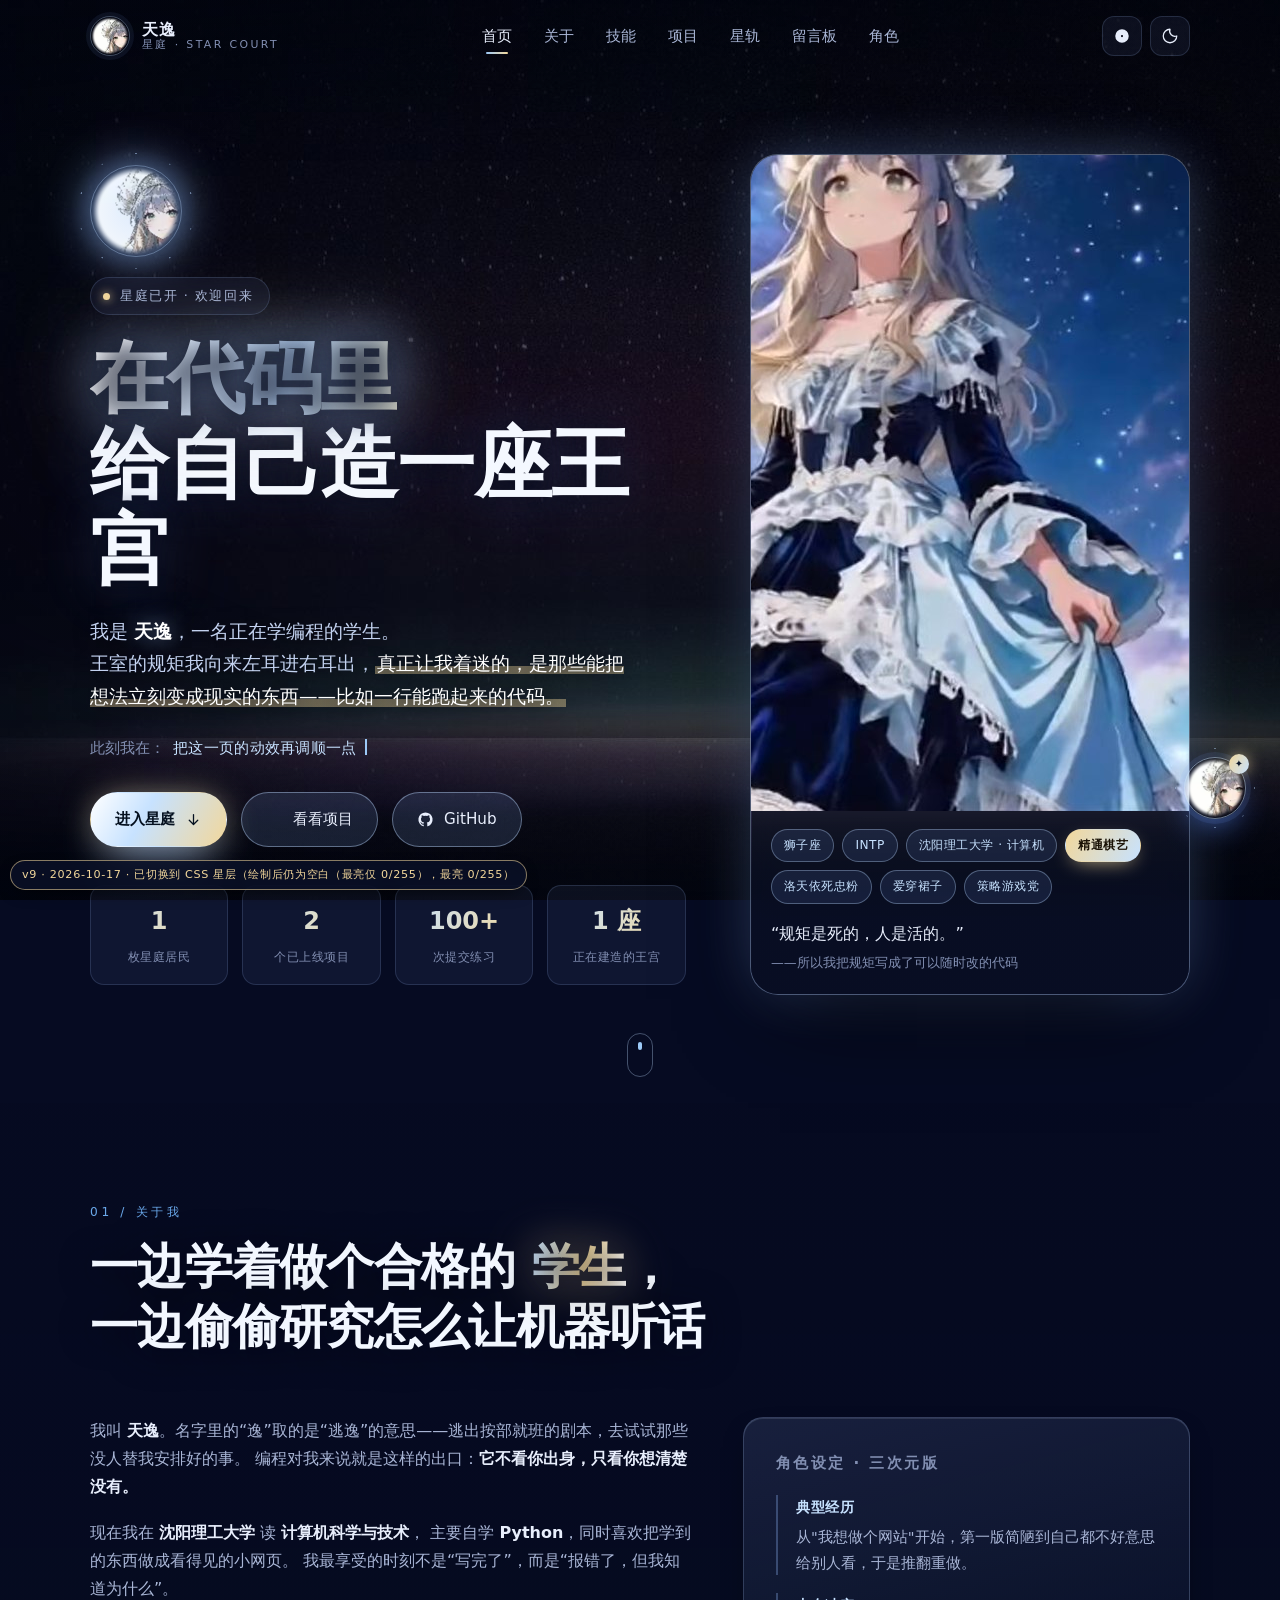
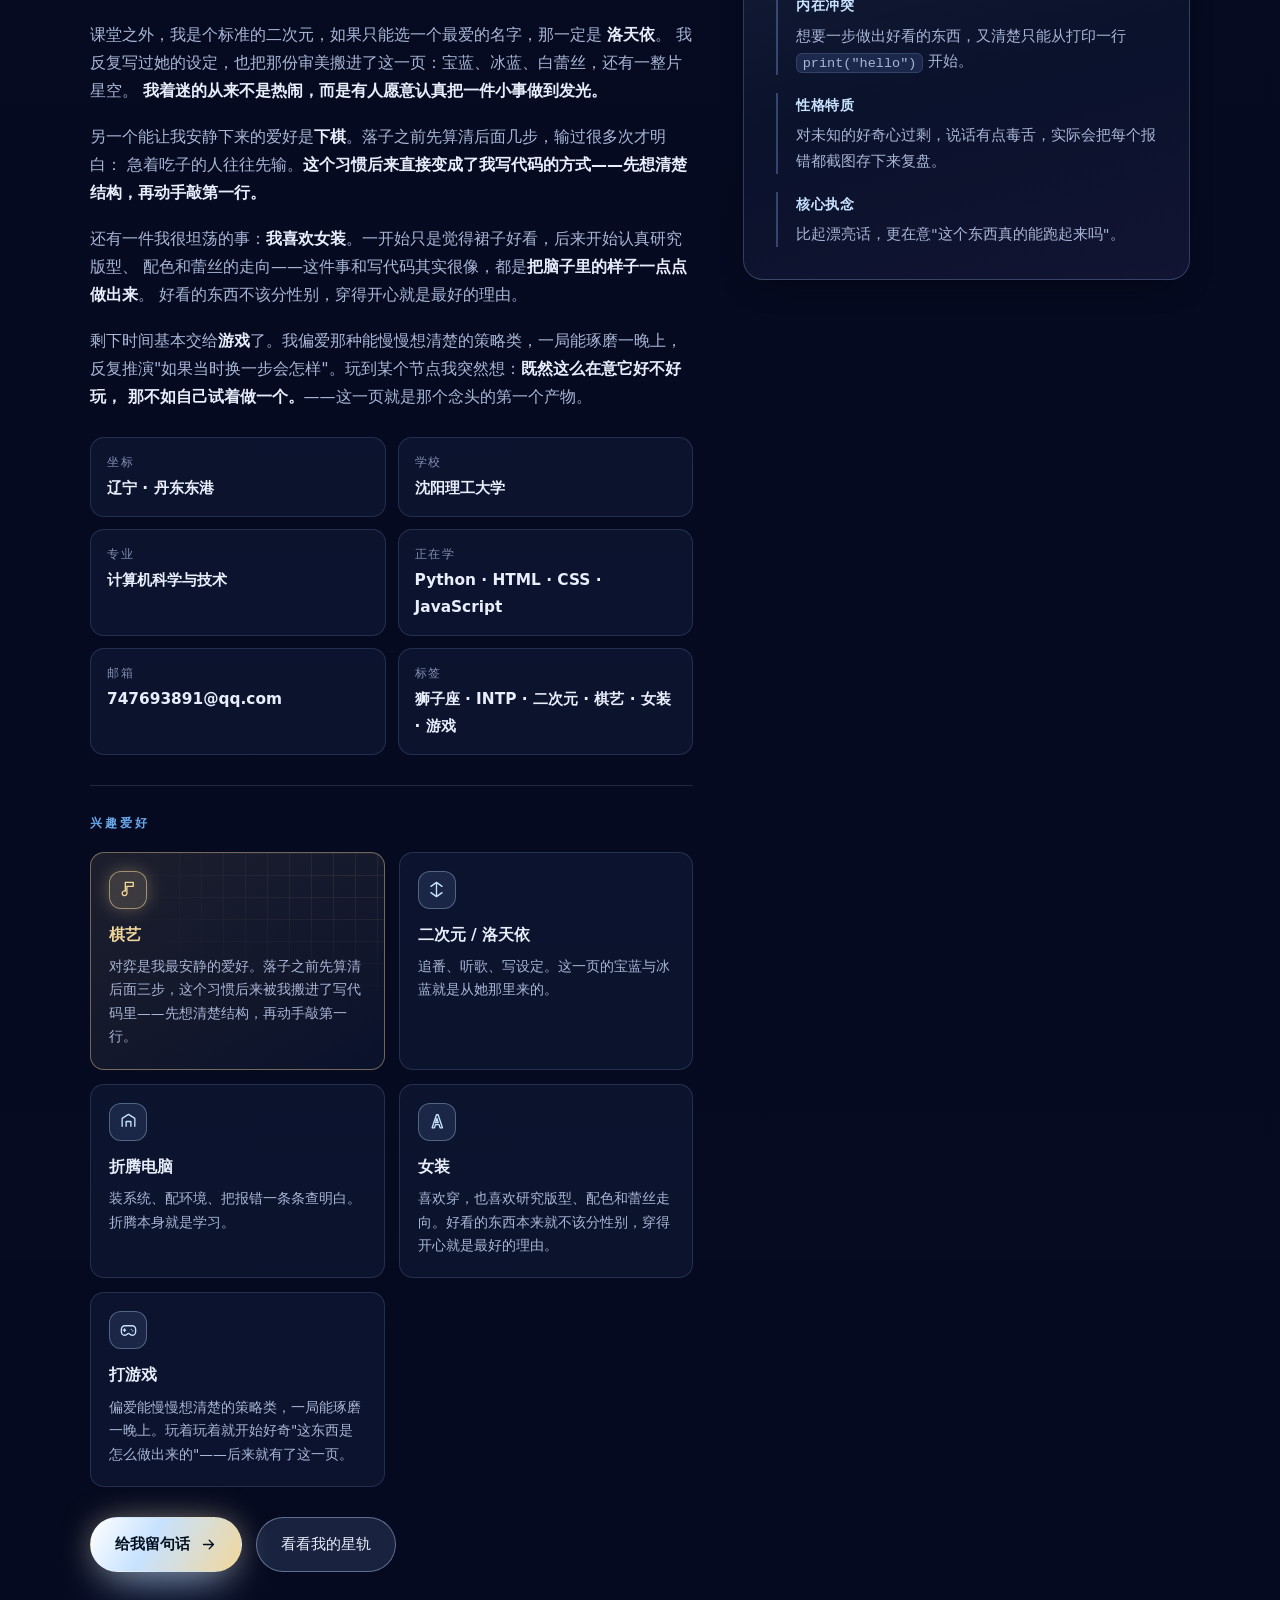
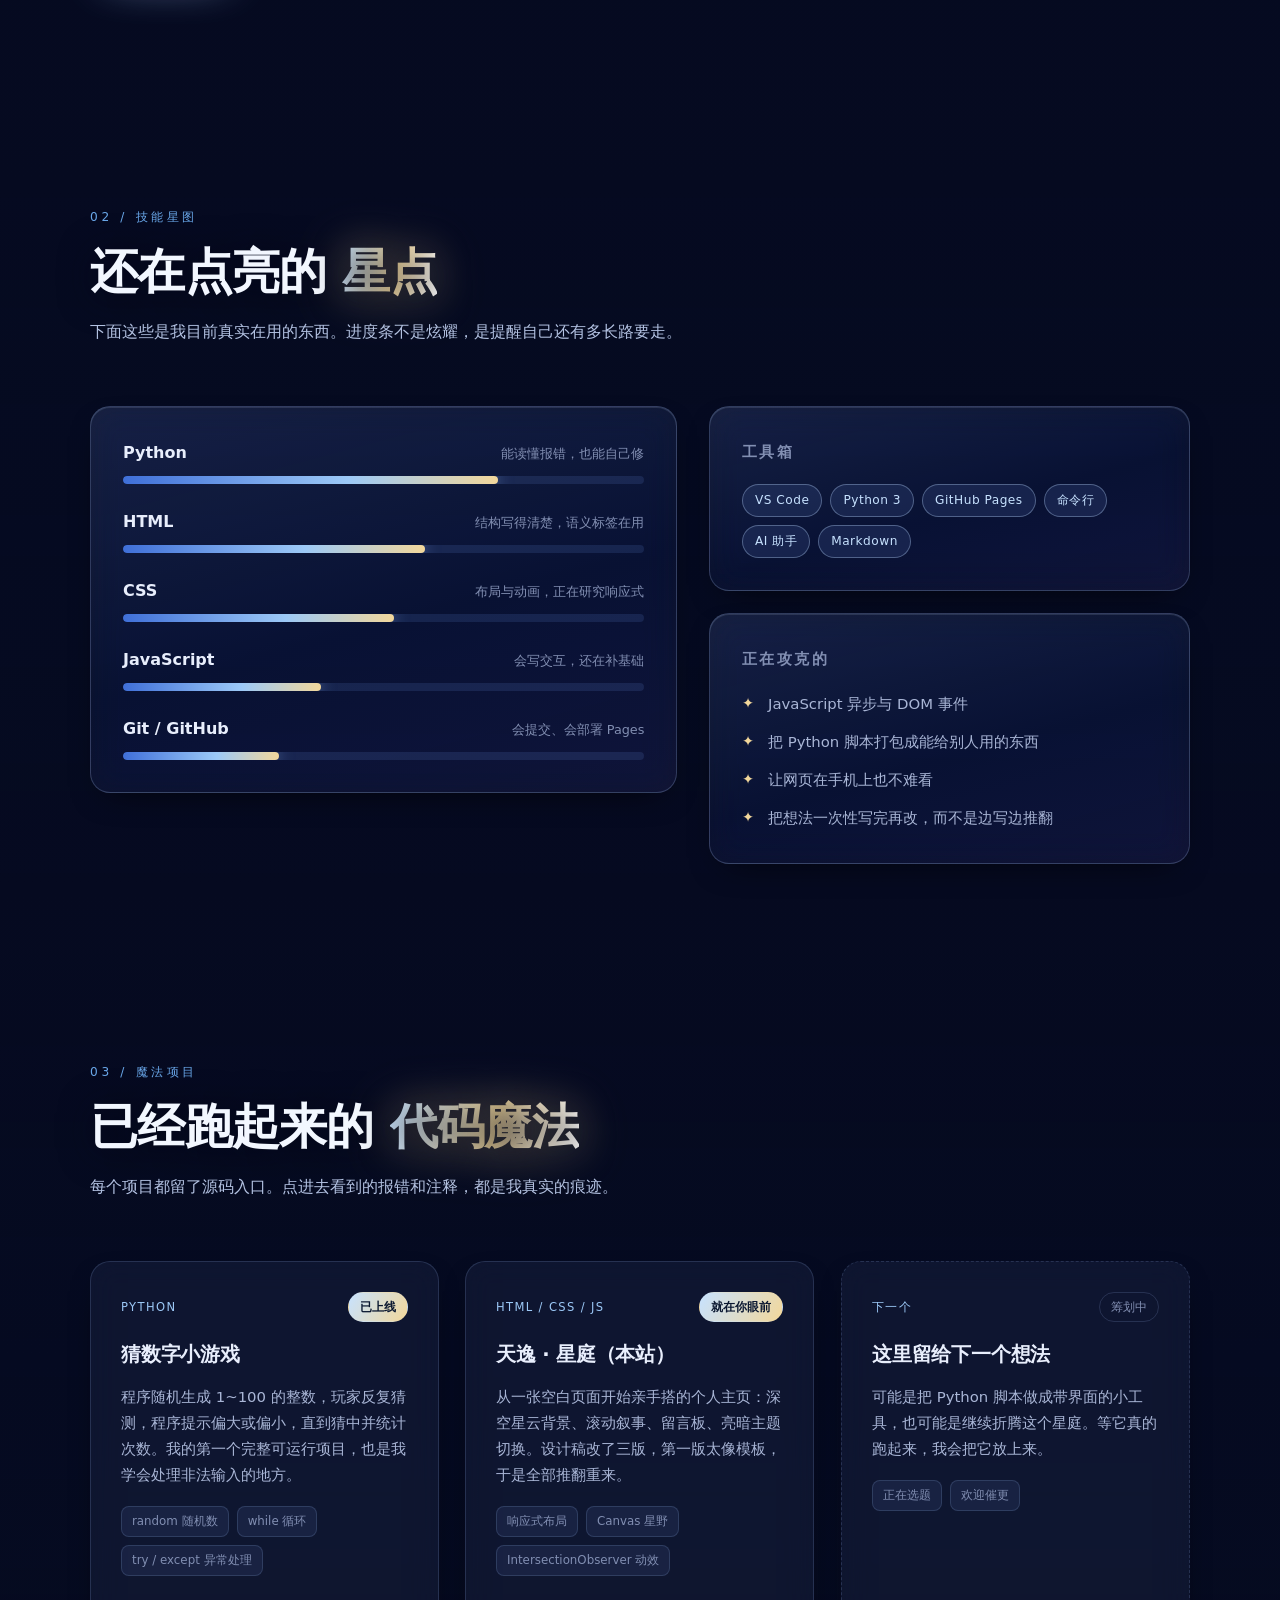
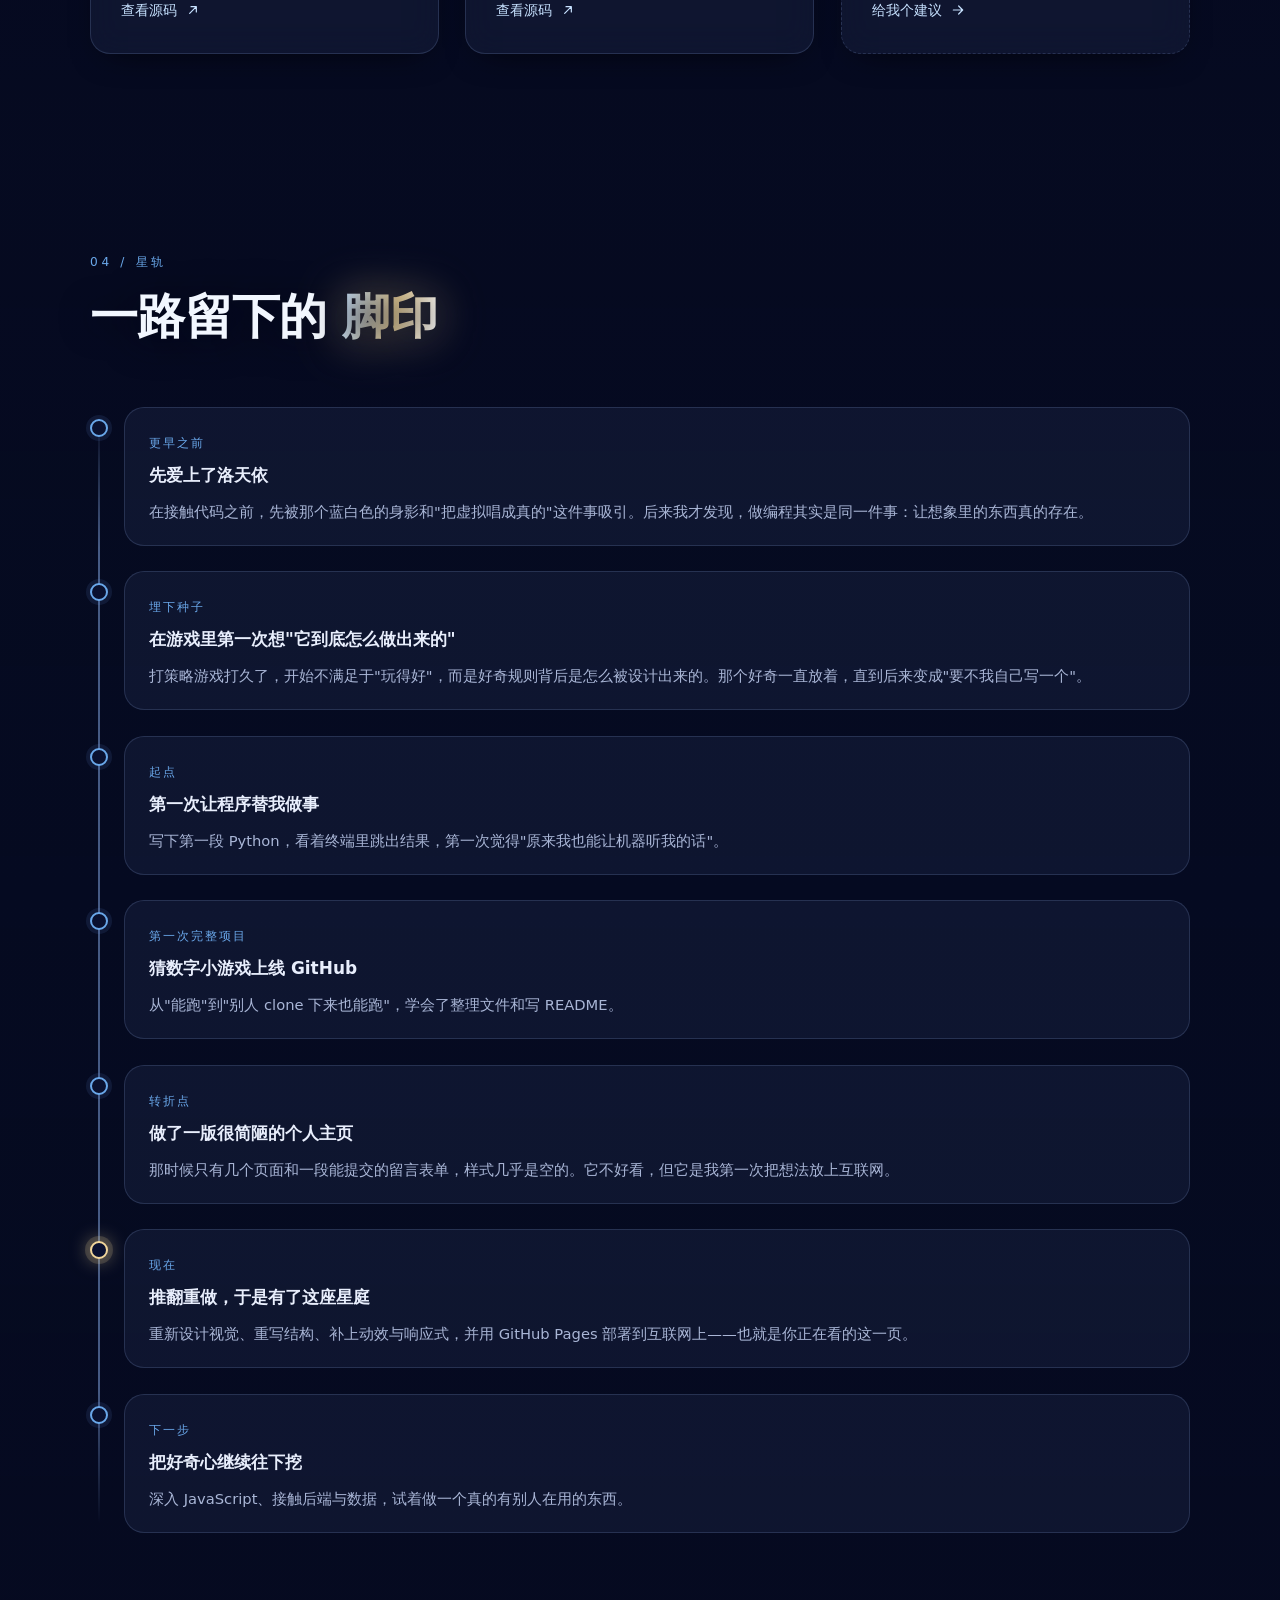
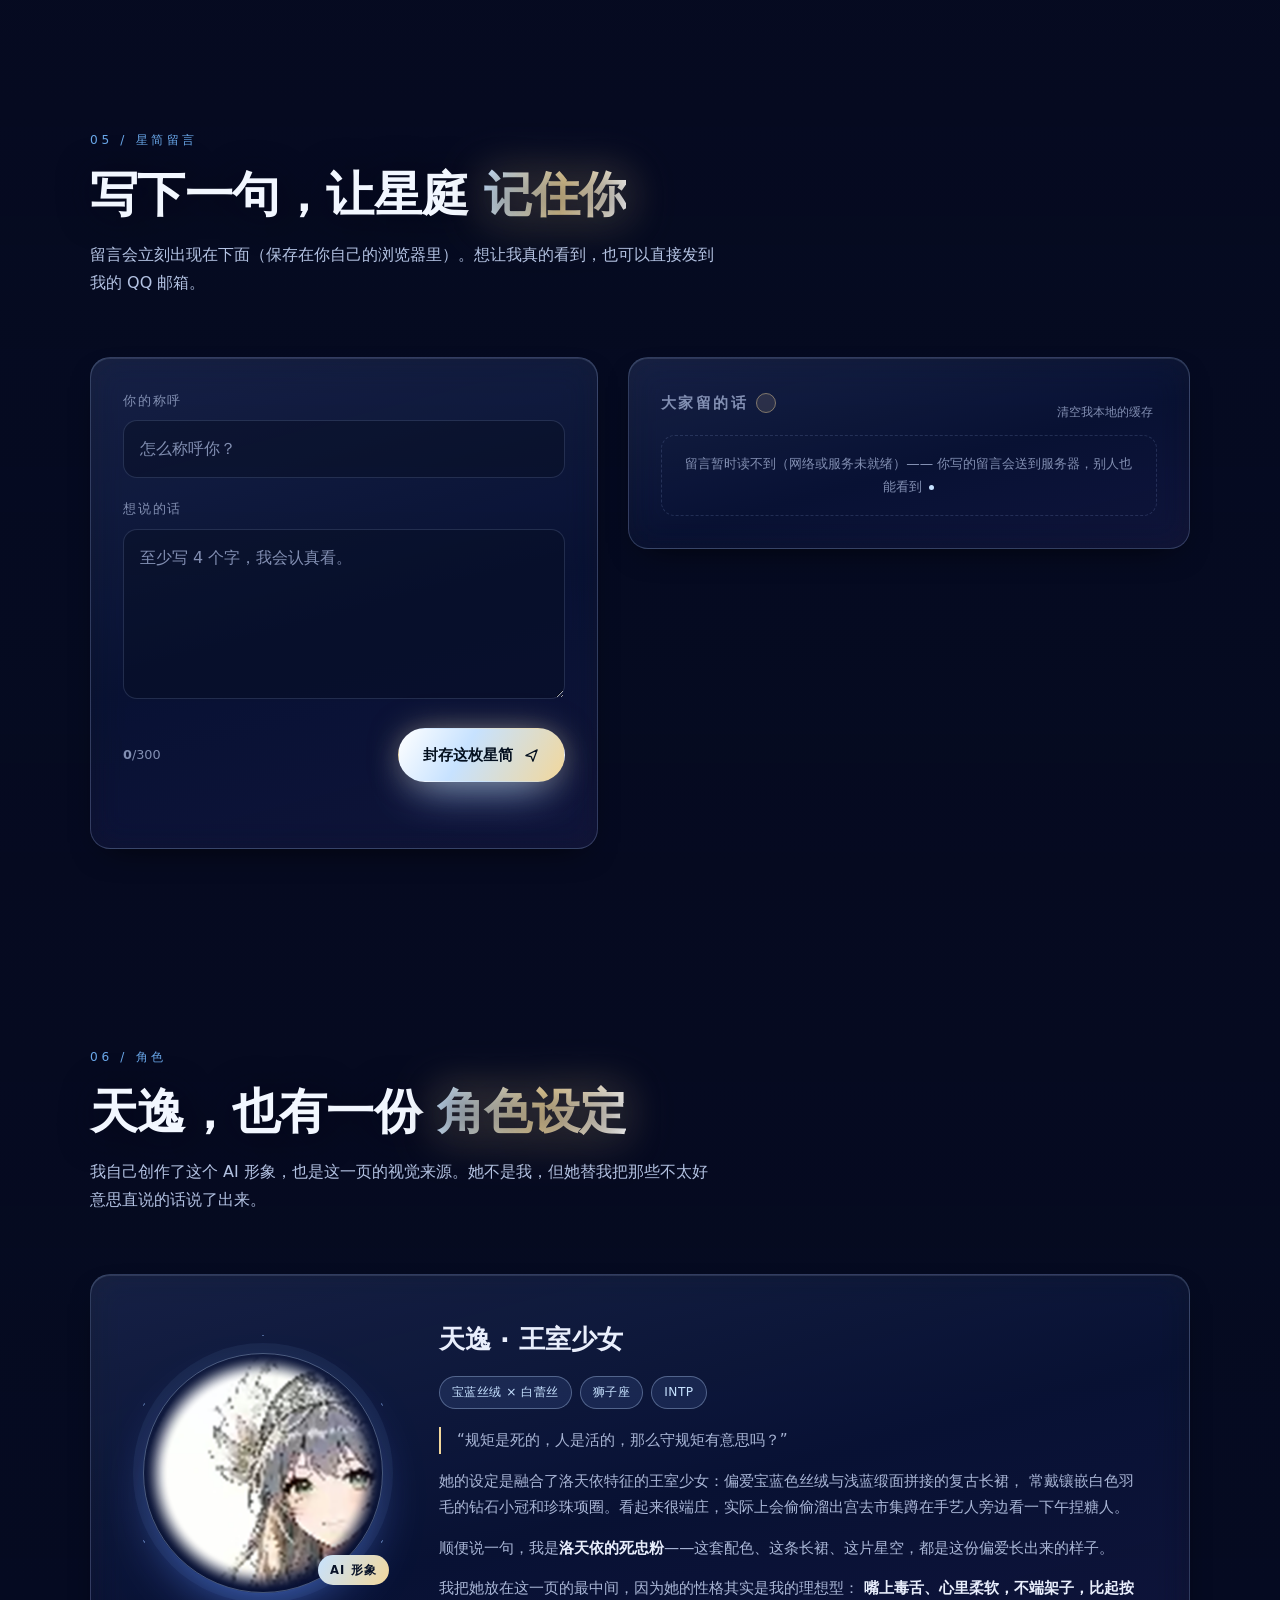
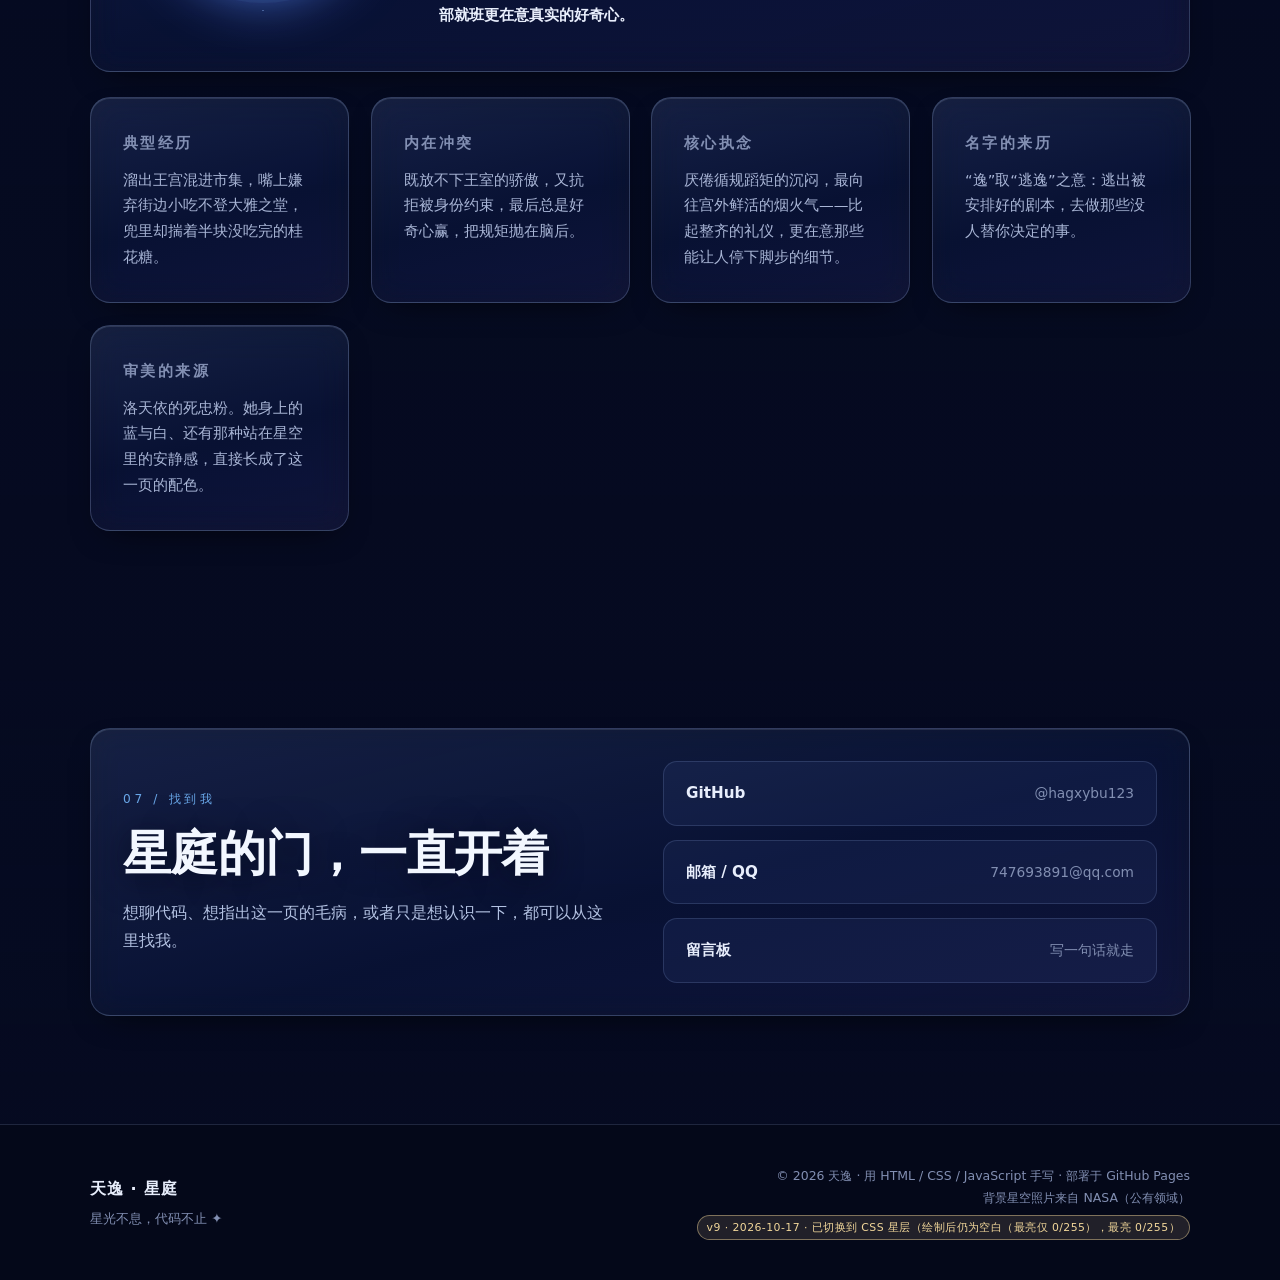
==== index.html @ 5e8200c4 "perf: 开场动画提升到合成层 + 盖屏期间隐藏底层（解决"还是有一点不流畅"） 用户反馈：星星和主页都不闪了，但开场"还是有一点不流畅"。  排查（tools/audit-entry-compos" ====
<!DOCTYPE html>
<html lang="zh-CN" data-theme="dark">
<head>
<meta charset="UTF-8">
<meta name="viewport" content="width=device-width, initial-scale=1, viewport-fit=cover">
<title>天逸 · 星庭 | 在代码里，给自己造一座王宫</title>
<meta name="description" content="天逸的个人星庭：一个把宝蓝丝绒和王室规矩都写进代码里的人。Python 学习者、网页爱好者，欢迎来到我的星庭。">
<meta name="author" content="天逸">
<meta name="theme-color" content="#070b1c">
<meta property="og:type" content="website">
<meta property="og:title" content="天逸 · 星庭">
<meta property="og:description" content="在代码里，给自己造一座王宫。">
<meta property="og:image" content="assets/img/portrait.jpg">
<meta property="og:locale" content="zh_CN">
<meta name="twitter:card" content="summary_large_image">
<meta name="twitter:title" content="天逸 · 星庭">
<meta name="twitter:description" content="在代码里，给自己造一座王宫。">
<meta name="twitter:image" content="assets/img/portrait.jpg">
<link rel="icon" href="assets/img/avatar.png" type="image/png">
<link rel="apple-touch-icon" href="assets/img/avatar.png">
<link rel="preload" as="image" href="assets/img/hero.jpg" fetchpriority="high">
<link rel="stylesheet" href="assets/css/style.css?v=20261017j">
<noscript>
  <style>
    /* 脚本被禁用时，页面依然完整可读 */
    [data-reveal] { opacity: 1 !important; transform: none !important; animation: none !important; }
    #sky, .scroll-hint { display: none !important; }
  </style>
</noscript>
<script type="application/ld+json">
{
  "@context": "https://schema.org",
  "@type": "Person",
  "name": "天逸",
  "alternateName": "Tianyi",
  "description": "正在学编程的学生，用 Python 和网页做东西。",
  "url": "https://github.com/hagxybu123",
  "sameAs": ["https://github.com/hagxybu123"],
  "knowsAbout": ["Python", "HTML", "CSS", "JavaScript"]
}
</script>
</head>
<body>
<!-- 开场页：点击「进入星庭」后星云散开 -->
<div class="entry" id="entry" role="dialog" aria-modal="true" aria-label="进入星庭">
  <div class="entry-glow" aria-hidden="true"></div>
  <canvas class="entry-canvas" id="vortex" aria-hidden="true"></canvas>
  <div class="entry-inner">
    <span class="entry-ring" aria-hidden="true"></span>
    <img class="entry-avatar" src="assets/img/avatar.png" alt="天逸" width="256" height="256">
    <h1 class="entry-title">天逸 · 星庭</h1>
    <p class="entry-sub">在代码里，给自己造一座王宫</p>
    <button class="btn btn-primary entry-btn" id="entryBtn" type="button">
      <span>进入星庭</span>
      <svg viewBox="0 0 24 24" aria-hidden="true"><path d="M9 11V5.5a1.5 1.5 0 0 1 3 0V11m0-1.5a1.5 1.5 0 0 1 3 0V11m0-.5a1.5 1.5 0 0 1 3 0V15a6 6 0 0 1-6 6h-1.2a5 5 0 0 1-3.9-1.9l-3-3.7a1.6 1.6 0 0 1 2.4-2.1L9 15.5V11Z"/></svg>
    </button>
    <p class="entry-hint">也可以直接点击页面任意位置 · 进站后可用鼠标在星空里拖动</p>
    <button class="entry-music" id="entryMusic" type="button" aria-pressed="false">
      <span class="em-icon" aria-hidden="true">♪</span>
      <span class="em-text">播放「只想守护你 ～理纱之歌～」</span>
    </button>
  </div>
</div>

<div class="grain" aria-hidden="true"></div>
<canvas id="sky" aria-hidden="true"></canvas>
<!-- CSS 星层与 DOM 星环：canvas 不可用时的保底实现（见 style.css 注释） -->
<div class="css-stars" id="cssStars" aria-hidden="true"></div>
<div class="css-rings" id="cssRings" aria-hidden="true"></div>
<div class="sparkles" aria-hidden="true">
  <span></span><span></span><span></span><span></span><span></span>
  <span></span><span></span><span></span><span></span><span></span>
  <span></span><span></span>
</div>
<div class="aurora" aria-hidden="true">
  <span class="aurora-blob b1"></span>
  <span class="aurora-blob b2"></span>
  <span class="aurora-blob b3"></span>
</div>
<div class="scroll-progress" aria-hidden="true"><span id="progressBar"></span></div>

<!-- 版本标记：固定在左下角，用来一眼确认当前打开的是哪一版。
     若看不到这个标记，说明浏览器加载的是缓存里的旧页面，而不是线上最新版。 -->
<div class="build-stamp" id="buildStamp">v9 · 2026-10-17</div>

<!-- 兜底：即使 main.js 完全没跑（被拦截/报错），也把版本写进标题，
     这样"是否加载到最新版"永远可以确认。main.js 跑起来后会覆写成更详细的状态。 -->
<script>
(function () { try { document.title = '天逸 · 星庭 [v9]'; } catch (e) {} })();
</script>

<a class="skip-link" href="#home">跳到主要内容</a>

<header class="site-header" id="siteHeader">
  <div class="wrap nav-wrap">
    <a class="brand" href="#home" aria-label="回到首页">
      <img src="assets/img/avatar.png" alt="天逸的头像" width="40" height="40">
      <span class="brand-text">
        <b>天逸</b>
        <i>星庭 · Star Court</i>
      </span>
    </a>

    <nav class="nav" id="nav" aria-label="主导航">
      <a href="#home" class="nav-link is-active">首页</a>
      <a href="#about" class="nav-link">关于</a>
      <a href="#skills" class="nav-link">技能</a>
      <a href="#works" class="nav-link">项目</a>
      <a href="#journey" class="nav-link">星轨</a>
      <a href="#guestbook" class="nav-link">留言板</a>
      <a href="#character" class="nav-link">角色</a>
    </nav>

    <div class="nav-tools">
      <button id="musicBtn" class="icon-btn music-btn" type="button" aria-label="播放背景音乐：只想守护你" aria-pressed="false" title="背景音乐：只想守护你 · 高见泽俊彦">
        <span class="disc" aria-hidden="true">
          <svg viewBox="0 0 24 24"><path d="M12 3a9 9 0 1 0 0 18 9 9 0 0 0 0-18Zm0 7.5A1.5 1.5 0 1 1 12 13.5 1.5 1.5 0 0 1 12 10.5Z"/></svg>
        </span>
        <span class="bar" aria-hidden="true"><i></i><i></i><i></i></span>
      </button>
      <button id="themeBtn" class="icon-btn" type="button" aria-label="切换亮色 / 暗色主题" title="切换主题">
        <svg viewBox="0 0 24 24" aria-hidden="true"><path d="M12 3a9 9 0 1 0 9 9 7 7 0 0 1-9-9Z"/></svg>
      </button>
      <button id="menuBtn" class="icon-btn menu-btn" type="button" aria-label="打开菜单" aria-expanded="false" aria-controls="nav">
        <svg viewBox="0 0 24 24" aria-hidden="true"><path d="M4 7h16M4 12h16M4 17h16"/></svg>
      </button>
    </div>
  </div>

  <!-- 背景音乐：音频文件位于 assets/audio/hero.mp3
       曲目：只想守护你 ～理纱之歌～（君だけを守りたい ～リーサの歌～）
       注：文件扩展名虽是 flac，实际编码为 MP3（ID3 头），已按真实格式改名。 -->
  <audio id="bgm" loop preload="none">
    <source src="assets/audio/hero.mp3" type="audio/mpeg">
  </audio>
  <p class="now-playing" id="nowPlaying" aria-live="polite" hidden>
    <span class="np-note" aria-hidden="true">♪</span>
    <b>只想守护你 ～理纱之歌～</b><span class="np-sub">日本群星</span>
  </p>
</header>

<main id="main">

  <!-- ============================== HERO ============================== -->
  <section class="hero" id="home">
    <div class="hero-media" aria-hidden="true">
      <img src="assets/img/hero.jpg" alt="" width="997" height="722" fetchpriority="high" decoding="async">
      <div class="hero-veil"></div>
    </div>

    <div class="wrap hero-inner">
      <div class="hero-copy">
        <div class="hero-badge" data-reveal>
          <span class="hero-badge-ring" aria-hidden="true"></span>
          <img src="assets/img/avatar.png" alt="天逸" width="256" height="256">
        </div>
        <p class="eyebrow" data-reveal>
          <span class="dot"></span> 星庭已开 · 欢迎回来
        </p>
        <h1 class="hero-title" data-reveal>
          <span class="grad">在代码里</span><br>
          给自己造一座王宫
        </h1>
        <p class="hero-sub" data-reveal>
          我是 <b>天逸</b>，一名正在学编程的学生。<br>
          王室的规矩我向来左耳进右耳出，<span class="mark">真正让我着迷的，是那些能把想法立刻变成现实的东西——比如一行能跑起来的代码。</span>
        </p>

        <p class="typing" data-reveal>
          <span class="typing-label">此刻我在：</span>
          <span id="typed" class="typed"></span><span class="caret" aria-hidden="true"></span>
        </p>

        <div class="hero-actions" data-reveal>
          <a class="btn btn-primary btn-enter" href="#about" id="enterBtn">
            <span>进入星庭</span>
            <svg viewBox="0 0 24 24" aria-hidden="true"><path d="M12 5v14M6 13l6 6 6-6"/></svg>
          </a>
          <a class="btn btn-ghost" href="#works">
            <svg viewBox="0 0 24 24" aria-hidden="true"><path d="M4 6h16M4 12h16M4 18h10"/></svg>
            <span>看看项目</span>
          </a>
          <a class="btn btn-ghost" href="https://github.com/hagxybu123" target="_blank" rel="noopener">
            <svg viewBox="0 0 24 24" aria-hidden="true"><path d="M12 2a10 10 0 0 0-3.16 19.49c.5.09.68-.22.68-.48v-1.7c-2.78.6-3.37-1.34-3.37-1.34-.45-1.16-1.11-1.47-1.11-1.47-.91-.62.07-.61.07-.61 1 .07 1.53 1.03 1.53 1.03.9 1.53 2.36 1.09 2.93.83.09-.65.35-1.09.63-1.34-2.22-.25-4.56-1.11-4.56-4.94 0-1.09.39-1.98 1.03-2.68-.1-.25-.45-1.27.1-2.65 0 0 .84-.27 2.75 1.02a9.5 9.5 0 0 1 5 0c1.91-1.29 2.75-1.02 2.75-1.02.55 1.38.2 2.4.1 2.65.64.7 1.03 1.59 1.03 2.68 0 3.84-2.34 4.69-4.57 4.94.36.31.68.92.68 1.85v2.74c0 .27.18.58.69.48A10 10 0 0 0 12 2Z"/></svg>
            <span>GitHub</span>
          </a>
        </div>

        <ul class="hero-stats" data-reveal>
          <li><b data-count="1">0</b><span>枚星庭居民</span></li>
          <li><b data-count="2">0</b><span>个已上线项目</span></li>
          <li><b data-count="100" data-suffix="+">0</b><span>次提交练习</span></li>
          <li><b data-count="1" data-suffix=" 座">0</b><span>正在建造的王宫</span></li>
        </ul>
      </div>

      <div class="hero-card" data-reveal data-tilt>
        <div class="card-glow" aria-hidden="true"></div>
        <img class="portrait" src="assets/img/portrait.jpg" alt="天逸的角色形象：宝蓝丝绒长裙与白色蕾丝的王室少女" width="541" height="656" loading="lazy" decoding="async">
        <div class="hero-card-body">
          <div class="chip-row">
            <span class="chip">狮子座</span>
            <span class="chip">INTP</span>
            <span class="chip">沈阳理工大学 · 计算机</span>
            <span class="chip gold-chip">精通棋艺</span>
            <span class="chip">洛天依死忠粉</span>
            <span class="chip">爱穿裙子</span>
            <span class="chip">策略游戏党</span>
          </div>
          <p class="quote">“规矩是死的，人是活的。”</p>
          <p class="quote-note">——所以我把规矩写成了可以随时改的代码</p>
        </div>
      </div>
    </div>

    <a class="scroll-hint" href="#about" aria-label="向下浏览">
      <span></span>
    </a>
  </section>

  <!-- ============================== ABOUT ============================== -->
  <section class="section" id="about">
    <div class="wrap">
      <header class="section-head" data-reveal>
        <p class="kicker">01 / 关于我</p>
        <h2 class="section-title">一边学着做个合格的 <em>学生</em>，<br>一边偷偷研究怎么让机器听话</h2>
      </header>

      <div class="about-grid">
        <div class="about-text" data-reveal>
          <p>
            我叫 <b>天逸</b>。名字里的“逸”取的是“逃逸”的意思——逃出按部就班的剧本，去试试那些没人替我安排好的事。
            编程对我来说就是这样的出口：<b>它不看你出身，只看你想清楚没有。</b>
          </p>
          <p>
            现在我在 <b>沈阳理工大学</b> 读 <b>计算机科学与技术</b>，
            主要自学 <b>Python</b>，同时喜欢把学到的东西做成看得见的小网页。
            我最享受的时刻不是“写完了”，而是“报错了，但我知道为什么”。
          </p>
          <p>
            课堂之外，我是个标准的二次元，如果只能选一个最爱的名字，那一定是 <b>洛天依</b>。
            我反复写过她的设定，也把那份审美搬进了这一页：宝蓝、冰蓝、白蕾丝，还有一整片星空。
            <b>我着迷的从来不是热闹，而是有人愿意认真把一件小事做到发光。</b>
          </p>
          <p>
            另一个能让我安静下来的爱好是<b>下棋</b>。落子之前先算清后面几步，输过很多次才明白：
            急着吃子的人往往先输。<b>这个习惯后来直接变成了我写代码的方式——先想清楚结构，再动手敲第一行。</b>
          </p>
          <p>
            还有一件我很坦荡的事：<b>我喜欢女装</b>。一开始只是觉得裙子好看，后来开始认真研究版型、
            配色和蕾丝的走向——这件事和写代码其实很像，都是<b>把脑子里的样子一点点做出来</b>。
            好看的东西不该分性别，穿得开心就是最好的理由。
          </p>
          <p>
            剩下时间基本交给<b>游戏</b>了。我偏爱那种能慢慢想清楚的策略类，一局能琢磨一晚上，
            反复推演"如果当时换一步会怎样"。玩到某个节点我突然想：<b>既然这么在意它好不好玩，
            那不如自己试着做一个。</b>——这一页就是那个念头的第一个产物。
          </p>

          <div class="info-list">
            <div class="info-item"><span>坐标</span><b>辽宁 · 丹东东港</b></div>
            <div class="info-item"><span>学校</span><b>沈阳理工大学</b></div>
            <div class="info-item"><span>专业</span><b>计算机科学与技术</b></div>
            <div class="info-item"><span>正在学</span><b>Python · HTML · CSS · JavaScript</b></div>
            <div class="info-item"><span>邮箱</span><b>747693891@qq.com</b></div>
            <div class="info-item"><span>标签</span><b>狮子座 · INTP · 二次元 · 棋艺 · 女装 · 游戏</b></div>
          </div>

          <div class="hobby-block">
            <h3 class="hobby-title">兴趣爱好</h3>
            <div class="hobby-grid">
              <div class="hobby-card is-star">
                <span class="hobby-icon" aria-hidden="true">
                  <svg viewBox="0 0 24 24"><path d="M8 3v11a3 3 0 1 0 2 2.83V8h8V3H8Z"/></svg>
                </span>
                <b>棋艺</b>
                <p>对弈是我最安静的爱好。落子之前先算清后面三步，这个习惯后来被我搬进了写代码里——先想清楚结构，再动手敲第一行。</p>
              </div>
              <div class="hobby-card">
                <span class="hobby-icon" aria-hidden="true">
                  <svg viewBox="0 0 24 24"><path d="M12 3v18M5 8l7-5 7 5M5 16l7 5 7-5"/></svg>
                </span>
                <b>二次元 / 洛天依</b>
                <p>追番、听歌、写设定。这一页的宝蓝与冰蓝就是从她那里来的。</p>
              </div>
              <div class="hobby-card">
                <span class="hobby-icon" aria-hidden="true">
                  <svg viewBox="0 0 24 24"><path d="M4 18V8l8-5 8 5v10M9 18v-6h6v6"/></svg>
                </span>
                <b>折腾电脑</b>
                <p>装系统、配环境、把报错一条条查明白。折腾本身就是学习。</p>
              </div>
              <div class="hobby-card">
                <span class="hobby-icon" aria-hidden="true">
                  <svg viewBox="0 0 24 24"><path d="M12 3.5 6.5 20h3l1.2-4h4.6l1.2 4h3L14 3.5h-2Zm.5 4.6 1.7 5.4h-3.4l1.7-5.4Z"/></svg>
                </span>
                <b>女装</b>
                <p>喜欢穿，也喜欢研究版型、配色和蕾丝走向。好看的东西本来就不该分性别，穿得开心就是最好的理由。</p>
              </div>
              <div class="hobby-card">
                <span class="hobby-icon" aria-hidden="true">
                  <svg viewBox="0 0 24 24"><path d="M7.5 6h9A4.5 4.5 0 0 1 21 10.5v3A4.5 4.5 0 0 1 16.5 18c-1.6 0-2.4-.8-3.2-1.6-.4-.4-.8-.7-1.3-.7s-.9.3-1.3.7C9.9 17.2 9.1 18 7.5 18A4.5 4.5 0 0 1 3 13.5v-3A4.5 4.5 0 0 1 7.5 6Z"/><path d="M7 10v3M5.5 11.5h3M15.5 10.5h.01M17.5 12.5h.01"/></svg>
                </span>
                <b>打游戏</b>
                <p>偏爱能慢慢想清楚的策略类，一局能琢磨一晚上。玩着玩着就开始好奇"这东西是怎么做出来的"——后来就有了这一页。</p>
              </div>
            </div>
          </div>

          <div class="hero-actions">
            <a class="btn btn-primary" href="#guestbook">
              <span>给我留句话</span>
              <svg viewBox="0 0 24 24" aria-hidden="true"><path d="M5 12h14M13 6l6 6-6 6"/></svg>
            </a>
            <a class="btn btn-ghost" href="#journey"><span>看看我的星轨</span></a>
          </div>
        </div>

        <aside class="about-aside" data-reveal>
          <div class="panel">
            <h3 class="panel-title">角色设定 · 三次元版</h3>
            <ul class="trait-list">
              <li>
                <b>典型经历</b>
                <p>从"我想做个网站"开始，第一版简陋到自己都不好意思给别人看，于是推翻重做。</p>
              </li>
              <li>
                <b>内在冲突</b>
                <p>想要一步做出好看的东西，又清楚只能从打印一行 <code>print("hello")</code> 开始。</p>
              </li>
              <li>
                <b>性格特质</b>
                <p>对未知的好奇心过剩，说话有点毒舌，实际会把每个报错都截图存下来复盘。</p>
              </li>
              <li>
                <b>核心执念</b>
                <p>比起漂亮话，更在意"这个东西真的能跑起来吗"。</p>
              </li>
            </ul>
          </div>
        </aside>
      </div>
    </div>
  </section>

  <!-- ============================== SKILLS ============================== -->
  <section class="section" id="skills">
    <div class="wrap">
      <header class="section-head" data-reveal>
        <p class="kicker">02 / 技能星图</p>
        <h2 class="section-title">还在点亮的 <em>星点</em></h2>
        <p class="section-lead">下面这些是我目前真实在用的东西。进度条不是炫耀，是提醒自己还有多长路要走。</p>
      </header>

      <div class="skill-grid">
        <div class="panel skill-panel" data-reveal>
          <div class="skill" data-level="72">
            <div class="skill-top"><b>Python</b><span>能读懂报错，也能自己修</span></div>
            <div class="bar"><i></i></div>
          </div>
          <div class="skill" data-level="58">
            <div class="skill-top"><b>HTML</b><span>结构写得清楚，语义标签在用</span></div>
            <div class="bar"><i></i></div>
          </div>
          <div class="skill" data-level="52">
            <div class="skill-top"><b>CSS</b><span>布局与动画，正在研究响应式</span></div>
            <div class="bar"><i></i></div>
          </div>
          <div class="skill" data-level="38">
            <div class="skill-top"><b>JavaScript</b><span>会写交互，还在补基础</span></div>
            <div class="bar"><i></i></div>
          </div>
          <div class="skill" data-level="30">
            <div class="skill-top"><b>Git / GitHub</b><span>会提交、会部署 Pages</span></div>
            <div class="bar"><i></i></div>
          </div>
        </div>

        <div class="tool-grid">
          <div class="panel tool-card" data-reveal>
            <h3 class="panel-title">工具箱</h3>
            <div class="chip-row">
              <span class="chip">VS Code</span>
              <span class="chip">Python 3</span>
              <span class="chip">GitHub Pages</span>
              <span class="chip">命令行</span>
              <span class="chip">AI 助手</span>
              <span class="chip">Markdown</span>
            </div>
          </div>
          <div class="panel tool-card" data-reveal>
            <h3 class="panel-title">正在攻克的</h3>
            <ul class="check-list">
              <li>JavaScript 异步与 DOM 事件</li>
              <li>把 Python 脚本打包成能给别人用的东西</li>
              <li>让网页在手机上也不难看</li>
              <li>把想法一次性写完再改，而不是边写边推翻</li>
            </ul>
          </div>
        </div>
      </div>
    </div>
  </section>

  <!-- ============================== WORKS ============================== -->
  <section class="section" id="works">
    <div class="wrap">
      <header class="section-head" data-reveal>
        <p class="kicker">03 / 魔法项目</p>
        <h2 class="section-title">已经跑起来的 <em>代码魔法</em></h2>
        <p class="section-lead">每个项目都留了源码入口。点进去看到的报错和注释，都是我真实的痕迹。</p>
      </header>

      <div class="work-grid">
        <article class="work-card" data-reveal>
          <div class="work-top">
            <span class="work-tag">Python</span>
            <span class="work-status live">已上线</span>
          </div>
          <h3>猜数字小游戏</h3>
          <p>程序随机生成 1~100 的整数，玩家反复猜测，程序提示偏大或偏小，直到猜中并统计次数。我的第一个完整可运行项目，也是我学会处理非法输入的地方。</p>
          <ul class="work-meta">
            <li>random 随机数</li>
            <li>while 循环</li>
            <li>try / except 异常处理</li>
          </ul>
          <a class="work-link" href="https://github.com/hagxybu123/guess-number-game" target="_blank" rel="noopener">
            查看源码
            <svg viewBox="0 0 24 24" aria-hidden="true"><path d="M7 17 17 7M9 7h8v8"/></svg>
          </a>
        </article>

        <article class="work-card" data-reveal>
          <div class="work-top">
            <span class="work-tag">HTML / CSS / JS</span>
            <span class="work-status live">就在你眼前</span>
          </div>
          <h3>天逸 · 星庭（本站）</h3>
          <p>从一张空白页面开始亲手搭的个人主页：深空星云背景、滚动叙事、留言板、亮暗主题切换。设计稿改了三版，第一版太像模板，于是全部推翻重来。</p>
          <ul class="work-meta">
            <li>响应式布局</li>
            <li>Canvas 星野</li>
            <li>IntersectionObserver 动效</li>
          </ul>
          <a class="work-link" href="https://github.com/hagxybu123" target="_blank" rel="noopener">
            查看源码
            <svg viewBox="0 0 24 24" aria-hidden="true"><path d="M7 17 17 7M9 7h8v8"/></svg>
          </a>
        </article>

        <article class="work-card is-ghost" data-reveal>
          <div class="work-top">
            <span class="work-tag">下一个</span>
            <span class="work-status">筹划中</span>
          </div>
          <h3>这里留给下一个想法</h3>
          <p>可能是把 Python 脚本做成带界面的小工具，也可能是继续折腾这个星庭。等它真的跑起来，我会把它放上来。</p>
          <ul class="work-meta">
            <li>正在选题</li>
            <li>欢迎催更</li>
          </ul>
          <a class="work-link" href="#guestbook">给我个建议
            <svg viewBox="0 0 24 24" aria-hidden="true"><path d="M5 12h14M13 6l6 6-6 6"/></svg>
          </a>
        </article>
      </div>
    </div>
  </section>

  <!-- ============================== JOURNEY ============================== -->
  <section class="section" id="journey">
    <div class="wrap">
      <header class="section-head" data-reveal>
        <p class="kicker">04 / 星轨</p>
        <h2 class="section-title">一路留下的 <em>脚印</em></h2>
      </header>

      <ol class="timeline">
        <li data-reveal>
          <span class="tl-dot" aria-hidden="true"></span>
          <div class="tl-card">
            <span class="tl-time">更早之前</span>
            <h3>先爱上了洛天依</h3>
            <p>在接触代码之前，先被那个蓝白色的身影和"把虚拟唱成真的"这件事吸引。后来我才发现，做编程其实是同一件事：让想象里的东西真的存在。</p>
          </div>
        </li>
        <li data-reveal>
          <span class="tl-dot" aria-hidden="true"></span>
          <div class="tl-card">
            <span class="tl-time">埋下种子</span>
            <h3>在游戏里第一次想"它到底怎么做出来的"</h3>
            <p>打策略游戏打久了，开始不满足于"玩得好"，而是好奇规则背后是怎么被设计出来的。那个好奇一直放着，直到后来变成"要不我自己写一个"。</p>
          </div>
        </li>
        <li data-reveal>
          <span class="tl-dot" aria-hidden="true"></span>
          <div class="tl-card">
            <span class="tl-time">起点</span>
            <h3>第一次让程序替我做事</h3>
            <p>写下第一段 Python，看着终端里跳出结果，第一次觉得"原来我也能让机器听我的话"。</p>
          </div>
        </li>
        <li data-reveal>
          <span class="tl-dot" aria-hidden="true"></span>
          <div class="tl-card">
            <span class="tl-time">第一次完整项目</span>
            <h3>猜数字小游戏上线 GitHub</h3>
            <p>从"能跑"到"别人 clone 下来也能跑"，学会了整理文件和写 README。</p>
          </div>
        </li>
        <li data-reveal>
          <span class="tl-dot" aria-hidden="true"></span>
          <div class="tl-card">
            <span class="tl-time">转折点</span>
            <h3>做了一版很简陋的个人主页</h3>
            <p>那时候只有几个页面和一段能提交的留言表单，样式几乎是空的。它不好看，但它是我第一次把想法放上互联网。</p>
          </div>
        </li>
        <li data-reveal class="is-now">
          <span class="tl-dot" aria-hidden="true"></span>
          <div class="tl-card">
            <span class="tl-time">现在</span>
            <h3>推翻重做，于是有了这座星庭</h3>
            <p>重新设计视觉、重写结构、补上动效与响应式，并用 GitHub Pages 部署到互联网上——也就是你正在看的这一页。</p>
          </div>
        </li>
        <li data-reveal>
          <span class="tl-dot" aria-hidden="true"></span>
          <div class="tl-card">
            <span class="tl-time">下一步</span>
            <h3>把好奇心继续往下挖</h3>
            <p>深入 JavaScript、接触后端与数据，试着做一个真的有别人在用的东西。</p>
          </div>
        </li>
      </ol>
    </div>
  </section>

  <!-- ============================== GUESTBOOK ============================== -->
  <section class="section section-guestbook" id="guestbook">
    <div class="wrap">
      <header class="section-head" data-reveal>
        <p class="kicker">05 / 星简留言</p>
        <h2 class="section-title">写下一句，让星庭 <em>记住你</em></h2>
        <p class="section-lead">留言会立刻出现在下面（保存在你自己的浏览器里）。想让我真的看到，也可以直接发到我的 QQ 邮箱。</p>
      </header>

      <div class="guest-grid">
        <form class="panel guest-form" id="msgForm" novalidate data-reveal>
          <label for="gName">你的称呼</label>
          <input id="gName" name="name" type="text" maxlength="20" placeholder="怎么称呼你？" autocomplete="name" required>

          <label for="gMsg">想说的话</label>
          <textarea id="gMsg" name="message" rows="5" maxlength="300" placeholder="至少写 4 个字，我会认真看。" required></textarea>

          <div class="form-foot">
            <span class="counter"><b id="counter">0</b>/300</span>
            <button class="btn btn-primary" type="submit">
              <span>封存这枚星简</span>
              <svg viewBox="0 0 24 24" aria-hidden="true"><path d="M4 12l16-8-6 16-2.5-6.5L4 12Z"/></svg>
            </button>
          </div>
          <p class="form-tip" id="formTip" role="status" aria-live="polite"></p>
        </form>

        <div class="panel guest-list-panel" data-reveal>
          <div class="guest-list-head">
            <h3 class="panel-title">大家留的话 <span class="guest-count" id="guestCount"></span></h3>
            <button id="clearMsgs" class="text-btn" type="button">清空我本地的缓存</button>
          </div>
          <ul class="guest-list" id="guestList"></ul>
          <p class="empty-hint" id="emptyHint">还没有留言。你可以成为第一个在星庭留下名字的人 ✦</p>
        </div>
      </div>
    </div>
  </section>

  <!-- ============================== CHARACTER ============================== -->
  <section class="section section-character" id="character">
    <div class="wrap">
      <header class="section-head" data-reveal>
        <p class="kicker">06 / 角色</p>
        <h2 class="section-title">天逸，也有一份 <em>角色设定</em></h2>
        <p class="section-lead">
          我自己创作了这个 AI 形象，也是这一页的视觉来源。她不是我，但她替我把那些不太好意思直说的话说了出来。
        </p>
      </header>

      <div class="character-card panel" data-reveal>
        <div class="character-visual">
          <img src="assets/img/avatar.png" alt="天逸 AI 形象的头部特写" loading="lazy" decoding="async" width="256" height="256">
          <span class="character-badge">AI 形象</span>
        </div>
        <div class="character-body">
          <h3>天逸 · 王室少女</h3>
          <div class="chip-row">
            <span class="chip">宝蓝丝绒 × 白蕾丝</span>
            <span class="chip">狮子座</span>
            <span class="chip">INTP</span>
          </div>
          <p class="character-quote">“规矩是死的，人是活的，那么守规矩有意思吗？”</p>
          <p>
            她的设定是融合了洛天依特征的王室少女：偏爱宝蓝色丝绒与浅蓝缎面拼接的复古长裙，
            常戴镶嵌白色羽毛的钻石小冠和珍珠项圈。看起来很端庄，实际上会偷偷溜出宫去市集蹲在手艺人旁边看一下午捏糖人。
          </p>
          <p>
            顺便说一句，我是<b>洛天依的死忠粉</b>——这套配色、这条长裙、这片星空，都是这份偏爱长出来的样子。
          </p>
          <p>
            我把她放在这一页的最中间，因为她的性格其实是我的理想型：
            <b>嘴上毒舌、心里柔软，不端架子，比起按部就班更在意真实的好奇心。</b>
          </p>
        </div>
      </div>

      <div class="character-traits">
        <div class="panel" data-reveal>
          <h3 class="panel-title">典型经历</h3>
          <p>溜出王宫混进市集，嘴上嫌弃街边小吃不登大雅之堂，兜里却揣着半块没吃完的桂花糖。</p>
        </div>
        <div class="panel" data-reveal>
          <h3 class="panel-title">内在冲突</h3>
          <p>既放不下王室的骄傲，又抗拒被身份约束，最后总是好奇心赢，把规矩抛在脑后。</p>
        </div>
        <div class="panel" data-reveal>
          <h3 class="panel-title">核心执念</h3>
          <p>厌倦循规蹈矩的沉闷，最向往宫外鲜活的烟火气——比起整齐的礼仪，更在意那些能让人停下脚步的细节。</p>
        </div>
        <div class="panel" data-reveal>
          <h3 class="panel-title">名字的来历</h3>
          <p>“逸”取“逃逸”之意：逃出被安排好的剧本，去做那些没人替你决定的事。</p>
        </div>
        <div class="panel" data-reveal>
          <h3 class="panel-title">审美的来源</h3>
          <p>洛天依的死忠粉。她身上的蓝与白、还有那种站在星空里的安静感，直接长成了这一页的配色。</p>
        </div>
      </div>
    </div>
  </section>

  <!-- ============================== CONTACT ============================== -->
  <section class="section section-contact" id="contact">
    <div class="wrap">
      <div class="contact panel" data-reveal>
        <div>
          <p class="kicker">07 / 找到我</p>
          <h2 class="section-title">星庭的门，一直开着</h2>
          <p class="section-lead">想聊代码、想指出这一页的毛病，或者只是想认识一下，都可以从这里找我。</p>
        </div>
        <div class="contact-links">
          <a class="contact-item" href="https://github.com/hagxybu123" target="_blank" rel="noopener">
            <b>GitHub</b><span>@hagxybu123</span>
          </a>
          <a class="contact-item" href="mailto:747693891@qq.com">
            <b>邮箱 / QQ</b><span>747693891@qq.com</span>
          </a>
          <a class="contact-item" href="#guestbook">
            <b>留言板</b><span>写一句话就走</span>
          </a>
        </div>
      </div>
    </div>
  </section>

  <!-- ============================== AI 形象互动 ============================== -->
  <div class="ai-dock" id="aiDock">
    <button class="ai-launcher" id="aiLauncher" type="button" aria-label="和天逸说说话" aria-expanded="false" aria-controls="aiPanel">
      <span class="ai-launcher-ring" aria-hidden="true"></span>
      <img src="assets/img/avatar.png" alt="天逸" width="256" height="256">
      <span class="ai-badge" aria-hidden="true">✦</span>
    </button>

    <section class="ai-panel" id="aiPanel" aria-label="天逸 · 对话" hidden>
      <header class="ai-head">
        <img src="assets/img/avatar.png" alt="" width="44" height="44">
        <div class="ai-head-text">
          <b>天逸</b>
          <span id="aiStatus">在线 · 想聊点什么？</span>
        </div>
        <button class="ai-close" id="aiClose" type="button" aria-label="收起对话">✕</button>
      </header>

      <div class="ai-log" id="aiLog" role="log" aria-live="polite"></div>

      <div class="ai-chips" id="aiChips"></div>

      <form class="ai-form" id="aiForm">
        <input id="aiInput" type="text" maxlength="120" placeholder="说点什么…（比如：你是谁 / 会写代码吗）" autocomplete="off" aria-label="输入消息">
        <button type="submit" aria-label="发送">
          <svg viewBox="0 0 24 24" aria-hidden="true"><path d="M4 12l16-8-6 16-2.5-6.5L4 12Z"/></svg>
        </button>
      </form>
      <p class="ai-note">
        她是个本地角色，回复由预设性格驱动，不是在线大模型。
      </p>
    </section>
  </div>
</main>

<footer class="site-footer">
  <div class="wrap footer-inner">
    <div>
      <p class="footer-logo">天逸 · 星庭</p>
      <p class="footer-note">星光不息，代码不止 ✦</p>
    </div>
    <p class="footer-meta">
      © <span id="year">2025</span> 天逸 · 用 HTML / CSS / JavaScript 手写 · 部署于 GitHub Pages<br>
      背景星空照片来自 <a href="https://images.nasa.gov/" target="_blank" rel="noopener">NASA</a>（公有领域）<br>
      <span class="build-tag">版本 v9 · 2026-10-17</span>
    </p>
  </div>
</footer>

<button id="toTop" class="to-top" type="button" aria-label="回到顶部">
  <svg viewBox="0 0 24 24" aria-hidden="true"><path d="M12 19V5M6 11l6-6 6 6"/></svg>
</button>

<script src="assets/js/main.js?v=20261017j" defer></script>
</body>
</html>
---- assets/css/style.css ----
/* ==========================================================================
   天逸 · 星庭  —  style.css
   配色取自定义形象：宝蓝丝绒、冰蓝绸面、白色蕾丝、星光金
   ========================================================================== */

/* ------------------------------ 设计变量 ------------------------------ */
:root {
  --navy-900: #060b22;
  --navy-800: #0a1130;
  --navy-700: #101a42;
  --navy-600: #182455;
  --navy-500: #223066;

  --ice-100: #eaf4ff;
  --ice-200: #c7e2ff;
  --ice-300: #9cc9f7;
  --ice-400: #6aa8ea;
  --royal: #3f6fd8;
  --royal-deep: #27408f;
  --violet: #8f7ce8;
  --rose: #d8a7d0;
  --gold: #f2d79b;

  --text: #e8eefc;
  --text-soft: #a9b6d6;
  --text-dim: #828fb2;

  --glass-bg: rgba(140, 170, 255, 0.07);
  --glass-bd: rgba(170, 200, 255, 0.16);
  --glass-bd-strong: rgba(190, 220, 255, 0.34);
  --shadow-lg: 0 30px 80px -30px rgba(0, 0, 0, 0.85);
  --shadow-sm: 0 12px 34px -18px rgba(0, 0, 0, 0.9);

  --radius-xl: 28px;
  --radius-lg: 20px;
  --radius-md: 14px;
  --wrap: 1180px;
  --ease: cubic-bezier(.22, .68, 0, 1);
}

html[data-theme="light"] {
  --navy-900: #f4f7ff;
  --navy-800: #ffffff;
  --navy-700: #eef3fe;
  --navy-600: #e2e9fb;
  --navy-500: #d3ddf6;

  --ice-100: #0b1430;
  --ice-200: #16244a;
  --ice-300: #2a3c6b;
  --ice-400: #3a55a0;

  --text: #101a36;
  --text-soft: #42527a;
  --text-dim: #6c7ba1;

  --glass-bg: rgba(255, 255, 255, 0.72);
  --glass-bd: rgba(30, 60, 130, 0.12);
  --glass-bd-strong: rgba(30, 60, 130, 0.22);
  --shadow-lg: 0 30px 70px -34px rgba(28, 48, 96, 0.42);
  --shadow-sm: 0 12px 30px -20px rgba(28, 48, 96, 0.5);
}

/* 背景音乐按钮 */
.music-btn { position: relative; overflow: hidden; }
.music-btn .disc {
  display: grid;
  place-items: center;
  width: 20px; height: 20px;
  transition: opacity .3s var(--ease), transform .3s var(--ease);
}
.music-btn .disc svg { width: 18px; height: 18px; fill: currentColor; stroke: none; }
.music-btn .bar {
  position: absolute;
  inset: 0;
  display: none;
  align-items: flex-end;
  justify-content: center;
  gap: 2.5px;
  padding-bottom: 12px;
}
.music-btn .bar i {
  width: 2.5px;
  border-radius: 2px;
  background: linear-gradient(180deg, var(--gold), var(--ice-200));
  animation: eq 900ms ease-in-out infinite;
}
.music-btn .bar i:nth-child(1) { height: 8px;  animation-delay: 0ms; }
.music-btn .bar i:nth-child(2) { height: 13px; animation-delay: 140ms; }
.music-btn .bar i:nth-child(3) { height: 6px;  animation-delay: 280ms; }
@keyframes eq {
  0%, 100% { transform: scaleY(.45); }
  50%      { transform: scaleY(1); }
}
/* 播放中：唱片图标换成跳动的音柱 */
.music-btn.is-playing .disc { opacity: 0; transform: scale(.6); }
.music-btn.is-playing .bar { display: flex; }
.music-btn.is-playing {
  border-color: rgba(242, 215, 155, .6);
  box-shadow: 0 0 22px -6px rgba(242, 215, 155, .85);
}
/* 音频缺失时的提示态 */
.music-btn.is-error { border-color: rgba(255, 150, 150, .55); }

/* 正在播放的小标签（跟随顶栏） */
.now-playing {
  position: absolute;
  top: calc(100% + 8px);
  right: clamp(18px, 4vw, 40px);
  display: flex;
  align-items: center;
  gap: 7px;
  margin: 0;
  padding: 6px 12px;
  border-radius: 999px;
  border: 1px solid var(--glass-bd);
  background: var(--glass-bg);
  backdrop-filter: blur(12px);
  font-size: .76rem;
  color: var(--text-soft);
  box-shadow: var(--shadow-sm);
  animation: np-in .45s var(--ease);
}
.now-playing .np-note { color: var(--gold); }
.now-playing b { color: var(--text); font-weight: 600; }
.now-playing .np-sub { color: var(--text-dim); }
@keyframes np-in {
  from { opacity: 0; transform: translateY(-6px); }
  to   { opacity: 1; transform: none; }
}
@media (max-width: 820px) {
  .now-playing .np-sub { display: none; }
}

/* ------------------------------ 开场页 ------------------------------ */
.entry {
  position: fixed;
  inset: 0;
  z-index: 200;
  display: grid;
  place-items: center;
  text-align: center;
  padding: 24px;
  cursor: pointer;
  background:
    /* 这里刻意不加 backdrop-filter。
       它做的是【全屏】背景模糊，而开场页底下有正在旋转的 .entry-glow ——
       等于每帧重算一次全屏模糊。X5 内核对 backdrop-filter 尤其敏感，
       实测这是开场闪屏的主因之一。
       遮罩本身已是 96% 不透明的深色，去掉模糊后几乎看不出差异，
       因此把中心那层略为提高一点不透明度作为补偿。 */
    radial-gradient(120% 90% at 50% 42%, rgba(30, 52, 120, .62) 0%, rgba(6, 11, 34, .97) 62%, #04081a 100%);
  transition: opacity .75s var(--ease), transform .75s var(--ease), visibility .75s;
  /* 这是一个铺满视口的元素，还带径向渐变背景。
     做 scale / opacity 动画时，若不提升为独立合成层，
     浏览器每帧都要重绘整屏渐变 —— 那就是"开场不够顺畅"。 */
  will-change: transform, opacity;
}
/* 开场页也要有星星 */
.entry::before {
  content: "";
  position: absolute;
  inset: 0;
  opacity: .95;
  background-image:
    radial-gradient(2.2px 2.2px at 14% 22%, rgba(255,255,255,.95), transparent 100%),
    radial-gradient(1.8px 1.8px at 78% 14%, rgba(255,232,170,.9), transparent 100%),
    radial-gradient(2.6px 2.6px at 44% 68%, rgba(255,255,255,.9), transparent 100%),
    radial-gradient(1.7px 1.7px at 88% 62%, rgba(210,232,255,.9), transparent 100%),
    radial-gradient(2.0px 2.0px at 22% 80%, rgba(255,232,170,.85), transparent 100%),
    radial-gradient(1.6px 1.6px at 62% 34%, rgba(255,255,255,.85), transparent 100%);
  background-repeat: repeat;
  background-size: 380px 380px;
  animation: entry-twinkle 5.5s ease-in-out infinite;
}
@keyframes entry-twinkle {
  0%, 100% { opacity: .55; }
  50% { opacity: 1; }
}
/* 漩涡画布：铺满开场页，位于 UI 之下 */
.entry-canvas {
  position: absolute;
  inset: 0;
  width: 100%;
  height: 100%;
  pointer-events: none;
  z-index: 0;
}
.entry-inner { z-index: 2; }
/* 进入瞬间 UI 快速淡出，把舞台交给漩涡 */
.entry.is-sucking .entry-inner,
.entry.is-sucking .entry-glow { opacity: 0; transition: opacity .35s var(--ease); }
.entry.is-sucking::before { opacity: 0; transition: opacity .4s var(--ease); }

.entry.is-gone {
  opacity: 0;
  visibility: hidden;
  transform: scale(1.06);
  pointer-events: none;
  will-change: auto;
}
/* 兜底：即使脚本完全没跑，开场页也会在 12 秒后自动消失，不会永久挡住页面 */
@keyframes entry-failsafe {
  0%, 92% { opacity: 1; visibility: visible; }
  100% { opacity: 0; visibility: hidden; pointer-events: none; }
}
.entry { animation: entry-failsafe 13s linear forwards; }
@media (prefers-reduced-motion: reduce) {
  .entry { animation: none; }
  .entry.is-gone { display: none; }
}
.entry-glow {
  position: absolute;
  inset: -20%;
  background: conic-gradient(from 0deg, transparent, rgba(140, 180, 255, .18), transparent 38%);
  animation: spin 18s linear infinite;
  pointer-events: none;
}
.entry-inner {
  position: relative;
  display: flex;
  flex-direction: column;
  align-items: center;
  gap: 14px;
  animation: entry-rise 1s var(--ease) both;
}
@keyframes entry-rise {
  from { opacity: 0; transform: translateY(26px) scale(.97); }
  to   { opacity: 1; transform: none; }
}
.entry-ring {
  position: absolute;
  top: -14px;
  width: 176px;
  height: 176px;
  border-radius: 50%;
  animation: spin 26s linear infinite;
  pointer-events: none;
  will-change: transform;
  /* 12 个 2px 小圆点均匀围成一圈，代替原来的虚线环。
     关键：不再使用 repeating-conic-gradient 与 mask ——
     那两者在旋转时每帧都要重算遮罩/角向渐变，比虚线还贵。
     现在背景是静态贴好的点，旋转只需合成层的 transform。 */
  background:
    radial-gradient(2px 2px at 50% 0%, rgba(160, 200, 255, .62) 50%, transparent 51%),
    radial-gradient(2px 2px at 75% 6.7%, rgba(160, 200, 255, .5) 50%, transparent 51%),
    radial-gradient(2px 2px at 93.3% 25%, rgba(160, 200, 255, .62) 50%, transparent 51%),
    radial-gradient(2px 2px at 100% 50%, rgba(160, 200, 255, .5) 50%, transparent 51%),
    radial-gradient(2px 2px at 93.3% 75%, rgba(160, 200, 255, .62) 50%, transparent 51%),
    radial-gradient(2px 2px at 75% 93.3%, rgba(160, 200, 255, .5) 50%, transparent 51%),
    radial-gradient(2px 2px at 50% 100%, rgba(160, 200, 255, .62) 50%, transparent 51%),
    radial-gradient(2px 2px at 25% 93.3%, rgba(160, 200, 255, .5) 50%, transparent 51%),
    radial-gradient(2px 2px at 6.7% 75%, rgba(160, 200, 255, .62) 50%, transparent 51%),
    radial-gradient(2px 2px at 0% 50%, rgba(160, 200, 255, .5) 50%, transparent 51%),
    radial-gradient(2px 2px at 6.7% 25%, rgba(160, 200, 255, .62) 50%, transparent 51%),
    radial-gradient(2px 2px at 25% 6.7%, rgba(160, 200, 255, .5) 50%, transparent 51%);
}
.entry-avatar {
  width: 132px;
  height: 132px;
  border-radius: 50%;
  object-fit: cover;
  /* drop-shadow 用在动画元素上会迫使浏览器每帧重新栅格化；
     box-shadow 便宜得多，观感几乎一致。 */
  box-shadow: 0 0 34px 6px rgba(150, 195, 255, .55);
  animation: entry-float 5s ease-in-out infinite;
  will-change: transform;
}
@keyframes entry-float {
  0%, 100% { transform: translateY(0); }
  50% { transform: translateY(-9px); }
}
.entry-title {
  margin: 14px 0 0;
  font-size: clamp(1.9rem, 5.2vw, 3.1rem);
  font-weight: 900;
  letter-spacing: .06em;
  background: linear-gradient(105deg, #ffffff 8%, var(--ice-200) 40%, var(--gold) 78%, #ffffff 100%);
  background-size: 220% 100%;
  -webkit-background-clip: text;
  background-clip: text;
  color: transparent;
  animation: shimmer 8s ease-in-out infinite;
  /* text-shadow 代替 drop-shadow：文字无需每帧重新栅格化整块区域。 */
  text-shadow: 0 0 26px rgba(160, 200, 255, .55);
}
.entry-sub {
  margin: 0 0 12px;
  font-size: clamp(.92rem, 2vw, 1.05rem);
  color: #c3d2f0;
  letter-spacing: .12em;
  text-shadow: 0 2px 18px rgba(4, 8, 24, .9);
}
.entry-btn {
  padding: 15px 40px;
  font-size: 1.02rem;
  letter-spacing: .16em;
  animation: entry-pulse 2.8s ease-in-out infinite;
}
@keyframes entry-pulse {
  /* 原来逐帧插值 box-shadow。改为透明度 + 轻微缩放的脉动，
     静态的光晕由元素自身的 box-shadow 提供（只栅格化一次）。 */
  0%, 100% { transform: scale(1); opacity: .96; }
  50%      { transform: scale(1.025); opacity: 1; }

}
.entry-hint {
  margin: 6px 0 0;
  font-size: .78rem;
  letter-spacing: .1em;
  color: var(--text-dim);
}
/* 开场页的音乐入口（首次用户交互即可合法起播） */
.entry-music {
  display: inline-flex;
  align-items: center;
  gap: 9px;
  margin-top: 18px;
  padding: 9px 18px;
  border-radius: 999px;
  border: 1px solid var(--glass-bd-strong);
  /* 去掉 backdrop-filter：它需要实时模糊底下正在旋转的漩涡 canvas，
     每帧都很贵。改用略高的不透明度获得相近观感。 */
  background: rgba(18, 28, 58, .72);
  color: var(--text-soft);
  font-size: .8rem;
  cursor: pointer;
  transition: transform .3s var(--ease), border-color .3s, background .3s, color .3s, box-shadow .3s;
}
.entry-music:hover {
  transform: translateY(-2px);
  border-color: rgba(242, 215, 155, .6);
  background: rgba(140, 180, 255, .18);
  color: var(--text);
}
.entry-music .em-icon { color: var(--gold); font-size: .95rem; }
.entry-music.is-on {
  border-color: rgba(242, 215, 155, .7);
  background: rgba(242, 215, 155, .16);
  color: var(--text);
  box-shadow: 0 0 26px -8px rgba(242, 215, 155, .9);
}
.entry-music.is-on .em-icon { animation: eq 900ms ease-in-out infinite; display: inline-block; }
.entry-music.is-error .em-text { color: #ffb4b4; }
body.is-locked { overflow: hidden; }

/* 开场页展示期间，底下这些层完全被 .entry（z-index 200）盖住，
   但它们的动画仍在每帧重新合成 —— 这是"停留久了越来越卡"的主因之一。
   直接停掉动画并降低绘制优先级，进站后再恢复。
   注意：用 visibility 而非 display，避免进站瞬间的布局跳动。 */
body.is-locked .aurora,
body.is-locked .grain,
body.is-locked .sparkles,
body.is-locked .css-stars,
body.is-locked #sky {
  animation-play-state: paused !important;
}
/* 开场页盖屏期间，把整层星空隐藏并停掉它上面所有动画。
   为什么不只是"暂停动画"：静态图层同样要参与每帧合成，
   而开场页是完全不透明的，用户根本看不到它们 —— 纯属浪费。
   用 opacity 而不是 display，进站后恢复时不会有布局跳动。 */
body.is-locked .css-stars {
  opacity: 0 !important;
}
body.is-locked .css-stars .star-twinkle,
body.is-locked .css-stars i,
body.is-locked .css-stars .star-layer {
  animation-play-state: paused !important;
}

body.is-locked .aurora-blob,
body.is-locked .sparkles span {
  animation-play-state: paused !important;
}
body.is-locked .aurora,
body.is-locked .grain {
  /* 被 .entry 完全遮住，没必要参与合成 */
  opacity: 0 !important;
}

/* 音频文件缺失时的说明（只在点击后出现） */
.audio-missing-tip {
  position: fixed;
  left: 50%;
  bottom: 26px;
  translate: -50% 0;
  z-index: 130;
  max-width: min(520px, calc(100vw - 32px));
  padding: 12px 18px;
  border-radius: var(--radius-md);
  border: 1px solid rgba(255, 180, 180, .4);
  background: rgba(30, 10, 18, .88);
  backdrop-filter: blur(12px);
  color: #ffd9d9;
  font-size: .82rem;
  line-height: 1.6;
  text-align: center;
  box-shadow: var(--shadow-lg);
  animation: np-in .4s var(--ease);
}
.audio-missing-tip code {
  background: rgba(255, 255, 255, .1);
  border-color: rgba(255, 255, 255, .2);
  color: #fff;
}

/* ------------------------------ 基础 ------------------------------ */
* { box-sizing: border-box; }

html {
  scroll-behavior: smooth;
  scroll-padding-top: 90px;
  -webkit-text-size-adjust: 100%;
}

body {
  margin: 0;
  min-height: 100%;
  color: var(--text);
  font-family: "PingFang SC", "HarmonyOS Sans SC", "Microsoft YaHei", "Noto Sans SC",
               system-ui, -apple-system, "Segoe UI", Roboto, sans-serif;
  font-size: 16px;
  line-height: 1.75;
  overflow-x: hidden;
  -webkit-font-smoothing: antialiased;
  text-rendering: optimizeLegibility;
  /* 全页背景：NASA 实拍星空（公有领域），固定不随滚动 */
  background-color: var(--navy-900);
  background-image: url("../img/sky-bg-v4.jpg");
  background-size: cover;
  background-position: center center;
  background-attachment: fixed;
  background-repeat: no-repeat;
  transition: color .5s var(--ease);
}

/* 色调兜底层：图片没加载出来时仍然是星空氛围；Canvas 接管后淡出 */
body::before {
  content: "";
  position: fixed;
  inset: 0;
  z-index: 0;
  pointer-events: none;
  opacity: 1;
  background-image:
    /* 底层：大块星云色 */
    radial-gradient(52% 42% at 16% 20%, rgba(96, 140, 255, .34), transparent 68%),
    radial-gradient(46% 38% at 84% 16%, rgba(168, 108, 245, .30), transparent 68%),
    radial-gradient(56% 46% at 56% 78%, rgba(56, 176, 235, .26), transparent 70%),
    radial-gradient(34% 26% at 40% 8%,  rgba(242, 205, 140, .22), transparent 70%),
    /* 上层：纯白高亮星点 */
    radial-gradient(2.6px 2.6px at 12% 18%, rgba(255,255,255,1), transparent 100%),
    radial-gradient(2.1px 2.1px at 74% 8%,  rgba(220,238,255,1), transparent 100%),
    radial-gradient(3.0px 3.0px at 46% 34%, rgba(255,255,255,1), transparent 100%),
    radial-gradient(2.4px 2.4px at 88% 52%, rgba(255,232,170,1), transparent 100%),
    radial-gradient(2.6px 2.6px at 26% 66%, rgba(255,255,255,1), transparent 100%),
    radial-gradient(2.0px 2.0px at 62% 78%, rgba(220,238,255,1), transparent 100%),
    radial-gradient(2.7px 2.7px at 8%  88%, rgba(255,255,255,.98), transparent 100%),
    radial-gradient(2.2px 2.2px at 94% 26%, rgba(255,255,255,1), transparent 100%),
    radial-gradient(2.1px 2.1px at 36% 50%, rgba(255,232,170,.98), transparent 100%),
    radial-gradient(2.5px 2.5px at 58% 14%, rgba(255,255,255,1), transparent 100%),
    radial-gradient(1.9px 1.9px at 18% 42%, rgba(255,255,255,.9), transparent 100%),
    radial-gradient(2.8px 2.8px at 82% 74%, rgba(255,232,170,.95), transparent 100%),
    radial-gradient(2.2px 2.2px at 68% 46%, rgba(255,255,255,.92), transparent 100%),
    radial-gradient(2.0px 2.0px at 30% 88%, rgba(220,238,255,.9), transparent 100%);
  /* 单值作用于所有图层：星云拉伸铺满，星点平铺重复 */
  background-repeat: repeat;
  background-size: 100% 100%, 100% 100%, 100% 100%, 100% 100%,
                   420px 420px, 420px 420px, 420px 420px, 420px 420px, 420px 420px, 420px 420px,
                   420px 420px, 420px 420px, 420px 420px, 420px 420px, 420px 420px, 420px 420px,
                   420px 420px, 420px 420px;
}
/* Canvas 星野接管后隐藏兜底层 */
html.sky-live body::before { opacity: 0; transition: opacity 1.2s var(--ease); }

img { max-width: 100%; display: block; }
a { color: inherit; text-decoration: none; }
button { font: inherit; color: inherit; }
code {
  font-family: ui-monospace, SFMono-Regular, "JetBrains Mono", Consolas, monospace;
  font-size: .92em;
  padding: .12em .42em;
  border-radius: 6px;
  background: rgba(120, 160, 255, .14);
  border: 1px solid var(--glass-bd);
}

::selection { background: rgba(120, 170, 255, .35); color: #fff; }

:focus-visible {
  outline: 2px solid var(--ice-300);
  outline-offset: 3px;
  border-radius: 6px;
}

.wrap {
  width: 100%;
  max-width: var(--wrap);
  margin: 0 auto;
  padding: 0 clamp(18px, 4vw, 40px);
}

.skip-link {
  position: fixed;
  top: -100px;
  left: 16px;
  z-index: 200;
  padding: 10px 18px;
  border-radius: 0 0 12px 12px;
  background: var(--royal);
  color: #fff;
  transition: top .25s var(--ease);
}
.skip-link:focus { top: 0; }

/* ------------------------------ 背景层 ------------------------------ */
#sky {
  position: fixed;
  inset: 0;
  width: 100%;
  height: 100%;
  z-index: 0;
  pointer-events: none;
}

.aurora {
  position: fixed;
  inset: 0;
  z-index: 0;
  pointer-events: none;
  overflow: hidden;
  opacity: .85;
}
.aurora-blob {
  position: absolute;
  border-radius: 50%;
  /* 这里刻意不加 filter: blur()。
     原来用 blur(90px)，而这些光斑尺寸达 46vw（全屏级）且在无限动画中 ——
     等于每帧重新计算一次超大范围的模糊，是"停留久了越来越卡"的主因之一。
     它们的背景本身就是 radial-gradient(..., transparent 68%)，
     天然就是柔边渐变，去掉模糊后观感几乎无差别。 */
  opacity: .5;
  animation: drift 26s ease-in-out infinite alternate;
  transform: translateZ(0);
  will-change: transform;
}
.b1 { width: 46vw; height: 46vw; top: -12vw; left: -8vw; background: radial-gradient(circle, #2b3d8f, transparent 68%); }
.b2 { width: 40vw; height: 40vw; top: 22vh; right: -10vw; background: radial-gradient(circle, #6b3f8f, transparent 68%); animation-delay: -8s; }
.b3 { width: 38vw; height: 38vw; bottom: -12vw; left: 24vw; background: radial-gradient(circle, #1d5b86, transparent 68%); animation-delay: -16s; }

@keyframes drift {
  from { transform: translate3d(0, 0, 0) scale(1); }
  to   { transform: translate3d(2vw, 3vh, 0) scale(1.14); }
}

html[data-theme="light"] .aurora { opacity: .5; }

.grain {
  position: fixed;
  inset: 0;
  z-index: 1;
  pointer-events: none;
  opacity: .035;
  background-image: url("data:image/svg+xml,%3Csvg xmlns='http://www.w3.org/2000/svg' width='140' height='140'%3E%3Cfilter id='n'%3E%3CfeTurbulence type='fractalNoise' baseFrequency='.85' numOctaves='3'/%3E%3C/filter%3E%3Crect width='140' height='140' filter='url(%23n)'/%3E%3C/svg%3E");
}

/* 漂浮光点层：纯 CSS，性能友好，营造"星光流动"的氛围 */
.sparkles {
  position: fixed;
  inset: 0;
  z-index: 1;
  pointer-events: none;
  overflow: hidden;
}
.sparkles span {
  position: absolute;
  bottom: -6vh;
  width: 4px;
  height: 4px;
  border-radius: 50%;
  background: radial-gradient(circle, #fff 0%, rgba(190, 220, 255, .8) 40%, rgba(190, 220, 255, 0) 70%);
  opacity: 0;
  animation: floatUp linear infinite;
  will-change: transform, opacity;
}
.sparkles span:nth-child(1)  { left: 6%;  animation-duration: 19s; animation-delay: 0s;   transform: scale(.8); }
.sparkles span:nth-child(2)  { left: 15%; animation-duration: 26s; animation-delay: -6s;  transform: scale(1.3); }
.sparkles span:nth-child(3)  { left: 24%; animation-duration: 22s; animation-delay: -13s; transform: scale(.7); }
.sparkles span:nth-child(4)  { left: 33%; animation-duration: 31s; animation-delay: -3s;  transform: scale(1.1); }
.sparkles span:nth-child(5)  { left: 42%; animation-duration: 24s; animation-delay: -18s; transform: scale(.9); }
.sparkles span:nth-child(6)  { left: 52%; animation-duration: 28s; animation-delay: -9s;  transform: scale(1.4); }
.sparkles span:nth-child(7)  { left: 61%; animation-duration: 21s; animation-delay: -15s; transform: scale(.75); }
.sparkles span:nth-child(8)  { left: 69%; animation-duration: 33s; animation-delay: -2s;  transform: scale(1.2); }
.sparkles span:nth-child(9)  { left: 78%; animation-duration: 25s; animation-delay: -21s; transform: scale(.85); }
.sparkles span:nth-child(10) { left: 86%; animation-duration: 29s; animation-delay: -11s; transform: scale(1.5); }
.sparkles span:nth-child(11) { left: 93%; animation-duration: 23s; animation-delay: -5s;  transform: scale(.95); }
.sparkles span:nth-child(12) { left: 47%; animation-duration: 35s; animation-delay: -25s; transform: scale(1.05); }

/* 金色光点用暖色，呼应星光金 */
.sparkles span:nth-child(3n) {
  background: radial-gradient(circle, #fff8e6 0%, rgba(242, 215, 155, .85) 40%, rgba(242, 215, 155, 0) 70%);
}

@keyframes floatUp {
  0%   { opacity: 0; transform: translate3d(0, 0, 0) scale(.7); }
  8%   { opacity: .85; }
  50%  { opacity: .55; transform: translate3d(14px, -48vh, 0) scale(1); }
  90%  { opacity: .18; }
  100% { opacity: 0; transform: translate3d(-10px, -108vh, 0) scale(.8); }
}

.scroll-progress {
  position: fixed;
  top: 0; left: 0; right: 0;
  height: 2px;
  z-index: 120;
  background: transparent;
}
.scroll-progress span {
  display: block;
  height: 100%;
  width: 0;
  background: linear-gradient(90deg, var(--ice-300), var(--violet), var(--gold));
  box-shadow: 0 0 14px rgba(150, 190, 255, .8);
}

/* ------------------------------ 顶栏 ------------------------------ */
.site-header {
  position: sticky;
  top: 0;
  z-index: 100;
  transition: background .35s var(--ease), border-color .35s var(--ease), backdrop-filter .35s;
  border-bottom: 1px solid transparent;
}
.site-header.is-stuck {
  background: color-mix(in srgb, var(--navy-900) 82%, transparent);
  backdrop-filter: blur(16px) saturate(150%);
  border-bottom-color: var(--glass-bd);
}
@supports not (background: color-mix(in srgb, red, blue)) {
  .site-header.is-stuck { background: rgba(6, 10, 26, .82); }
}

.nav-wrap {
  display: flex;
  align-items: center;
  justify-content: space-between;
  gap: 18px;
  min-height: 72px;
}

.brand { display: flex; align-items: center; gap: 12px; }
.brand img {
  width: 40px; height: 40px;
  border-radius: 50%;
  object-fit: cover;
  border: 1px solid var(--glass-bd-strong);
  box-shadow: 0 0 0 4px rgba(140, 180, 255, .08);
}
.brand-text { display: flex; flex-direction: column; line-height: 1.15; }
.brand-text b { font-size: 1rem; letter-spacing: .08em; }
.brand-text i {
  font-style: normal;
  font-size: .68rem;
  letter-spacing: .22em;
  color: var(--text-dim);
  text-transform: uppercase;
}

.nav { display: flex; align-items: center; gap: 4px; }
.nav-link {
  position: relative;
  padding: 8px 14px;
  font-size: .92rem;
  color: var(--text-soft);
  border-radius: 999px;
  transition: color .3s var(--ease), background .3s var(--ease);
}
.nav-link::after {
  content: "";
  position: absolute;
  left: 50%; bottom: 3px;
  width: 0; height: 2px;
  border-radius: 2px;
  background: linear-gradient(90deg, var(--ice-300), var(--gold));
  transform: translateX(-50%);
  transition: width .35s var(--ease);
}
.nav-link:hover { color: var(--text); background: var(--glass-bg); }
.nav-link.is-active { color: var(--text); }
.nav-link.is-active::after { width: 22px; }

.nav-tools { display: flex; align-items: center; gap: 8px; }
.icon-btn {
  display: grid;
  place-items: center;
  width: 40px; height: 40px;
  border-radius: 12px;
  border: 1px solid var(--glass-bd);
  background: var(--glass-bg);
  cursor: pointer;
  transition: transform .25s var(--ease), border-color .25s, background .25s;
}
.icon-btn:hover { transform: translateY(-2px); border-color: var(--glass-bd-strong); background: rgba(140, 180, 255, .14); }
.icon-btn svg { width: 18px; height: 18px; fill: none; stroke: currentColor; stroke-width: 1.7; stroke-linecap: round; stroke-linejoin: round; }
.menu-btn { display: none; }

/* ------------------------------ 按钮 ------------------------------ */
.btn {
  position: relative;
  display: inline-flex;
  align-items: center;
  gap: 10px;
  padding: 13px 24px;
  border-radius: 999px;
  font-size: .95rem;
  font-weight: 500;
  border: 1px solid transparent;
  cursor: pointer;
  transition: transform .3s var(--ease), box-shadow .3s var(--ease), background .3s, color .3s, border-color .3s;
  white-space: nowrap;
}
.btn svg { width: 17px; height: 17px; fill: none; stroke: currentColor; stroke-width: 1.8; stroke-linecap: round; stroke-linejoin: round; transition: transform .3s var(--ease); }
.btn-primary {
  color: #04101f;
  font-weight: 700;
  background: linear-gradient(120deg, #ffffff, var(--ice-200) 40%, var(--gold));
  box-shadow:
    0 18px 46px -16px rgba(160, 200, 255, 1),
    0 0 34px -6px rgba(242, 215, 155, .55);
}
.btn-primary:hover { transform: translateY(-3px); box-shadow: 0 24px 58px -16px rgba(180, 215, 255, 1), 0 0 46px -4px rgba(242, 215, 155, .8); }
.btn-primary:hover svg { transform: translateX(4px); }
.btn-ghost {
  color: var(--text);
  border-color: rgba(190, 220, 255, .42);
  background: rgba(140, 180, 255, .14);
  backdrop-filter: blur(10px);
}
.btn-ghost:hover { transform: translateY(-3px); background: rgba(140, 180, 255, .26); border-color: rgba(220, 240, 255, .7); }
.btn-ghost svg { fill: currentColor; stroke: none; }

/* ------------------------------ HERO ------------------------------ */
.hero {
  position: relative;
  z-index: 2;
  min-height: min(100svh, 940px);
  display: flex;
  align-items: center;
  padding: clamp(60px, 9vh, 110px) 0 clamp(90px, 12vh, 140px);
  isolation: isolate;
}
.hero-media {
  position: absolute;
  inset: 0;
  z-index: -1;
  overflow: hidden;
}
/* 已声明 width/height 防止布局抖动，这里必须让高度跟随宽度，
   否则会按声明高度 722px 渲染而被压扁。 */
.hero-media img {
  width: 100%;
  height: auto;
  display: block;
}
.hero-media img {
  width: 100%; height: 100%;
  object-fit: cover;
  object-position: 60% 22%;
  transform: scale(1.06);
  filter: saturate(1.08) contrast(1.04);
}
/* 首屏不再铺自己的图片：全页 NASA 实拍星空就是背景，
   这里只叠一层很轻的渐晕（梦幻方向：尽量让照片透出来），
   左侧略压暗以保证标题可读，下方与页面自然衔接。 */
.hero-media { display: none; }
.hero-veil {
  position: absolute;
  inset: 0;
  background:
    linear-gradient(180deg, rgba(4, 8, 26, .34) 0%, rgba(4, 8, 26, .10) 32%, rgba(4, 8, 26, .46) 78%, var(--navy-900) 100%),
    radial-gradient(120% 88% at 20% 46%, rgba(4, 8, 26, .58) 0%, rgba(4, 8, 26, .20) 48%, transparent 74%);
}
html[data-theme="light"] .hero-veil {
  background:
    linear-gradient(180deg, rgba(244, 247, 255, .58) 0%, rgba(244, 247, 255, .34) 32%, rgba(244, 247, 255, .72) 78%, var(--navy-900) 100%),
    radial-gradient(120% 88% at 20% 46%, rgba(244, 247, 255, .66) 0%, rgba(244, 247, 255, .26) 48%, transparent 74%);
}

.hero-inner {
  display: grid;
  grid-template-columns: minmax(0, 1.15fr) minmax(0, .85fr);
  gap: clamp(28px, 5vw, 70px);
  align-items: center;
}

/* 首屏头像徽章：延续开场页的浮动 + 旋转光环 */
.hero-badge {
  position: relative;
  width: 92px;
  height: 92px;
  margin-bottom: 20px;
}
.hero-badge img {
  width: 100%;
  height: 100%;
  border-radius: 50%;
  object-fit: cover;
  border: 1px solid var(--glass-bd-strong);
  filter: drop-shadow(0 0 26px rgba(150, 195, 255, .85));
  animation: entry-float 5s ease-in-out infinite;
}
.hero-badge-ring {
  position: absolute;
  inset: -12px;
  border-radius: 50%;
  animation: spin 26s linear infinite;
  pointer-events: none;
  background:
    radial-gradient(2.4px 2.4px at 50.00% 0.00%, rgba(190, 220, 255, .5) 50%, transparent 51%),
    radial-gradient(2.4px 2.4px at 79.39% 9.55%, rgba(190, 220, 255, .32) 50%, transparent 51%),
    radial-gradient(2.4px 2.4px at 97.55% 34.55%, rgba(190, 220, 255, .5) 50%, transparent 51%),
    radial-gradient(2.4px 2.4px at 97.55% 65.45%, rgba(190, 220, 255, .32) 50%, transparent 51%),
    radial-gradient(2.4px 2.4px at 79.39% 90.45%, rgba(190, 220, 255, .5) 50%, transparent 51%),
    radial-gradient(2.4px 2.4px at 50.00% 100.00%, rgba(190, 220, 255, .32) 50%, transparent 51%),
    radial-gradient(2.4px 2.4px at 20.61% 90.45%, rgba(190, 220, 255, .5) 50%, transparent 51%),
    radial-gradient(2.4px 2.4px at 2.45% 65.45%, rgba(190, 220, 255, .32) 50%, transparent 51%),
    radial-gradient(2.4px 2.4px at 2.45% 34.55%, rgba(190, 220, 255, .5) 50%, transparent 51%),
    radial-gradient(2.4px 2.4px at 20.61% 9.55%, rgba(190, 220, 255, .32) 50%, transparent 51%);
  will-change: transform;
}
.hero-badge::after {
  content: "";
  position: absolute;
  inset: -22px;
  border-radius: 50%;
  background: radial-gradient(circle, rgba(140, 185, 255, .28), transparent 68%);
  pointer-events: none;
}

/* 首屏主按钮沿用开场页的呼吸脉冲 */
.btn-enter { animation: entry-pulse 3.2s ease-in-out infinite; }

.eyebrow {
  display: inline-flex;
  align-items: center;
  gap: 10px;
  margin: 0 0 20px;
  padding: 7px 16px 7px 12px;
  border-radius: 999px;
  border: 1px solid var(--glass-bd);
  background: var(--glass-bg);
  backdrop-filter: blur(8px);
  font-size: .8rem;
  letter-spacing: .12em;
  color: var(--text-soft);
}
.eyebrow .dot {
  width: 7px; height: 7px;
  border-radius: 50%;
  background: var(--gold);
  box-shadow: 0 0 10px var(--gold);
  animation: pulse 2.4s ease-in-out infinite;
}
@keyframes pulse { 0%, 100% { opacity: 1; transform: scale(1); } 50% { opacity: .45; transform: scale(.75); } }

.hero-title {
  margin: 0 0 22px;
  font-size: clamp(2.5rem, 7vw, 4.9rem);
  line-height: 1.1;
  font-weight: 900;
  letter-spacing: -.015em;
  color: #f4f8ff;
  text-shadow:
    0 2px 24px rgba(4, 8, 24, .95),
    0 0 60px rgba(120, 170, 255, .30);
}
.grad {
  background: linear-gradient(105deg, #ffffff 4%, var(--ice-200) 30%, var(--gold) 62%, #ffffff 96%);
  -webkit-background-clip: text;
  background-clip: text;
  color: transparent;
  background-size: 220% 100%;
  animation: shimmer 8s ease-in-out infinite;
  filter: drop-shadow(0 0 26px rgba(160, 200, 255, .45)) drop-shadow(0 0 46px rgba(242, 215, 155, .22));
}

/* 暗角：把视线压向中央，整页更有"海报感" */
body::after {
  content: "";
  position: fixed;
  inset: 0;
  z-index: 1;
  pointer-events: none;
  background:
    radial-gradient(115% 78% at 50% 42%, transparent 42%, rgba(2, 4, 14, .58) 100%),
    linear-gradient(180deg, rgba(2, 4, 14, .45) 0%, transparent 18%, transparent 82%, rgba(2, 4, 14, .55) 100%);
}
/* 原实现动 background-position，会重绘整块渐变纹理。
   现在改为"静态渐变 + 一条用 transform 位移的高光带"（见 .shimmer-band），
   关键帧本身只负责位移，属于合成属性。 */
@keyframes shimmer {
  0%   { transform: translateX(-60%); }
  100% { transform: translateX(160%); }
}

.hero-sub {
  margin: 0 0 22px;
  max-width: 46ch;
  font-size: clamp(1.02rem, 1.7vw, 1.16rem);
  color: #c3d2f0;
  text-shadow: 0 2px 18px rgba(4, 8, 24, .9);
}
.hero-sub b { color: #ffffff; font-weight: 700; text-shadow: 0 0 22px rgba(160, 200, 255, .55); }
.mark {
  color: #ffffff;
  background: linear-gradient(180deg, transparent 60%, rgba(242, 215, 155, .42) 60%);
  padding: 0 .1em;
}

.typing {
  display: flex;
  align-items: baseline;
  gap: 8px;
  flex-wrap: wrap;
  margin: 0 0 30px;
  font-size: .95rem;
  color: var(--text-dim);
}
.typing-label { color: var(--text-dim); }
.typed {
  color: var(--ice-200);
  font-weight: 500;
  letter-spacing: .02em;
}
.caret {
  display: inline-block;
  width: 2px; height: 1.05em;
  translate: 0 2px;
  background: var(--ice-300);
  animation: blink 1.05s step-end infinite;
}
@keyframes blink { 0%, 100% { opacity: 1; } 50% { opacity: 0; } }

.hero-actions { display: flex; flex-wrap: wrap; gap: 14px; margin-bottom: 38px; }

.hero-stats {
  display: grid;
  grid-template-columns: repeat(4, minmax(0, 1fr));
  gap: 14px;
  margin: 0;
  padding: 0;
  list-style: none;
  max-width: 620px;
}
.hero-stats li {
  padding: 14px 12px;
  border-radius: var(--radius-md);
  border: 1px solid var(--glass-bd);
  background: var(--glass-bg);
  backdrop-filter: blur(10px);
  text-align: center;
  transition: transform .35s var(--ease), border-color .35s;
}
.hero-stats li:hover { transform: translateY(-4px); border-color: var(--glass-bd-strong); }
.hero-stats b {
  display: block;
  font-size: clamp(1.15rem, 2.2vw, 1.5rem);
  font-variant-numeric: tabular-nums;
  background: linear-gradient(120deg, var(--ice-200), var(--gold));
  -webkit-background-clip: text;
  background-clip: text;
  color: transparent;
}
.hero-stats span { font-size: .74rem; color: var(--text-dim); letter-spacing: .04em; }

/* 右侧立绘卡 */
.hero-card {
  position: relative;
  border-radius: var(--radius-xl);
  border: 1px solid rgba(190, 220, 255, .34);
  background: var(--glass-bg);
  backdrop-filter: blur(18px);
  box-shadow:
    0 34px 90px -30px rgba(0, 0, 0, .9),
    0 0 60px -14px rgba(130, 175, 255, .55);
  overflow: hidden;
  transform-style: preserve-3d;
  transition: transform .5s var(--ease), box-shadow .5s var(--ease);
}
/* 旋转光晕：与开场页的旋转光环同一套语言 */
.hero-card::after {
  content: "";
  position: absolute;
  inset: -60%;
  background: conic-gradient(from 0deg, transparent, rgba(150, 195, 255, .28), transparent 34%);
  animation: spin 12s linear infinite;
  pointer-events: none;
  z-index: 0;
}
.hero-card > * { position: relative; z-index: 1; }
.hero-card::before {
  content: "";
  position: absolute;
  inset: 0;
  border-radius: inherit;
  padding: 1px;
  background: linear-gradient(140deg, rgba(200, 225, 255, .55), rgba(150, 130, 230, .3) 40%, transparent 70%);
  -webkit-mask: linear-gradient(#000 0 0) content-box, linear-gradient(#000 0 0);
  -webkit-mask-composite: xor;
  mask-composite: exclude;
  pointer-events: none;
}
.card-glow {
  position: absolute;
  inset: -40%;
  background: conic-gradient(from 0deg, transparent, rgba(150, 190, 255, .22), transparent 40%);
  animation: spin 14s linear infinite;
  pointer-events: none;
}
@keyframes spin { to { transform: rotate(360deg); } }

.hero-card .portrait {
  position: relative;
  width: 100%;
  aspect-ratio: 5 / 5.6;
  object-fit: cover;
  object-position: 50% 12%;
  filter: saturate(1.06);
}
.hero-card-body {
  position: relative;
  padding: 18px 20px 20px;
  background: linear-gradient(180deg, transparent, rgba(6, 11, 30, .72) 42%);
}
html[data-theme="light"] .hero-card-body { background: linear-gradient(180deg, transparent, rgba(255, 255, 255, .82) 42%); }

.chip-row { display: flex; flex-wrap: wrap; gap: 8px; }
.chip {
  padding: 5px 12px;
  border-radius: 999px;
  font-size: .76rem;
  letter-spacing: .04em;
  color: var(--ice-200);
  border: 1px solid var(--glass-bd-strong);
  background: rgba(120, 160, 255, .12);
}
/* 金色强调标签 */
.chip.gold-chip {
  color: #1a1206;
  font-weight: 600;
  border-color: transparent;
  background: linear-gradient(120deg, var(--gold), var(--ice-200));
  box-shadow: 0 6px 20px -8px rgba(242, 215, 155, .9);
}
.quote {
  margin: 16px 0 4px;
  font-size: 1.02rem;
  color: var(--text);
  font-weight: 500;
}
.quote-note { margin: 0; font-size: .8rem; color: var(--text-dim); }

.scroll-hint {
  position: absolute;
  left: 50%;
  bottom: 26px;
  translate: -50% 0;
  width: 26px; height: 44px;
  border-radius: 999px;
  border: 1px solid var(--glass-bd-strong);
  display: grid;
  place-items: start center;
  padding-top: 8px;
}
.scroll-hint span {
  width: 4px; height: 8px;
  border-radius: 999px;
  background: var(--ice-300);
  animation: wheel 1.9s ease-in-out infinite;
}
@keyframes wheel {
  0% { transform: translateY(0); opacity: 0; }
  30% { opacity: 1; }
  100% { transform: translateY(16px); opacity: 0; }
}

/* ------------------------------ 通用区块 ------------------------------ */
.section {
  position: relative;
  z-index: 2;
  padding: clamp(70px, 11vh, 130px) 0;
}
/* 内容区极淡背板：背景变亮后保证长文可读，同时不破坏梦幻通透感 */
.section::before {
  content: "";
  position: absolute;
  inset: 0;
  z-index: -1;
  pointer-events: none;
  background: linear-gradient(180deg,
    rgba(5, 10, 30, .32) 0%,
    rgba(5, 10, 30, .20) 50%,
    rgba(5, 10, 30, .32) 100%);
}
html[data-theme="light"] .section::before {
  background: linear-gradient(180deg,
    rgba(255, 255, 255, .56) 0%,
    rgba(255, 255, 255, .44) 50%,
    rgba(255, 255, 255, .56) 100%);
}
.section-head { max-width: 760px; margin-bottom: clamp(34px, 5vw, 60px); }
.kicker {
  margin: 0 0 14px;
  font-size: .76rem;
  letter-spacing: .3em;
  text-transform: uppercase;
  color: var(--ice-400);
}
.section-title {
  margin: 0 0 16px;
  font-size: clamp(1.8rem, 4.2vw, 3rem);
  line-height: 1.24;
  font-weight: 850;
  letter-spacing: -.015em;
  color: #f2f7ff;
  text-shadow: 0 4px 34px rgba(4, 8, 24, .8);
}
.section-title em {
  font-style: normal;
  background: linear-gradient(100deg, var(--ice-200), var(--gold) 55%, #ffffff);
  -webkit-background-clip: text;
  background-clip: text;
  color: transparent;
  filter: drop-shadow(0 0 20px rgba(242, 215, 155, .4));
}
.section-lead { margin: 0; color: #b3c2e2; max-width: 62ch; }

.panel {
  position: relative;
  padding: clamp(22px, 3vw, 32px);
  border-radius: var(--radius-lg);
  border: 1px solid rgba(180, 210, 255, .22);
  background: linear-gradient(165deg, rgba(150, 185, 255, .13), rgba(120, 160, 255, .05) 55%, rgba(140, 120, 230, .09));
  backdrop-filter: blur(16px) saturate(140%);
  box-shadow: var(--shadow-sm), inset 0 1px 0 rgba(220, 235, 255, .12);
  transition: transform .4s var(--ease), border-color .4s, box-shadow .4s;
}
.panel:hover {
  border-color: rgba(200, 225, 255, .44);
  box-shadow: var(--shadow-lg), 0 0 40px -12px rgba(140, 180, 255, .5), inset 0 1px 0 rgba(230, 242, 255, .2);
}
.panel-title {
  margin: 0 0 18px;
  font-size: .95rem;
  letter-spacing: .16em;
  text-transform: uppercase;
  color: var(--text-dim);
}

/* ------------------------------ 关于 ------------------------------ */
.about-grid {
  display: grid;
  grid-template-columns: minmax(0, 1.35fr) minmax(0, 1fr);
  gap: clamp(24px, 4vw, 50px);
  align-items: start;
}
.about-text p { color: var(--text-soft); margin: 0 0 18px; }
.about-text b { color: var(--text); }
.ph {
  border-bottom: 1px dashed rgba(150, 190, 255, .55);
  cursor: help;
}

.info-list {
  display: grid;
  grid-template-columns: repeat(auto-fit, minmax(210px, 1fr));
  gap: 12px;
  margin: 26px 0 30px;
}
.info-item {
  display: flex;
  flex-direction: column;
  gap: 3px;
  padding: 14px 16px;
  border-radius: var(--radius-md);
  border: 1px solid var(--glass-bd);
  background: rgba(120, 160, 255, .06);
}
.info-item span { font-size: .72rem; letter-spacing: .16em; color: var(--text-dim); text-transform: uppercase; }
.info-item b { font-size: .96rem; font-weight: 600; }

.trait-list { list-style: none; margin: 0; padding: 0; display: grid; gap: 18px; }
.trait-list li { padding-left: 18px; border-left: 2px solid rgba(150, 190, 255, .3); }
.trait-list li b { display: block; margin-bottom: 4px; font-size: .9rem; color: var(--ice-200); letter-spacing: .04em; }
.trait-list li p { margin: 0; font-size: .92rem; color: var(--text-soft); }

/* ------------------------------ 兴趣爱好 ------------------------------ */
.hobby-block {
  margin: 0 0 30px;
  padding-top: 26px;
  border-top: 1px solid var(--glass-bd);
}
.hobby-title {
  margin: 0 0 18px;
  font-size: .78rem;
  letter-spacing: .24em;
  text-transform: uppercase;
  color: var(--ice-400);
}
.hobby-grid {
  display: grid;
  grid-template-columns: repeat(auto-fit, minmax(200px, 1fr));
  gap: 14px;
}
.hobby-card {
  position: relative;
  padding: 18px 18px 20px;
  border-radius: var(--radius-md);
  border: 1px solid var(--glass-bd);
  background: rgba(120, 160, 255, .06);
  overflow: hidden;
  transition: transform .4s var(--ease), border-color .4s, background .4s;
}
.hobby-card:hover {
  transform: translateY(-5px);
  border-color: var(--glass-bd-strong);
  background: rgba(120, 160, 255, .12);
}
.hobby-icon {
  display: grid;
  place-items: center;
  width: 38px;
  height: 38px;
  margin-bottom: 12px;
  border-radius: 12px;
  border: 1px solid var(--glass-bd-strong);
  background: rgba(140, 180, 255, .12);
  color: var(--ice-200);
}
.hobby-icon svg {
  width: 19px; height: 19px;
  fill: none; stroke: currentColor;
  stroke-width: 1.7; stroke-linecap: round; stroke-linejoin: round;
}
.hobby-card b { display: block; margin-bottom: 7px; font-size: .98rem; }
.hobby-card p { margin: 0; font-size: .86rem; line-height: 1.7; color: var(--text-soft); }

/* 棋艺：主推爱好，用星光金强调，并铺一层淡棋盘格 */
.hobby-card.is-star {
  border-color: rgba(242, 215, 155, .42);
  background: linear-gradient(150deg, rgba(242, 215, 155, .10), rgba(120, 160, 255, .05));
}
.hobby-card.is-star::before {
  content: "";
  position: absolute;
  inset: 0;
  opacity: .16;
  pointer-events: none;
  background-image:
    linear-gradient(rgba(242, 215, 155, .55) 1px, transparent 1px),
    linear-gradient(90deg, rgba(242, 215, 155, .55) 1px, transparent 1px);
  background-size: 22px 22px;
  mask-image: radial-gradient(120% 90% at 88% 12%, #000 0%, transparent 72%);
  -webkit-mask-image: radial-gradient(120% 90% at 88% 12%, #000 0%, transparent 72%);
}
.hobby-card.is-star .hobby-icon {
  border-color: rgba(242, 215, 155, .55);
  background: rgba(242, 215, 155, .16);
  color: var(--gold);
  box-shadow: 0 0 22px -6px rgba(242, 215, 155, .7);
}
.hobby-card.is-star b { color: var(--gold); }

/* ------------------------------ 技能 ------------------------------ */
.skill-grid {
  display: grid;
  grid-template-columns: minmax(0, 1.1fr) minmax(0, .9fr);
  gap: clamp(20px, 3vw, 32px);
  align-items: start;
}
.skill { margin-bottom: 24px; }
.skill:last-child { margin-bottom: 0; }
.skill-top {
  display: flex;
  align-items: baseline;
  justify-content: space-between;
  gap: 14px;
  margin-bottom: 9px;
}
.skill-top b { font-size: 1rem; }
.skill-top span { font-size: .8rem; color: var(--text-dim); text-align: right; }
.bar {
  position: relative;
  height: 8px;
  border-radius: 999px;
  background: rgba(120, 160, 255, .13);
  overflow: hidden;
}
.bar i {
  position: absolute;
  inset: 0 auto 0 0;
  width: 0;
  border-radius: 999px;
  background: linear-gradient(90deg, var(--royal), var(--ice-300) 60%, var(--gold));
  box-shadow: 0 0 16px rgba(140, 190, 255, .6);
  transition: width 1.35s var(--ease);
}

.tool-grid { display: grid; gap: clamp(16px, 2.5vw, 22px); }
.check-list { list-style: none; margin: 0; padding: 0; display: grid; gap: 12px; }
.check-list li {
  position: relative;
  padding-left: 26px;
  font-size: .93rem;
  color: var(--text-soft);
}
.check-list li::before {
  content: "✦";
  position: absolute;
  left: 0; top: 0;
  color: var(--gold);
  font-size: .9rem;
}

/* ------------------------------ 项目 ------------------------------ */
.work-grid {
  display: grid;
  grid-template-columns: repeat(auto-fit, minmax(300px, 1fr));
  gap: clamp(18px, 2.6vw, 26px);
}
.work-card {
  position: relative;
  display: flex;
  flex-direction: column;
  padding: clamp(22px, 2.6vw, 30px);
  border-radius: var(--radius-lg);
  border: 1px solid var(--glass-bd);
  background: var(--glass-bg);
  backdrop-filter: blur(14px);
  box-shadow: var(--shadow-sm);
  overflow: hidden;
  transition: transform .45s var(--ease), border-color .45s, box-shadow .45s;
}
.work-card::after {
  content: "";
  position: absolute;
  inset: auto -30% -60% auto;
  width: 220px; height: 220px;
  border-radius: 50%;
  background: radial-gradient(circle, rgba(140, 180, 255, .26), transparent 70%);
  opacity: 0;
  transition: opacity .5s var(--ease);
  pointer-events: none;
}
.work-card:hover { transform: translateY(-8px); border-color: var(--glass-bd-strong); box-shadow: var(--shadow-lg); }
.work-card:hover::after { opacity: 1; }
.work-card.is-ghost { border-style: dashed; }

.work-top { display: flex; align-items: center; justify-content: space-between; gap: 12px; margin-bottom: 16px; }
.work-tag {
  font-size: .72rem;
  letter-spacing: .12em;
  text-transform: uppercase;
  color: var(--ice-300);
}
.work-status {
  font-size: .72rem;
  padding: 4px 11px;
  border-radius: 999px;
  border: 1px solid var(--glass-bd);
  color: var(--text-dim);
}
.work-status.live {
  color: #0a1730;
  background: linear-gradient(120deg, var(--ice-200), var(--gold));
  border-color: transparent;
  font-weight: 600;
}
.work-card h3 { margin: 0 0 12px; font-size: 1.22rem; letter-spacing: -.01em; }
.work-card p { margin: 0 0 18px; font-size: .93rem; color: var(--text-soft); }
.work-meta {
  display: flex;
  flex-wrap: wrap;
  gap: 8px;
  list-style: none;
  margin: 0 0 22px;
  padding: 0;
}
.work-meta li {
  font-size: .74rem;
  padding: 4px 10px;
  border-radius: 8px;
  color: var(--text-dim);
  background: rgba(120, 160, 255, .09);
  border: 1px solid var(--glass-bd);
}
.work-link {
  margin-top: auto;
  display: inline-flex;
  align-items: center;
  gap: 8px;
  font-size: .9rem;
  color: var(--ice-200);
  transition: gap .3s var(--ease), color .3s;
}
.work-link svg { width: 16px; height: 16px; fill: none; stroke: currentColor; stroke-width: 1.8; stroke-linecap: round; stroke-linejoin: round; }
.work-link:hover { gap: 13px; color: var(--gold); }

/* ------------------------------ 时间线 ------------------------------ */
.timeline {
  position: relative;
  list-style: none;
  margin: 0;
  padding: 0 0 0 34px;
}
.timeline::before {
  content: "";
  position: absolute;
  left: 8px; top: 8px; bottom: 8px;
  width: 2px;
  border-radius: 2px;
  background: linear-gradient(180deg, transparent, rgba(150, 190, 255, .45) 12%, rgba(150, 190, 255, .45) 88%, transparent);
}
.timeline li { position: relative; padding: 0 0 26px; }
.timeline li:last-child { padding-bottom: 0; }
.tl-dot {
  position: absolute;
  left: -34px; top: 12px;
  width: 18px; height: 18px;
  border-radius: 50%;
  border: 2px solid var(--ice-400);
  background: var(--navy-800);
  box-shadow: 0 0 0 4px rgba(120, 170, 255, .1);
}
.timeline li.is-now .tl-dot {
  border-color: var(--gold);
  box-shadow: 0 0 0 5px rgba(242, 215, 155, .16), 0 0 20px rgba(242, 215, 155, .7);
}
.tl-card {
  padding: 20px 24px;
  border-radius: var(--radius-lg);
  border: 1px solid var(--glass-bd);
  background: var(--glass-bg);
  backdrop-filter: blur(12px);
  transition: transform .4s var(--ease), border-color .4s;
}
.tl-card:hover { transform: translateX(6px); border-color: var(--glass-bd-strong); }
.tl-time {
  display: inline-block;
  margin-bottom: 8px;
  font-size: .72rem;
  letter-spacing: .18em;
  text-transform: uppercase;
  color: var(--ice-400);
}
.tl-card h3 { margin: 0 0 8px; font-size: 1.06rem; }
.tl-card p { margin: 0; font-size: .92rem; color: var(--text-soft); }

/* ------------------------------ 留言板 ------------------------------ */
.guest-grid {
  display: grid;
  grid-template-columns: minmax(0, .95fr) minmax(0, 1.05fr);
  gap: clamp(20px, 3vw, 30px);
  align-items: start;
}
.guest-form label {
  display: block;
  margin-bottom: 8px;
  font-size: .8rem;
  letter-spacing: .14em;
  text-transform: uppercase;
  color: var(--text-dim);
}
.guest-form input,
.guest-form textarea {
  width: 100%;
  margin-bottom: 20px;
  padding: 14px 16px;
  border-radius: var(--radius-md);
  border: 1px solid var(--glass-bd);
  background: rgba(8, 14, 34, .45);
  color: var(--text);
  font: inherit;
  resize: vertical;
  transition: border-color .3s, background .3s, box-shadow .3s;
}
html[data-theme="light"] .guest-form input,
html[data-theme="light"] .guest-form textarea { background: rgba(255, 255, 255, .85); }
.guest-form input::placeholder,
.guest-form textarea::placeholder { color: var(--text-dim); }
.guest-form input:focus,
.guest-form textarea:focus {
  outline: none;
  border-color: var(--ice-300);
  box-shadow: 0 0 0 4px rgba(120, 170, 255, .16);
}
.form-foot { display: flex; align-items: center; justify-content: space-between; gap: 14px; flex-wrap: wrap; }
.counter { font-size: .8rem; color: var(--text-dim); font-variant-numeric: tabular-nums; }
.form-tip { min-height: 1.4em; margin: 14px 0 0; font-size: .86rem; color: var(--ice-200); }
.form-tip.is-error { color: #ffa8a8; }

.guest-list-head { display: flex; align-items: center; justify-content: space-between; gap: 14px; }
.text-btn {
  border: 0;
  background: none;
  padding: 4px;
  font-size: .78rem;
  color: var(--text-dim);
  cursor: pointer;
  border-bottom: 1px dashed transparent;
  transition: color .3s, border-color .3s;
}
.text-btn:hover { color: var(--ice-200); border-color: var(--ice-400); }

.guest-list { list-style: none; margin: 0; padding: 0; display: grid; gap: 12px; max-height: 420px; overflow-y: auto; }
.guest-list li {
  padding: 14px 16px;
  border-radius: var(--radius-md);
  border: 1px solid var(--glass-bd);
  background: rgba(120, 160, 255, .07);
  animation: pop .5s var(--ease);
}
@keyframes pop { from { opacity: 0; transform: translateY(10px) scale(.98); } }
.guest-list .g-head { display: flex; align-items: baseline; justify-content: space-between; gap: 12px; margin-bottom: 6px; }
.guest-list .g-name { font-weight: 600; color: var(--ice-200); font-size: .92rem; }
.guest-list .g-time { font-size: .72rem; color: var(--text-dim); }
.guest-list .g-body { margin: 0; font-size: .9rem; color: var(--text-soft); white-space: pre-wrap; word-break: break-word; }

/* 加载中 / 读取失败的占位行：给个动静，别让人以为"没有留言" */
.guest-list .g-placeholder {
  padding: 16px 18px;
  border-style: dashed;
  color: var(--text-dim);
  font-size: .84rem;
  text-align: center;
  background: none;
  animation: none;
}
.guest-list .g-placeholder::after {
  content: "";
  display: inline-block;
  width: 5px;
  height: 5px;
  margin-left: 7px;
  border-radius: 50%;
  background: var(--ice-200);
  animation: ai-dot 1s ease-in-out infinite;
  vertical-align: middle;
}

/* 提交中：按钮转起来，防止重复点击 */
.guest-form.is-sending button[type="submit"] { opacity: .55; cursor: progress; }
.guest-form.is-sending button[type="submit"] svg { animation: spin 1s linear infinite; }

/* 留言条数提示：让访客一眼看出"这里有人来过" */
.guest-count {
  margin-left: 8px;
  padding: 2px 9px;
  border-radius: 999px;
  border: 1px solid rgba(242, 215, 155, .42);
  background: rgba(242, 215, 155, .12);
  color: var(--gold);
  font-size: .72rem;
  font-weight: 500;
  vertical-align: middle;
}

.empty-hint { margin: 16px 0 0; font-size: .86rem; color: var(--text-dim); }

/* ------------------------------ 角色专区 ------------------------------ */
.character-card {
  display: grid;
  grid-template-columns: minmax(0, 260px) minmax(0, 1fr);
  gap: clamp(24px, 4vw, 46px);
  align-items: center;
  padding: clamp(24px, 3.4vw, 42px);
}
.character-visual {
  position: relative;
  justify-self: center;
  width: min(100%, 240px);
}
.character-visual img {
  width: 100%;
  height: auto;
  border-radius: 50%;
  border: 1px solid var(--glass-bd-strong);
  box-shadow: 0 24px 60px -26px rgba(90, 140, 255, .95), 0 0 0 10px rgba(140, 180, 255, .07);
  animation: avatar-breathe 6.5s ease-in-out infinite;
  will-change: transform;
  transform: translateZ(0);
}
@keyframes avatar-breathe {
  /* 原来逐帧插值 box-shadow 的模糊半径 —— 每帧都要重算阴影，代价极高。
     改为只做极轻微的缩放：呼吸感依然在，但完全走合成线程。 */
  0%, 100% { transform: scale(1); }
  50%      { transform: scale(1.015); }

}
/* 原来用 border: 1px dashed + 旋转 —— 虚线边框旋转时浏览器要重新生成
   虚线花纹并重绘整圈，这正是"头像在移动时有点卡"的原因。
   改为静态圆点环（与开场页外环同一手法），旋转只走合成层。 */
.character-visual::after {
  content: "";
  position: absolute;
  inset: -18px;
  border-radius: 50%;
  pointer-events: none;
  animation: spin 34s linear infinite;
  will-change: transform;
  background:
    radial-gradient(3px 3px at 50% 0%, rgba(150, 190, 255, .45) 50%, transparent 51%),
    radial-gradient(3px 3px at 93.3% 25%, rgba(150, 190, 255, .38) 50%, transparent 51%),
    radial-gradient(3px 3px at 93.3% 75%, rgba(150, 190, 255, .45) 50%, transparent 51%),
    radial-gradient(3px 3px at 50% 100%, rgba(150, 190, 255, .38) 50%, transparent 51%),
    radial-gradient(3px 3px at 6.7% 75%, rgba(150, 190, 255, .45) 50%, transparent 51%),
    radial-gradient(3px 3px at 6.7% 25%, rgba(150, 190, 255, .38) 50%, transparent 51%);
}
.character-badge {
  position: absolute;
  right: -6px;
  bottom: 8px;
  padding: 5px 12px;
  border-radius: 999px;
  font-size: .72rem;
  letter-spacing: .1em;
  color: #071127;
  background: linear-gradient(120deg, var(--ice-200), var(--gold));
  font-weight: 600;
  box-shadow: var(--shadow-sm);
}
.character-body h3 { margin: 0 0 14px; font-size: clamp(1.2rem, 2.4vw, 1.6rem); }
.character-body .chip-row { margin-bottom: 18px; }
.character-quote {
  margin: 0 0 16px;
  padding-left: 16px;
  border-left: 2px solid var(--gold);
  font-size: 1.02rem;
  color: var(--text);
}
.character-body p { margin: 0 0 14px; font-size: .95rem; color: var(--text-soft); }
.character-body p:last-child { margin-bottom: 0; }
.character-body b { color: var(--text); }

.character-traits {
  display: grid;
  grid-template-columns: repeat(auto-fit, minmax(240px, 1fr));
  gap: clamp(16px, 2.4vw, 22px);
  margin-top: clamp(18px, 2.6vw, 26px);
}
.character-traits .panel-title { margin-bottom: 10px; }
.character-traits p { margin: 0; font-size: .92rem; color: var(--text-soft); }

/* ------------------------------ 联系 ------------------------------ */
.section-contact { padding-bottom: clamp(80px, 12vh, 140px); }
.contact {
  display: grid;
  grid-template-columns: minmax(0, 1fr) minmax(0, 1fr);
  gap: clamp(24px, 4vw, 46px);
  align-items: center;
}
.contact-links { display: grid; gap: 14px; }
.contact-item {
  display: flex;
  align-items: center;
  justify-content: space-between;
  gap: 16px;
  padding: 18px 22px;
  border-radius: var(--radius-md);
  border: 1px solid var(--glass-bd);
  background: rgba(120, 160, 255, .07);
  transition: transform .35s var(--ease), border-color .35s, background .35s;
}
.contact-item b { font-size: .95rem; }
.contact-item span { font-size: .86rem; color: var(--text-dim); }
.contact-item:hover { transform: translateX(5px); border-color: var(--glass-bd-strong); background: rgba(120, 160, 255, .14); }

/* ------------------------------------------------------------------
   全局保护：hidden 属性必须真的隐藏元素。
   浏览器默认样式里 [hidden]{display:none} 的优先级低于任何类选择器，
   因此只要元素自身设了 display（如 .ai-panel{display:flex}），
   hidden 就会失效 —— 表现为"面板一直显示、关闭按钮点了没反应"。
   这是本站真实踩过的 bug（AI 面板 + 正在播放标签同时中招）。
   ------------------------------------------------------------------ */
[hidden] { display: none !important; }

/* ------------------------------ AI 形象互动 ------------------------------ */
.ai-dock {
  position: fixed;
  right: clamp(16px, 3vw, 34px);
  /* 让开右下角的回到顶部按钮 */
  bottom: clamp(74px, 9vh, 96px);
  z-index: 95;
}

/* 悬浮头像入口 */
.ai-launcher {
  position: relative;
  display: block;
  width: 62px;
  height: 62px;
  padding: 0;
  border: 0;
  border-radius: 50%;
  background: none;
  cursor: pointer;
  transition: transform .35s var(--ease), opacity .35s var(--ease);
}
.ai-launcher:hover { transform: translateY(-4px) scale(1.04); }
.ai-launcher img {
  width: 100%;
  height: 100%;
  border-radius: 50%;
  object-fit: cover;
  border: 1px solid rgba(200, 225, 255, .5);
  box-shadow: 0 14px 34px -12px rgba(90, 140, 255, .95), 0 0 0 5px rgba(140, 180, 255, .1);
  animation: entry-float 5s ease-in-out infinite;
}
.ai-launcher-ring {
  position: absolute;
  inset: -9px;
  border-radius: 50%;
  animation: spin 22s linear infinite;
  pointer-events: none;
  background:
    radial-gradient(2.2px 2.2px at 50.00% 0.00%, rgba(190, 220, 255, .45) 50%, transparent 51%),
    radial-gradient(2.2px 2.2px at 85.36% 14.64%, rgba(190, 220, 255, .28) 50%, transparent 51%),
    radial-gradient(2.2px 2.2px at 100.00% 50.00%, rgba(190, 220, 255, .45) 50%, transparent 51%),
    radial-gradient(2.2px 2.2px at 85.36% 85.36%, rgba(190, 220, 255, .28) 50%, transparent 51%),
    radial-gradient(2.2px 2.2px at 50.00% 100.00%, rgba(190, 220, 255, .45) 50%, transparent 51%),
    radial-gradient(2.2px 2.2px at 14.64% 85.36%, rgba(190, 220, 255, .28) 50%, transparent 51%),
    radial-gradient(2.2px 2.2px at 0.00% 50.00%, rgba(190, 220, 255, .45) 50%, transparent 51%),
    radial-gradient(2.2px 2.2px at 14.64% 14.64%, rgba(190, 220, 255, .28) 50%, transparent 51%);
  will-change: transform;
}
.ai-badge {
  position: absolute;
  top: -3px;
  right: -3px;
  width: 20px;
  height: 20px;
  display: grid;
  place-items: center;
  border-radius: 50%;
  font-size: .62rem;
  color: #0a1428;
  background: linear-gradient(120deg, var(--gold), var(--ice-200));
  box-shadow: 0 0 16px -2px rgba(242, 215, 155, .95);
  animation: entry-pulse 2.6s ease-in-out infinite;
}
.ai-dock.is-open .ai-launcher { transform: scale(.86); opacity: .75; }

/* 对话面板 */
.ai-panel {
  position: absolute;
  right: 0;
  bottom: 76px;
  width: min(360px, calc(100vw - 32px));
  max-height: min(560px, 74vh);
  display: flex;
  flex-direction: column;
  border-radius: var(--radius-lg);
  border: 1px solid rgba(190, 220, 255, .32);
  background: linear-gradient(168deg, rgba(22, 32, 70, .96), rgba(10, 16, 40, .97));
  backdrop-filter: blur(18px) saturate(140%);
  box-shadow: var(--shadow-lg), 0 0 60px -18px rgba(120, 170, 255, .8);
  overflow: hidden;
  animation: ai-in .38s var(--ease);
}
@keyframes ai-in {
  from { opacity: 0; transform: translateY(14px) scale(.97); }
  to   { opacity: 1; transform: none; }
}

.ai-head {
  display: flex;
  align-items: center;
  gap: 10px;
  padding: 12px 14px;
  border-bottom: 1px solid var(--glass-bd);
  background: rgba(140, 180, 255, .06);
}
.ai-head img {
  width: 44px; height: 44px;
  border-radius: 50%;
  object-fit: cover;
  border: 1px solid var(--glass-bd-strong);
}
.ai-head-text { flex: 1; min-width: 0; display: flex; flex-direction: column; line-height: 1.3; }
.ai-head-text b { font-size: .95rem; }
.ai-head-text span { font-size: .74rem; color: var(--text-dim); }
.ai-head-text span.is-typing { color: var(--gold); }
.ai-close {
  width: 28px; height: 28px;
  border-radius: 8px;
  border: 1px solid var(--glass-bd);
  background: var(--glass-bg);
  color: var(--text-soft);
  font-size: .8rem;
  cursor: pointer;
  transition: color .25s, border-color .25s, background .25s;
}
.ai-close:hover { color: var(--text); border-color: var(--glass-bd-strong); background: rgba(140, 180, 255, .16); }

/* 消息区 */
.ai-log {
  flex: 1;
  min-height: 180px;
  overflow-y: auto;
  padding: 14px;
  display: flex;
  flex-direction: column;
  gap: 10px;
  scrollbar-width: thin;
}
.ai-log::-webkit-scrollbar { width: 6px; }
.ai-log::-webkit-scrollbar-thumb { background: rgba(150, 190, 255, .3); border-radius: 3px; }

.ai-msg {
  max-width: 86%;
  padding: 9px 13px;
  border-radius: 14px;
  font-size: .87rem;
  line-height: 1.62;
  word-break: break-word;
  animation: ai-pop .3s var(--ease);
}
@keyframes ai-pop {
  from { opacity: 0; transform: translateY(8px); }
  to   { opacity: 1; transform: none; }
}
.ai-msg.is-her {
  align-self: flex-start;
  border: 1px solid var(--glass-bd);
  background: rgba(140, 180, 255, .12);
  color: var(--text);
  border-bottom-left-radius: 4px;
}
.ai-msg.is-me {
  align-self: flex-end;
  background: linear-gradient(120deg, rgba(190, 218, 255, .95), rgba(242, 215, 155, .9));
  color: #0b1428;
  font-weight: 500;
  border-bottom-right-radius: 4px;
}
.ai-typing { display: inline-flex; gap: 4px; align-items: center; height: 1em; }
.ai-typing i {
  width: 5px; height: 5px;
  border-radius: 50%;
  background: var(--ice-200);
  animation: ai-dot 1s ease-in-out infinite;
}
.ai-typing i:nth-child(2) { animation-delay: .16s; }
.ai-typing i:nth-child(3) { animation-delay: .32s; }
@keyframes ai-dot {
  0%, 100% { opacity: .3; transform: translateY(0); }
  50%      { opacity: 1;  transform: translateY(-3px); }
}

/* 快捷问题 */
.ai-chips {
  display: flex;
  flex-wrap: wrap;
  gap: 6px;
  padding: 0 14px 10px;
}
.ai-chips button {
  padding: 5px 11px;
  border-radius: 999px;
  border: 1px solid var(--glass-bd);
  background: rgba(140, 180, 255, .08);
  color: var(--text-soft);
  font-size: .74rem;
  cursor: pointer;
  transition: color .25s, border-color .25s, background .25s, transform .25s;
}
.ai-chips button:hover {
  color: var(--text);
  border-color: rgba(242, 215, 155, .55);
  background: rgba(242, 215, 155, .12);
  transform: translateY(-1px);
}

/* 输入区 */
.ai-form {
  display: flex;
  gap: 8px;
  padding: 10px 14px 6px;
  border-top: 1px solid var(--glass-bd);
}
.ai-form input {
  flex: 1;
  min-width: 0;
  padding: 10px 13px;
  border-radius: 999px;
  border: 1px solid var(--glass-bd);
  background: rgba(8, 14, 34, .7);
  color: var(--text);
  font: inherit;
  font-size: .86rem;
}
.ai-form input::placeholder { color: var(--text-dim); }
.ai-form input:focus {
  outline: none;
  border-color: var(--ice-300);
  box-shadow: 0 0 0 3px rgba(120, 170, 255, .16);
}
.ai-form button {
  width: 40px;
  flex: 0 0 40px;
  display: grid;
  place-items: center;
  border-radius: 50%;
  border: 0;
  cursor: pointer;
  color: #0b1428;
  background: linear-gradient(120deg, var(--ice-200), var(--gold));
  transition: transform .25s var(--ease), box-shadow .25s;
}
.ai-form button:hover { transform: scale(1.06); box-shadow: 0 0 22px -6px rgba(242, 215, 155, .95); }
.ai-form button svg { width: 17px; height: 17px; fill: currentColor; }
.ai-note {
  margin: 0 0 10px;
  padding: 0 14px;
  font-size: .68rem;
  color: var(--text-dim);
  text-align: center;
}

@media (max-width: 520px) {
  .ai-dock { bottom: 70px; right: 14px; }
  .ai-launcher { width: 54px; height: 54px; }
  .ai-panel { width: calc(100vw - 28px); max-height: 68vh; }
}
@media (prefers-reduced-motion: reduce) {
  .ai-launcher img, .ai-badge, .ai-launcher-ring { animation: none; }
}

/* ------------------------------ 页脚 / 回顶 ------------------------------ */
.site-footer {
  position: relative;
  z-index: 2;
  border-top: 1px solid var(--glass-bd);
  padding: 40px 0;
  background: rgba(4, 7, 20, .6);
}
html[data-theme="light"] .site-footer { background: rgba(255, 255, 255, .7); }
.footer-inner {
  display: flex;
  align-items: center;
  justify-content: space-between;
  gap: 20px;
  flex-wrap: wrap;
}
.footer-logo { margin: 0 0 4px; font-weight: 600; letter-spacing: .06em; }
.footer-note { margin: 0; font-size: .84rem; color: var(--text-dim); }
.footer-meta { margin: 0; font-size: .78rem; color: var(--text-dim); text-align: right; }

.to-top {
  position: fixed;
  right: clamp(16px, 3vw, 34px);
  bottom: clamp(16px, 3vw, 34px);
  z-index: 90;
  width: 46px; height: 46px;
  display: grid;
  place-items: center;
  border-radius: 14px;
  border: 1px solid var(--glass-bd-strong);
  background: rgba(10, 16, 38, .7);
  backdrop-filter: blur(10px);
  cursor: pointer;
  opacity: 0;
  visibility: hidden;
  transform: translateY(12px);
  transition: opacity .35s var(--ease), transform .35s var(--ease), visibility .35s;
}
html[data-theme="light"] .to-top { background: rgba(255, 255, 255, .8); }
.to-top.is-on { opacity: 1; visibility: visible; transform: none; }
.to-top:hover { border-color: var(--ice-300); }
.to-top svg { width: 19px; height: 19px; fill: none; stroke: currentColor; stroke-width: 1.8; stroke-linecap: round; stroke-linejoin: round; }

/* ------------------------------ 入场动效 ------------------------------ */
/* 三级兜底，确保内容在任何情况下都不会永久消失：
   1) 默认可见；
   2) 只有 JS 确认存活（html.js-ready）才隐藏，交给 IntersectionObserver 渐显；
   3) 万一 JS 没跑（被拦截/报错），纯 CSS 动画在 1.6 秒后自动把全部内容显示出来。 */
[data-reveal] {
  opacity: 1;
  transform: none;
}
html.js-ready [data-reveal] {
  opacity: 0;
  transform: translateY(26px);
  transition: opacity .85s var(--ease), transform .85s var(--ease);
  will-change: opacity, transform;
  animation: reveal-failsafe 0s linear 1.6s forwards;
}
html.js-ready [data-reveal].is-in { opacity: 1; transform: none; animation: none; }

/* 不依赖任何脚本的最终保障 */
@keyframes reveal-failsafe {
  to { opacity: 1; transform: none; }
}
@media (prefers-reduced-motion: reduce) {
  html.js-ready [data-reveal],
  html.js-ready [data-reveal].is-in { opacity: 1; transform: none; animation: none; }
}

/* ------------------------------ 响应式 ------------------------------ */
@media (max-width: 1024px) {
  .hero-inner { grid-template-columns: 1fr; gap: 40px; }
  .hero-card { max-width: 420px; margin-inline: auto; }
  .hero { min-height: auto; }
  .about-grid, .skill-grid, .guest-grid, .contact { grid-template-columns: 1fr; }
  .character-card { grid-template-columns: 1fr; text-align: center; }
  .character-body .chip-row { justify-content: center; }
  .character-quote { border-left: 0; border-top: 2px solid var(--gold); padding: 16px 0 0; }
}

@media (max-width: 820px) {
  .menu-btn { display: grid; }
  .nav {
    position: fixed;
    inset: 72px 16px auto 16px;
    flex-direction: column;
    align-items: stretch;
    gap: 4px;
    padding: 14px;
    border-radius: var(--radius-lg);
    border: 1px solid var(--glass-bd);
    background: color-mix(in srgb, var(--navy-800) 94%, transparent);
    backdrop-filter: blur(18px);
    box-shadow: var(--shadow-lg);
    opacity: 0;
    visibility: hidden;
    transform: translateY(-10px);
    transition: opacity .3s var(--ease), transform .3s var(--ease), visibility .3s;
  }
  @supports not (background: color-mix(in srgb, red, blue)) {
    .nav { background: rgba(8, 13, 36, .96); }
  }
  .nav.is-open { opacity: 1; visibility: visible; transform: none; }
  .nav-link { padding: 12px 16px; }
  .nav-link.is-active { background: var(--glass-bg); }
  .nav-link::after { display: none; }

  .hero-stats { grid-template-columns: repeat(2, minmax(0, 1fr)); }
  .footer-inner { flex-direction: column; align-items: flex-start; }
  .footer-meta { text-align: left; }
}

@media (max-width: 520px) {
  .brand-text i { display: none; }
  .hero-actions .btn { flex: 1 1 100%; justify-content: center; }
  .timeline { padding-left: 26px; }
  .tl-dot { left: -26px; width: 14px; height: 14px; }
}

/* ------------------------------ 偏好设置 ------------------------------ */
@media (prefers-reduced-motion: reduce) {
  html { scroll-behavior: auto; }
  *, *::before, *::after {
    animation-duration: .001ms !important;
    animation-iteration-count: 1 !important;
    transition-duration: .001ms !important;
  }
  [data-reveal] { opacity: 1; transform: none; }
  .sparkles { display: none; }
  .hero-card .card-glow { display: none; }
}

@media print {
  #sky, .aurora, .grain, .to-top, .scroll-progress, .site-header { display: none !important; }
  body { background: #fff; color: #000; }
}

/* 版本标记：便于确认线上是否为最新版 */
.build-tag {
  display: inline-block;
  margin-top: 6px;
  padding: 2px 9px;
  border-radius: 999px;
  border: 1px solid rgba(242, 215, 155, .45);
  background: rgba(242, 215, 155, .12);
  color: #f2d79b;
  font-size: .68rem;
  letter-spacing: .04em;
}

/* 左下角固定版本标记：一眼确认当前打开的是哪一版。
   看不到它就说明浏览器用的是缓存里的旧页面。 */
.build-stamp {
  position: fixed;
  left: 10px;
  bottom: 10px;
  z-index: 150;
  padding: 4px 11px;
  border-radius: 999px;
  border: 1px solid rgba(242, 215, 155, .55);
  background: rgba(10, 16, 40, .82);
  backdrop-filter: blur(8px);
  color: #f2d79b;
  font-size: .7rem;
  letter-spacing: .06em;
  pointer-events: none;
  box-shadow: 0 6px 18px -8px rgba(0, 0, 0, .9);
}
@media (max-width: 520px) {
  .build-stamp { left: 8px; bottom: 6px; font-size: .64rem; padding: 3px 9px; }
}

/* ==================================================================
   CSS 星层：完全不依赖 canvas 的星星与星环实现。
   背景：用户设备上 canvas 读出来是纯黑（最亮 0/255），排查未能确定原因
   （版本正确、动画已启动、CSS 未隐藏画布）。因此做一套 CSS + DOM 的保底实现：
   只要浏览器能渲染 CSS，星星与星环就一定可见。
   闪烁由 CSS keyframes 驱动，不需要 JS 每帧参与。
   ================================================================== */
.css-stars {
  position: fixed;
  inset: 0;
  z-index: 0;
  pointer-events: none;
  overflow: hidden;
  opacity: 0;
  transition: opacity 1.2s ease;
}
/* 只有 canvas 不可用时才显示（由 JS 给 html 加 .use-css-stars） */
html.use-css-stars .css-stars { opacity: 1; }

/* 未启用时【真正停掉】动画，而不只是透明。
   opacity: 0 只省下绘制，浏览器仍要为每个元素推进动画、维护合成层 ——
   在 canvas 正常的设备上这是纯浪费（实测隐藏状态下仍有 65 条动画在跑）。 */
html:not(.use-css-stars) .css-stars,
html:not(.use-css-stars) .css-stars * {
  animation-play-state: paused !important;
}

/* 注意：这里刻意不写 will-change —— 几百个元素各自 will-change
   会让浏览器为每个元素创建独立合成层，层数爆炸反而更卡。
   同理不给每颗星加 box-shadow（数百个大范围阴影是重绘灾难）；
   只有少量"亮星"通过 .big 类获得光晕。 */
.css-stars i {
  position: absolute;
  display: block;
  border-radius: 50%;
  background: #fff;
  /* 每颗星各有一条 opacity 动画。
     曾尝试改成"父层单条动画 + CSS 变量给相位"，但 CSS 自定义属性是继承的，
     在元素上改变量会让浏览器重算整棵子树样式 —— 对几十个元素反而更慢，已回退。
     而 opacity 动画本身运行在合成线程，并不是主页卡顿的原因。 */
  animation: css-twinkle linear infinite;
}
/* 只用 opacity：transform 虽然也是合成属性，
   但几百个元素同时缩放仍会增加合成开销，而闪烁效果靠透明度已足够。 */
@keyframes css-twinkle {
  0%, 100% { opacity: .26; }
  50%      { opacity: 1; }
}
/* 亮星带十字星芒 */
.css-stars i.big {
  box-shadow: 0 0 6px 1px currentColor;
}
.css-stars i.flare::before,
.css-stars i.flare::after {
  content: "";
  position: absolute;
  left: 50%;
  top: 50%;
  transform: translate(-50%, -50%);
}
.css-stars i.flare::before {
  width: 1100%;
  height: 1px;
  background: linear-gradient(90deg, transparent, currentColor, transparent);
}
.css-stars i.flare::after {
  width: 1px;
  height: 1100%;
  background: linear-gradient(180deg, transparent, currentColor, transparent);
}

/* 点击星环（DOM 版）：三道扩散圆环 */
.css-rings {
  position: fixed;
  inset: 0;
  z-index: 3;
  pointer-events: none;
  overflow: hidden;
}
/* 固定 520px 尺寸，只用 transform 缩放 —— 不触发布局与重绘，
   这是 CSS 动画里最便宜的一类。 */
.css-ring {
  position: absolute;
  width: 520px;
  height: 520px;
  margin: 0;
  border-radius: 50%;
  transform: translate(-50%, -50%) scale(.06);
  animation: css-ring-out 1.15s cubic-bezier(.16, .72, .28, 1) forwards;
  will-change: transform, opacity;
  /* 用 layout paint 而不是 strict：
     strict 含 size containment，会让浏览器无视元素内容的尺寸 ——
     而这里恰恰是"固定 520px 却用 transform 缩放"，
     size containment 与 transform 缩放叠加会引入多余的尺寸重算。
     layout paint 保留隔离收益，去掉这个副作用。 */
  contain: layout paint;
}
@keyframes css-ring-out {
  0%   { transform: translate(-50%, -50%) scale(.06); opacity: .95; }
  62%  { opacity: .70; }
  100% { transform: translate(-50%, -50%) scale(1);   opacity: 0; }
}

@media (prefers-reduced-motion: reduce) {
  .css-stars i { animation: none; opacity: .78; }
  .css-ring { animation-duration: .01s; }
}

/* ==================================================================
   开场动画 · 纯 CSS 版本（QQ / X5 内核专用）
   为什么需要它：真机实测发现 X5 内核对"动画 canvas"的合成不稳定，
   即使做了双缓冲、精灵化、帧率上限、resize 防重分配，开场页的
   canvas 漩涡依然会闪。既然优化解决不了，就在该内核下完全不使用
   canvas —— 改为纯 CSS 关键帧，只要浏览器能渲染 CSS 就一定能稳定显示。
   进入时只加一个 is-css-tear 类，之后 JS 不再参与任何绘制。
   ================================================================== */

/* 汇聚时整体轻微收缩 + 淡出，替代 canvas 的"吸入" */
.entry.is-css-tear { animation: css-tear-out 1.5s cubic-bezier(.4, 0, .2, 1) forwards; }

/* 收尾动画期间，把内部这些"独立小动画"停掉：
   它们此刻都被外层的收缩淡出盖住，继续跑只是白白消耗帧时间。
   注意：虚线环（.entry-ring）旋转时会重绘虚线花纹，是这几项里最贵的。 */
.entry.is-css-tear .entry-ring,
.entry.is-css-tear .entry-glow,
.entry.is-css-tear .entry-avatar,
.entry.is-css-tear .entry-title,
.entry.is-css-tear::before {
  /* 收尾 1.5 秒里，这些独立动画都被外层统一动画盖住了，
     继续推进只是白耗帧时间。一并暂停能让开场明显更顺。 */
  animation-play-state: paused !important;
  will-change: transform, opacity;
}

@keyframes css-tear-out {
  0%   { opacity: 1; transform: scale(1); }
  55%  { opacity: 1; transform: scale(1.02); }
  100% { opacity: 0; transform: scale(1.12); }
}

/* 中心光核：亮起 -> 炸开 */
.entry.is-css-tear::before {
  content: "";
  position: absolute;
  left: 50%;
  top: 50%;
  width: 24px;
  height: 24px;
  margin: -12px 0 0 -12px;
  border-radius: 50%;
  pointer-events: none;
  z-index: 2;
  background: radial-gradient(circle,
    rgba(255, 255, 255, .95) 0%,
    rgba(200, 225, 255, .55) 38%,
    rgba(150, 190, 255, 0) 72%);
  animation: css-core-flash 1.5s ease-out forwards;
}

@keyframes css-core-flash {
  0%   { transform: scale(.4); opacity: 0; }
  40%  { transform: scale(1.1); opacity: 1; }
  62%  { transform: scale(2.4); opacity: .9; }
  100% { transform: scale(7); opacity: 0; }
}

/* 三道扩散光环（金色 / 冰蓝 / 白），对应 canvas 版的冲击波 */
.entry.is-css-tear::after {
  content: "";
  position: absolute;
  left: 50%;
  top: 50%;
  width: 260px;
  height: 260px;
  margin: -130px 0 0 -130px;
  border-radius: 50%;
  border: 2px solid rgba(255, 226, 150, .9);
  pointer-events: none;
  z-index: 2;
  animation: css-wave-out 1.5s cubic-bezier(.16, .72, .28, 1) forwards;
  will-change: transform, opacity;
}

@keyframes css-wave-out {
  0%   { transform: scale(.08); opacity: 0; }
  45%  { opacity: .95; }
  100% { transform: scale(2.6); opacity: 0; }
}

/* 标题与头像在汇聚时向内收，强化"被吸进去"的感觉 */
.entry.is-css-tear .entry-inner {
  animation: css-tear-inner 1.5s cubic-bezier(.4, 0, .2, 1) forwards;
  will-change: transform, opacity;
}

@keyframes css-tear-inner {
  0%   { transform: scale(1); opacity: 1; }
  55%  { transform: scale(.94); opacity: .85; }
  100% { transform: scale(.72); opacity: 0; }
}

/* 尊重"减少动态效果"：只做淡出，不做缩放与扩散 */
@media (prefers-reduced-motion: reduce) {
  .entry.is-css-tear { animation: none; opacity: 0; }
  .entry.is-css-tear::before,
  .entry.is-css-tear::after { animation: none; opacity: 0; }
  .entry.is-css-tear .entry-inner { animation: none; opacity: 0; }
}

/* ==================================================================
   静态星空层（3 层平铺贴图）
   为什么换成这个：原来是 65 个 <i> 元素各自一条闪烁动画，
   在 QQ 的 X5 内核上会持续闪烁（用户实测"主页一直闪"），
   即使已经把 will-change、box-shadow、元素数量都削减过仍然闪。
   现在改为 3 层 background-image 平铺贴图，每层一条 opacity 动画 ——
   动画数从 65 降到 3，且每层贴图里有几十颗星，观感密度不减反增。
   贴图由 JS 一次性生成（starTile），这里只负责播放。
   ================================================================== */
.star-layer {
  position: absolute;
  inset: -40px;                 /* 外扩，避免平铺边缘出现接缝 */
  background-repeat: repeat;
  /* 这一层【完全静态】，不做任何动画。
     原因：用户设备的画布探针四项全 0（fillRect / arc / 渐变 / drawImage 全部无效），
     说明该内核连最基础的 canvas 绘制都不可用。此前用 canvas 生成星空贴图，
     生成失败后退回 55 个逐元素动画，反而让主页闪得更厉害。
     静态背景永远不会闪 —— 闪烁交给下面数量极少的 .tw 元素。 */
}

/* 只有极少数几颗"亮星"参与闪烁。
   数量控制在个位数，且只动 opacity（合成线程即可完成）。 */
.star-twinkle {
  position: absolute;
  width: 3px;
  height: 3px;
  border-radius: 50%;
  background: #fff;
  animation: star-twinkle 3.4s ease-in-out infinite;
}

@keyframes star-twinkle {
  0%, 100% { opacity: .25; }
  50%      { opacity: 1; }
}

@media (prefers-reduced-motion: reduce) {
  .star-twinkle { animation: none; opacity: .85; }
}


/* ==================================================================
   纯 CSS 星点：用 radial-gradient 画一颗星，再靠 background-repeat 平铺。
   完全不用 canvas —— 这是为了适配"canvas 完全不可用"的内核。
   一颗星点 = 一个 radial-gradient：
     中心 0~45% 是实心色，到 100% 渐隐为透明，形成柔和的星点。
   ================================================================== */
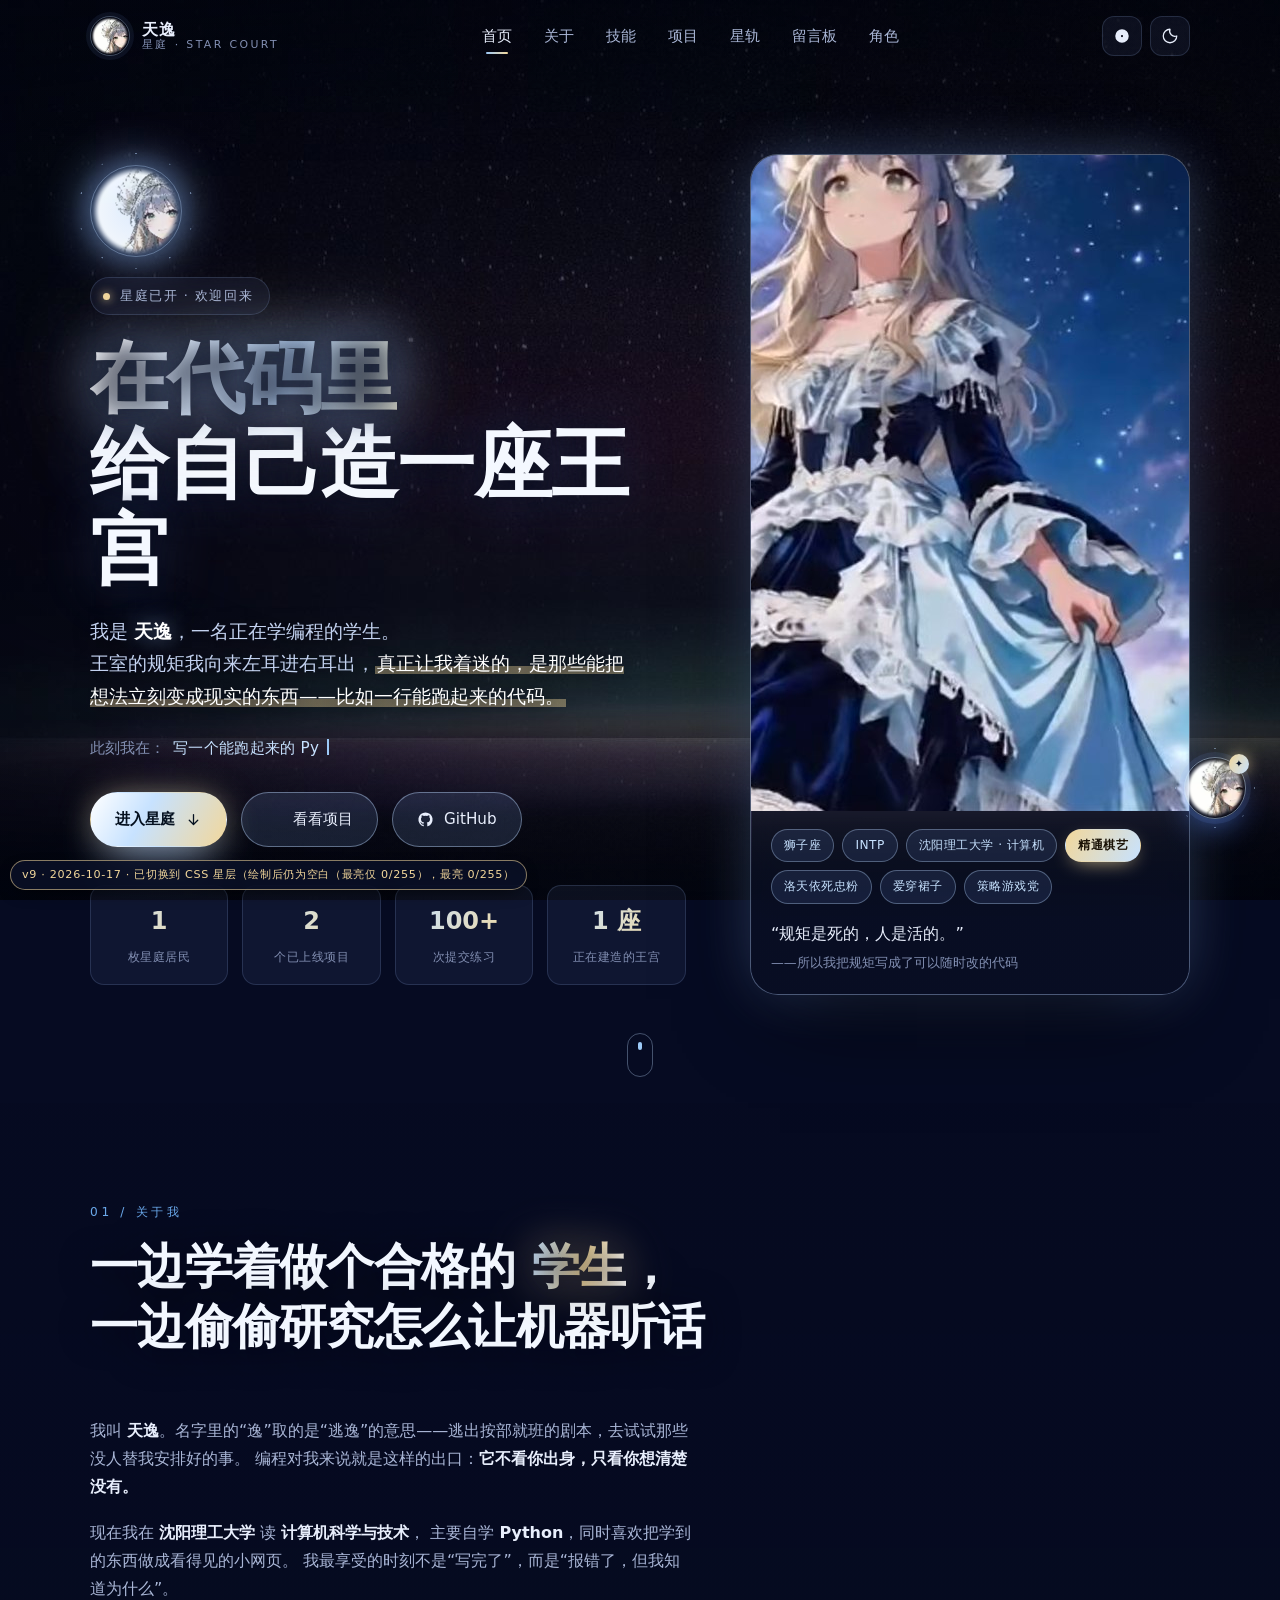
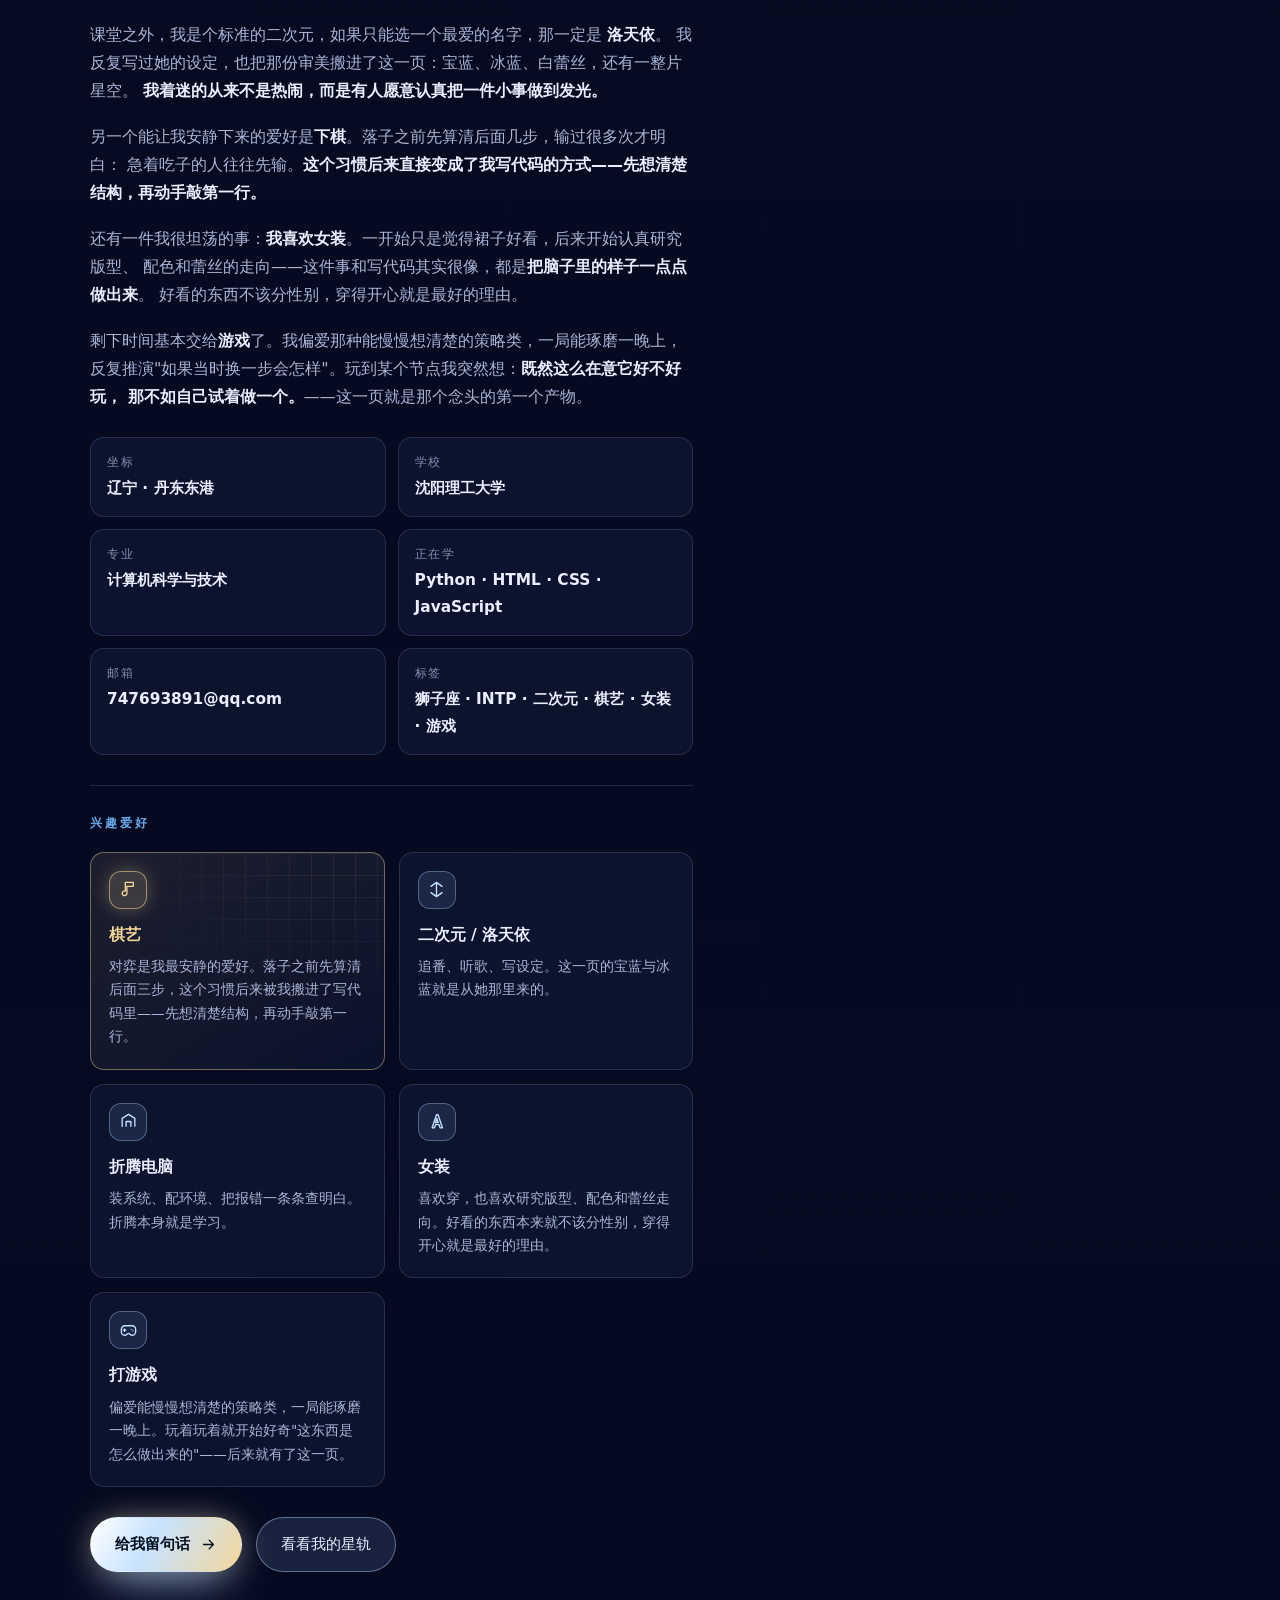
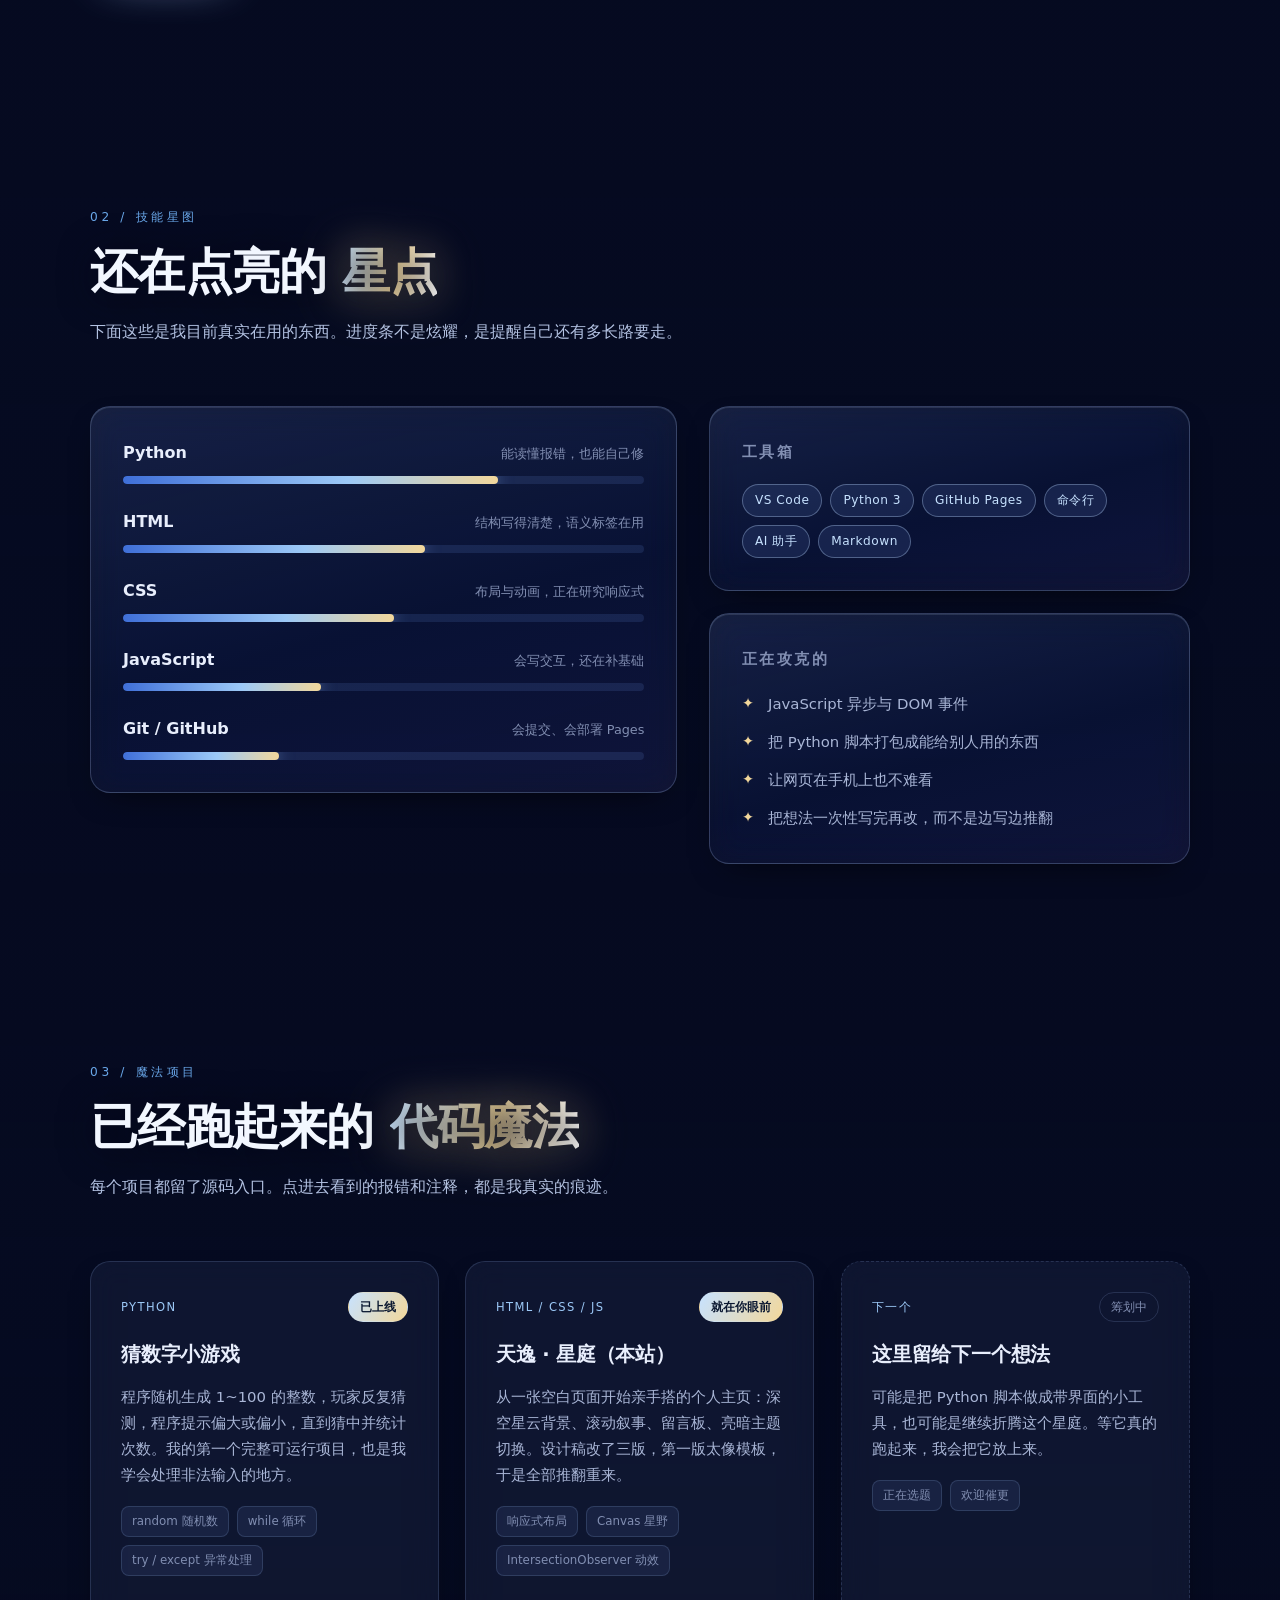
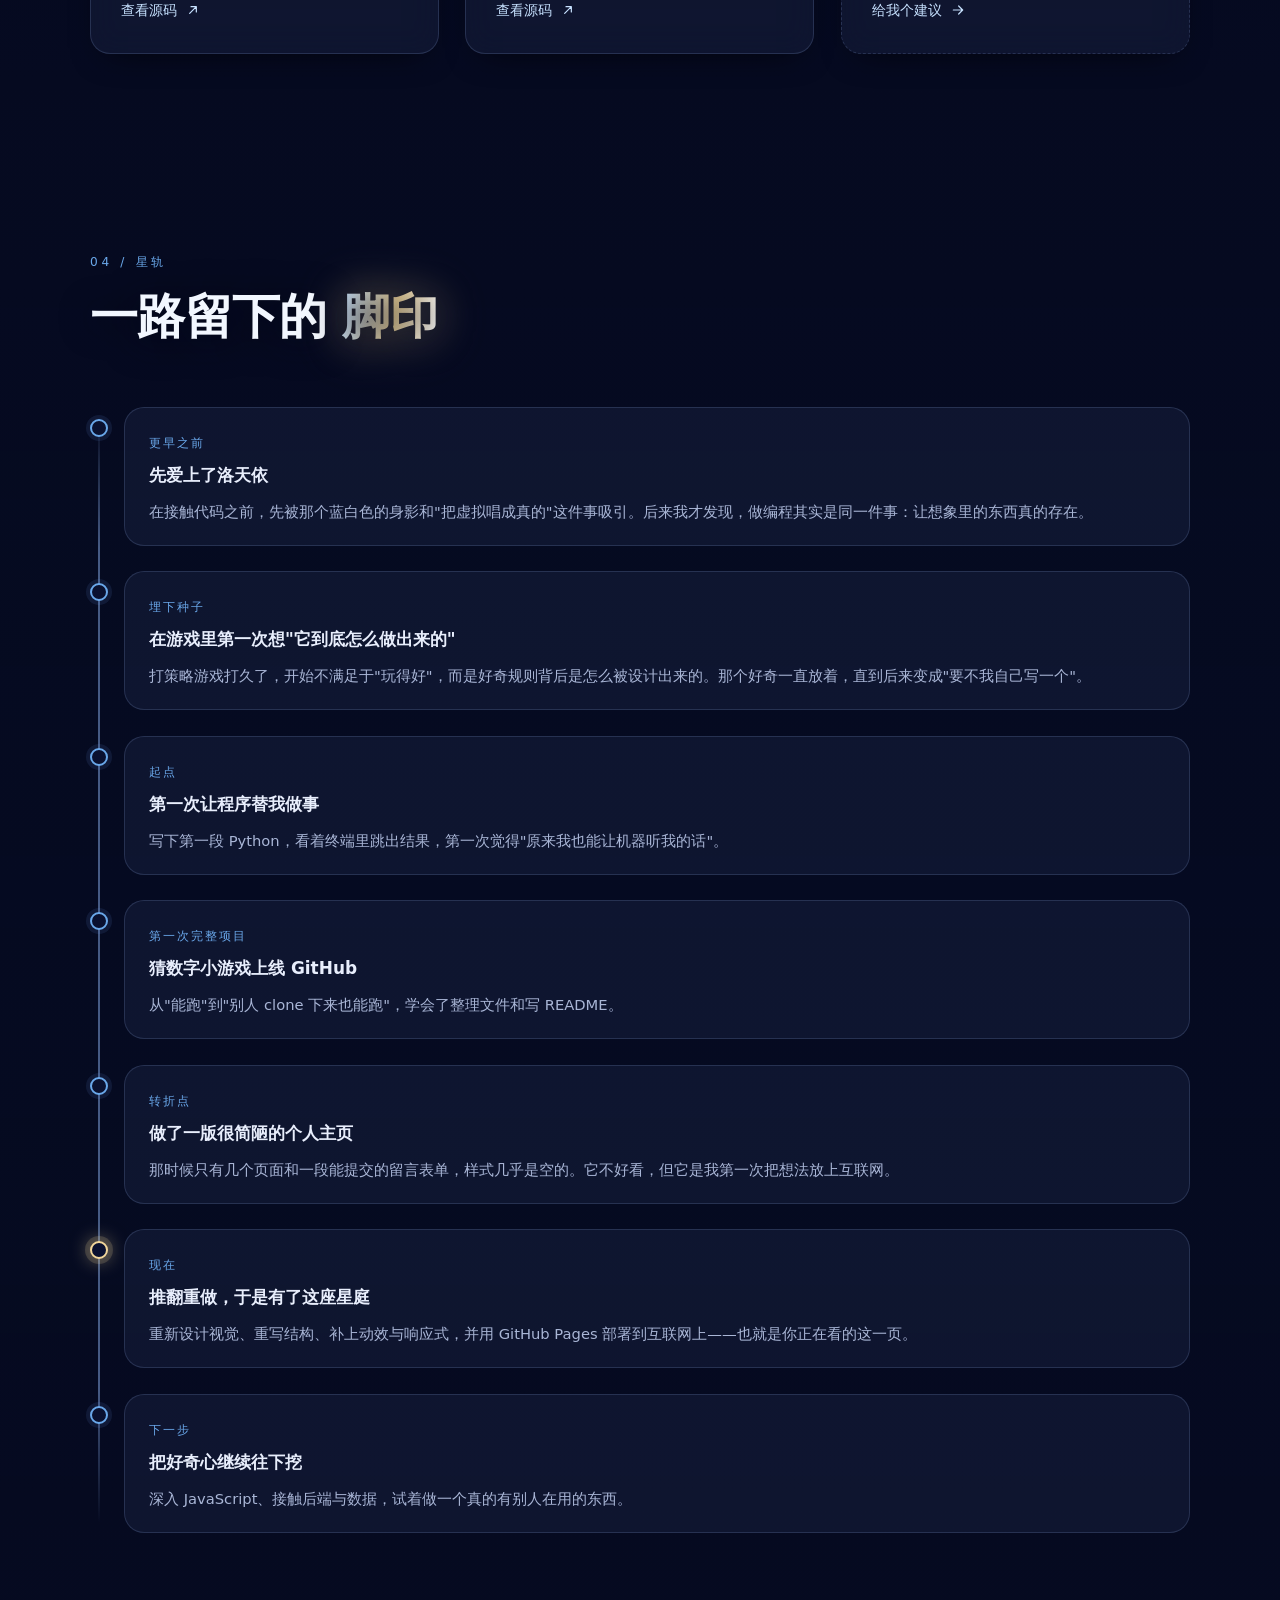
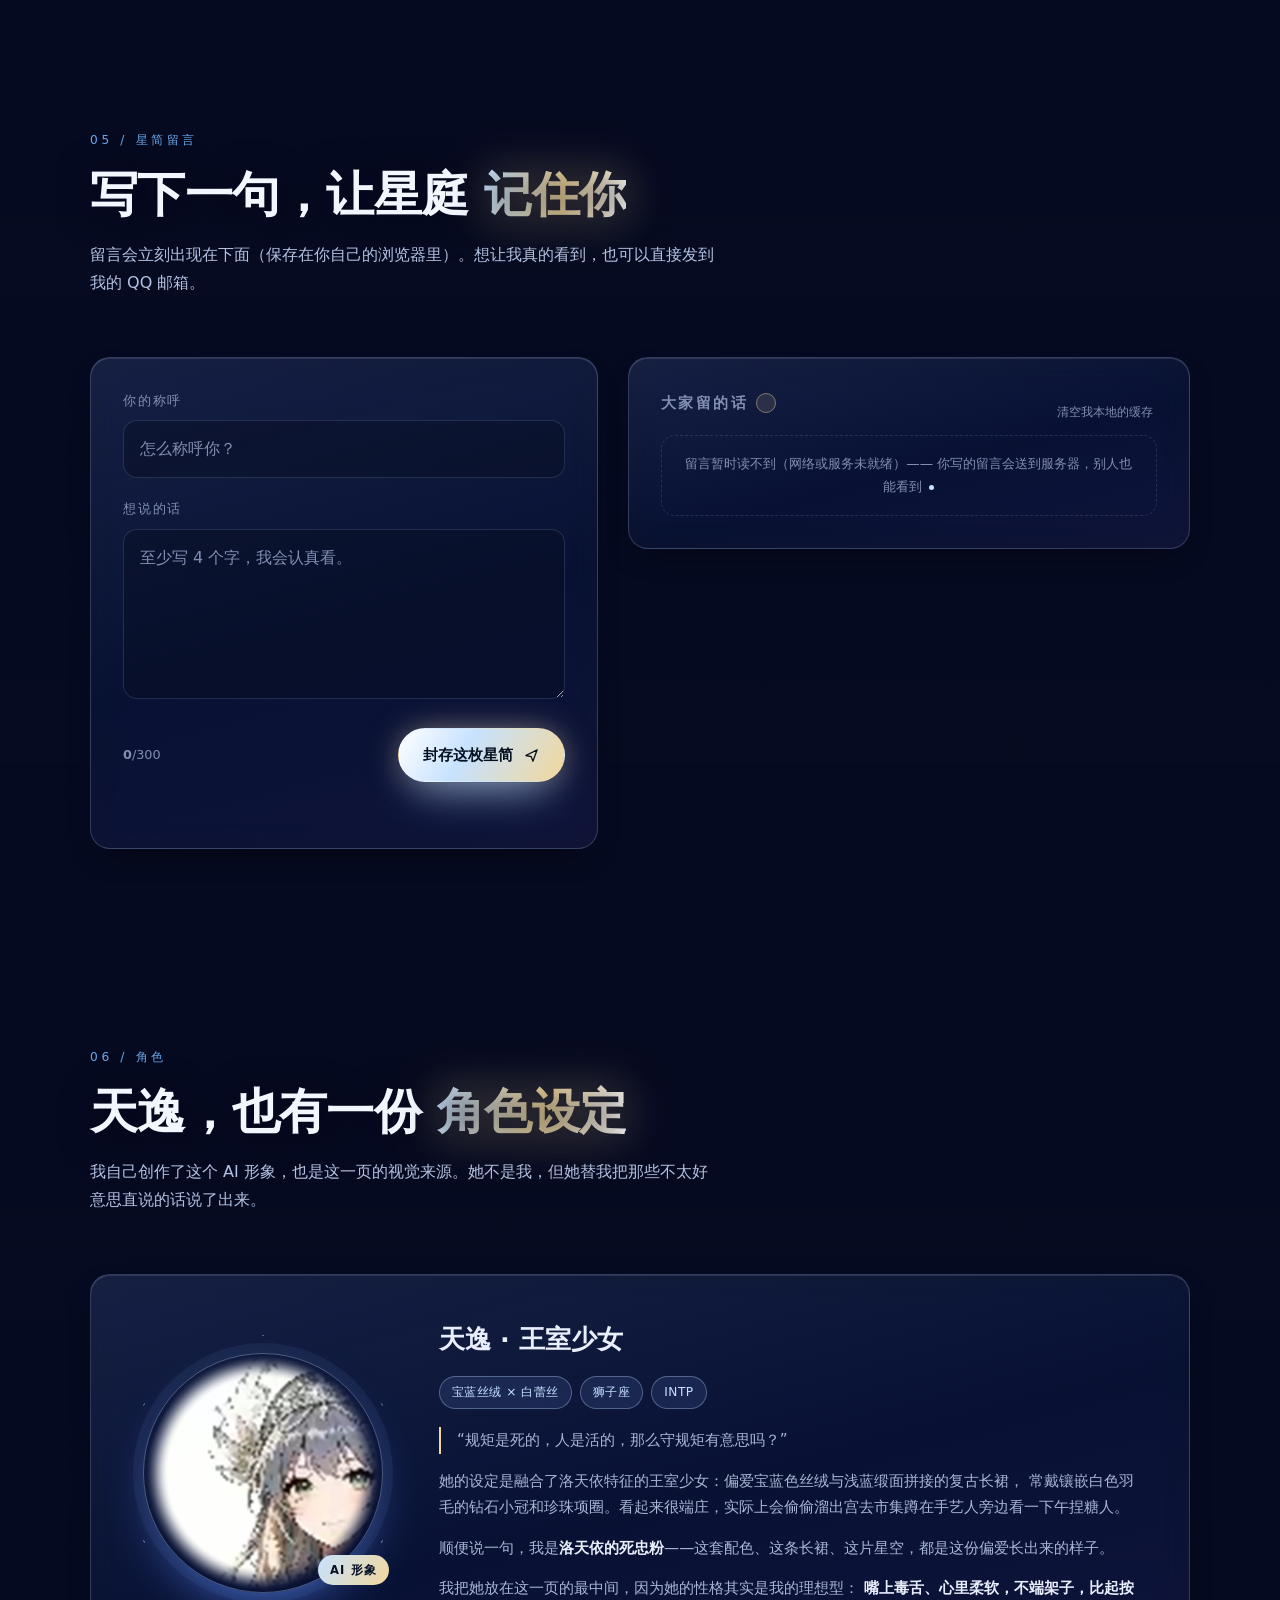
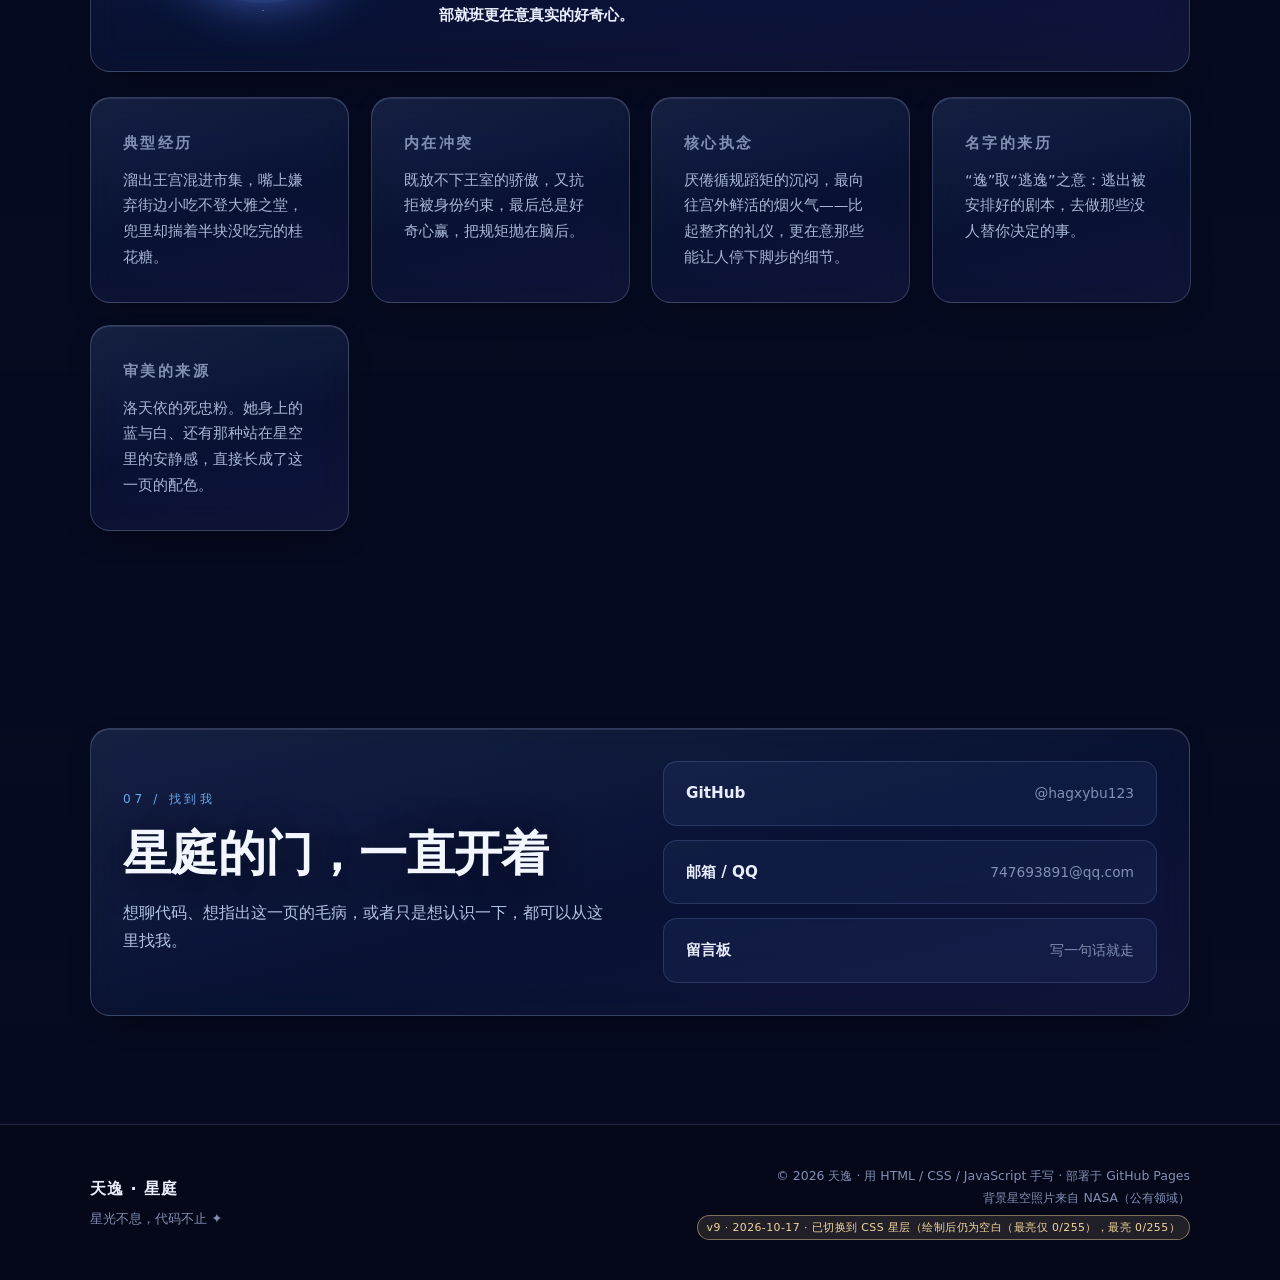
==== commit f33062d9: "fix: QQ(X5) 开场恢复"星环汇聚炸裂"动画（此前被我自己的暂停规则关掉了） 用户反馈：QQ 里开场的"星环汇聚炸裂"动画没有了。  排查发现是两层原因，都是我的问题：  ① 直接原因：我之前" ====
--- a/index.html
+++ b/index.html
@@ -19,7 +19,7 @@
 <link rel="icon" href="assets/img/avatar.png" type="image/png">
 <link rel="apple-touch-icon" href="assets/img/avatar.png">
 <link rel="preload" as="image" href="assets/img/hero.jpg" fetchpriority="high">
-<link rel="stylesheet" href="assets/css/style.css?v=20261017j">
+<link rel="stylesheet" href="assets/css/style.css?v=20261017k">
 <noscript>
   <style>
     /* 脚本被禁用时，页面依然完整可读 */
@@ -715,6 +715,6 @@
   <svg viewBox="0 0 24 24" aria-hidden="true"><path d="M12 19V5M6 11l6-6 6 6"/></svg>
 </button>
 
-<script src="assets/js/main.js?v=20261017j" defer></script>
+<script src="assets/js/main.js?v=20261017k" defer></script>
 </body>
 </html>
--- a/assets/css/style.css
+++ b/assets/css/style.css
@@ -2228,16 +2228,16 @@
    ================================================================== */
 
 /* 汇聚时整体轻微收缩 + 淡出，替代 canvas 的"吸入" */
-.entry.is-css-tear { animation: css-tear-out 1.5s cubic-bezier(.4, 0, .2, 1) forwards; }
-
-/* 收尾动画期间，把内部这些"独立小动画"停掉：
+.entry.is-css-tear { animation: css-tear-out 1.5s cubic-bezier(.4, 0, .2, 1) forwards; }/* 收尾动画期间，把内部这些"独立小动画"停掉：
    它们此刻都被外层的收缩淡出盖住，继续跑只是白白消耗帧时间。
    注意：虚线环（.entry-ring）旋转时会重绘虚线花纹，是这几项里最贵的。 */
 .entry.is-css-tear .entry-ring,
 .entry.is-css-tear .entry-glow,
 .entry.is-css-tear .entry-avatar,
-.entry.is-css-tear .entry-title,
-.entry.is-css-tear::before {
+.entry.is-css-tear .entry-title {
+  /* 注意：绝不能把 ::before / ::after 放进这里 —— */
+  /* 它们承载的正是"光核闪起"与"冲击波扩散"，是开场要保留的效果。 */
+
   /* 收尾 1.5 秒里，这些独立动画都被外层统一动画盖住了，
      继续推进只是白耗帧时间。一并暂停能让开场明显更顺。 */
   animation-play-state: paused !important;
@@ -2366,3 +2366,104 @@
    一颗星点 = 一个 radial-gradient：
      中心 0~45% 是实心色，到 100% 渐隐为透明，形成柔和的星点。
    ================================================================== */
+
+/* ==================================================================
+   QQ / X5 内核的开场动画：用纯 CSS 复现 canvas 版的
+   「粒子汇聚 -> 中心亮爆 -> 双重冲击波」过程。
+
+   为什么不用伪元素：::before / ::after 只有两个，
+   而这个过程需要三组独立的运动，所以由 JS 注入真实元素。
+   所有动画只动 transform / opacity —— 只走合成，绝不重绘。
+   ================================================================== */
+
+.cte-stage {
+  position: absolute;
+  inset: 0;
+  pointer-events: none;
+  z-index: 3;
+  overflow: hidden;
+}
+
+/* ---- 汇聚层：12 个粒子从外圈向中心收缩 ---- */
+.cte-dots {
+  position: absolute;
+  left: 50%;
+  top: 50%;
+  width: 0;
+  height: 0;
+  animation: cte-converge 1.05s cubic-bezier(.55, 0, .85, .4) forwards;
+  will-change: transform, opacity;
+}
+
+.cte-dots i {
+  position: absolute;
+  display: block;
+  border-radius: 50%;
+  background: #fff;
+}
+
+@keyframes cte-converge {
+  0%   { transform: scale(2.9); opacity: 0; }
+  18%  { opacity: 1; }
+  70%  { transform: scale(1.05); opacity: 1; }
+  100% { transform: scale(.06); opacity: 0; }
+}
+
+/* ---- 光核：汇聚结束时亮起 ---- */
+.cte-core {
+  position: absolute;
+  left: 50%;
+  top: 50%;
+  width: 26px;
+  height: 26px;
+  margin: -13px 0 0 -13px;
+  border-radius: 50%;
+  background: radial-gradient(circle,
+    rgba(255, 255, 255, .98) 0%,
+    rgba(205, 228, 255, .6) 40%,
+    rgba(150, 190, 255, 0) 72%);
+  opacity: 0;
+  animation: cte-core-flash 1.5s ease-out .92s forwards;
+  will-change: transform, opacity;
+}
+
+@keyframes cte-core-flash {
+  0%   { transform: scale(.3); opacity: 0; }
+  22%  { transform: scale(1.15); opacity: 1; }
+  46%  { transform: scale(2.6); opacity: .92; }
+  100% { transform: scale(8); opacity: 0; }
+}
+
+/* ---- 冲击波：两道错开的扩散环 ---- */
+.cte-wave {
+  position: absolute;
+  left: 50%;
+  top: 50%;
+  width: 300px;
+  height: 300px;
+  margin: -150px 0 0 -150px;
+  border-radius: 50%;
+  opacity: 0;
+  will-change: transform, opacity;
+}
+
+.cte-wave.w1 {
+  border: 2px solid rgba(255, 226, 150, .95);
+  animation: cte-wave-out 1.05s cubic-bezier(.16, .72, .28, 1) .98s forwards;
+}
+
+.cte-wave.w2 {
+  border: 1.6px solid rgba(190, 224, 255, .85);
+  animation: cte-wave-out 1.15s cubic-bezier(.16, .72, .28, 1) 1.1s forwards;
+}
+
+@keyframes cte-wave-out {
+  0%   { transform: scale(.05); opacity: 0; }
+  12%  { opacity: .95; }
+  100% { transform: scale(2.8); opacity: 0; }
+}
+
+/* ---- 尊重"减少动态效果" ---- */
+@media (prefers-reduced-motion: reduce) {
+  .cte-dots, .cte-core, .cte-wave { animation: none; opacity: 0; }
+}
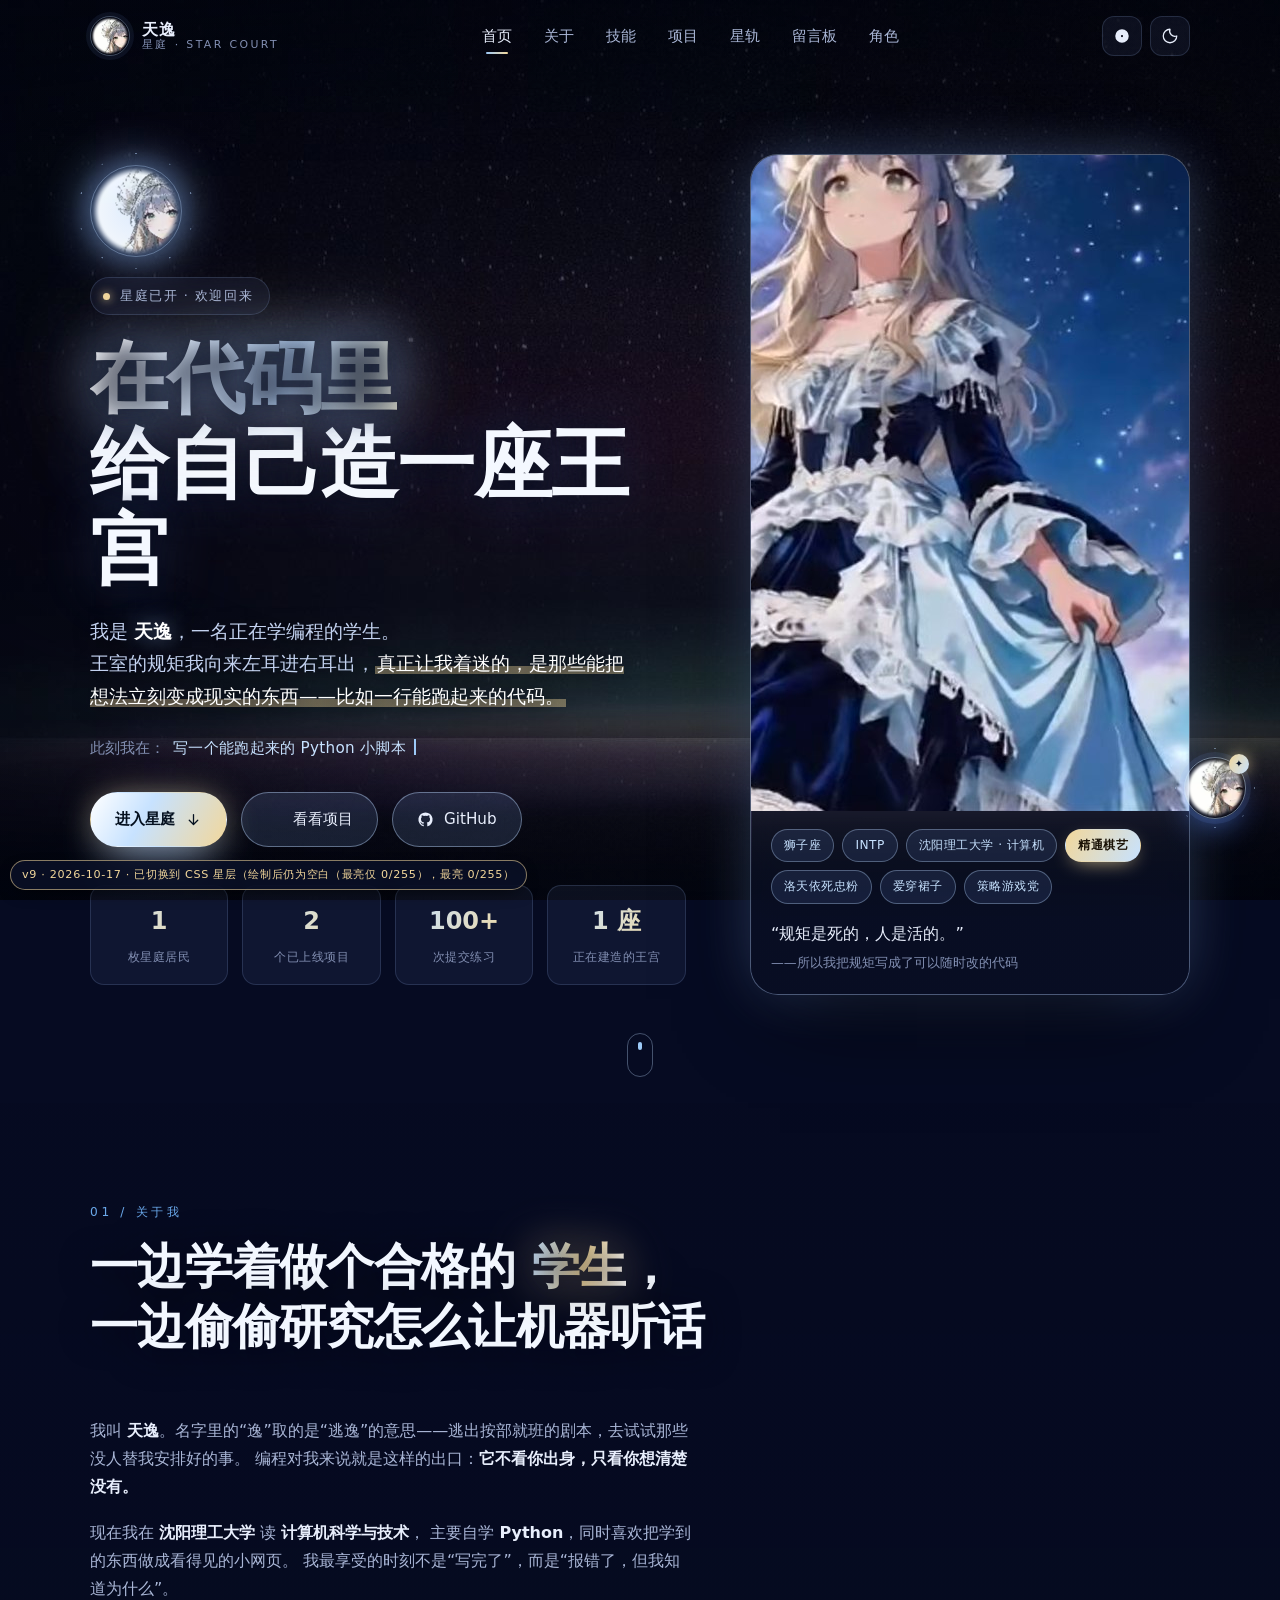
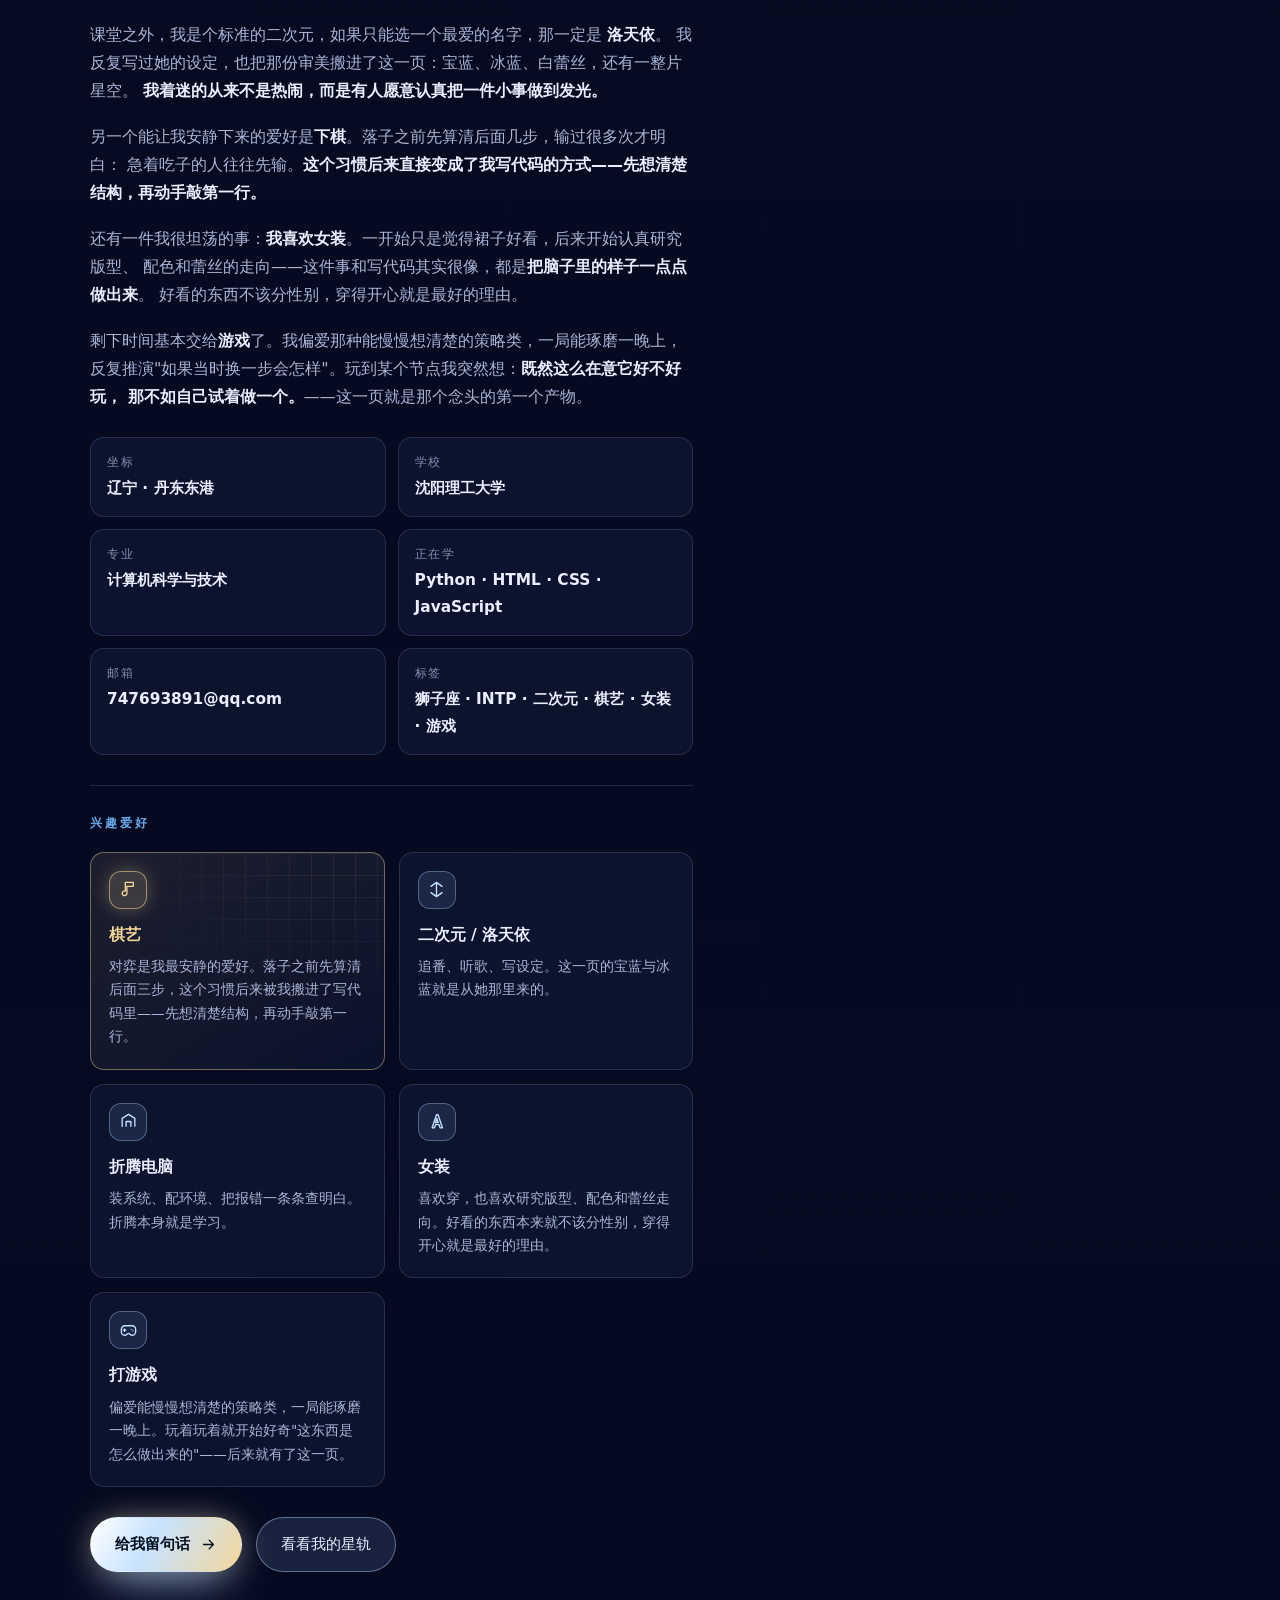
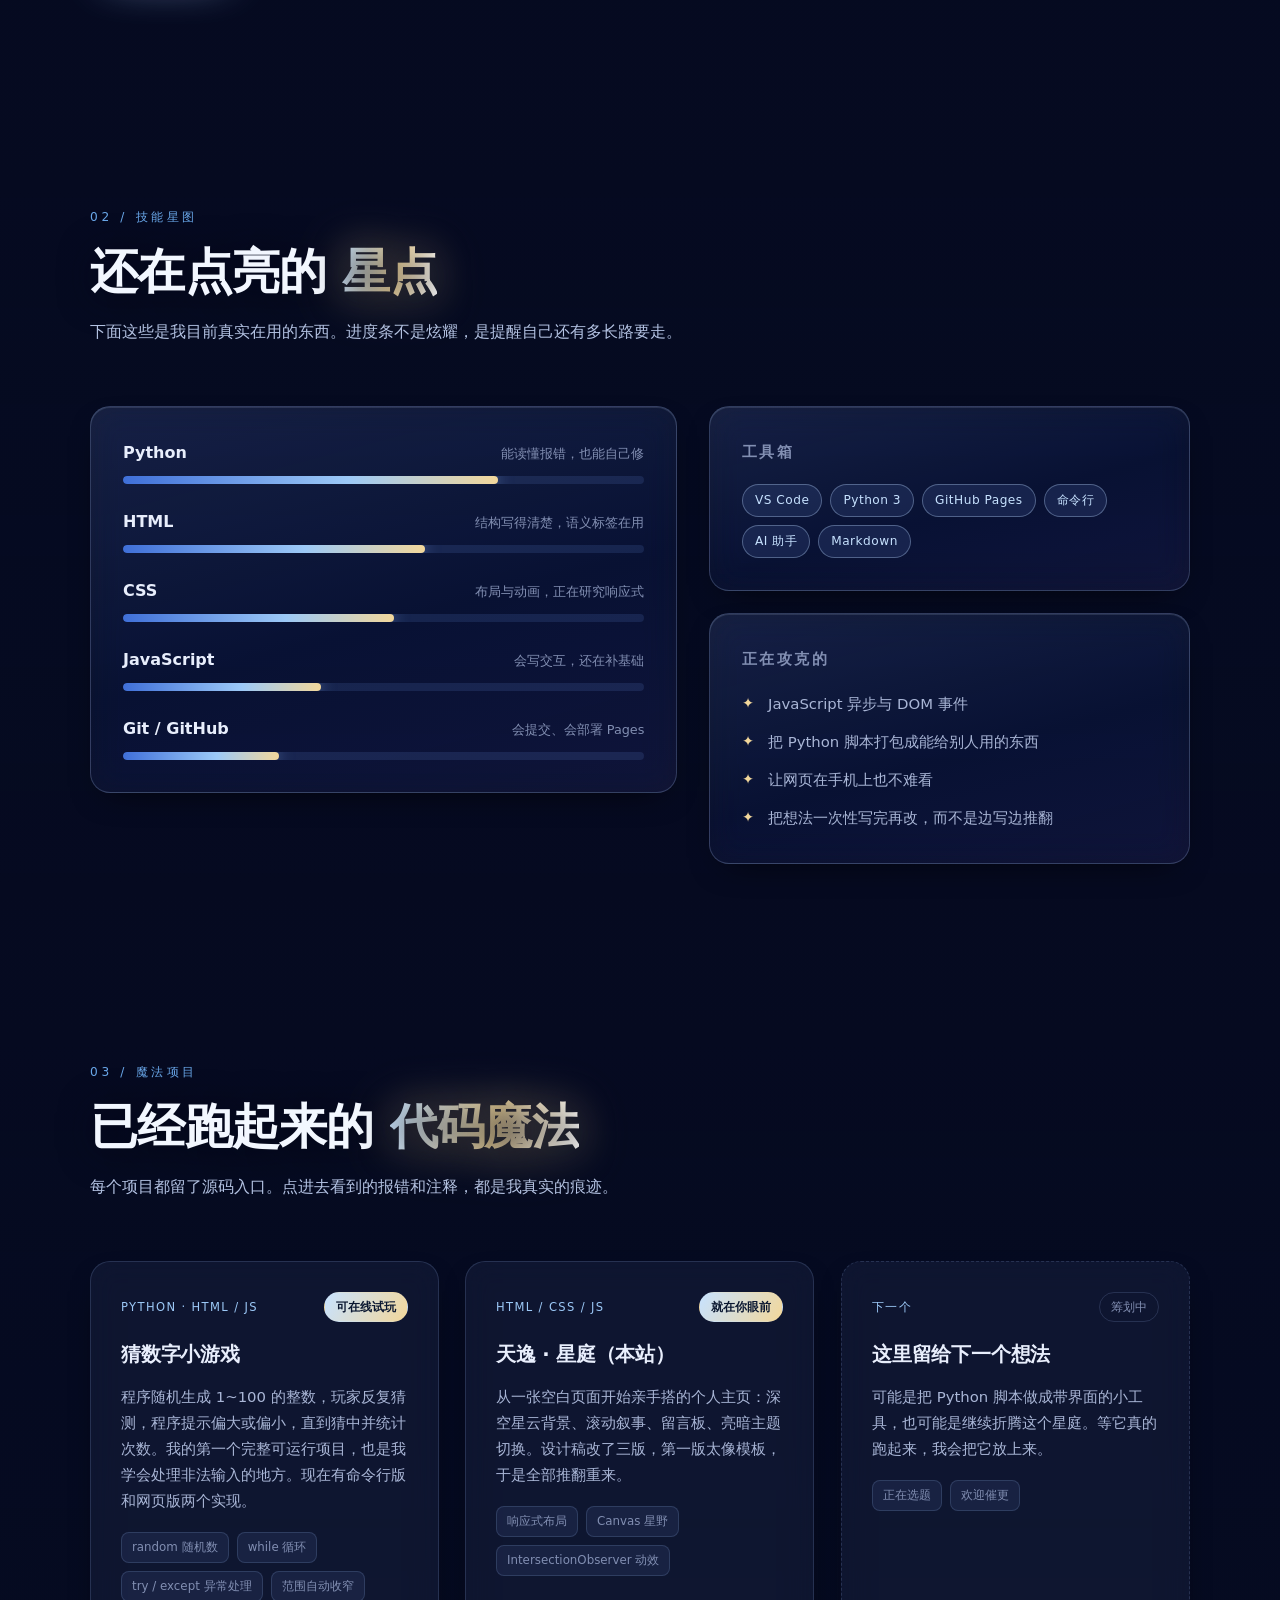
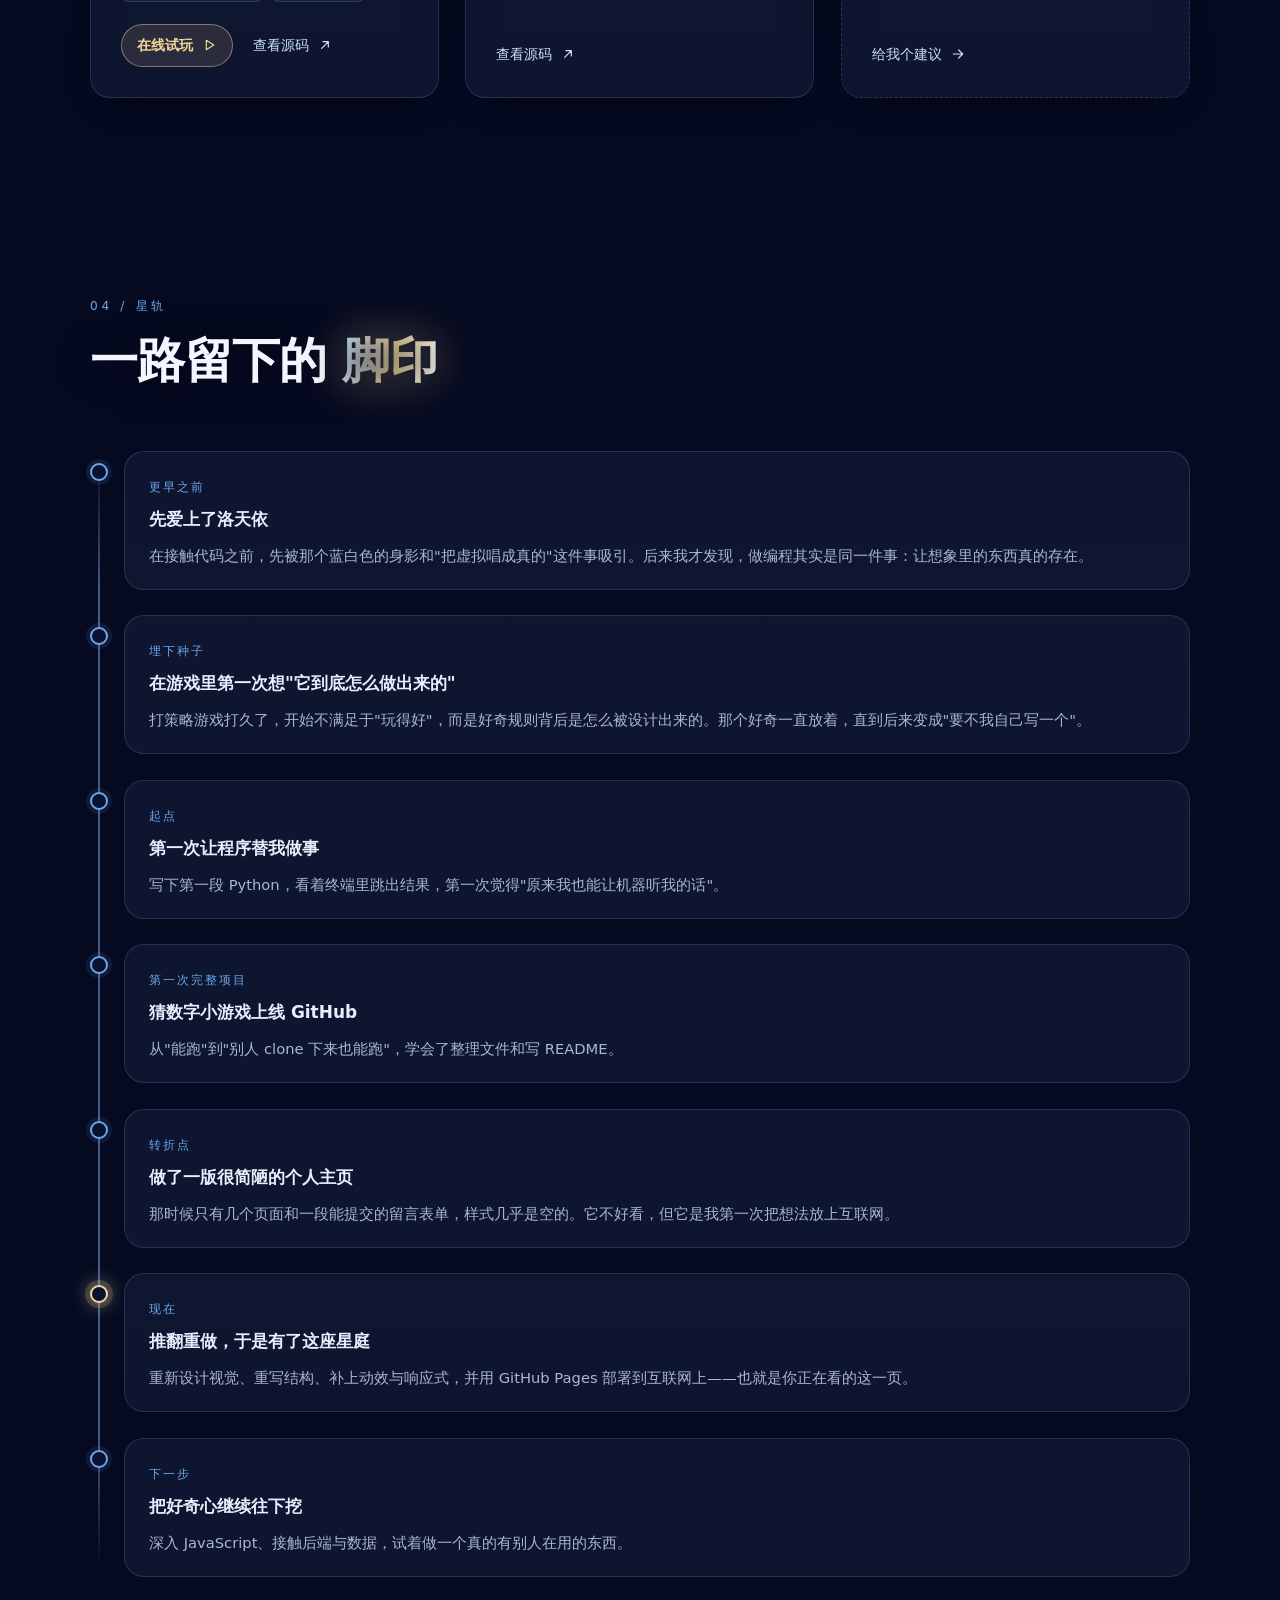
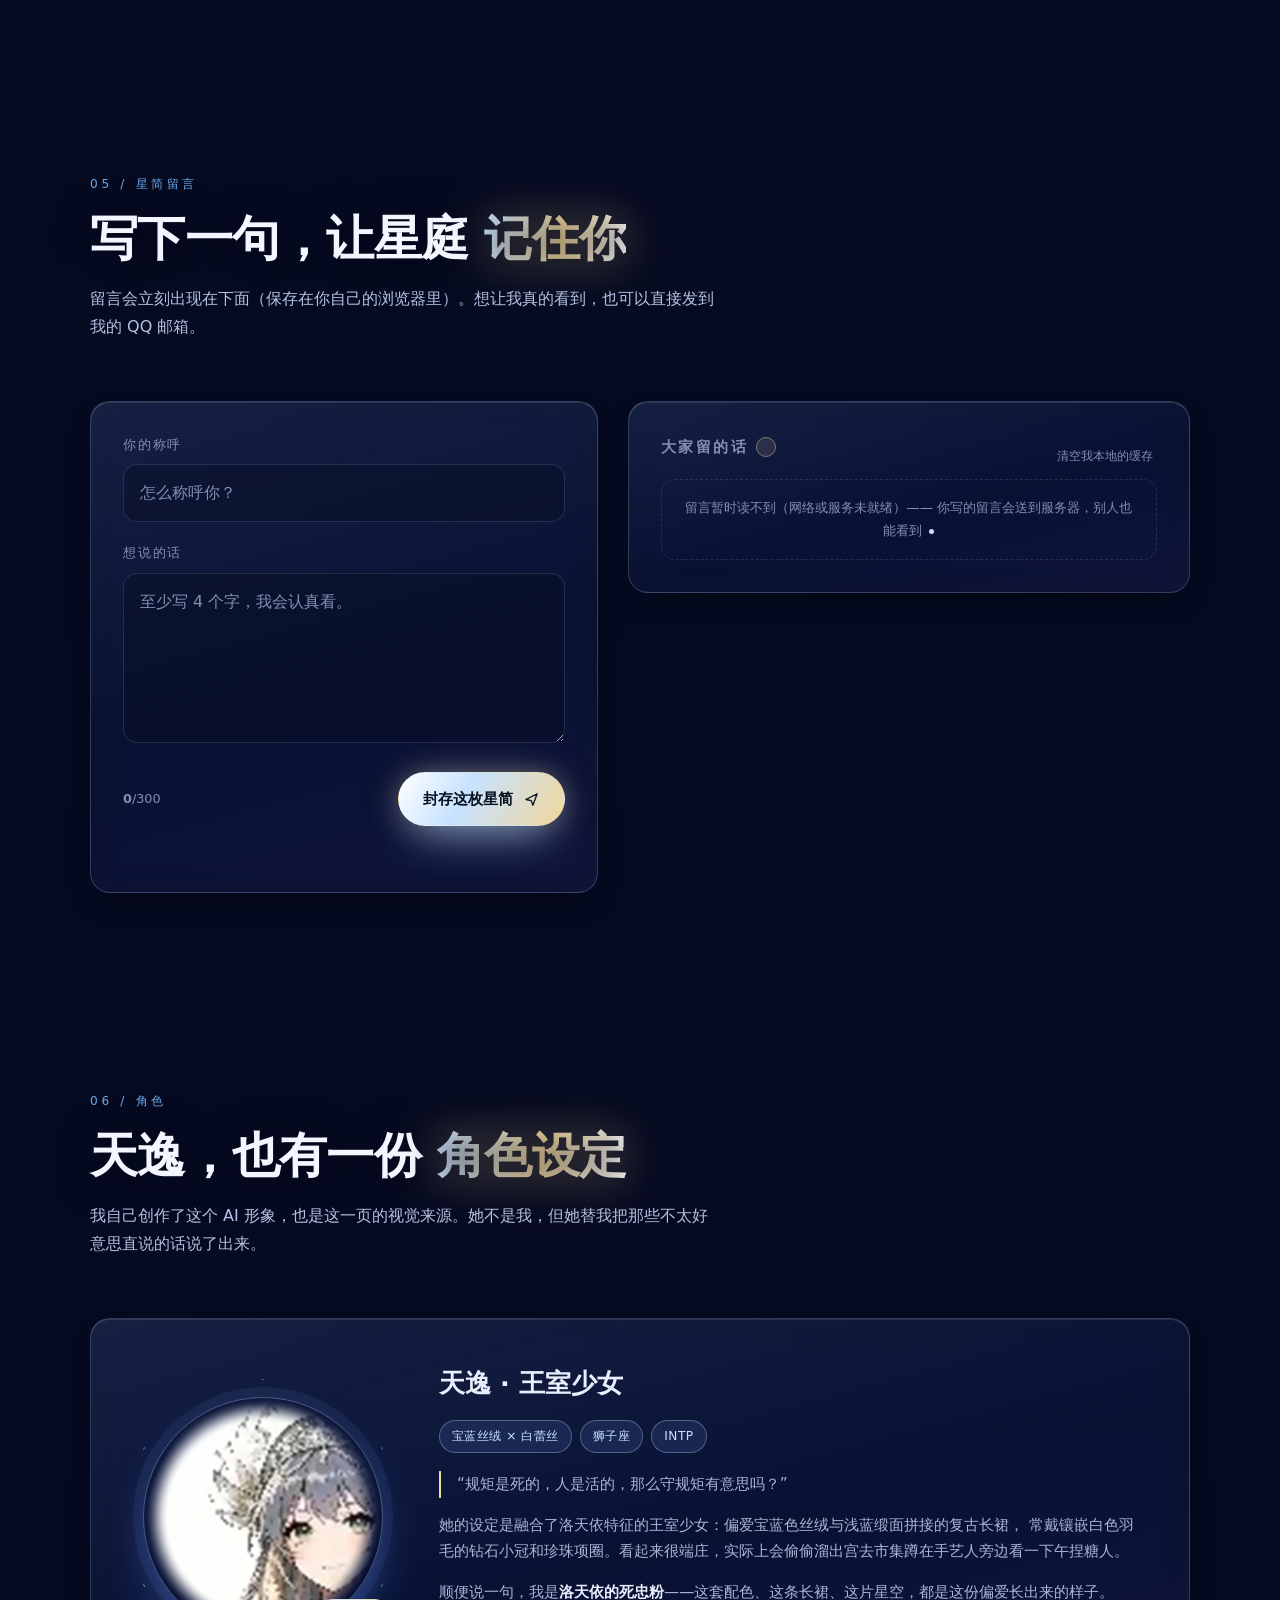
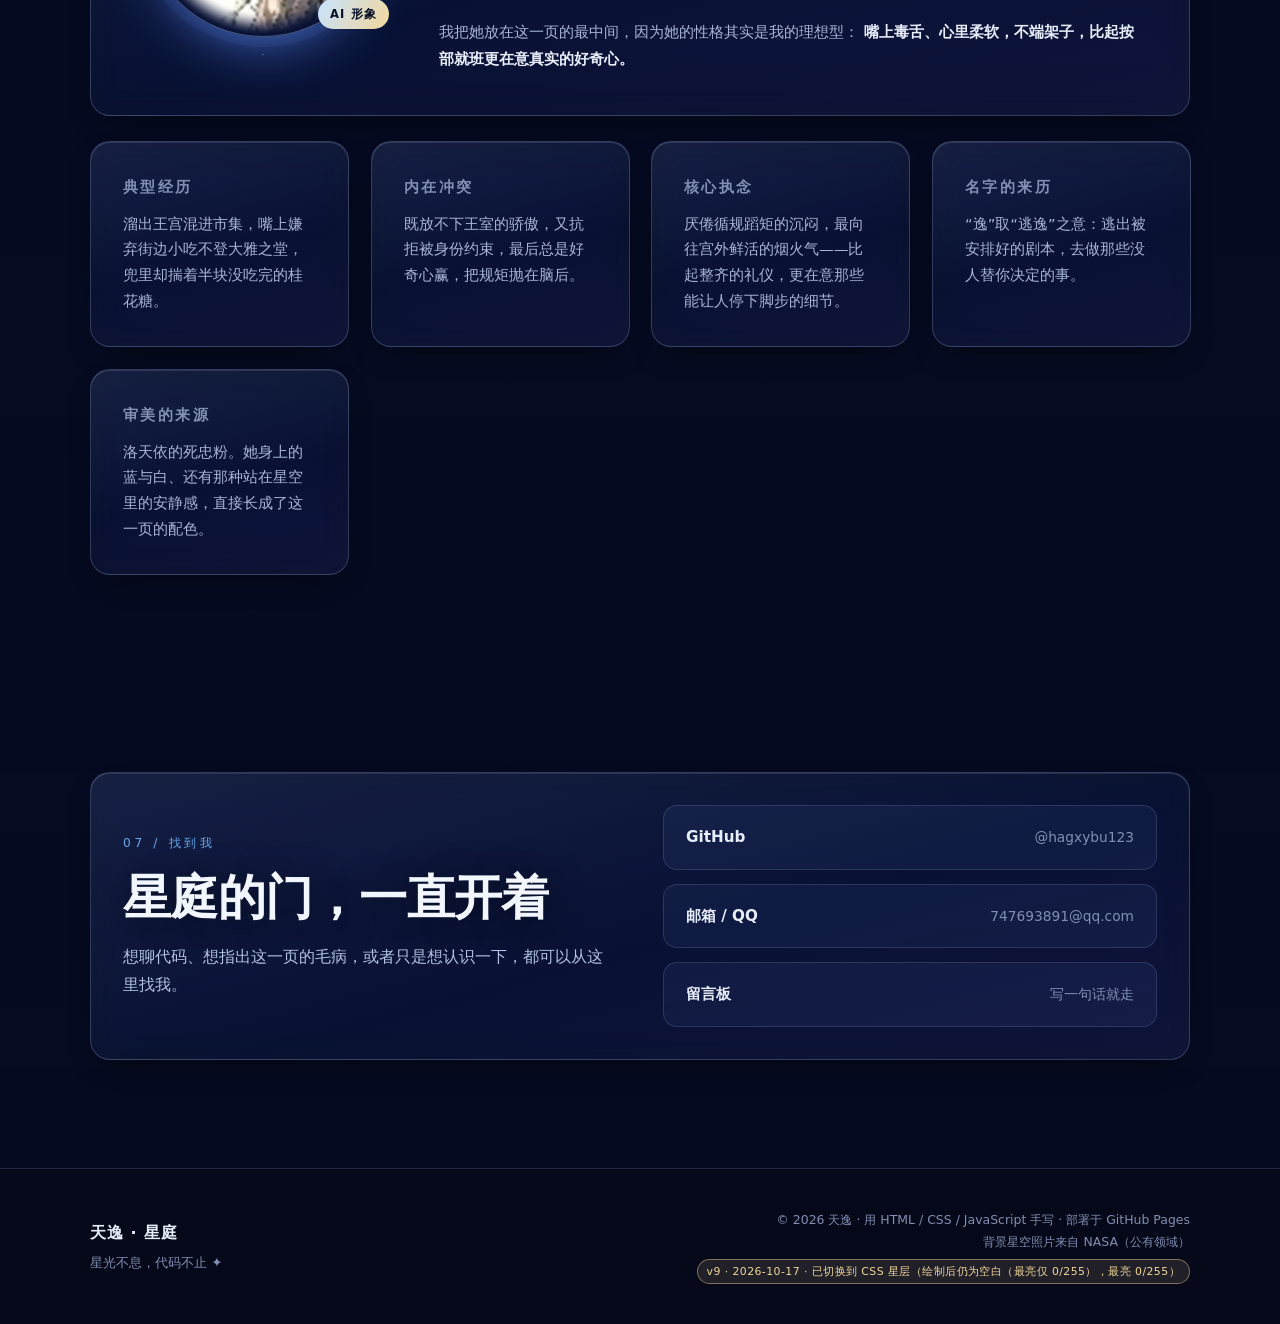
==== commit 3fc8f8d4: "feat: 作品区「猜数字小游戏」升级为在线试玩入口 猜数字小游戏补齐了网页版并启用了 GitHub Pages， 所以作品卡从"只有源码链接"升级为"在线试玩 + 查看源码"双入口：  - 标签 P" ====
--- a/index.html
+++ b/index.html
@@ -19,7 +19,7 @@
 <link rel="icon" href="assets/img/avatar.png" type="image/png">
 <link rel="apple-touch-icon" href="assets/img/avatar.png">
 <link rel="preload" as="image" href="assets/img/hero.jpg" fetchpriority="high">
-<link rel="stylesheet" href="assets/css/style.css?v=20261017k">
+<link rel="stylesheet" href="assets/css/style.css?v=20261017l">
 <noscript>
   <style>
     /* 脚本被禁用时，页面依然完整可读 */
@@ -414,20 +414,27 @@
       <div class="work-grid">
         <article class="work-card" data-reveal>
           <div class="work-top">
-            <span class="work-tag">Python</span>
-            <span class="work-status live">已上线</span>
+            <span class="work-tag">Python · HTML / JS</span>
+            <span class="work-status live">可在线试玩</span>
           </div>
           <h3>猜数字小游戏</h3>
-          <p>程序随机生成 1~100 的整数，玩家反复猜测，程序提示偏大或偏小，直到猜中并统计次数。我的第一个完整可运行项目，也是我学会处理非法输入的地方。</p>
+          <p>程序随机生成 1~100 的整数，玩家反复猜测，程序提示偏大或偏小，直到猜中并统计次数。我的第一个完整可运行项目，也是我学会处理非法输入的地方。现在有命令行版和网页版两个实现。</p>
           <ul class="work-meta">
             <li>random 随机数</li>
             <li>while 循环</li>
             <li>try / except 异常处理</li>
+            <li>范围自动收窄</li>
           </ul>
-          <a class="work-link" href="https://github.com/hagxybu123/guess-number-game" target="_blank" rel="noopener">
-            查看源码
-            <svg viewBox="0 0 24 24" aria-hidden="true"><path d="M7 17 17 7M9 7h8v8"/></svg>
-          </a>
+          <div class="work-links">
+            <a class="work-link is-primary" href="https://hagxybu123.github.io/guess-number-game/" target="_blank" rel="noopener">
+              在线试玩
+              <svg viewBox="0 0 24 24" aria-hidden="true"><path d="M8 5v14l11-7L8 5Z"/></svg>
+            </a>
+            <a class="work-link" href="https://github.com/hagxybu123/guess-number-game" target="_blank" rel="noopener">
+              查看源码
+              <svg viewBox="0 0 24 24" aria-hidden="true"><path d="M7 17 17 7M9 7h8v8"/></svg>
+            </a>
+          </div>
         </article>
 
         <article class="work-card" data-reveal>
@@ -715,6 +722,6 @@
   <svg viewBox="0 0 24 24" aria-hidden="true"><path d="M12 19V5M6 11l6-6 6 6"/></svg>
 </button>
 
-<script src="assets/js/main.js?v=20261017k" defer></script>
+<script src="assets/js/main.js?v=20261017l" defer></script>
 </body>
 </html>
--- a/assets/css/style.css
+++ b/assets/css/style.css
@@ -2467,3 +2467,30 @@
 @media (prefers-reduced-motion: reduce) {
   .cte-dots, .cte-core, .cte-wave { animation: none; opacity: 0; }
 }
+
+/* 作品卡底部的多个链接（如「在线试玩」+「查看源码」）
+   用 flex 横排，窄屏自动换行；主链接用金色区分。
+   过渡属性只包含 gap / color，不涉及布局属性动画，不会引发闪烁。 */
+.work-links {
+  margin-top: auto;
+  display: flex;
+  flex-wrap: wrap;
+  align-items: center;
+  gap: 10px 20px;
+}
+
+.work-links .work-link { margin-top: 0; }
+
+.work-link.is-primary {
+  padding: 8px 15px;
+  border-radius: 999px;
+  border: 1px solid rgba(242, 215, 155, .45);
+  background: rgba(242, 215, 155, .12);
+  color: var(--gold);
+  font-weight: 600;
+}
+
+.work-link.is-primary:hover {
+  background: rgba(242, 215, 155, .2);
+  border-color: rgba(242, 215, 155, .7);
+}
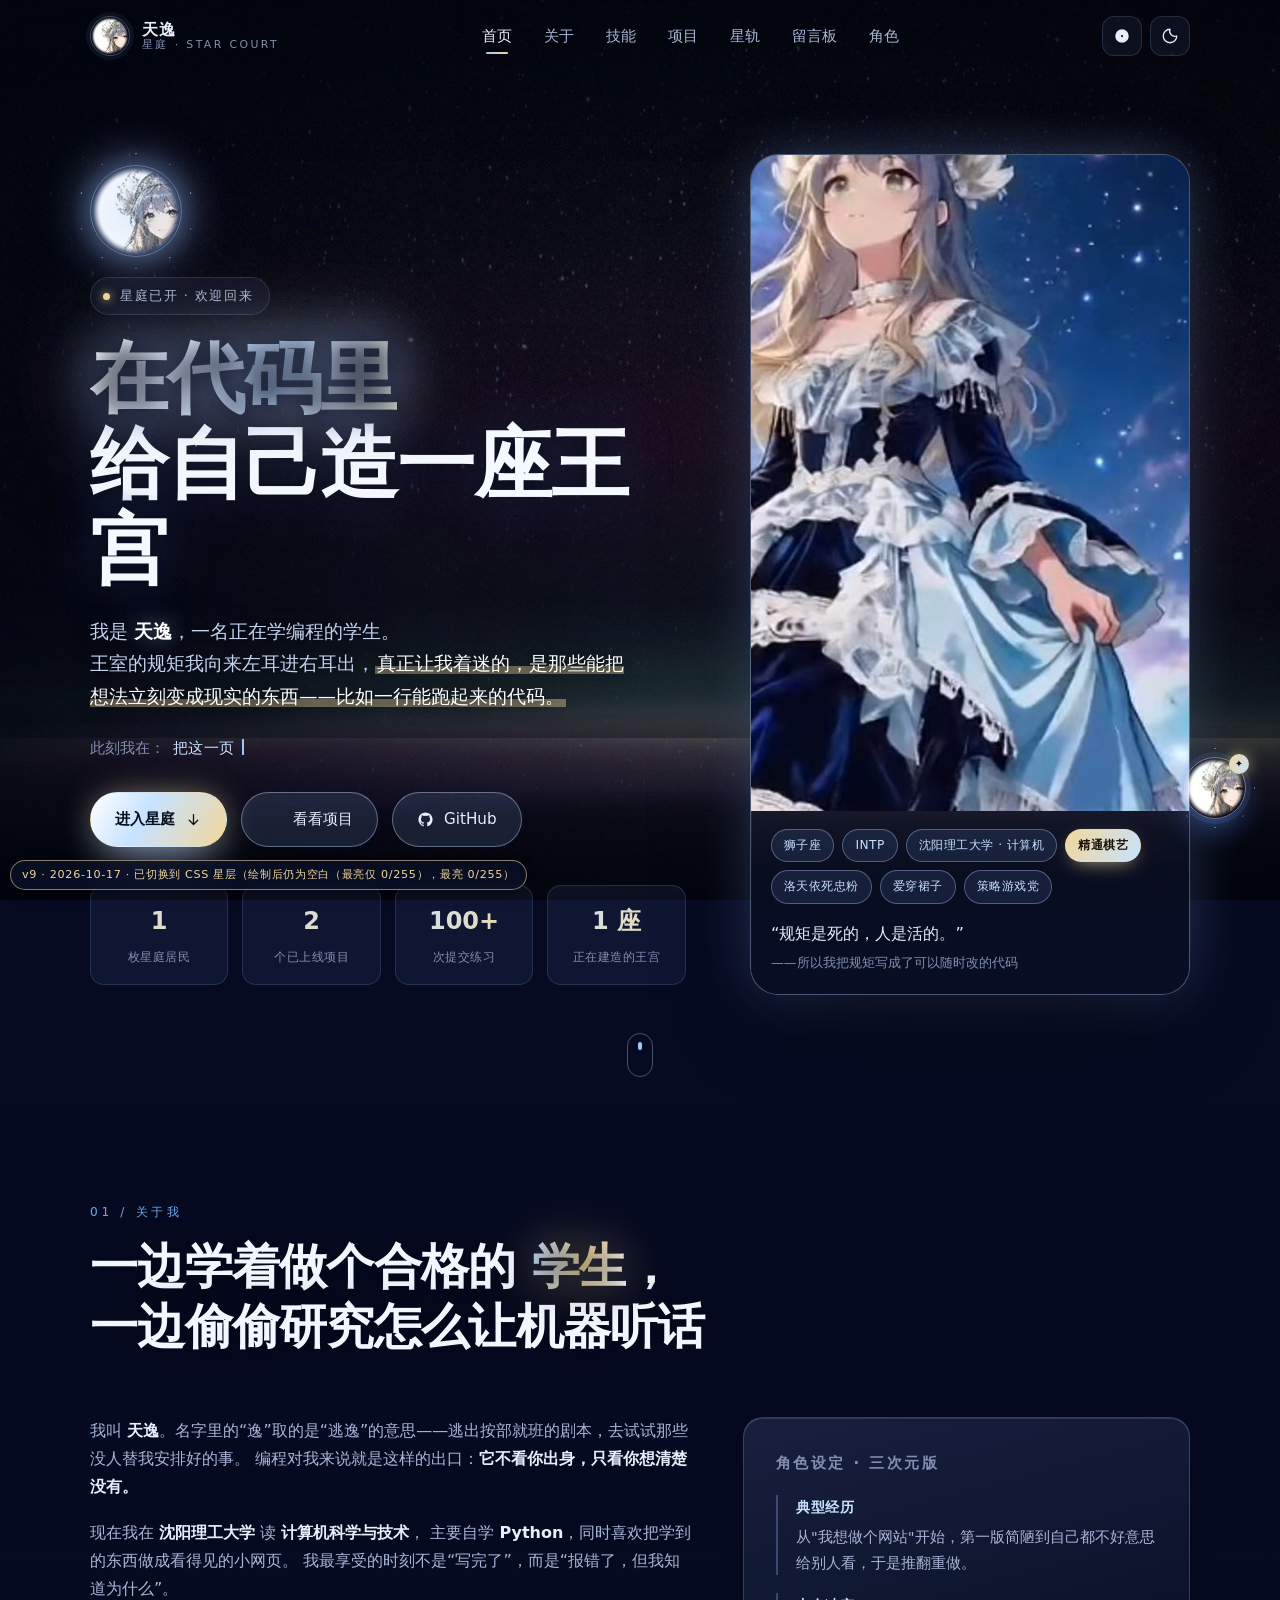
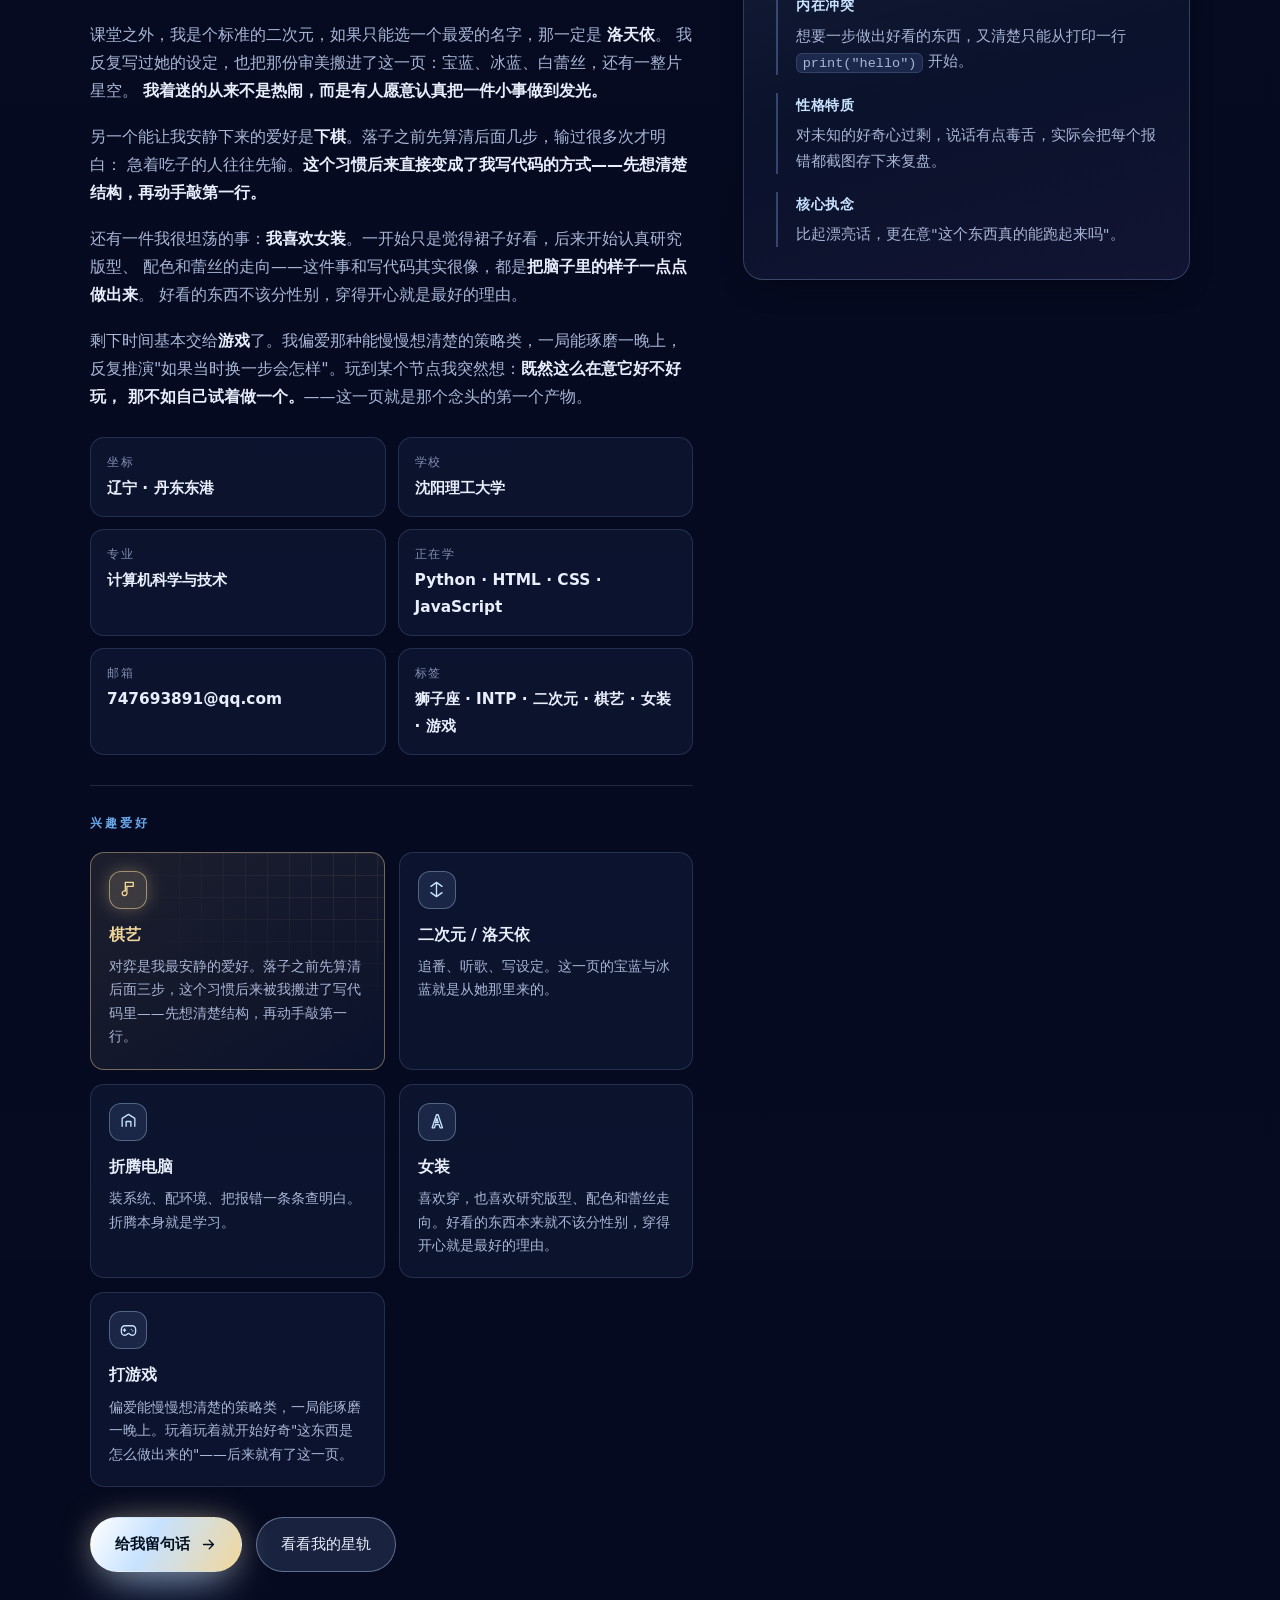
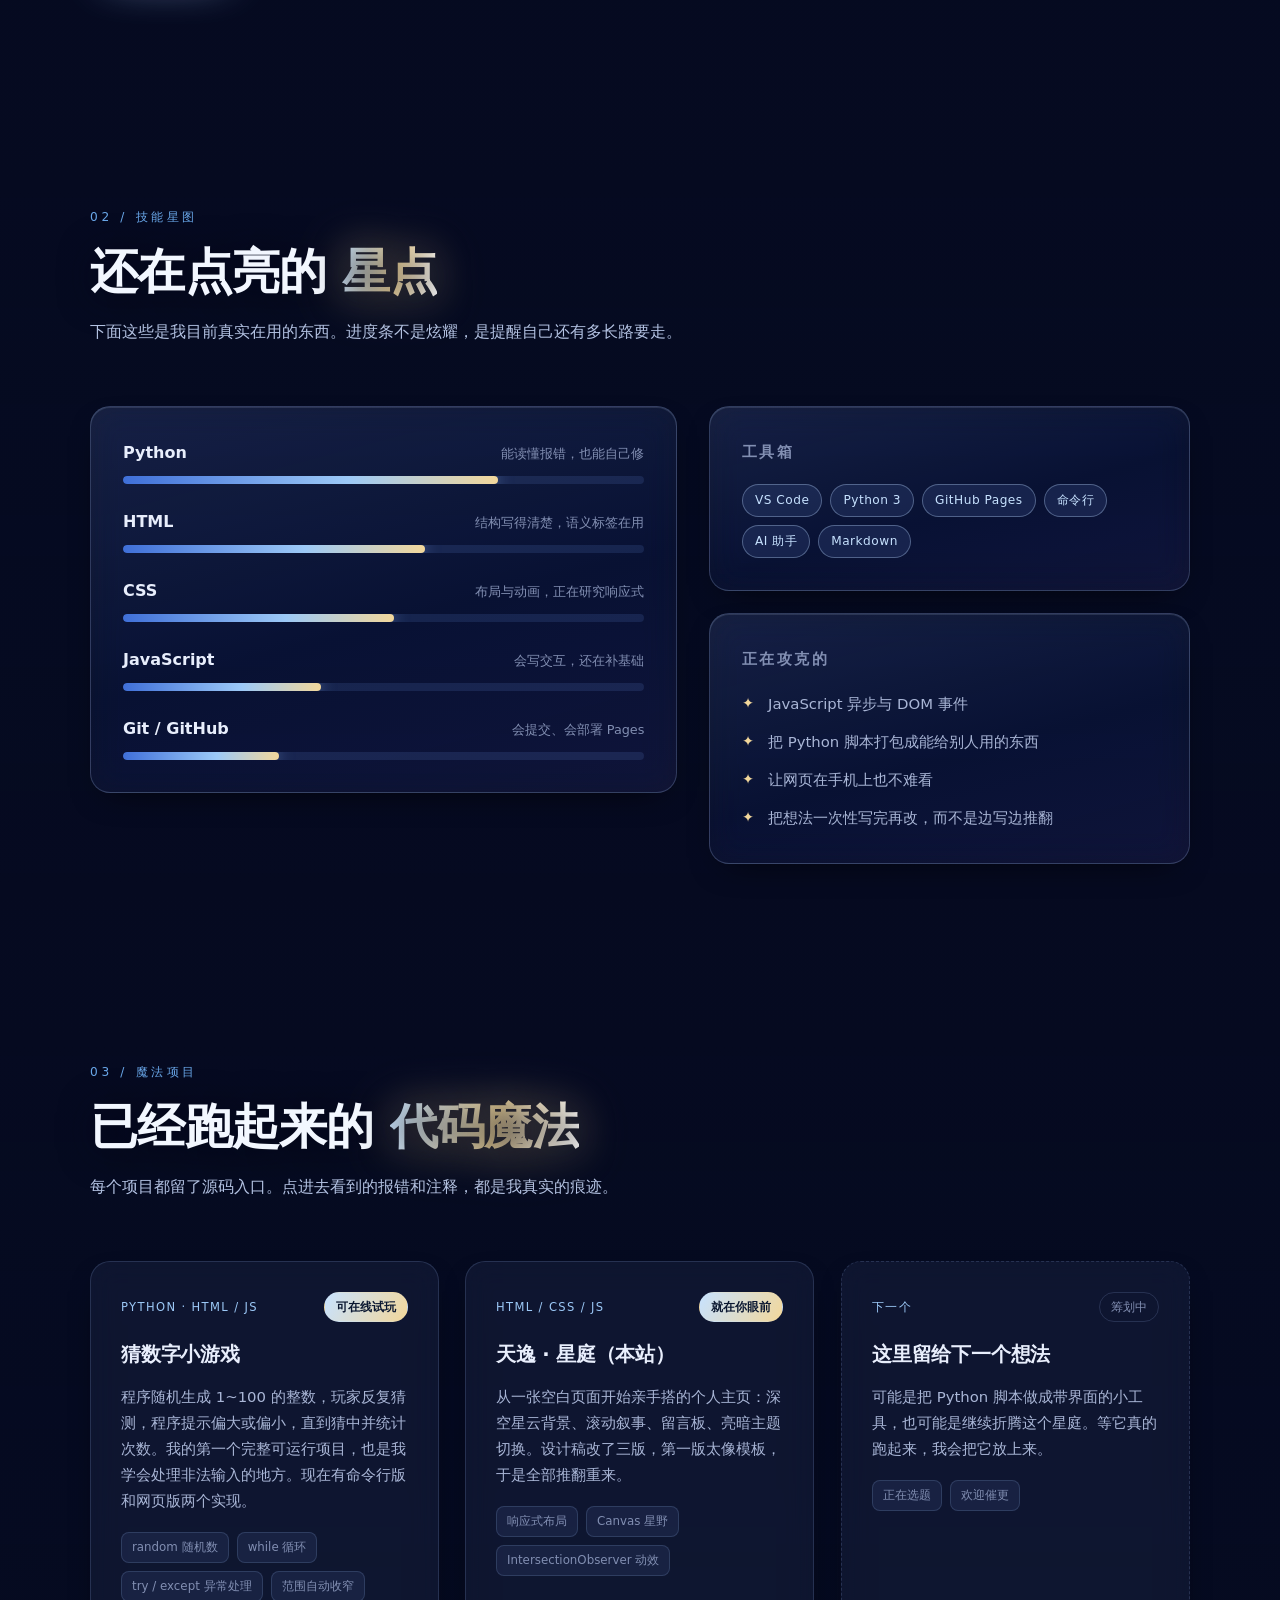
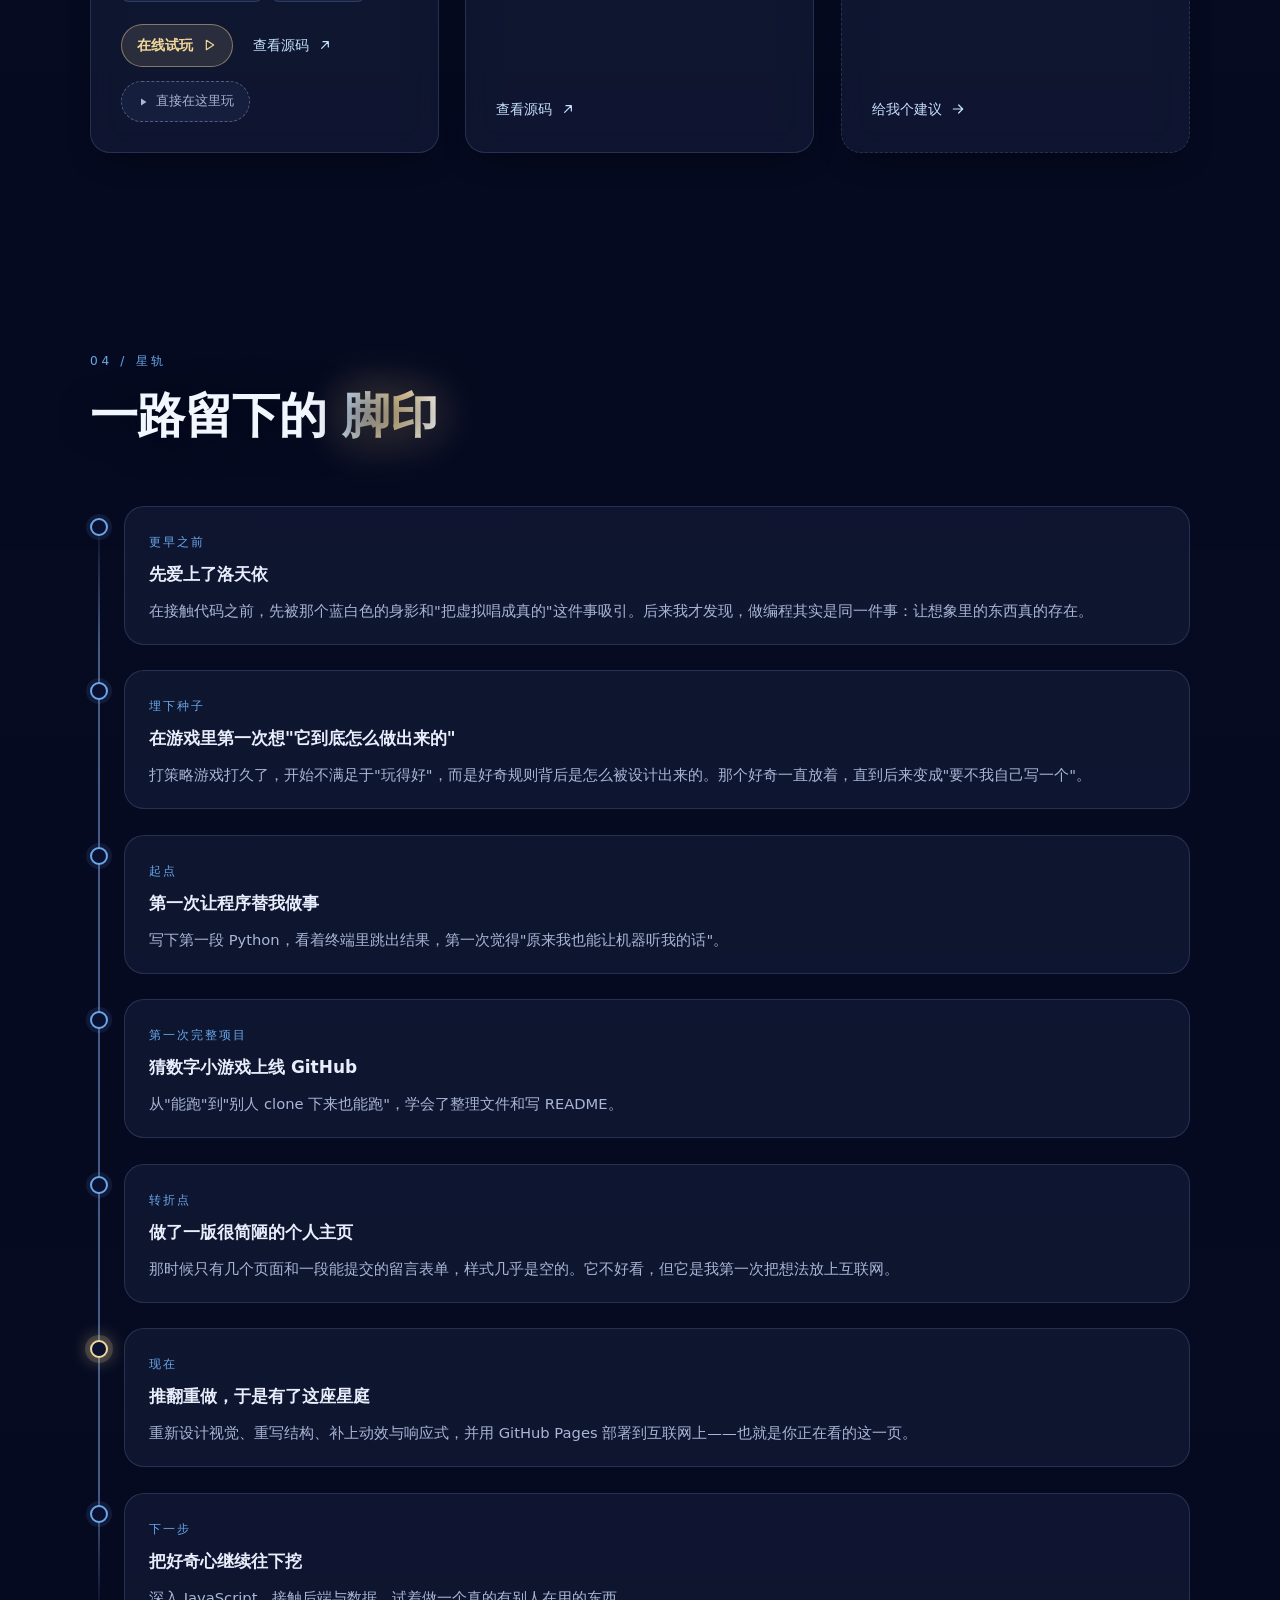
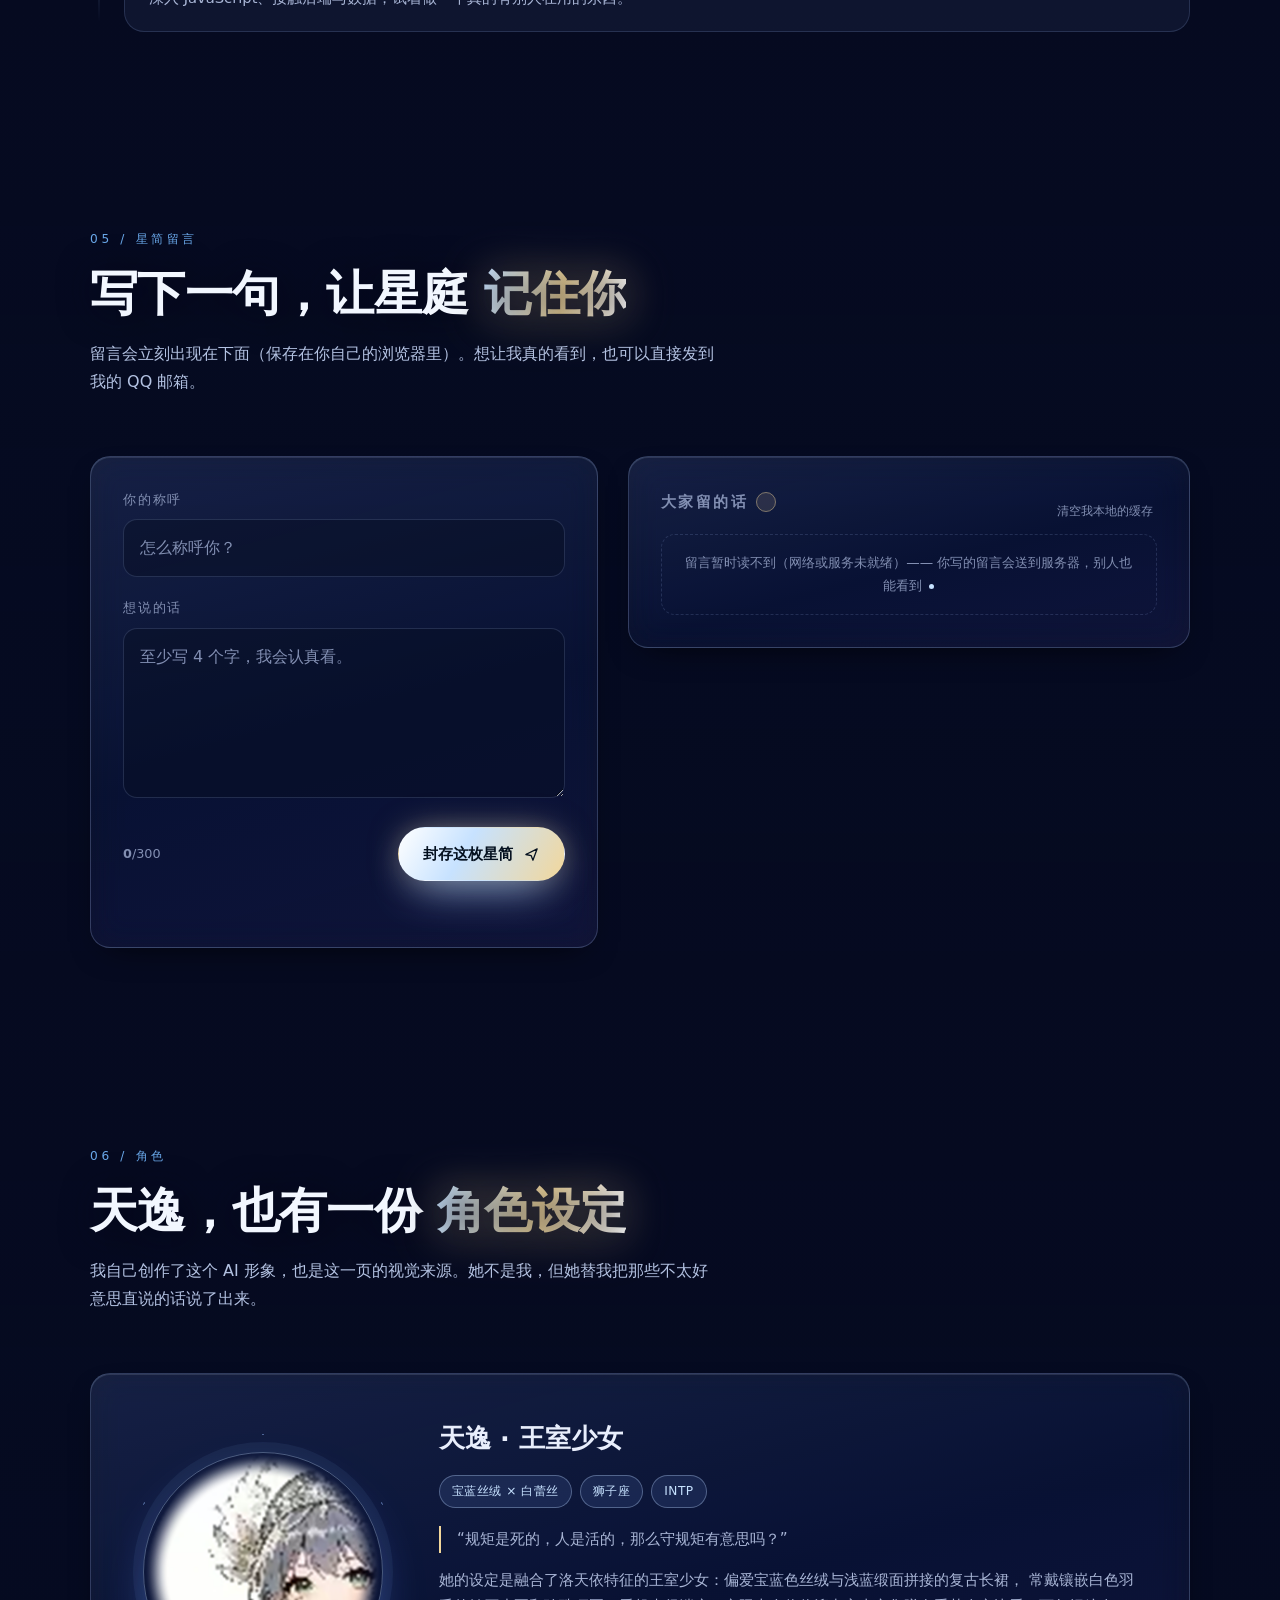
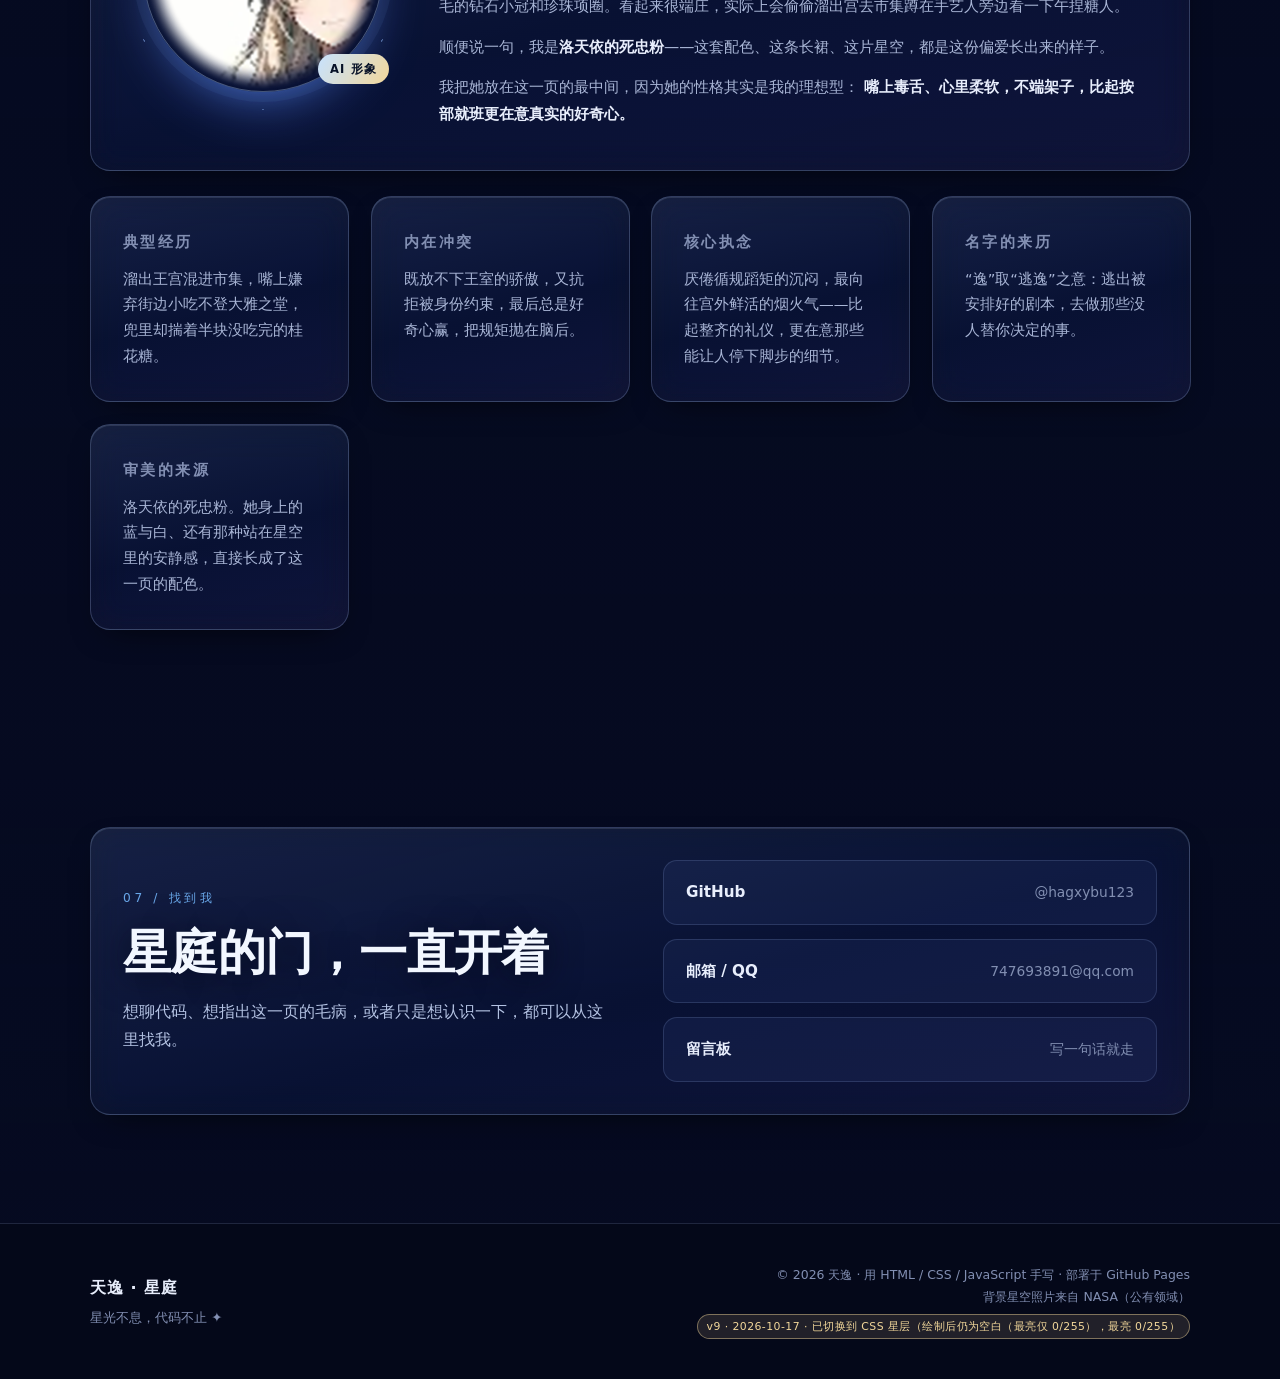
==== commit 348df751: "chore: 资源版本号 -> 20261017m 配合内联试玩与游戏卡片更新，避免样式与脚本被缓存。" ====
--- a/index.html
+++ b/index.html
@@ -19,7 +19,7 @@
 <link rel="icon" href="assets/img/avatar.png" type="image/png">
 <link rel="apple-touch-icon" href="assets/img/avatar.png">
 <link rel="preload" as="image" href="assets/img/hero.jpg" fetchpriority="high">
-<link rel="stylesheet" href="assets/css/style.css?v=20261017l">
+<link rel="stylesheet" href="assets/css/style.css?v=20261017m">
 <noscript>
   <style>
     /* 脚本被禁用时，页面依然完整可读 */
@@ -435,6 +435,18 @@
               <svg viewBox="0 0 24 24" aria-hidden="true"><path d="M7 17 17 7M9 7h8v8"/></svg>
             </a>
           </div>
+        
+          <!-- 内联试玩：点击后才加载 iframe，完全隔离，不影响主页性能与样式 -->
+          <div class="inline-play">
+            <button class="inline-play-toggle" type="button" aria-expanded="false" aria-controls="gameFrameWrap">
+              <svg viewBox="0 0 24 24" aria-hidden="true"><path d="M8 5v14l11-7L8 5Z"/></svg>
+              直接在这里玩
+            </button>
+            <div class="inline-play-frame" id="gameFrameWrap" hidden>
+              <iframe id="gameFrame" title="猜数字小游戏" loading="lazy"
+                      referrerpolicy="no-referrer" data-src="https://hagxybu123.github.io/guess-number-game/"></iframe>
+            </div>
+          </div>
         </article>
 
         <article class="work-card" data-reveal>
@@ -722,6 +734,6 @@
   <svg viewBox="0 0 24 24" aria-hidden="true"><path d="M12 19V5M6 11l6-6 6 6"/></svg>
 </button>
 
-<script src="assets/js/main.js?v=20261017l" defer></script>
+<script src="assets/js/main.js?v=20261017m" defer></script>
 </body>
 </html>
--- a/assets/css/style.css
+++ b/assets/css/style.css
@@ -2494,3 +2494,64 @@
   background: rgba(242, 215, 155, .2);
   border-color: rgba(242, 215, 155, .7);
 }
+
+/* ---------------------------------------------------------------- 内联试玩
+   作品卡里"直接在这里玩"的面板。
+   设计取舍：用 iframe 而不是把游戏代码内联进主页 ——
+   主页的星空/AI/留言板共用全局作用域，游戏又有自己的全屏背景与样式，
+   直接内联会互相污染；iframe 完全隔离，且游戏页出错也不会影响主页。
+   iframe 只在用户点击后才真正加载（data-src -> src），首屏不多下载一个字节。 */
+.inline-play { margin-top: 14px; }
+
+.inline-play-toggle {
+  display: inline-flex;
+  align-items: center;
+  gap: 7px;
+  padding: 8px 15px;
+  border-radius: 999px;
+  border: 1px dashed var(--glass-bd-strong);
+  background: rgba(120, 160, 255, .07);
+  color: var(--text-soft);
+  font: inherit;
+  font-size: .82rem;
+  cursor: pointer;
+  transition: color .25s, border-color .25s, background .25s;
+}
+
+.inline-play-toggle:hover {
+  color: var(--ice-200);
+  border-color: rgba(150, 185, 255, .55);
+  background: rgba(120, 160, 255, .13);
+}
+
+.inline-play-toggle svg {
+  width: 12px;
+  height: 12px;
+  fill: currentColor;
+  flex: none;
+}
+
+.inline-play-toggle[aria-expanded="true"] svg { transform: scaleX(-1); }
+
+/* 展开后的容器：给一个固定的宽高比，避免加载瞬间的尺寸跳动 */
+.inline-play-frame {
+  margin-top: 12px;
+  border-radius: 12px;
+  overflow: hidden;
+  border: 1px solid var(--glass-bd);
+  background: #070b1c;
+  /* 用 aspect-ratio 预留高度，iframe 加载时不会把下面的内容顶来顶去 */
+  aspect-ratio: 4 / 5;
+  max-height: 620px;
+}
+
+.inline-play-frame iframe {
+  display: block;
+  width: 100%;
+  height: 100%;
+  border: 0;
+}
+
+@media (max-width: 560px) {
+  .inline-play-frame { aspect-ratio: 3 / 4; }
+}
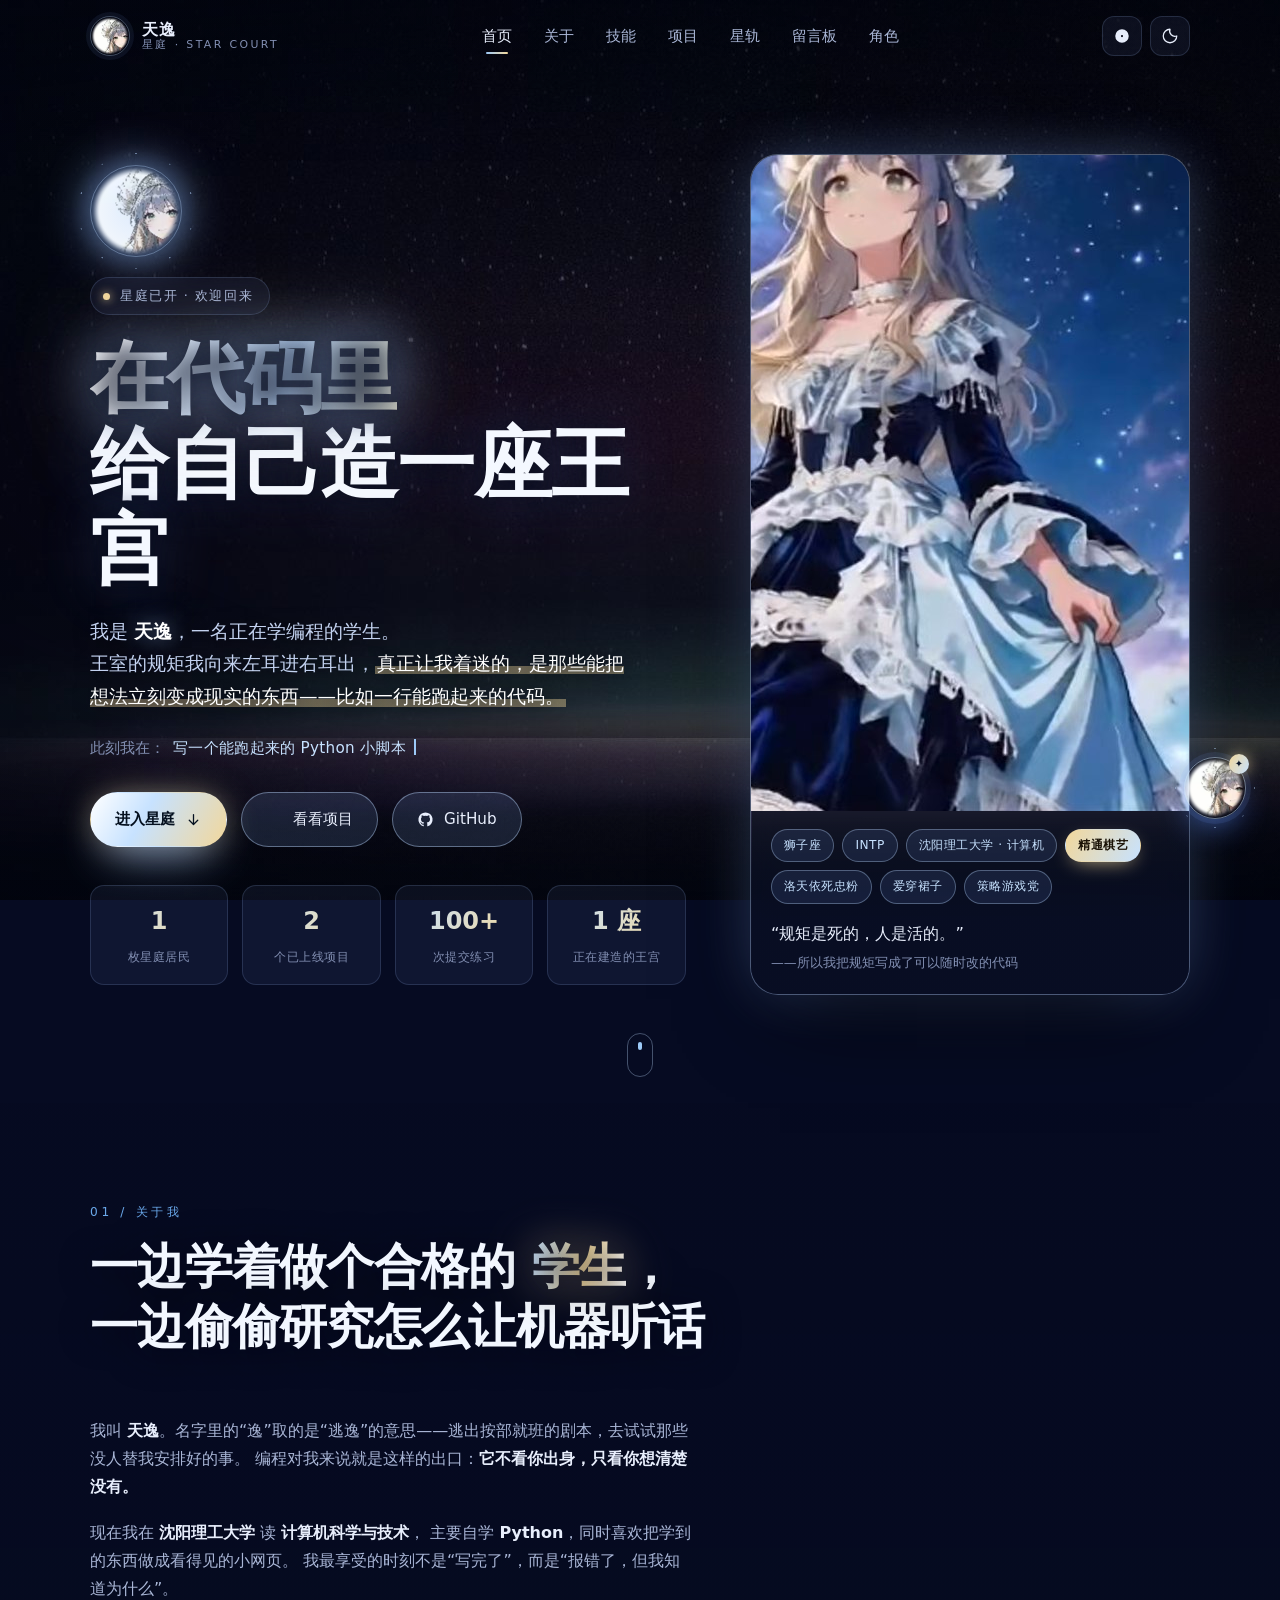
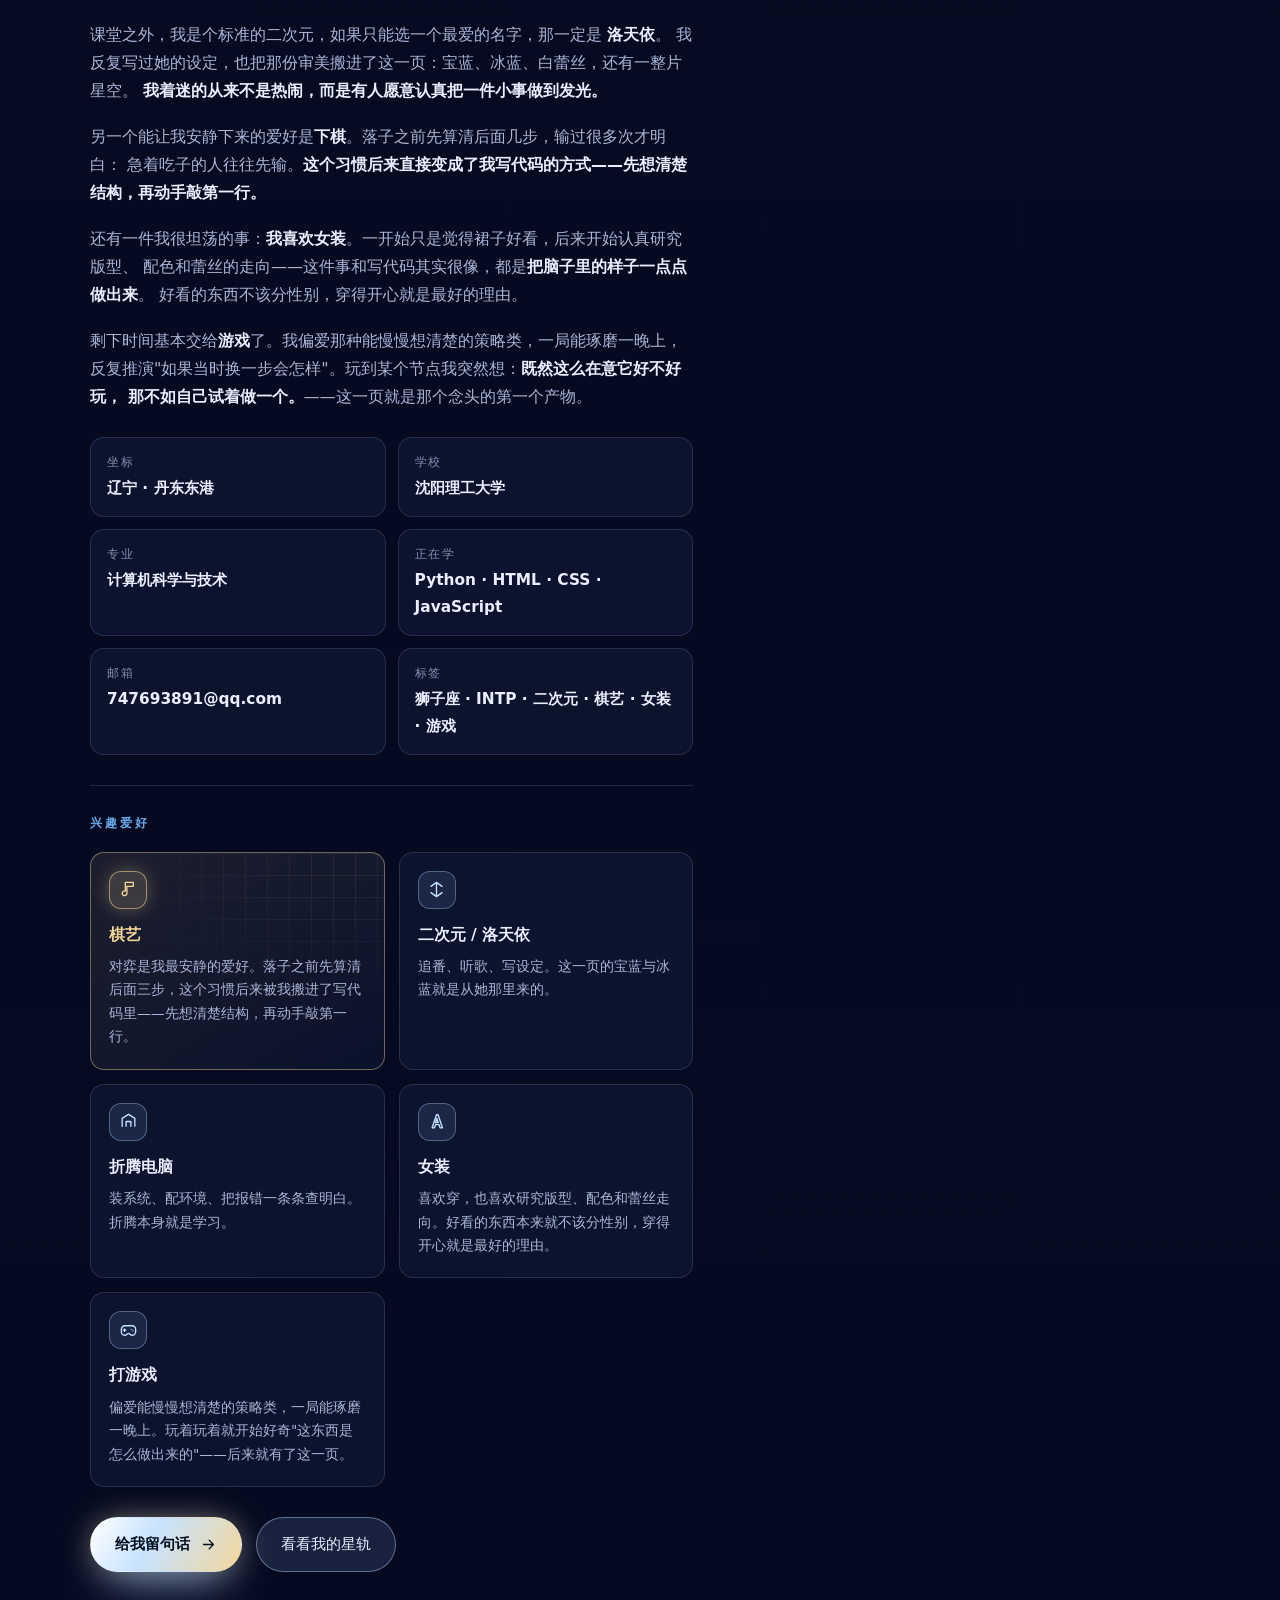
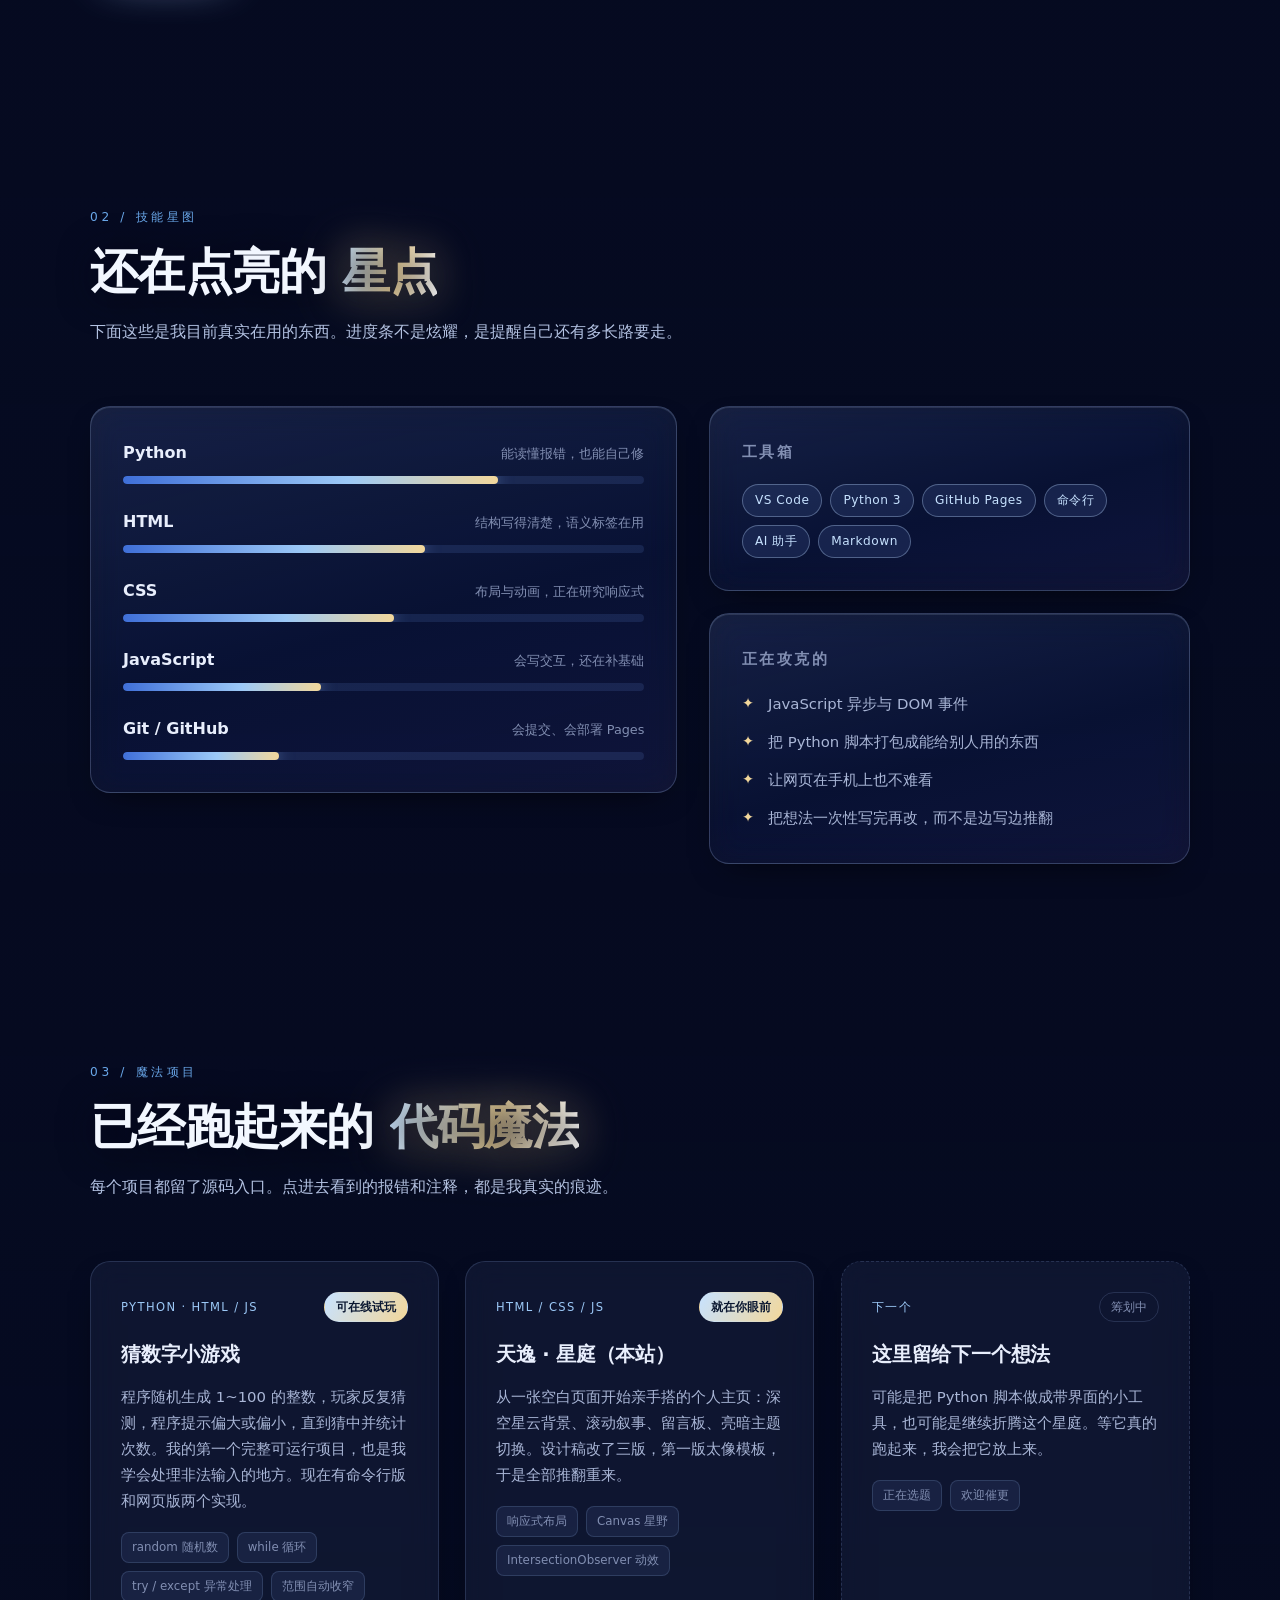
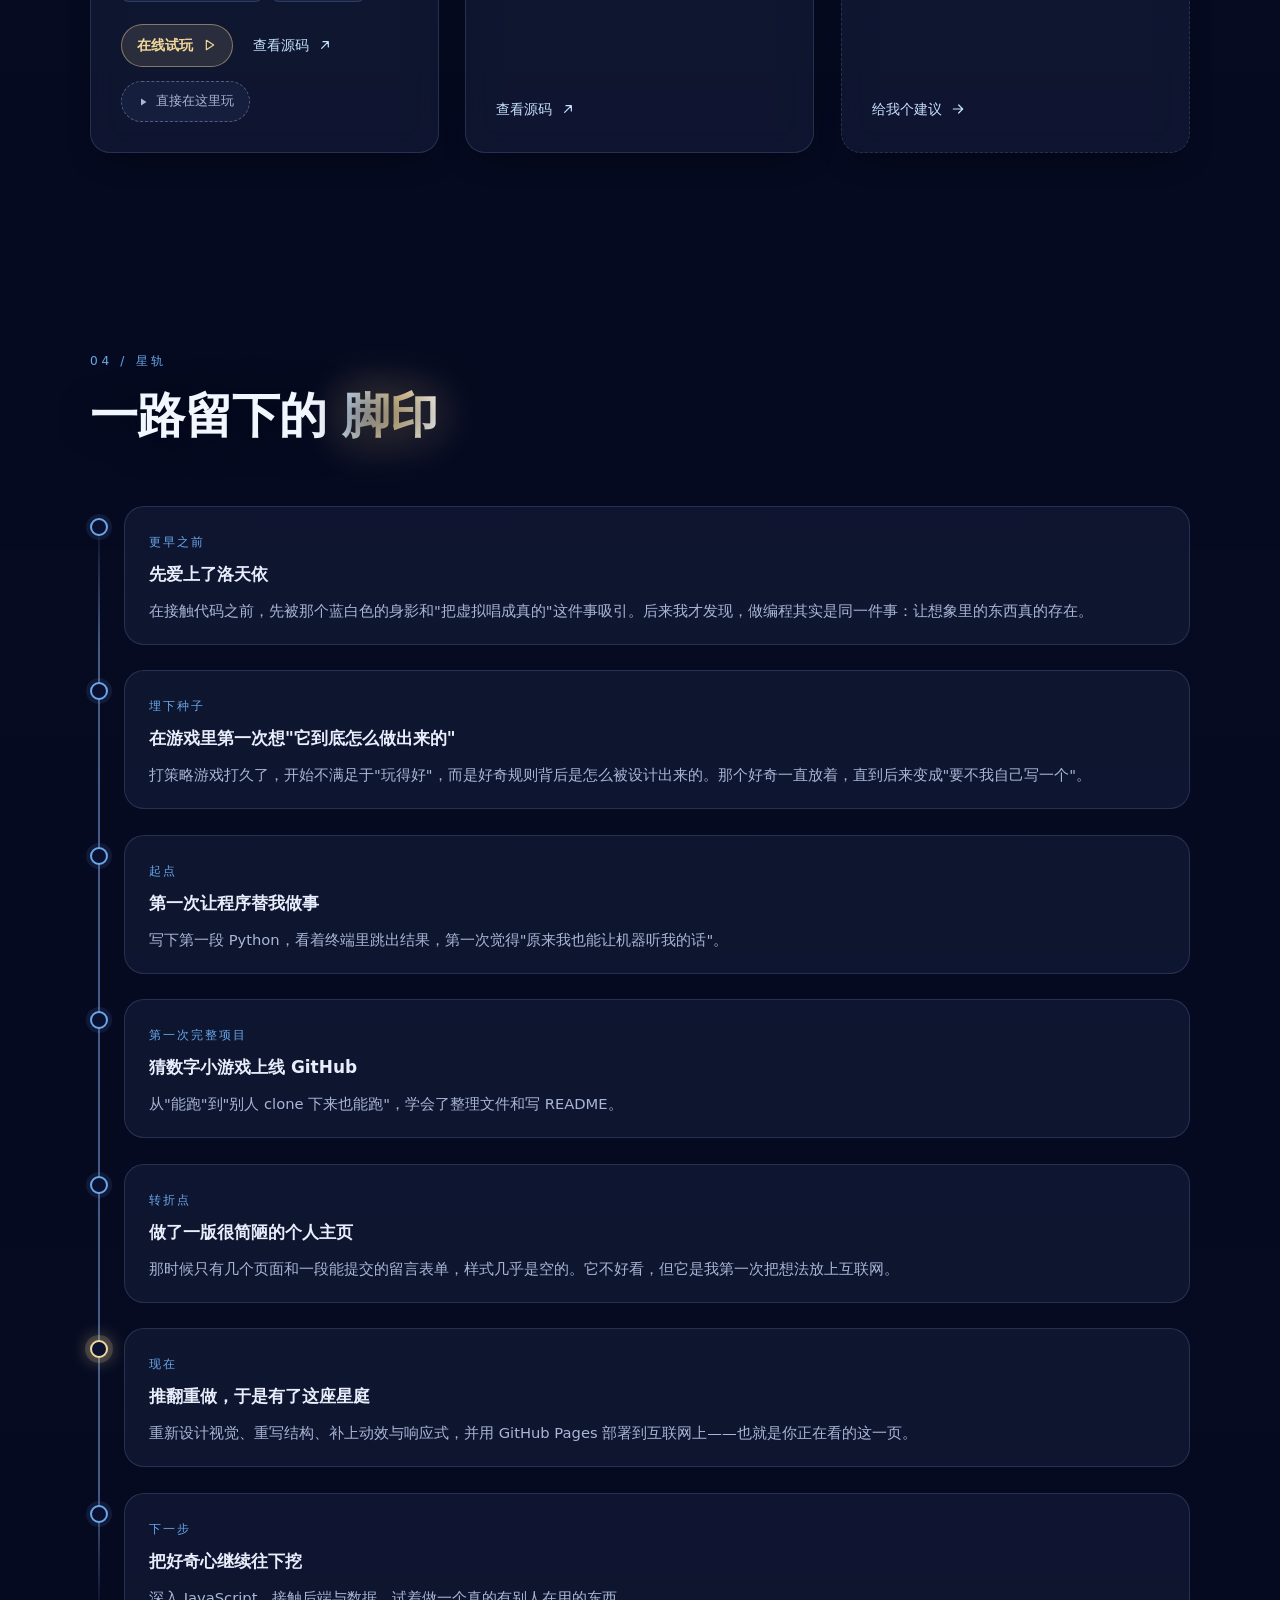
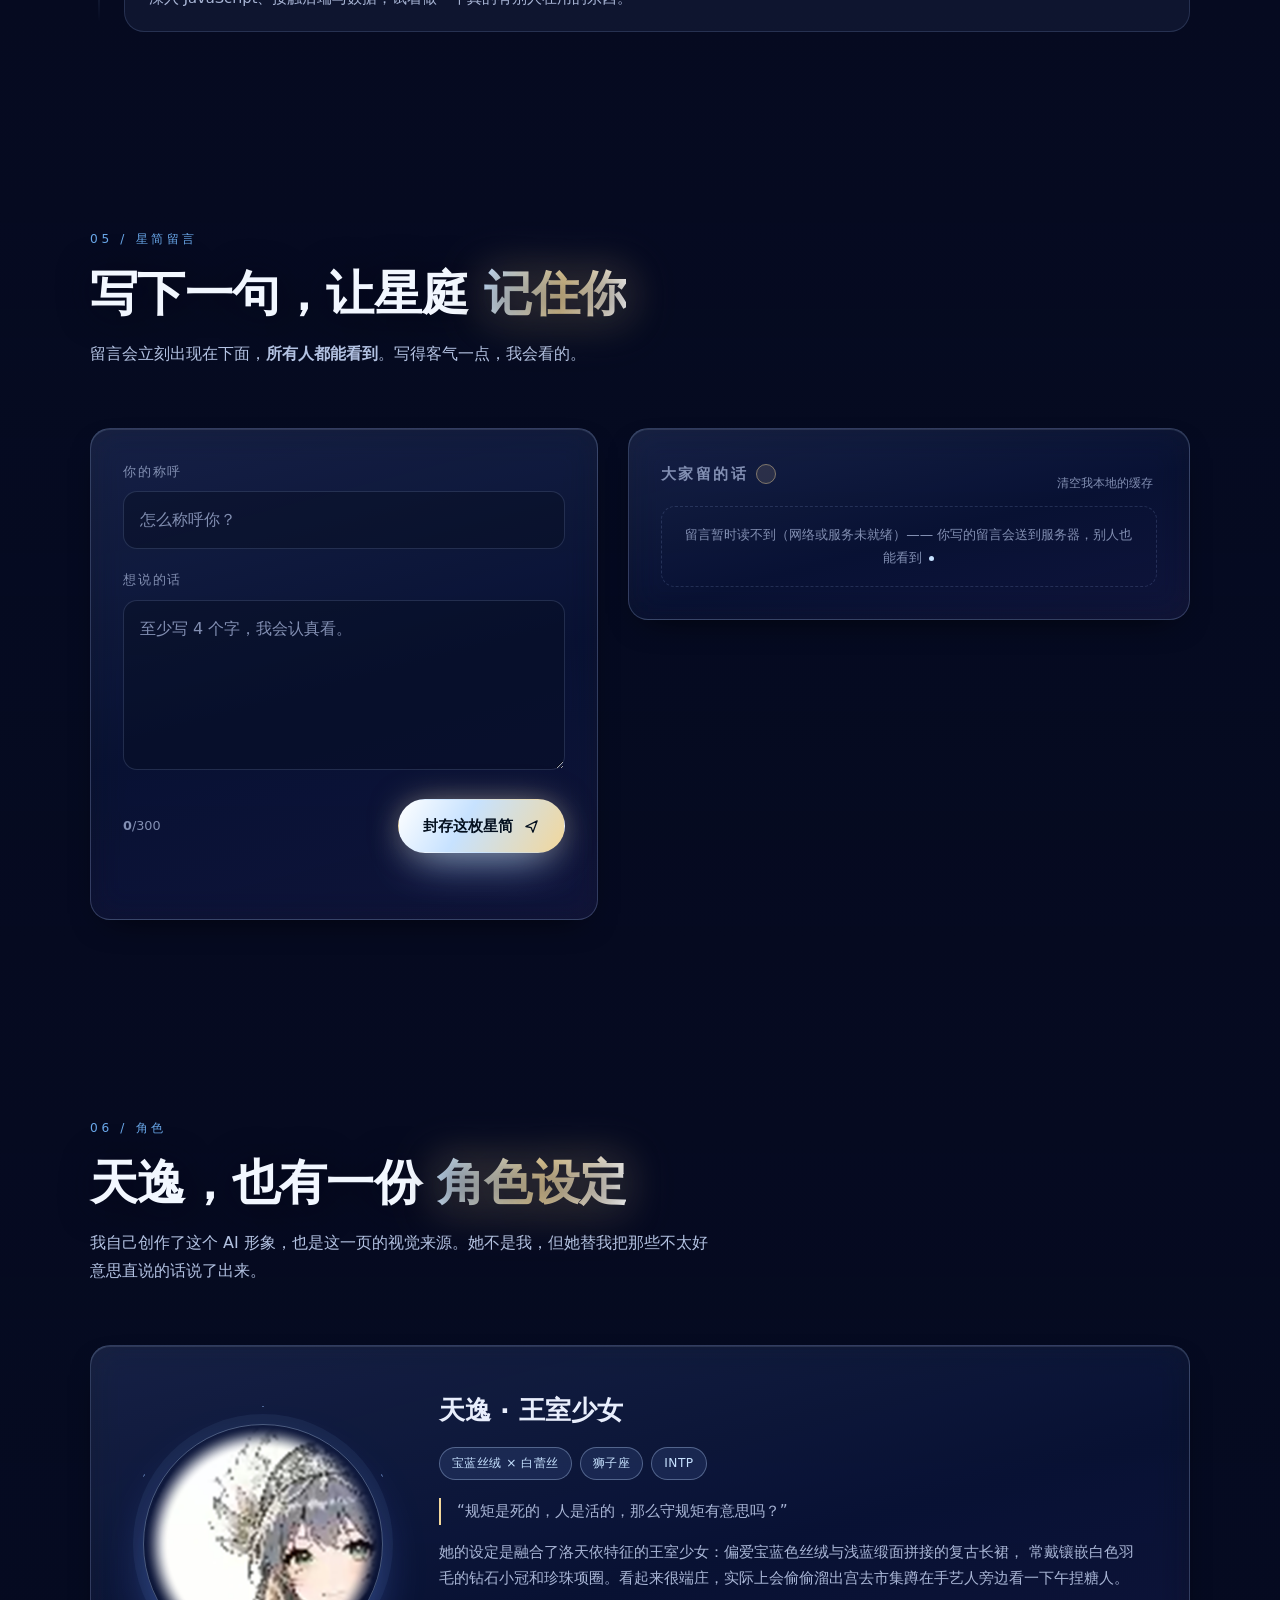
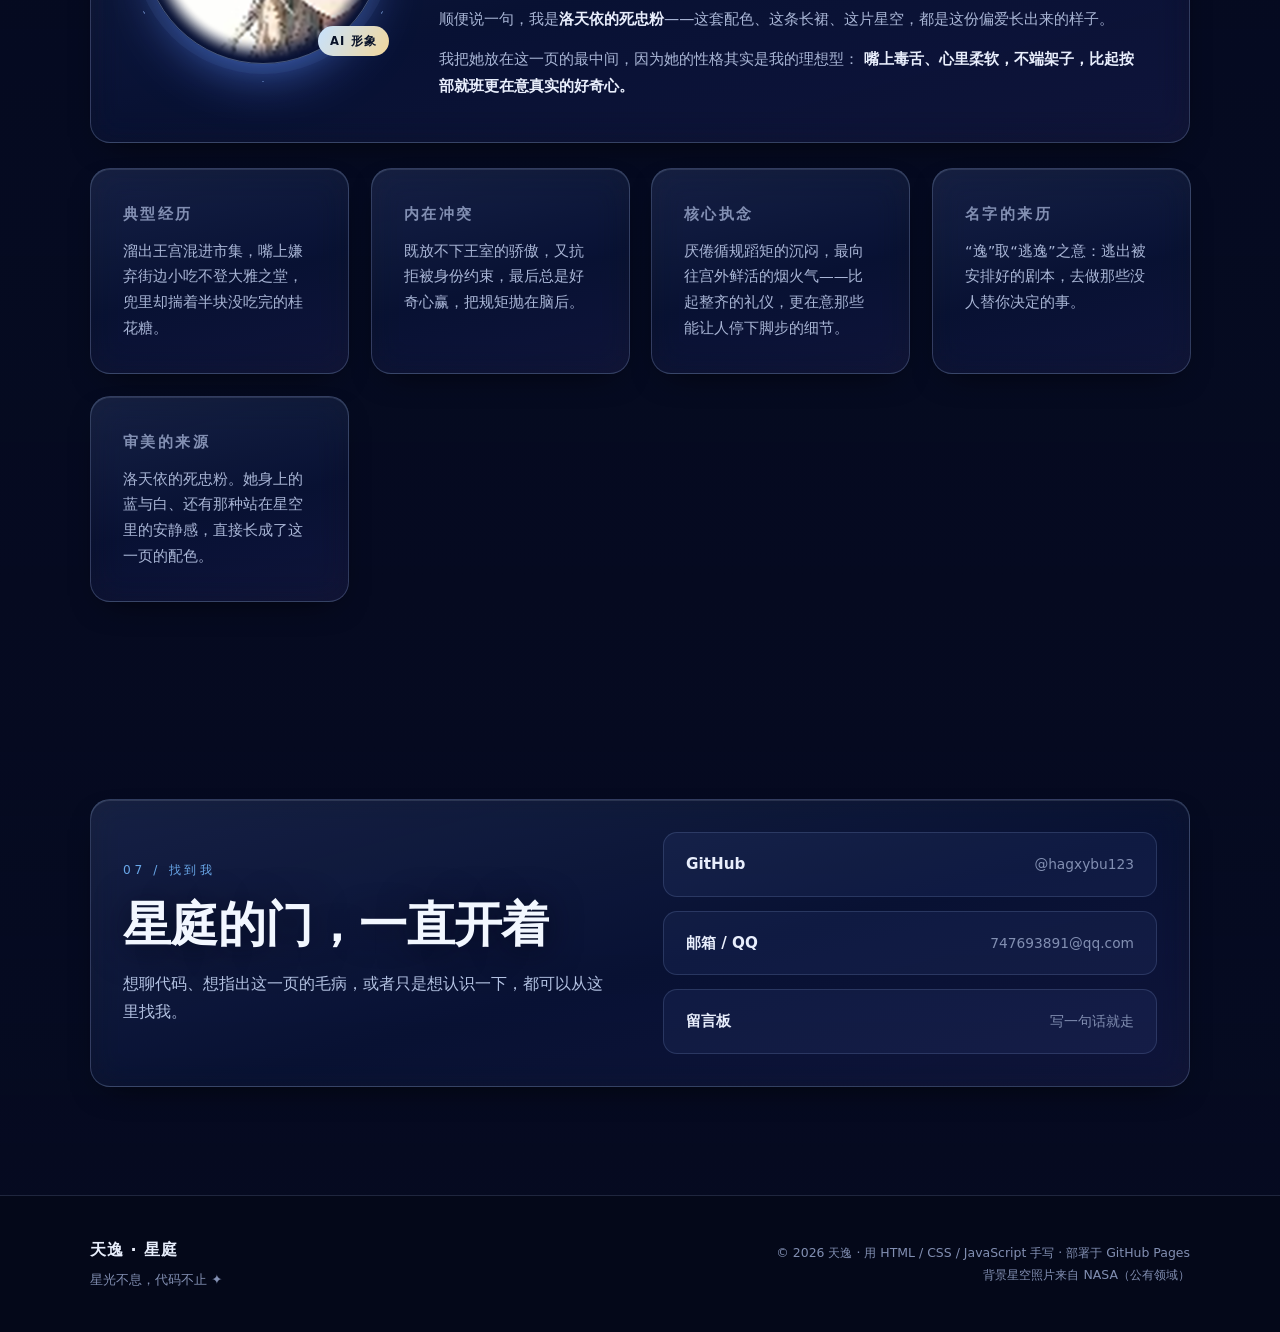
==== commit 04ca2d14: "fix: 修掉评审指出的调试残留、SEO 缺失与留言板旧文案 针对评审意见逐条实测核对后，确认 3 项是真问题，2 项是误判。  【真问题 1】调试文案暴露给普通访客（最严重） 运行时会把探针读数写进" ====
--- a/index.html
+++ b/index.html
@@ -10,16 +10,18 @@
 <meta property="og:type" content="website">
 <meta property="og:title" content="天逸 · 星庭">
 <meta property="og:description" content="在代码里，给自己造一座王宫。">
-<meta property="og:image" content="assets/img/portrait.jpg">
+<meta property="og:image" content="https://hagxybu123.github.io/assets/img/portrait.jpg">
+  <meta property="og:image:width" content="541">
+  <meta property="og:image:height" content="656">
 <meta property="og:locale" content="zh_CN">
 <meta name="twitter:card" content="summary_large_image">
 <meta name="twitter:title" content="天逸 · 星庭">
 <meta name="twitter:description" content="在代码里，给自己造一座王宫。">
-<meta name="twitter:image" content="assets/img/portrait.jpg">
+<meta name="twitter:image" content="https://hagxybu123.github.io/assets/img/portrait.jpg">
 <link rel="icon" href="assets/img/avatar.png" type="image/png">
 <link rel="apple-touch-icon" href="assets/img/avatar.png">
 <link rel="preload" as="image" href="assets/img/hero.jpg" fetchpriority="high">
-<link rel="stylesheet" href="assets/css/style.css?v=20261017m">
+<link rel="stylesheet" href="assets/css/style.css?v=20261018a">
 <noscript>
   <style>
     /* 脚本被禁用时，页面依然完整可读 */
@@ -39,6 +41,13 @@
   "knowsAbout": ["Python", "HTML", "CSS", "JavaScript"]
 }
 </script>
+
+  <!-- 首选 URL：告诉搜索引擎与聚合器"同一个页面只有一个正式地址" -->
+  <link rel="canonical" href="https://hagxybu123.github.io/">
+  <!-- og:url 与 og:site_name：社交平台生成预览卡时用它们判断归属 -->
+  <meta property="og:url" content="https://hagxybu123.github.io/">
+  <meta property="og:site_name" content="天逸 · 星庭">
+
 </head>
 <body>
 <!-- 开场页：点击「进入星庭」后星云散开 -->
@@ -561,7 +570,7 @@
       <header class="section-head" data-reveal>
         <p class="kicker">05 / 星简留言</p>
         <h2 class="section-title">写下一句，让星庭 <em>记住你</em></h2>
-        <p class="section-lead">留言会立刻出现在下面（保存在你自己的浏览器里）。想让我真的看到，也可以直接发到我的 QQ 邮箱。</p>
+        <p class="section-lead">留言会立刻出现在下面，<strong>所有人都能看到</strong>。写得客气一点，我会看的。</p>
       </header>
 
       <div class="guest-grid">
@@ -734,6 +743,6 @@
   <svg viewBox="0 0 24 24" aria-hidden="true"><path d="M12 19V5M6 11l6-6 6 6"/></svg>
 </button>
 
-<script src="assets/js/main.js?v=20261017m" defer></script>
+<script src="assets/js/main.js?v=20261018a" defer></script>
 </body>
 </html>
--- a/assets/css/style.css
+++ b/assets/css/style.css
@@ -2555,3 +2555,34 @@
 @media (max-width: 560px) {
   .inline-play-frame { aspect-ratio: 3 / 4; }
 }
+
+/* ---------------------------------------------------------------- 调试标记
+   左下角的版本/探针标记只在 URL 带 ?debug 时显示（例如
+   https://hagxybu123.github.io/?debug）。
+   为什么：这些是开发期排障用的信息，普通访客看到
+   "已切换到 CSS 星层（最亮仅 0/255）" 这类文案会以为网站坏了。
+   需要排障时加 ?debug 即可，功能完全不变。 */
+.build-stamp,
+.build-tag { display: none !important; }
+
+html.is-debug .build-stamp {
+  display: inline-block !important;
+  position: fixed;
+  left: 10px;
+  bottom: 10px;
+  z-index: 150;
+  padding: 4px 11px;
+  border-radius: 999px;
+  border: 1px solid rgba(242, 215, 155, .55);
+  background: rgba(10, 16, 40, .9);
+  color: #f2d79b;
+  font-size: .7rem;
+  letter-spacing: .06em;
+  pointer-events: none;
+  max-width: 92vw;
+  overflow: hidden;
+  text-overflow: ellipsis;
+  white-space: nowrap;
+}
+
+html.is-debug .build-tag { display: inline-block !important; }
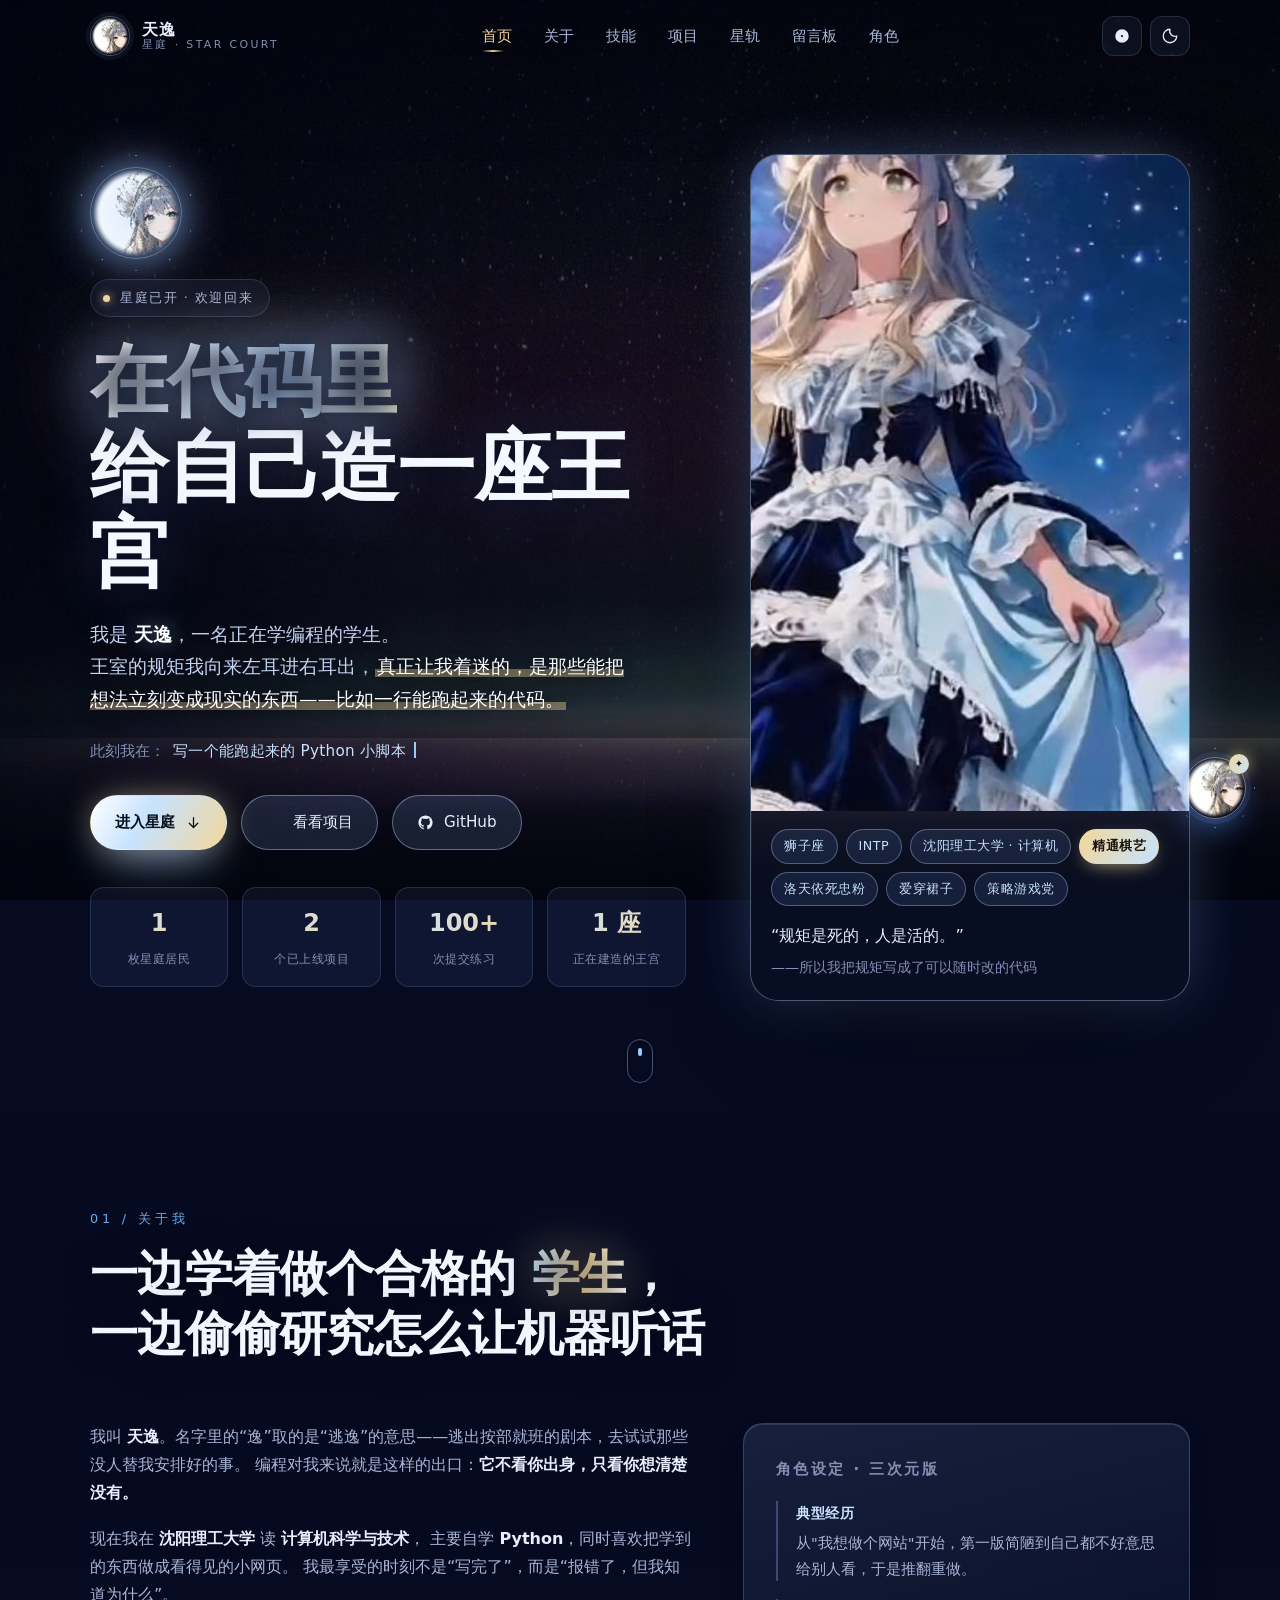
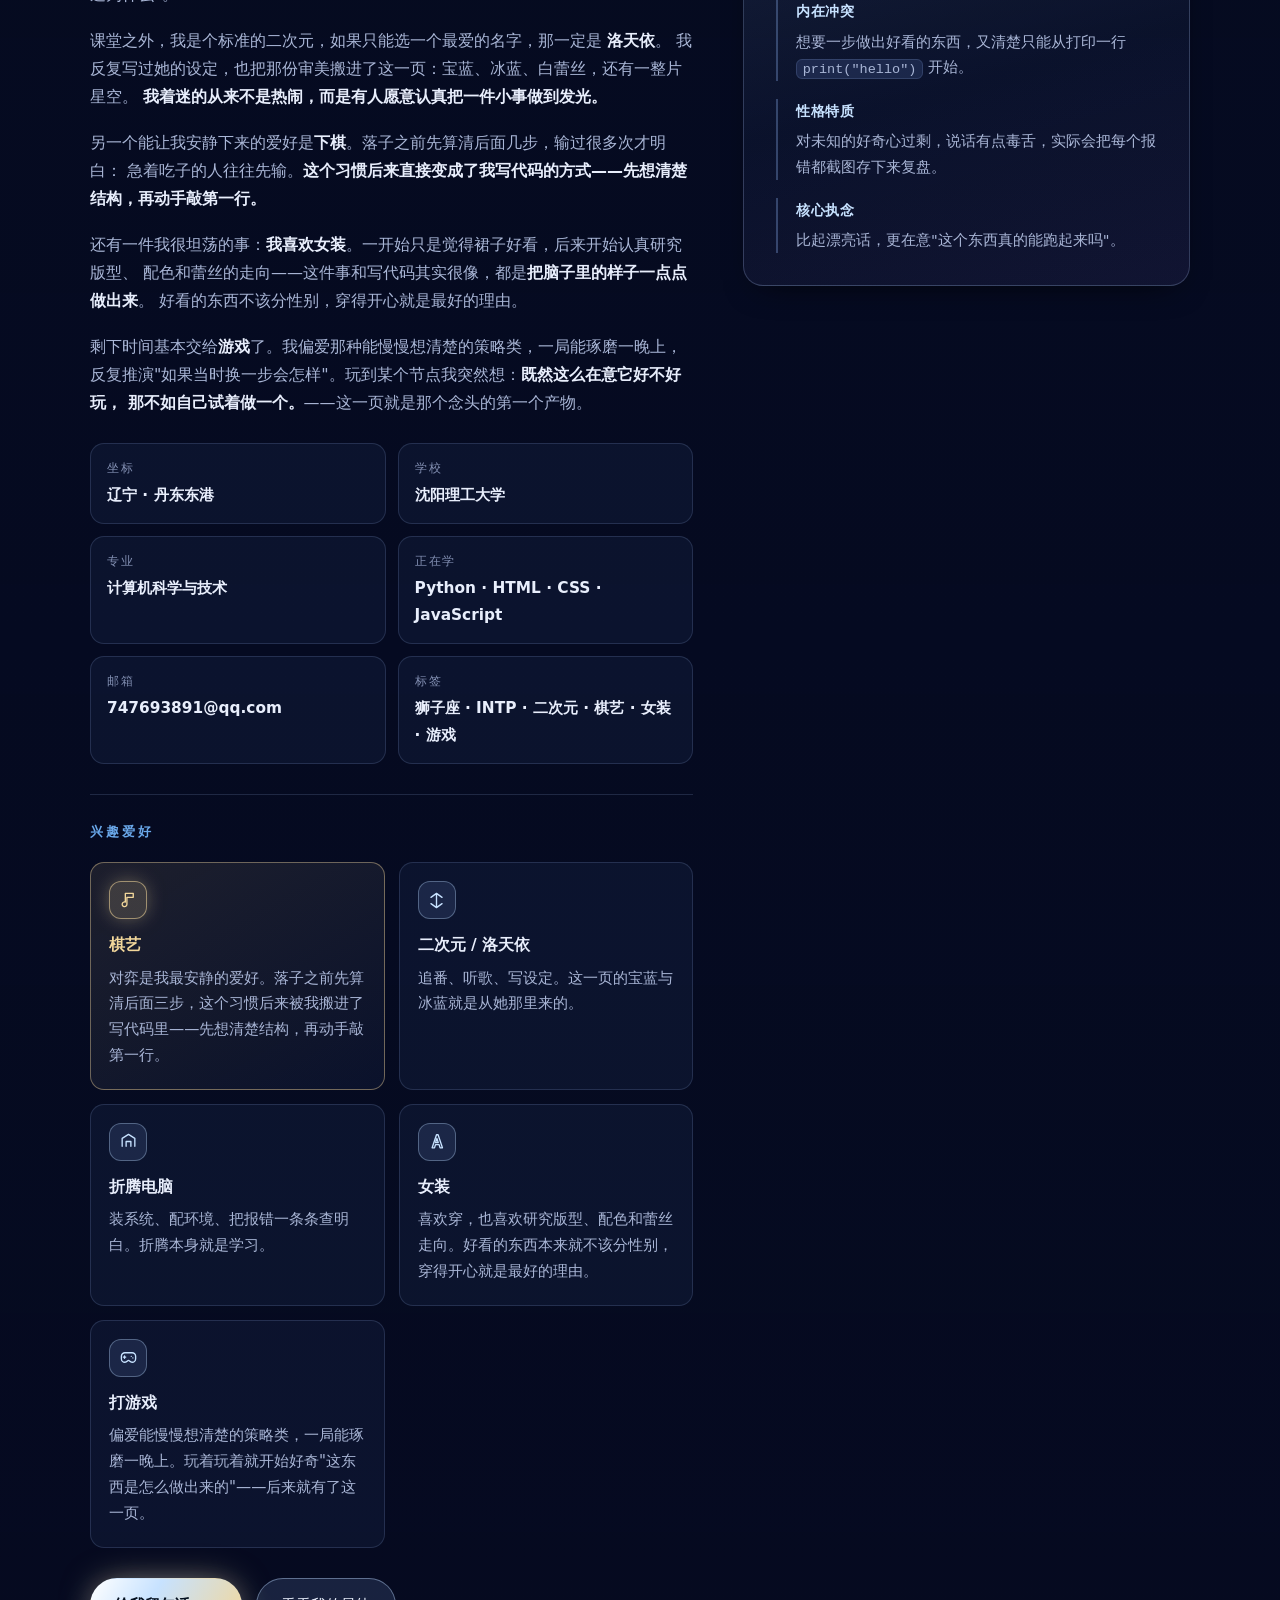
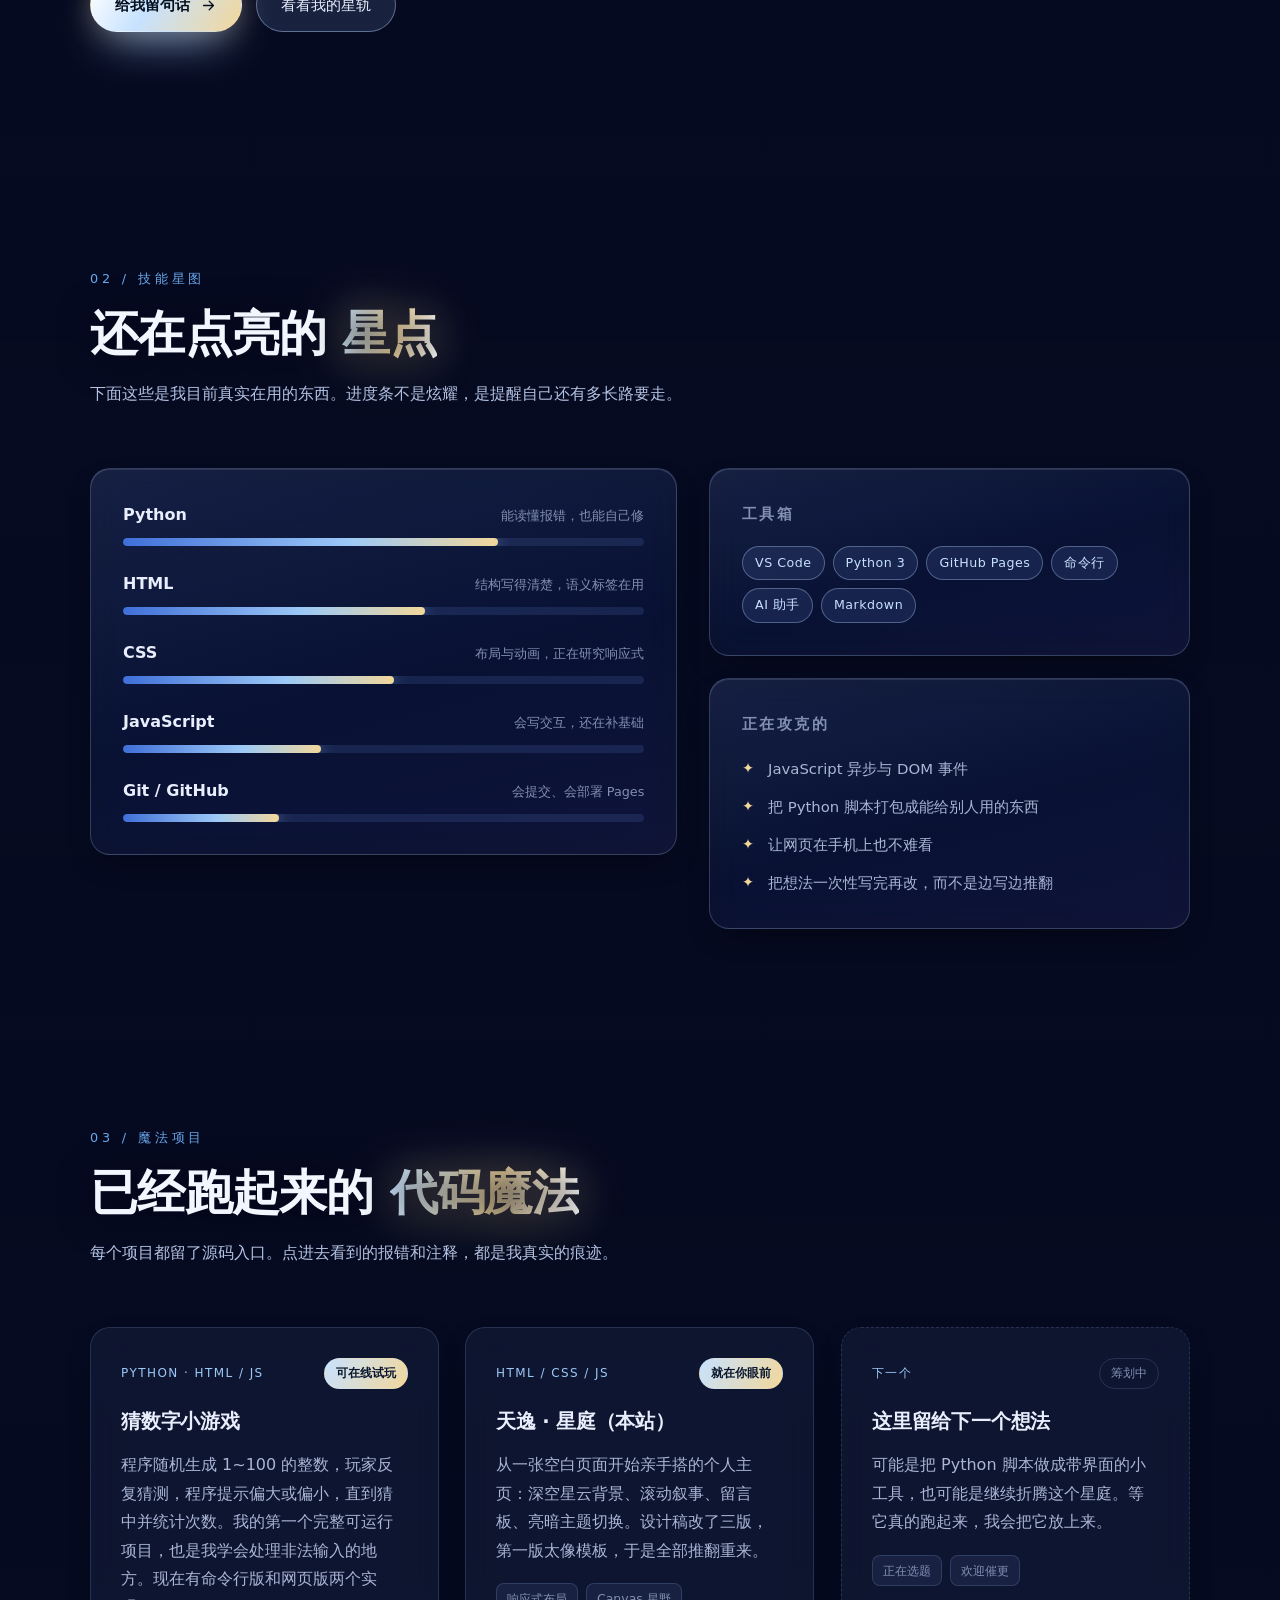
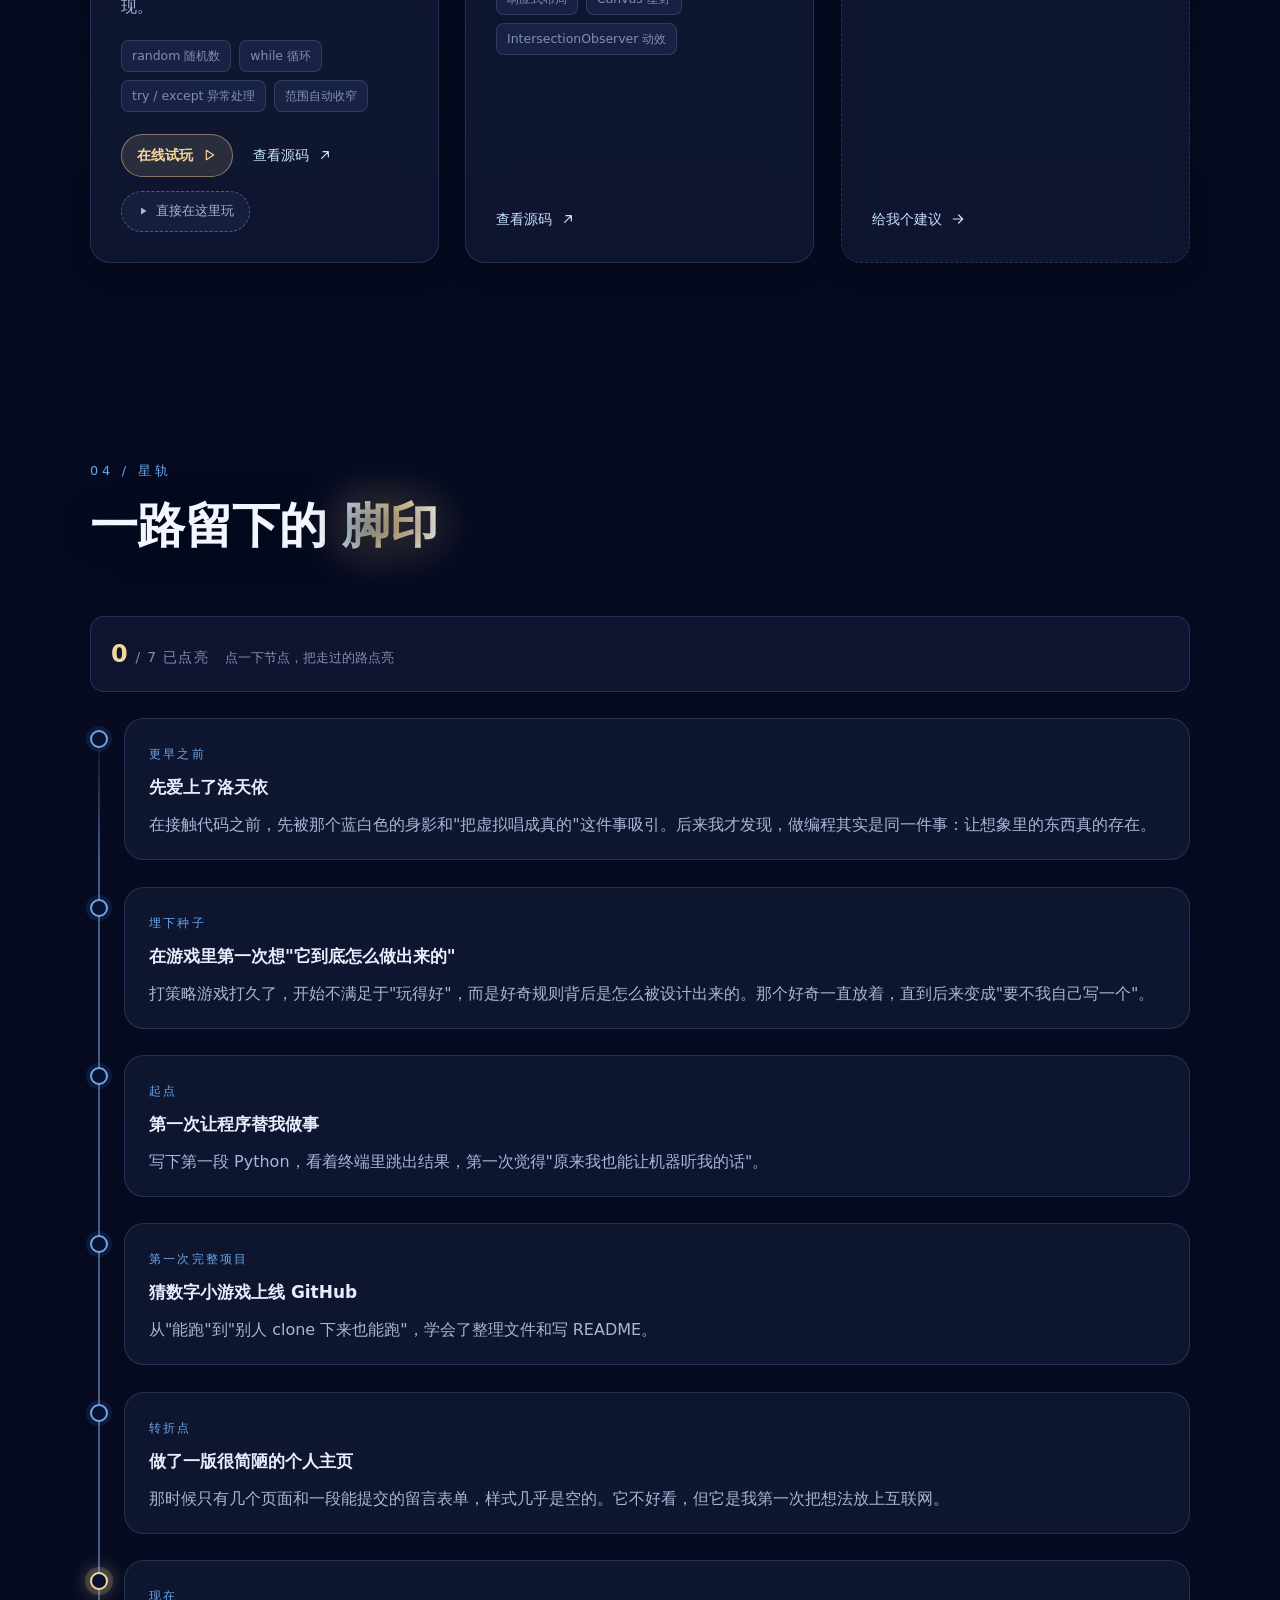
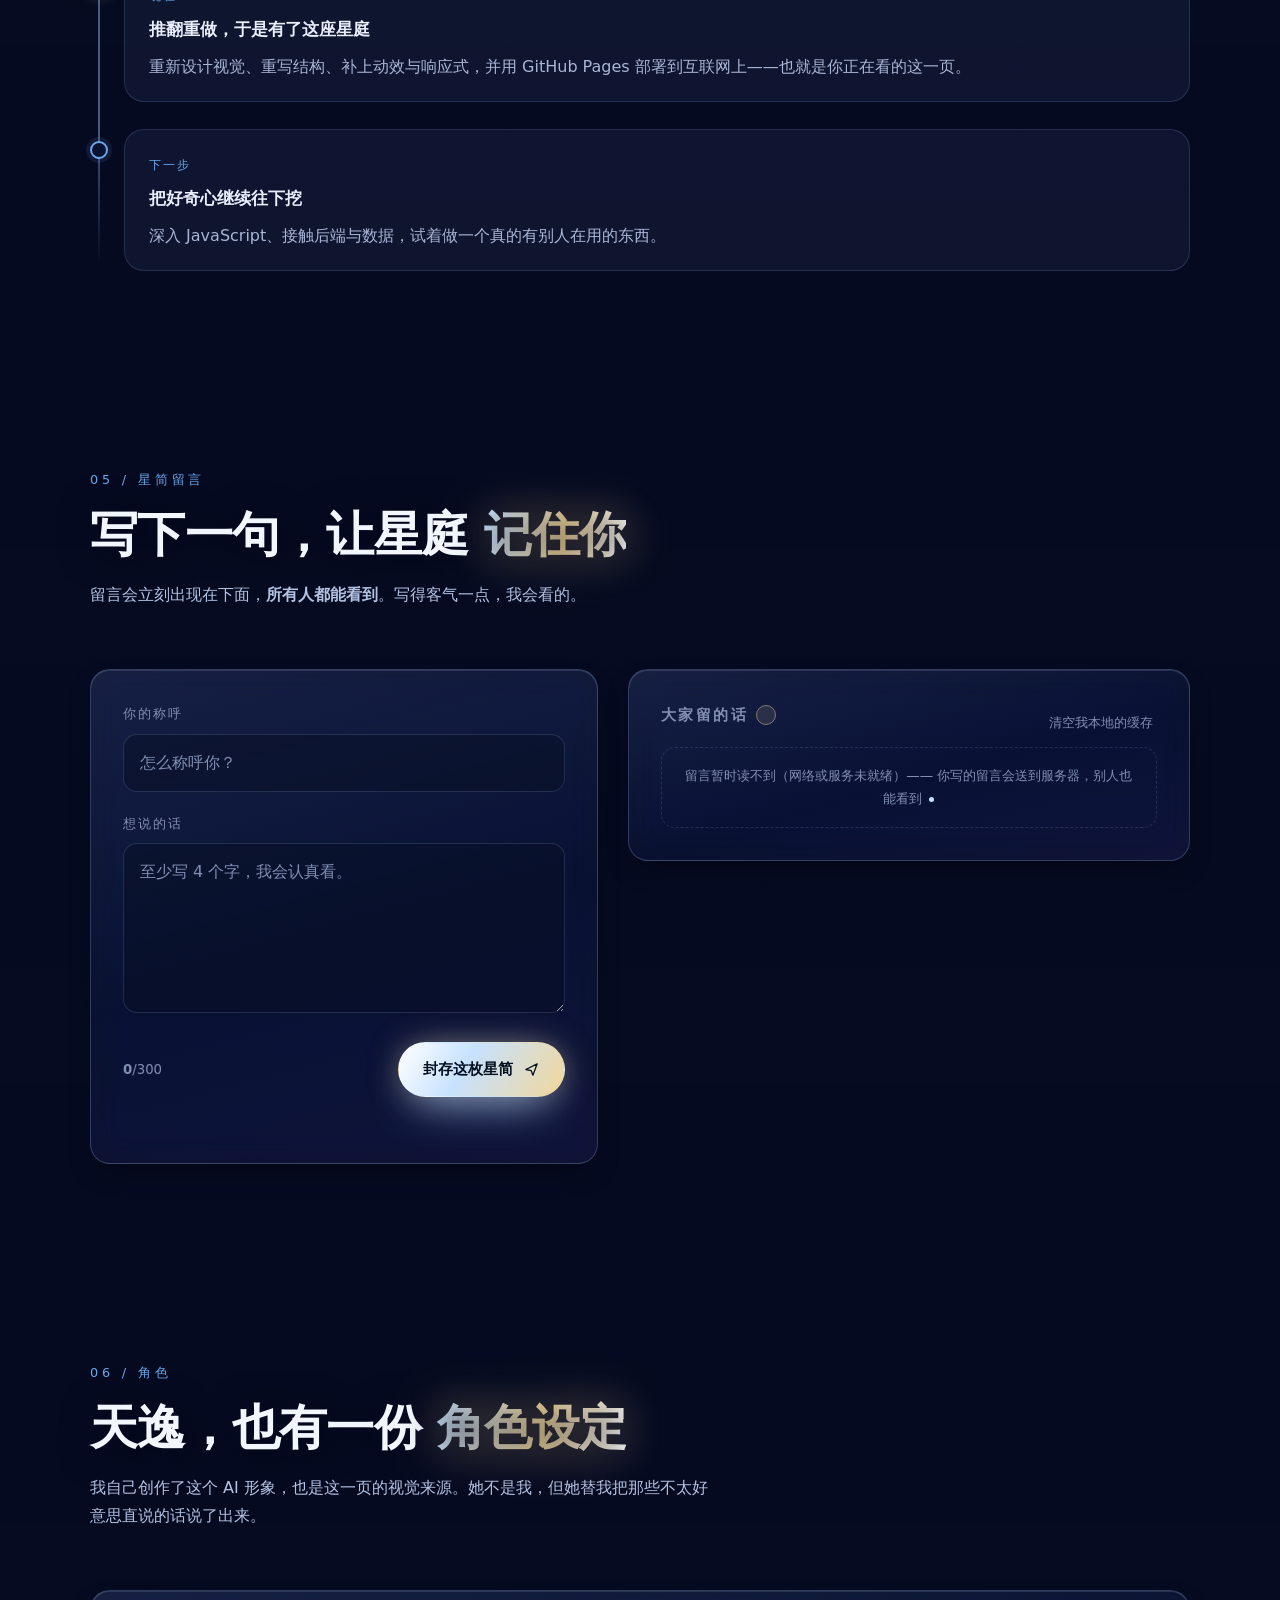
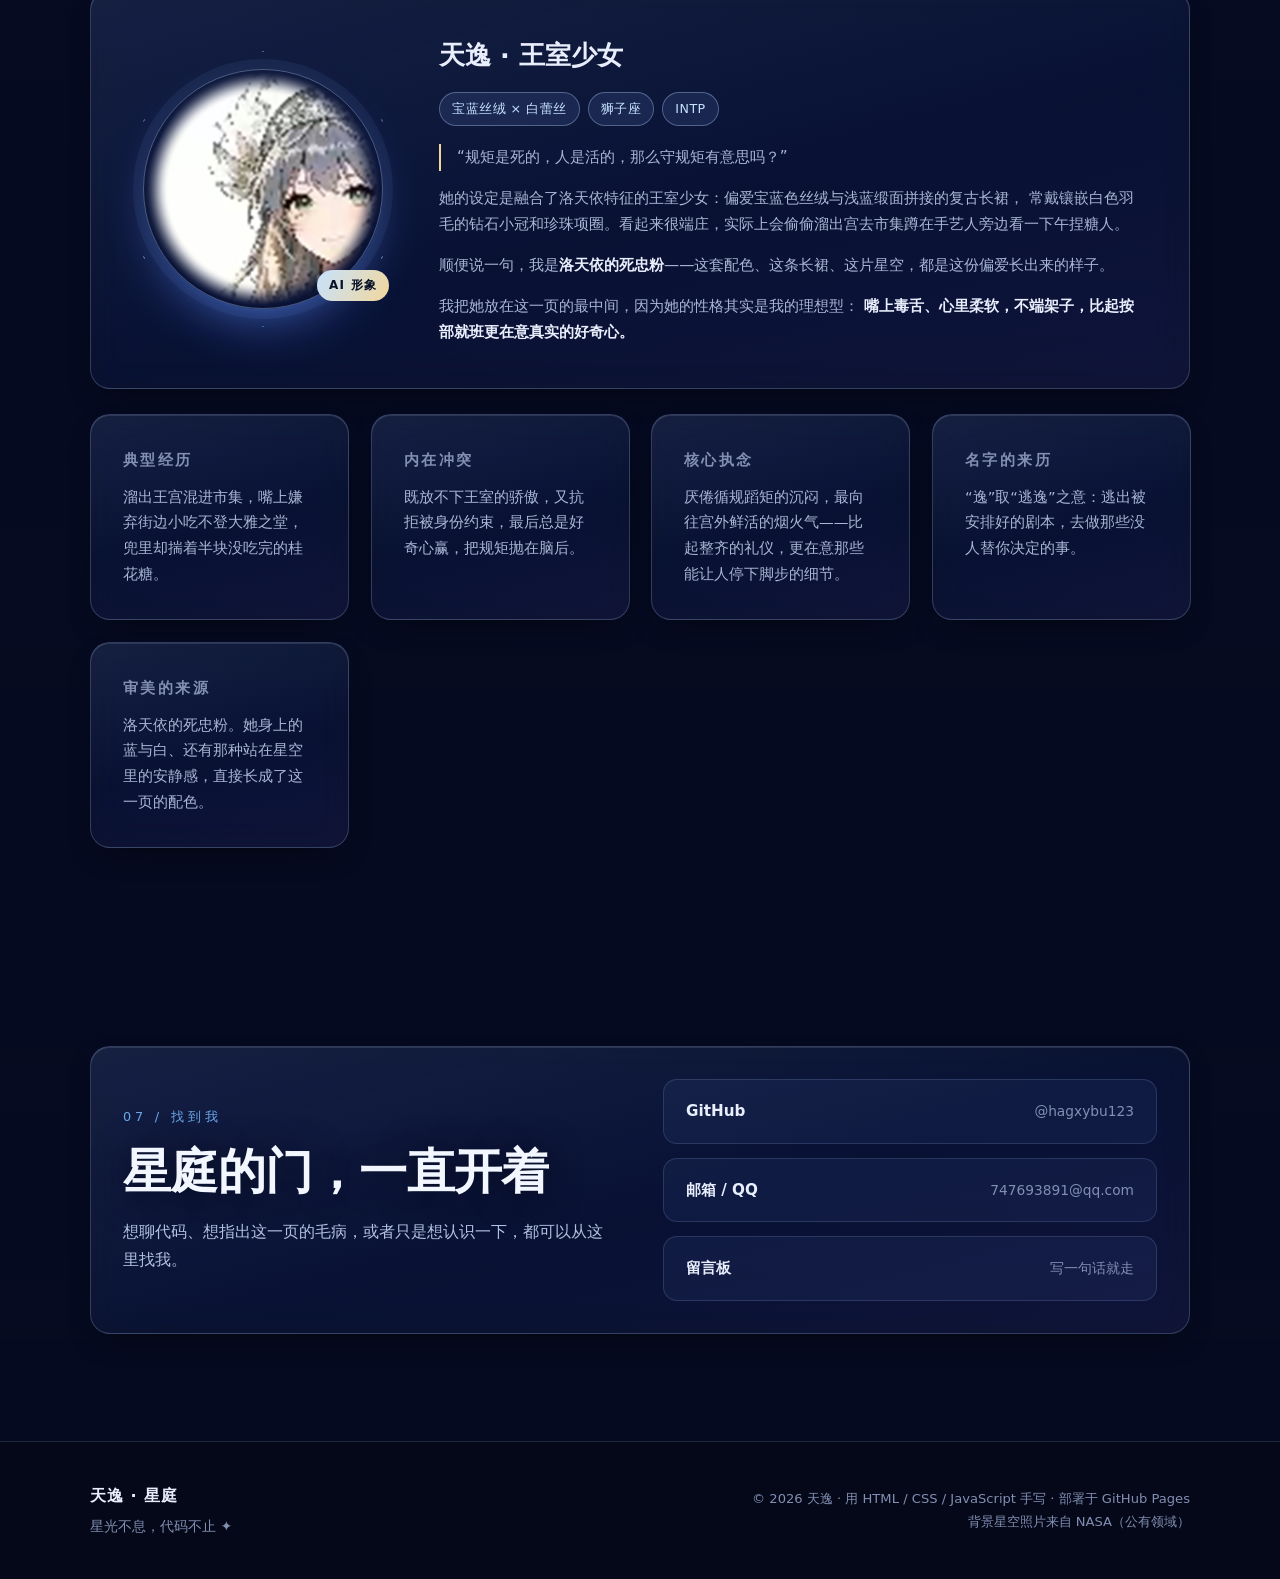
==== commit 9ceedbbe: "feat: 按评分报告逐项改进（84 -> 预期 90+） 拿到评审报告 F=84（A 32/45 + B 27/30 + C 20/20 + D 5/5）， 并按 44 项逐条给分记录，针对失分点逐" ====
--- a/index.html
+++ b/index.html
@@ -10,18 +10,20 @@
 <meta property="og:type" content="website">
 <meta property="og:title" content="天逸 · 星庭">
 <meta property="og:description" content="在代码里，给自己造一座王宫。">
-<meta property="og:image" content="https://hagxybu123.github.io/assets/img/portrait.jpg">
-  <meta property="og:image:width" content="541">
-  <meta property="og:image:height" content="656">
+<meta property="og:image" content="https://hagxybu123.github.io/assets/img/og-cover.jpg">
+  <meta property="og:image:width" content="1200">
+  <meta property="og:image:height" content="630">
+  <meta property="og:image:type" content="image/jpeg">
+  <meta property="og:image:alt" content="天逸 · 星庭 —— 在代码里，给自己造一座王宫">
 <meta property="og:locale" content="zh_CN">
 <meta name="twitter:card" content="summary_large_image">
 <meta name="twitter:title" content="天逸 · 星庭">
 <meta name="twitter:description" content="在代码里，给自己造一座王宫。">
-<meta name="twitter:image" content="https://hagxybu123.github.io/assets/img/portrait.jpg">
+<meta name="twitter:image" content="https://hagxybu123.github.io/assets/img/og-cover.jpg">
 <link rel="icon" href="assets/img/avatar.png" type="image/png">
 <link rel="apple-touch-icon" href="assets/img/avatar.png">
 <link rel="preload" as="image" href="assets/img/hero.jpg" fetchpriority="high">
-<link rel="stylesheet" href="assets/css/style.css?v=20261018a">
+<link rel="stylesheet" href="assets/css/style.css?v=20261018c">
 <noscript>
   <style>
     /* 脚本被禁用时，页面依然完整可读 */
@@ -57,7 +59,7 @@
   <div class="entry-inner">
     <span class="entry-ring" aria-hidden="true"></span>
     <img class="entry-avatar" src="assets/img/avatar.png" alt="天逸" width="256" height="256">
-    <h1 class="entry-title">天逸 · 星庭</h1>
+    <div class="entry-title" role="heading" aria-level="1">天逸 · 星庭</div>
     <p class="entry-sub">在代码里，给自己造一座王宫</p>
     <button class="btn btn-primary entry-btn" id="entryBtn" type="button">
       <span>进入星庭</span>
@@ -153,7 +155,7 @@
   <!-- ============================== HERO ============================== -->
   <section class="hero" id="home">
     <div class="hero-media" aria-hidden="true">
-      <img src="assets/img/hero.jpg" alt="" width="997" height="722" fetchpriority="high" decoding="async">
+      <img src="assets/img/hero.jpg" alt="" width="997" height="722" fetchpriority="high" decoding="async" aria-hidden="true">
       <div class="hero-veil"></div>
     </div>
 
@@ -503,8 +505,14 @@
         <h2 class="section-title">一路留下的 <em>脚印</em></h2>
       </header>
 
-      <ol class="timeline">
-        <li data-reveal>
+      <div class="tl-meter" data-reveal>
+          <p class="tl-meter-num"><b id="tlCount">0</b><span> / <span id="tlTotal">7</span> 已点亮</span></p>
+          <p class="tl-meter-hint" id="tlHint">点一下节点，把走过的路点亮</p>
+          <button class="text-btn tl-meter-reset" id="tlReset" type="button">全部熄灭</button>
+        </div>
+
+        <ol class="timeline" id="timeline">
+        <li class="tl-item" data-reveal tabindex="0" role="button" aria-pressed="false">
           <span class="tl-dot" aria-hidden="true"></span>
           <div class="tl-card">
             <span class="tl-time">更早之前</span>
@@ -512,7 +520,7 @@
             <p>在接触代码之前，先被那个蓝白色的身影和"把虚拟唱成真的"这件事吸引。后来我才发现，做编程其实是同一件事：让想象里的东西真的存在。</p>
           </div>
         </li>
-        <li data-reveal>
+        <li class="tl-item" data-reveal tabindex="0" role="button" aria-pressed="false">
           <span class="tl-dot" aria-hidden="true"></span>
           <div class="tl-card">
             <span class="tl-time">埋下种子</span>
@@ -520,7 +528,7 @@
             <p>打策略游戏打久了，开始不满足于"玩得好"，而是好奇规则背后是怎么被设计出来的。那个好奇一直放着，直到后来变成"要不我自己写一个"。</p>
           </div>
         </li>
-        <li data-reveal>
+        <li class="tl-item" data-reveal tabindex="0" role="button" aria-pressed="false">
           <span class="tl-dot" aria-hidden="true"></span>
           <div class="tl-card">
             <span class="tl-time">起点</span>
@@ -528,7 +536,7 @@
             <p>写下第一段 Python，看着终端里跳出结果，第一次觉得"原来我也能让机器听我的话"。</p>
           </div>
         </li>
-        <li data-reveal>
+        <li class="tl-item" data-reveal tabindex="0" role="button" aria-pressed="false">
           <span class="tl-dot" aria-hidden="true"></span>
           <div class="tl-card">
             <span class="tl-time">第一次完整项目</span>
@@ -536,7 +544,7 @@
             <p>从"能跑"到"别人 clone 下来也能跑"，学会了整理文件和写 README。</p>
           </div>
         </li>
-        <li data-reveal>
+        <li class="tl-item" data-reveal tabindex="0" role="button" aria-pressed="false">
           <span class="tl-dot" aria-hidden="true"></span>
           <div class="tl-card">
             <span class="tl-time">转折点</span>
@@ -544,7 +552,7 @@
             <p>那时候只有几个页面和一段能提交的留言表单，样式几乎是空的。它不好看，但它是我第一次把想法放上互联网。</p>
           </div>
         </li>
-        <li data-reveal class="is-now">
+        <li class="tl-item is-now" data-reveal tabindex="0" role="button" aria-pressed="false">
           <span class="tl-dot" aria-hidden="true"></span>
           <div class="tl-card">
             <span class="tl-time">现在</span>
@@ -552,7 +560,7 @@
             <p>重新设计视觉、重写结构、补上动效与响应式，并用 GitHub Pages 部署到互联网上——也就是你正在看的这一页。</p>
           </div>
         </li>
-        <li data-reveal>
+        <li class="tl-item" data-reveal tabindex="0" role="button" aria-pressed="false">
           <span class="tl-dot" aria-hidden="true"></span>
           <div class="tl-card">
             <span class="tl-time">下一步</span>
@@ -700,7 +708,7 @@
 
     <section class="ai-panel" id="aiPanel" aria-label="天逸 · 对话" hidden>
       <header class="ai-head">
-        <img src="assets/img/avatar.png" alt="" width="44" height="44">
+        <img src="assets/img/avatar.png" alt="" width="44" height="44" aria-hidden="true">
         <div class="ai-head-text">
           <b>天逸</b>
           <span id="aiStatus">在线 · 想聊点什么？</span>
@@ -743,6 +751,6 @@
   <svg viewBox="0 0 24 24" aria-hidden="true"><path d="M12 19V5M6 11l6-6 6 6"/></svg>
 </button>
 
-<script src="assets/js/main.js?v=20261018a" defer></script>
+<script src="assets/js/main.js?v=20261018c" defer></script>
 </body>
 </html>
--- a/assets/css/style.css
+++ b/assets/css/style.css
@@ -36,7 +36,9 @@
   --radius-md: 14px;
   --wrap: 1180px;
   --ease: cubic-bezier(.22, .68, 0, 1);
-}
+
+  /* 星轨轨道已点亮比例（0~1），由 JS 在点亮时写入 .timeline 元素 */
+  --tl-p: 0;}
 
 html[data-theme="light"] {
   --navy-900: #f4f7ff;
@@ -1039,12 +1041,11 @@
 .chip {
   padding: 5px 12px;
   border-radius: 999px;
-  font-size: .76rem;
+  font-size: .79rem;
   letter-spacing: .04em;
   color: var(--ice-200);
   border: 1px solid var(--glass-bd-strong);
-  background: rgba(120, 160, 255, .12);
-}
+  background: rgba(120, 160, 255, .12); line-height: 1.78;}
 /* 金色强调标签 */
 .chip.gold-chip {
   color: #1a1206;
@@ -1059,7 +1060,7 @@
   color: var(--text);
   font-weight: 500;
 }
-.quote-note { margin: 0; font-size: .8rem; color: var(--text-dim); }
+.quote-note { margin: 0; font-size: .88rem; color: var(--text-dim); line-height: 1.78;}
 
 .scroll-hint {
   position: absolute;
@@ -1112,7 +1113,7 @@
 .section-head { max-width: 760px; margin-bottom: clamp(34px, 5vw, 60px); }
 .kicker {
   margin: 0 0 14px;
-  font-size: .76rem;
+  font-size: .8rem;
   letter-spacing: .3em;
   text-transform: uppercase;
   color: var(--ice-400);
@@ -1187,7 +1188,7 @@
   border: 1px solid var(--glass-bd);
   background: rgba(120, 160, 255, .06);
 }
-.info-item span { font-size: .72rem; letter-spacing: .16em; color: var(--text-dim); text-transform: uppercase; }
+.info-item span { font-size: .76rem; letter-spacing: .16em; color: var(--text-dim); text-transform: uppercase; }
 .info-item b { font-size: .96rem; font-weight: 600; }
 
 .trait-list { list-style: none; margin: 0; padding: 0; display: grid; gap: 18px; }
@@ -1203,7 +1204,7 @@
 }
 .hobby-title {
   margin: 0 0 18px;
-  font-size: .78rem;
+  font-size: .82rem;
   letter-spacing: .24em;
   text-transform: uppercase;
   color: var(--ice-400);
@@ -1244,7 +1245,7 @@
   stroke-width: 1.7; stroke-linecap: round; stroke-linejoin: round;
 }
 .hobby-card b { display: block; margin-bottom: 7px; font-size: .98rem; }
-.hobby-card p { margin: 0; font-size: .86rem; line-height: 1.7; color: var(--text-soft); }
+.hobby-card p { margin: 0; font-size: .95rem; line-height: 1.7; color: var(--text-soft); }
 
 /* 棋艺：主推爱好，用星光金强调，并铺一层淡棋盘格 */
 .hobby-card.is-star {
@@ -1359,13 +1360,13 @@
 
 .work-top { display: flex; align-items: center; justify-content: space-between; gap: 12px; margin-bottom: 16px; }
 .work-tag {
-  font-size: .72rem;
+  font-size: .75rem;
   letter-spacing: .12em;
   text-transform: uppercase;
   color: var(--ice-300);
 }
 .work-status {
-  font-size: .72rem;
+  font-size: .75rem;
   padding: 4px 11px;
   border-radius: 999px;
   border: 1px solid var(--glass-bd);
@@ -1378,7 +1379,7 @@
   font-weight: 600;
 }
 .work-card h3 { margin: 0 0 12px; font-size: 1.22rem; letter-spacing: -.01em; }
-.work-card p { margin: 0 0 18px; font-size: .93rem; color: var(--text-soft); }
+.work-card p { margin: 0 0 18px; font-size: 1rem; color: var(--text-soft); line-height: 1.78;}
 .work-meta {
   display: flex;
   flex-wrap: wrap;
@@ -1388,7 +1389,7 @@
   padding: 0;
 }
 .work-meta li {
-  font-size: .74rem;
+  font-size: .78rem;
   padding: 4px 10px;
   border-radius: 8px;
   color: var(--text-dim);
@@ -1449,13 +1450,13 @@
 .tl-time {
   display: inline-block;
   margin-bottom: 8px;
-  font-size: .72rem;
+  font-size: .76rem;
   letter-spacing: .18em;
   text-transform: uppercase;
   color: var(--ice-400);
 }
 .tl-card h3 { margin: 0 0 8px; font-size: 1.06rem; }
-.tl-card p { margin: 0; font-size: .92rem; color: var(--text-soft); }
+.tl-card p { margin: 0; font-size: 1rem; color: var(--text-soft); line-height: 1.78;}
 
 /* ------------------------------ 留言板 ------------------------------ */
 .guest-grid {
@@ -1467,7 +1468,7 @@
 .guest-form label {
   display: block;
   margin-bottom: 8px;
-  font-size: .8rem;
+  font-size: .84rem;
   letter-spacing: .14em;
   text-transform: uppercase;
   color: var(--text-dim);
@@ -1496,8 +1497,8 @@
   box-shadow: 0 0 0 4px rgba(120, 170, 255, .16);
 }
 .form-foot { display: flex; align-items: center; justify-content: space-between; gap: 14px; flex-wrap: wrap; }
-.counter { font-size: .8rem; color: var(--text-dim); font-variant-numeric: tabular-nums; }
-.form-tip { min-height: 1.4em; margin: 14px 0 0; font-size: .86rem; color: var(--ice-200); }
+.counter { font-size: .83rem; color: var(--text-dim); font-variant-numeric: tabular-nums; }
+.form-tip { min-height: 1.4em; margin: 14px 0 0; font-size: .9rem; color: var(--ice-200); line-height: 1.78;}
 .form-tip.is-error { color: #ffa8a8; }
 
 .guest-list-head { display: flex; align-items: center; justify-content: space-between; gap: 14px; }
@@ -1505,7 +1506,7 @@
   border: 0;
   background: none;
   padding: 4px;
-  font-size: .78rem;
+  font-size: .82rem;
   color: var(--text-dim);
   cursor: pointer;
   border-bottom: 1px dashed transparent;
@@ -1623,7 +1624,7 @@
   bottom: 8px;
   padding: 5px 12px;
   border-radius: 999px;
-  font-size: .72rem;
+  font-size: .75rem;
   letter-spacing: .1em;
   color: #071127;
   background: linear-gradient(120deg, var(--ice-200), var(--gold));
@@ -1821,7 +1822,7 @@
   max-width: 86%;
   padding: 9px 13px;
   border-radius: 14px;
-  font-size: .87rem;
+  font-size: .94rem;
   line-height: 1.62;
   word-break: break-word;
   animation: ai-pop .3s var(--ease);
@@ -1954,8 +1955,8 @@
   flex-wrap: wrap;
 }
 .footer-logo { margin: 0 0 4px; font-weight: 600; letter-spacing: .06em; }
-.footer-note { margin: 0; font-size: .84rem; color: var(--text-dim); }
-.footer-meta { margin: 0; font-size: .78rem; color: var(--text-dim); text-align: right; }
+.footer-note { margin: 0; font-size: .88rem; color: var(--text-dim); line-height: 1.78;}
+.footer-meta { margin: 0; font-size: .82rem; color: var(--text-dim); text-align: right; }
 
 .to-top {
   position: fixed;
@@ -2586,3 +2587,378 @@
 }
 
 html.is-debug .build-tag { display: inline-block !important; }
+
+/* ==================================================================
+   星轨 · 可点亮的成长路径
+   评审建议（A3.2）：「缺少独到交互，可把星轨做成可点亮的成长路径」
+
+   交互：点击 / 键盘回车点亮一个节点 -> 节点中心亮起金光、卡片转金色描边、
+   左侧轨道线从顶部向下填充，顶部计数与提示同步变化，全亮时给出收尾文案。
+   状态存 localStorage，刷新保留。
+
+   性能：所有动画只用 transform（scaleY / scale）与 opacity，
+   不碰 width/height/box-shadow 的关键帧插值 —— 这是之前排查过的闪烁根因。
+   ================================================================== */
+
+/* ---- 顶部进度指示 ---- */
+.tl-meter {
+  display: flex;
+  flex-wrap: wrap;
+  align-items: baseline;
+  gap: 6px 16px;
+  margin: 0 0 26px;
+  padding: 16px 20px;
+  border-radius: 14px;
+  border: 1px solid var(--glass-bd);
+  background: var(--glass-bg);
+}
+
+.tl-meter-num {
+  margin: 0;
+  font-size: .86rem;
+  letter-spacing: .1em;
+  color: var(--text-dim);
+  font-variant-numeric: tabular-nums;
+}
+
+.tl-meter-num b {
+  font-size: 1.5rem;
+  font-weight: 800;
+  color: var(--gold);
+  letter-spacing: 0;
+  margin-right: 2px;
+}
+
+.tl-meter-hint {
+  margin: 0;
+  flex: 1 1 auto;
+  min-width: 12em;
+  font-size: .8rem;
+  color: var(--text-dim);
+}
+
+.tl-meter-reset {
+  margin-left: auto;
+  font-size: .76rem;
+  opacity: .75;
+  transition: opacity .25s;
+}
+
+.tl-meter-reset:hover { opacity: 1; }
+
+/* ---- 轨道金色填充：用 scaleY，origin 在顶部 ---- */
+.timeline::after {
+  content: "";
+  position: absolute;
+  left: 8px;
+  top: 8px;
+  width: 2px;
+  height: calc(100% - 16px);
+  border-radius: 2px;
+  background: linear-gradient(180deg,
+    rgba(242, 215, 155, .95) 0%,
+    rgba(242, 215, 155, .75) 60%,
+    rgba(255, 232, 168, .35) 100%);
+  transform: scaleY(var(--tl-p, 0));
+  transform-origin: top center;
+  transition: transform .55s cubic-bezier(.2, .8, .3, 1);
+  pointer-events: none;
+  will-change: transform;
+}
+
+/* ---- 节点可交互 ---- */
+.tl-item {
+  cursor: pointer;
+  border-radius: var(--radius-lg);
+  transition: transform .3s var(--ease);
+  -webkit-tap-highlight-color: transparent;
+}
+
+.tl-item:hover { transform: translateX(3px); }
+.tl-item:focus { outline: none; }
+
+.tl-item:focus-visible {
+  outline: 2px solid var(--gold);
+  outline-offset: 4px;
+}
+
+/* ---- 点亮状态：光点 ---- */
+/* 用伪元素做金色内芯，scale 从 0 到 1 —— 纯合成，无重绘 */
+.tl-item .tl-dot::after {
+  content: "";
+  position: absolute;
+  inset: 3px;
+  border-radius: 50%;
+  background: radial-gradient(circle,
+    rgba(255, 255, 255, .98) 0%,
+    rgba(255, 236, 180, .95) 45%,
+    rgba(242, 215, 155, .6) 100%);
+  transform: scale(0);
+  opacity: 0;
+  transition: transform .35s cubic-bezier(.2, .9, .3, 1.2), opacity .3s;
+  will-change: transform, opacity;
+}
+
+.tl-item.is-lit .tl-dot {
+  border-color: var(--gold);
+}
+
+.tl-item.is-lit .tl-dot::after {
+  transform: scale(1);
+  opacity: 1;
+}
+
+/* 光点外扩的柔光：同样用 transform 做，不逐帧改阴影 */
+.tl-item .tl-dot::before {
+  content: "";
+  position: absolute;
+  inset: -6px;
+  border-radius: 50%;
+  background: radial-gradient(circle, rgba(242, 215, 155, .55) 0%, rgba(242, 215, 155, 0) 70%);
+  transform: scale(.4);
+  opacity: 0;
+  transition: transform .5s cubic-bezier(.2, .8, .3, 1), opacity .4s;
+  will-change: transform, opacity;
+}
+
+.tl-item.is-lit .tl-dot::before {
+  transform: scale(1.6);
+  opacity: 1;
+}
+
+/* ---- 点亮状态：卡片 ---- */
+.tl-item.is-lit .tl-card {
+  border-color: rgba(242, 215, 155, .42);
+  background: linear-gradient(140deg,
+    rgba(242, 215, 155, .1) 0%,
+    rgba(22, 33, 70, .92) 55%,
+    rgba(12, 19, 44, .92) 100%);
+}
+
+.tl-item.is-lit .tl-time {
+  color: var(--gold);
+}
+
+.tl-item.is-lit .tl-card h3 {
+  color: #fff8e6;
+}
+
+/* ---- 节点序号（点亮后出现的高光边）---- */
+.tl-item .tl-card {
+  position: relative;
+}
+
+.tl-item .tl-card::after {
+  content: "✦ 已点亮";
+  position: absolute;
+  top: 14px;
+  right: 18px;
+  font-size: .68rem;
+  letter-spacing: .12em;
+  color: var(--gold);
+  opacity: 0;
+  transform: translateX(6px);
+  transition: opacity .35s, transform .35s;
+  pointer-events: none;
+}
+
+.tl-item.is-lit .tl-card::after {
+  opacity: .9;
+  transform: translateX(0);
+}
+
+/* ---- 全亮时的收尾态 ---- */
+.timeline.is-complete .tl-dot {
+  border-color: rgba(242, 215, 155, .9);
+}
+
+.tl-meter.is-complete .tl-meter-num b {
+  color: #ffe9b8;
+}
+
+.tl-meter.is-complete .tl-meter-hint {
+  color: var(--gold);
+}
+
+/* ---- 小屏适配 ---- */
+@media (max-width: 560px) {
+  .tl-meter { padding: 13px 15px; gap: 4px 12px; }
+  .tl-meter-num b { font-size: 1.25rem; }
+  .tl-meter-reset { margin-left: 0; }
+  .tl-item .tl-card::after { display: none; }   /* 窄屏隐藏角标，避免挤压标题 */
+}
+
+/* ---- 减少动效 ---- */
+@media (prefers-reduced-motion: reduce) {
+  .timeline::after,
+  .tl-item,
+  .tl-item .tl-dot::after,
+  .tl-item .tl-dot::before,
+  .tl-item .tl-card::after {
+    transition: none !important;
+  }
+  .tl-item:hover { transform: none; }
+}
+
+/* ==================================================================
+   状态细节 · 交互反馈的统一语言
+   评审 A4.2 指出反馈偏"常规"，这里补一套与星庭主题一致的状态语言：
+   金色作为"已被选中/正在操作"的统一信号。
+
+   性能约束：所有过渡只涉及 transform 与 opacity，
+   不对 box-shadow / width 做关键帧插值（那是之前排查过的闪烁根因）。
+   ================================================================== */
+
+/* ---- ① 导航：金色下划线滑入 ---- */
+.nav-link {
+  position: relative;
+}
+
+.nav-link::after {
+  content: "";
+  position: absolute;
+  left: 14px;
+  right: 14px;
+  bottom: 5px;
+  height: 1.5px;
+  border-radius: 2px;
+  background: linear-gradient(90deg,
+    rgba(242, 215, 155, 0) 0%,
+    rgba(242, 215, 155, .95) 50%,
+    rgba(242, 215, 155, 0) 100%);
+  transform: scaleX(0);
+  transform-origin: center;
+  transition: transform .34s cubic-bezier(.2, .8, .3, 1);
+  pointer-events: none;
+}
+
+.nav-link:hover::after { transform: scaleX(.55); }
+.nav-link.is-active::after { transform: scaleX(1); }
+.nav-link.is-active { color: var(--gold); }
+
+/* ---- ② 作品卡：左侧金色竖线展开 ---- */
+.work-card::before {
+  content: "";
+  position: absolute;
+  left: 0;
+  top: 12%;
+  bottom: 12%;
+  width: 2px;
+  border-radius: 2px;
+  background: linear-gradient(180deg,
+    rgba(242, 215, 155, 0) 0%,
+    rgba(242, 215, 155, .95) 50%,
+    rgba(242, 215, 155, 0) 100%);
+  transform: scaleY(0);
+  transform-origin: center;
+  transition: transform .42s cubic-bezier(.2, .8, .3, 1);
+  pointer-events: none;
+}
+
+.work-card:hover::before,
+.work-card:focus-within::before {
+  transform: scaleY(1);
+}
+
+.work-card:hover h3,
+.work-card:focus-within h3 {
+  color: #fff8e6;
+}
+
+/* 作品链接的箭头在 hover 时右移（gap 已有过渡，这里加强箭头本身） */
+.work-link svg {
+  transition: transform .3s var(--ease);
+}
+
+.work-link:hover svg {
+  transform: translate(2px, -2px);
+}
+
+.work-link.is-primary:hover svg {
+  transform: translateX(3px);
+}
+
+/* ---- ③ 兴趣卡：顶部金线展开 ---- */
+.hobby-card {
+  position: relative;
+}
+
+.hobby-card::before {
+  content: "";
+  position: absolute;
+  left: 14px;
+  right: 14px;
+  top: 0;
+  height: 1.5px;
+  background: linear-gradient(90deg,
+    rgba(242, 215, 155, 0) 0%,
+    rgba(242, 215, 155, .9) 50%,
+    rgba(242, 215, 155, 0) 100%);
+  transform: scaleX(0);
+  transition: transform .44s cubic-bezier(.2, .8, .3, 1);
+  pointer-events: none;
+}
+
+.hobby-card:hover::before { transform: scaleX(1); }
+
+/* ---- ④ 统一金色焦点环 ---- */
+/* 原来所有元素用冰蓝色 outline，与站点的金色主强调不统一。
+   键盘用户看到的焦点环现在与"选中/点亮"是同一套语言。 */
+:focus-visible {
+  outline: 2px solid rgba(242, 215, 155, .85);
+  outline-offset: 3px;
+  border-radius: 6px;
+}
+
+/* 深色背景上再加一层柔和外扩，保证在任意底色上都看得清 */
+a:focus-visible,
+button:focus-visible,
+input:focus-visible,
+textarea:focus-visible,
+.tl-item:focus-visible {
+  outline: 2px solid rgba(242, 215, 155, .9);
+  outline-offset: 3px;
+  box-shadow: 0 0 0 4px rgba(242, 215, 155, .14);
+}
+
+/* ---- ⑤ 按下反馈：轻微内收 ---- */
+.btn-primary:active,
+.btn-enter:active,
+button:active:not(:disabled) {
+  transform: scale(.975);
+}
+
+/* 链接类按钮按下时下移 1px，模拟"按进去" */
+.text-btn:active,
+.work-link:active {
+  transform: translateY(1px);
+}
+
+/* ---- ⑥ 可点击卡片：清楚表明它可点 ---- */
+.hobby-card,
+.work-card,
+.guest-list li {
+  cursor: default;
+}
+
+.work-card a,
+.hobby-card a {
+  cursor: pointer;
+}
+
+/* ---- ⑦ 减少动效：去掉所有过渡 ---- */
+@media (prefers-reduced-motion: reduce) {
+  .nav-link::after,
+  .work-card::before,
+  .hobby-card::before,
+  .work-link svg {
+    transition: none !important;
+  }
+  .nav-link:hover::after,
+  .nav-link.is-active::after,
+  .work-card:hover::before,
+  .work-card:focus-within::before,
+  .hobby-card:hover::before {
+    transform: none;
+  }
+}
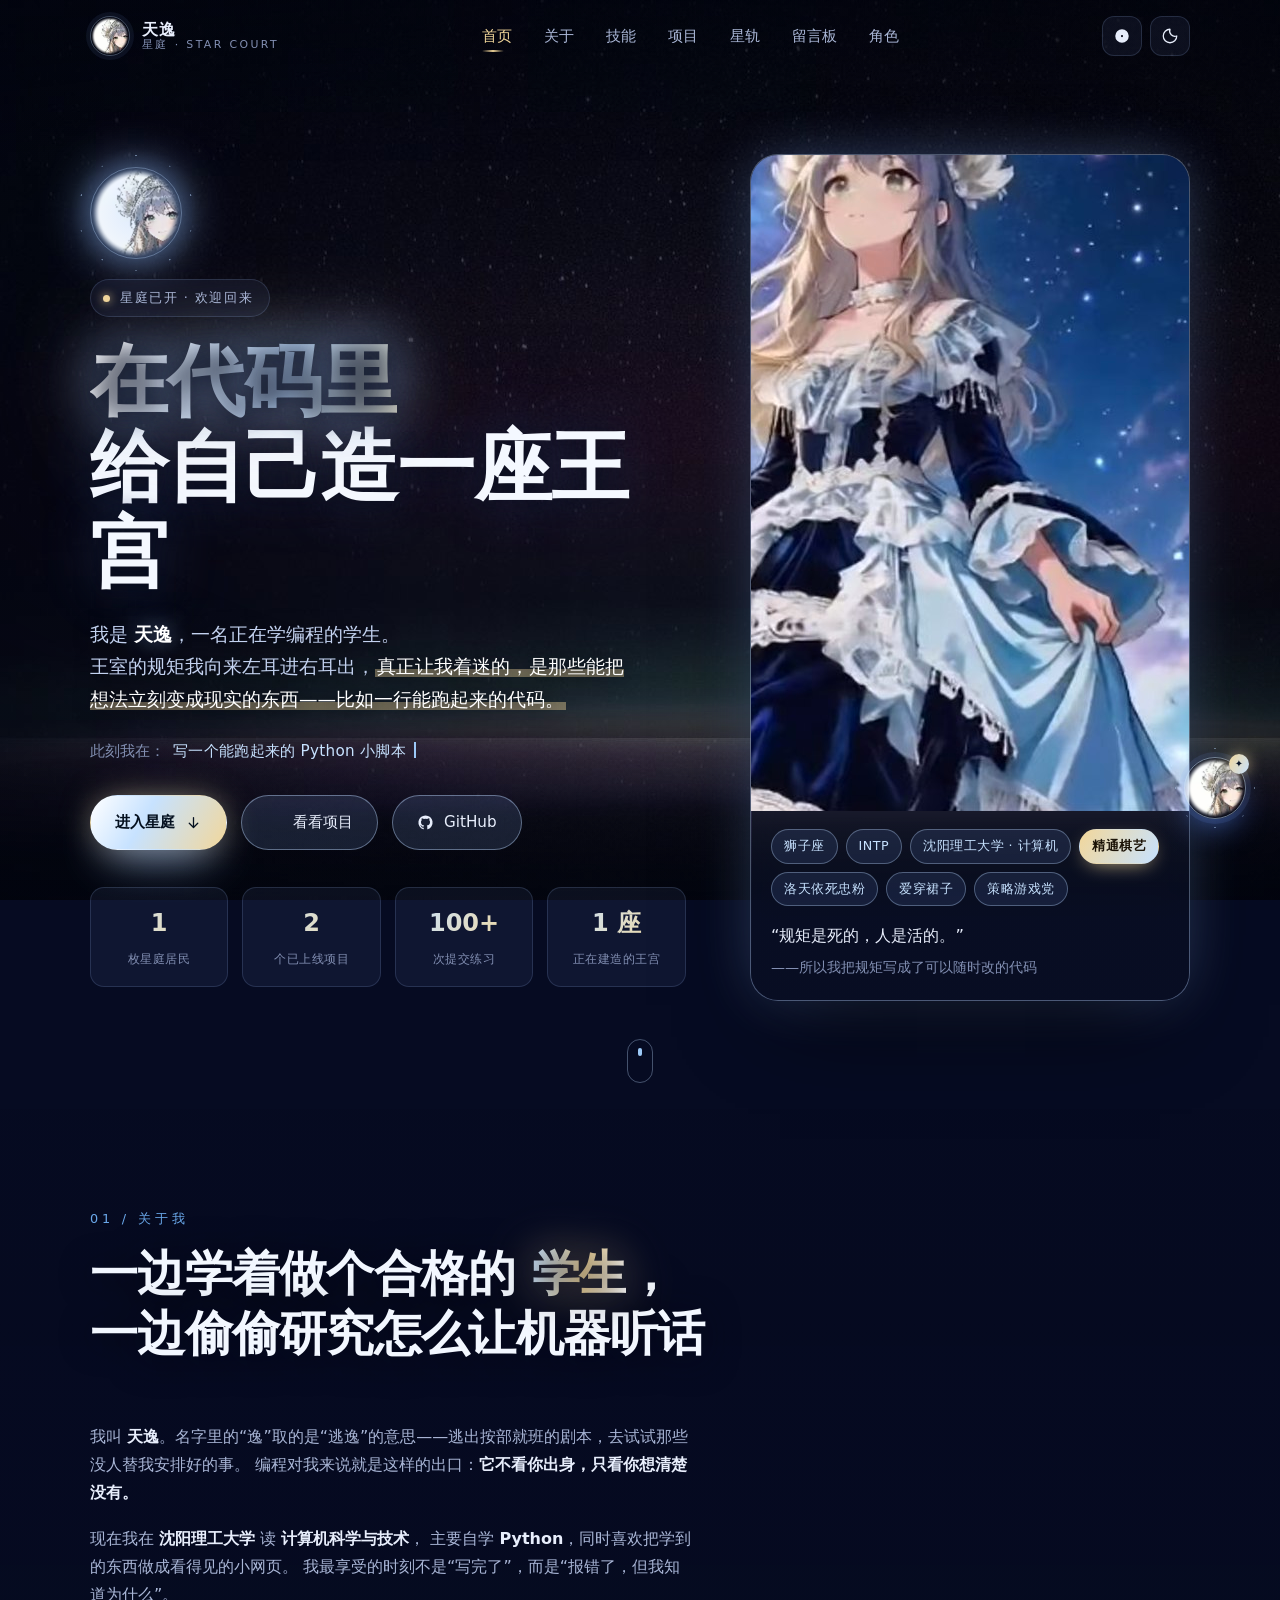
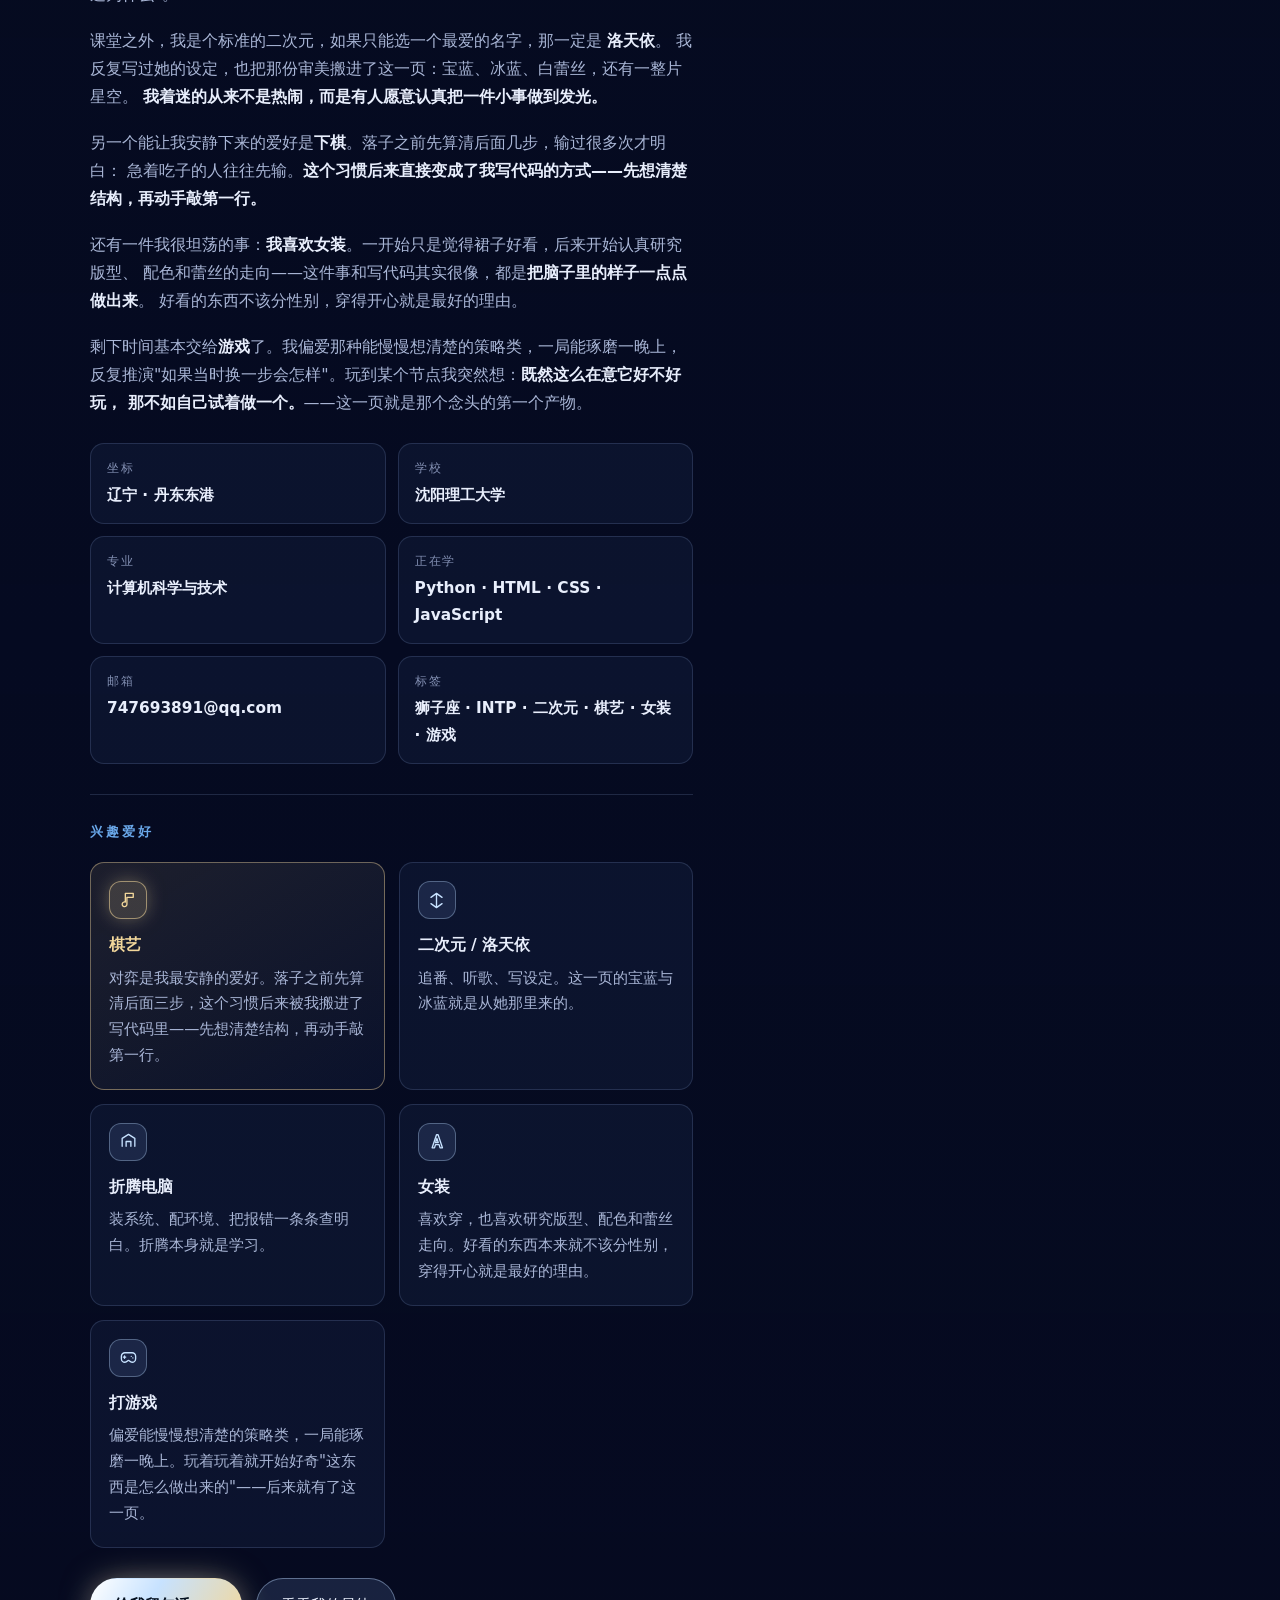
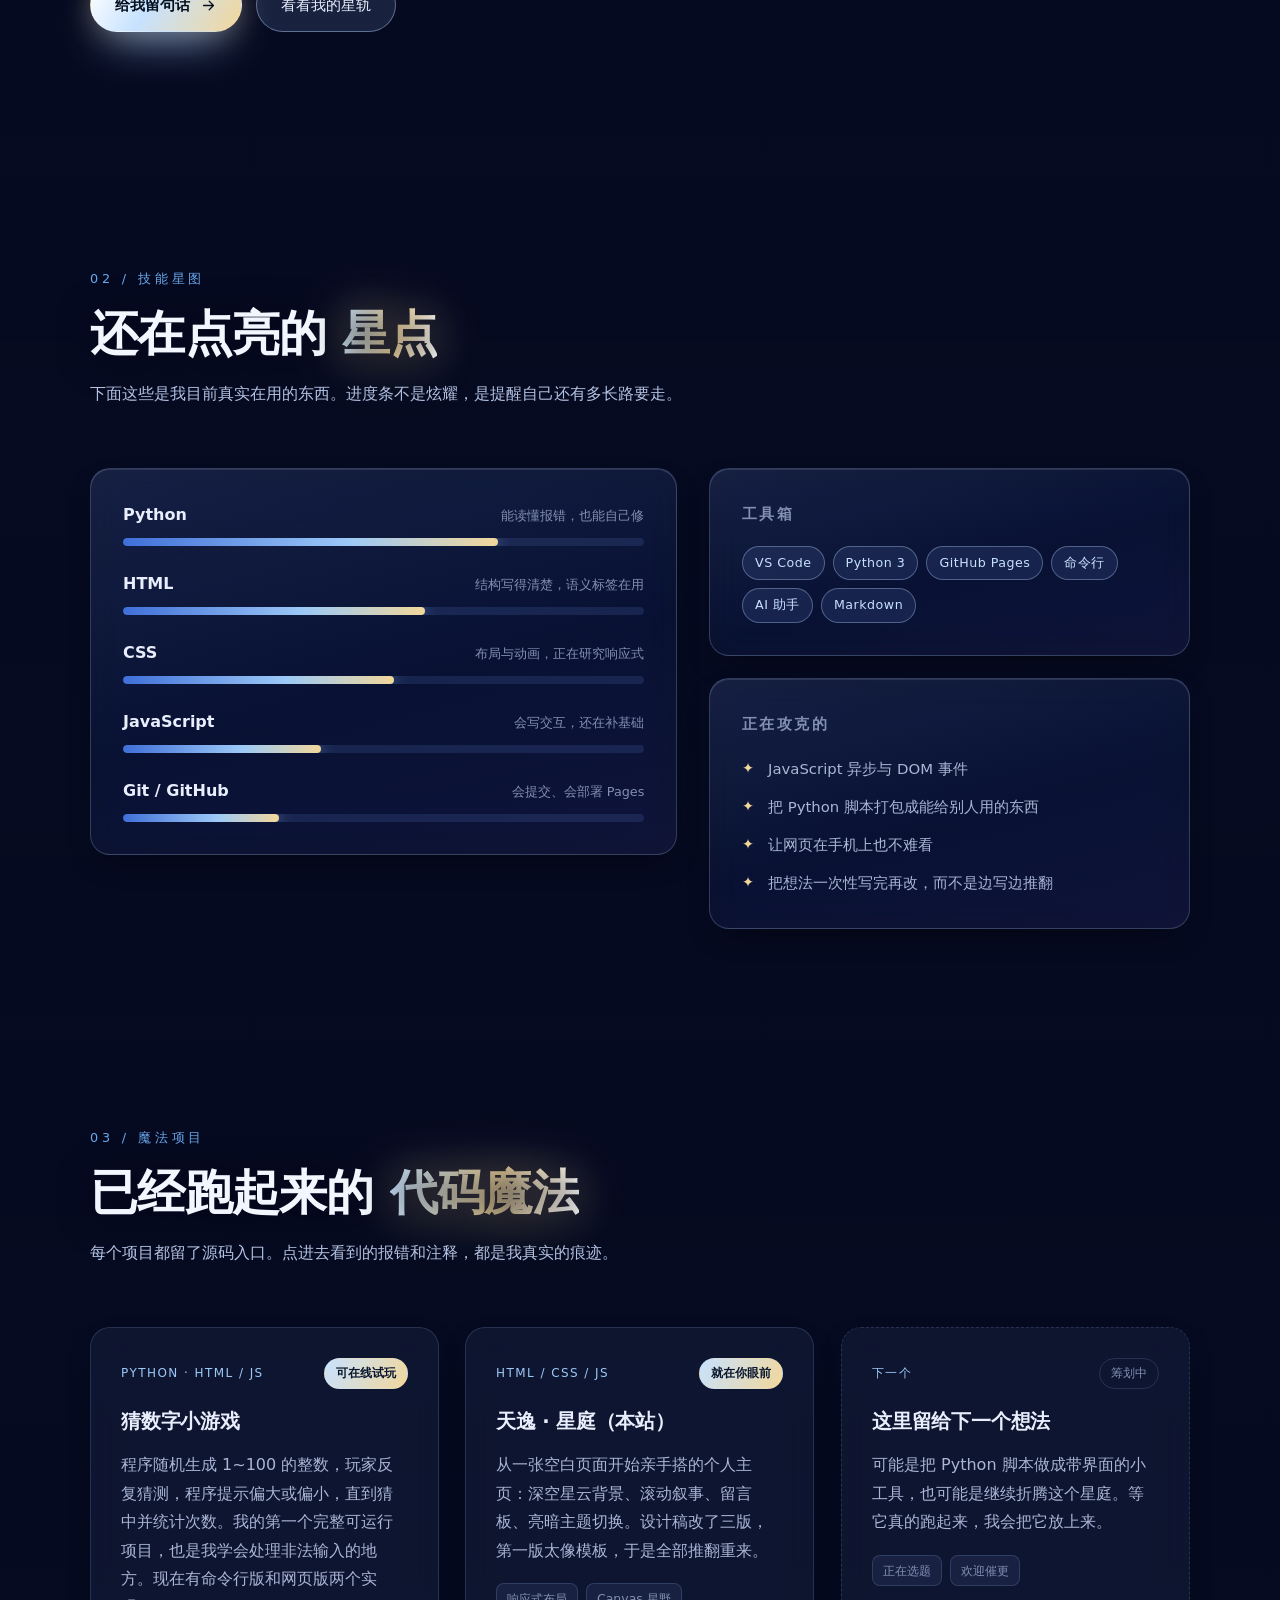
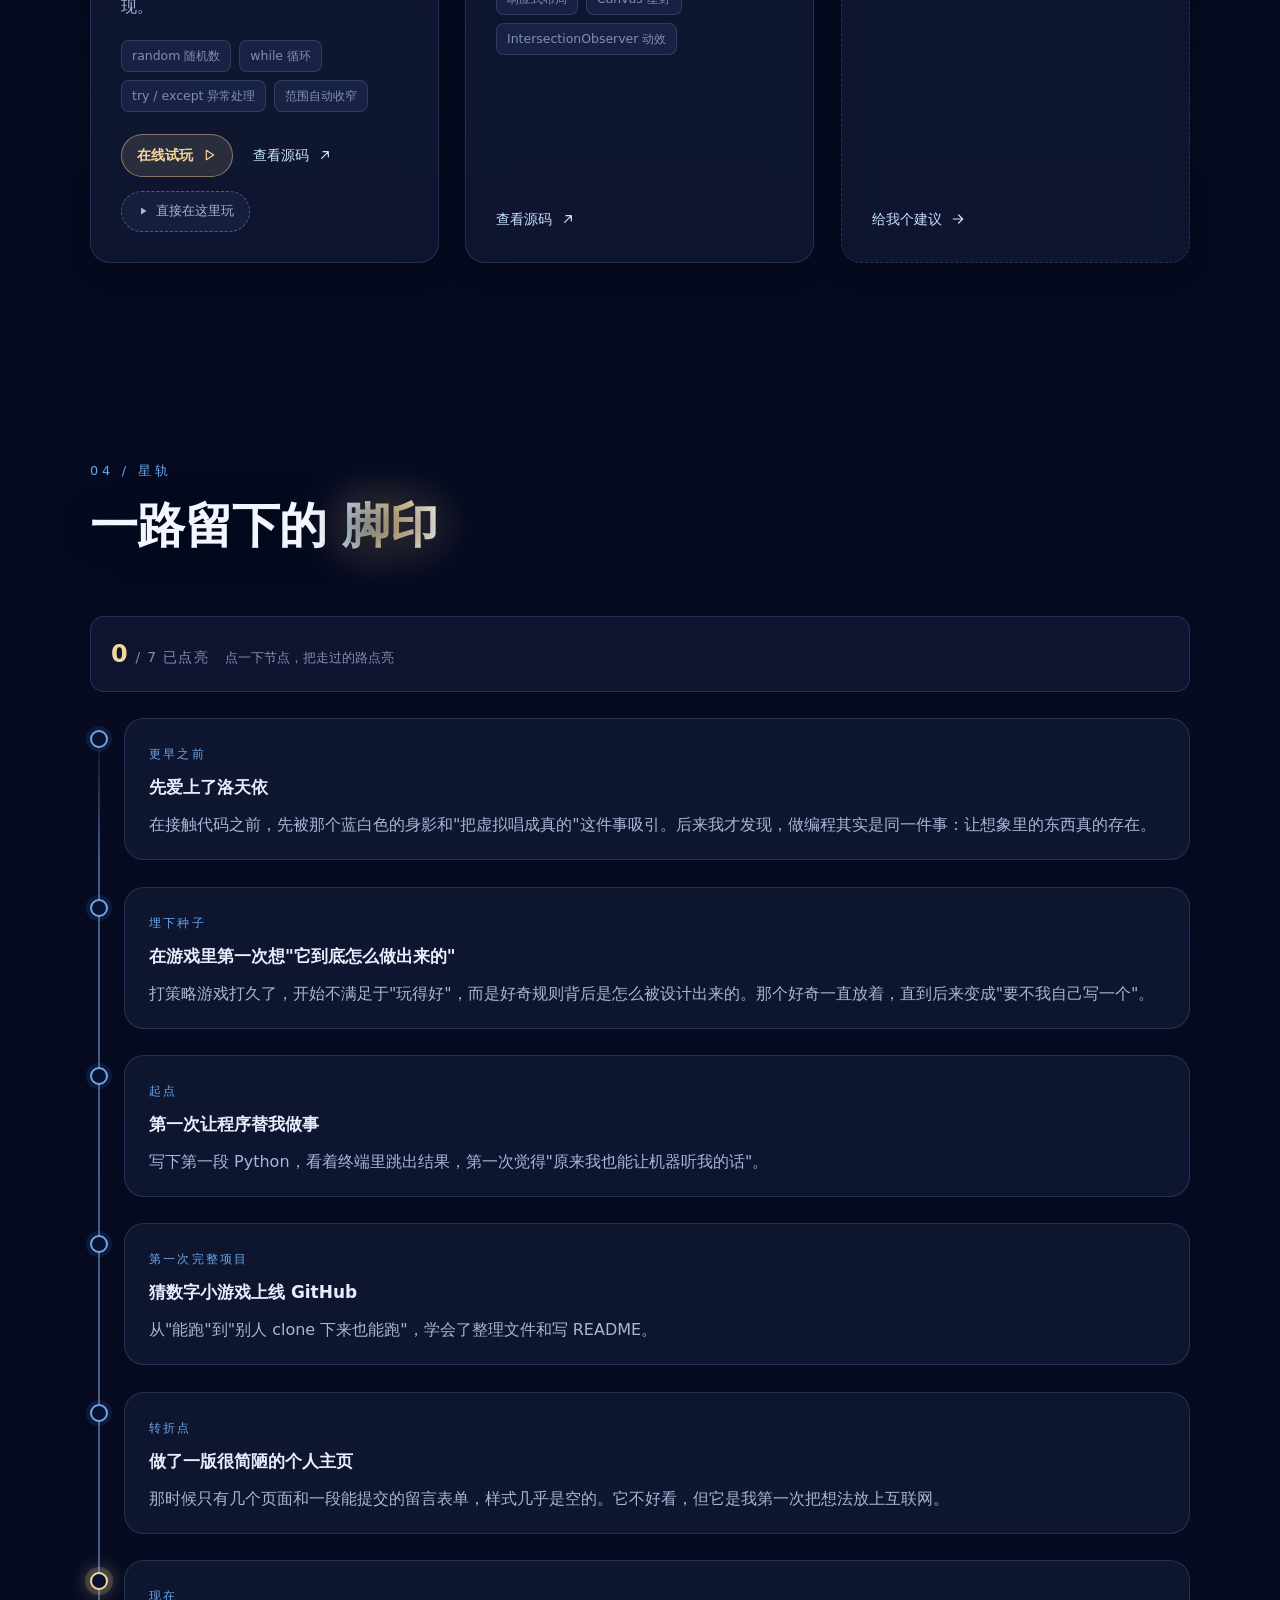
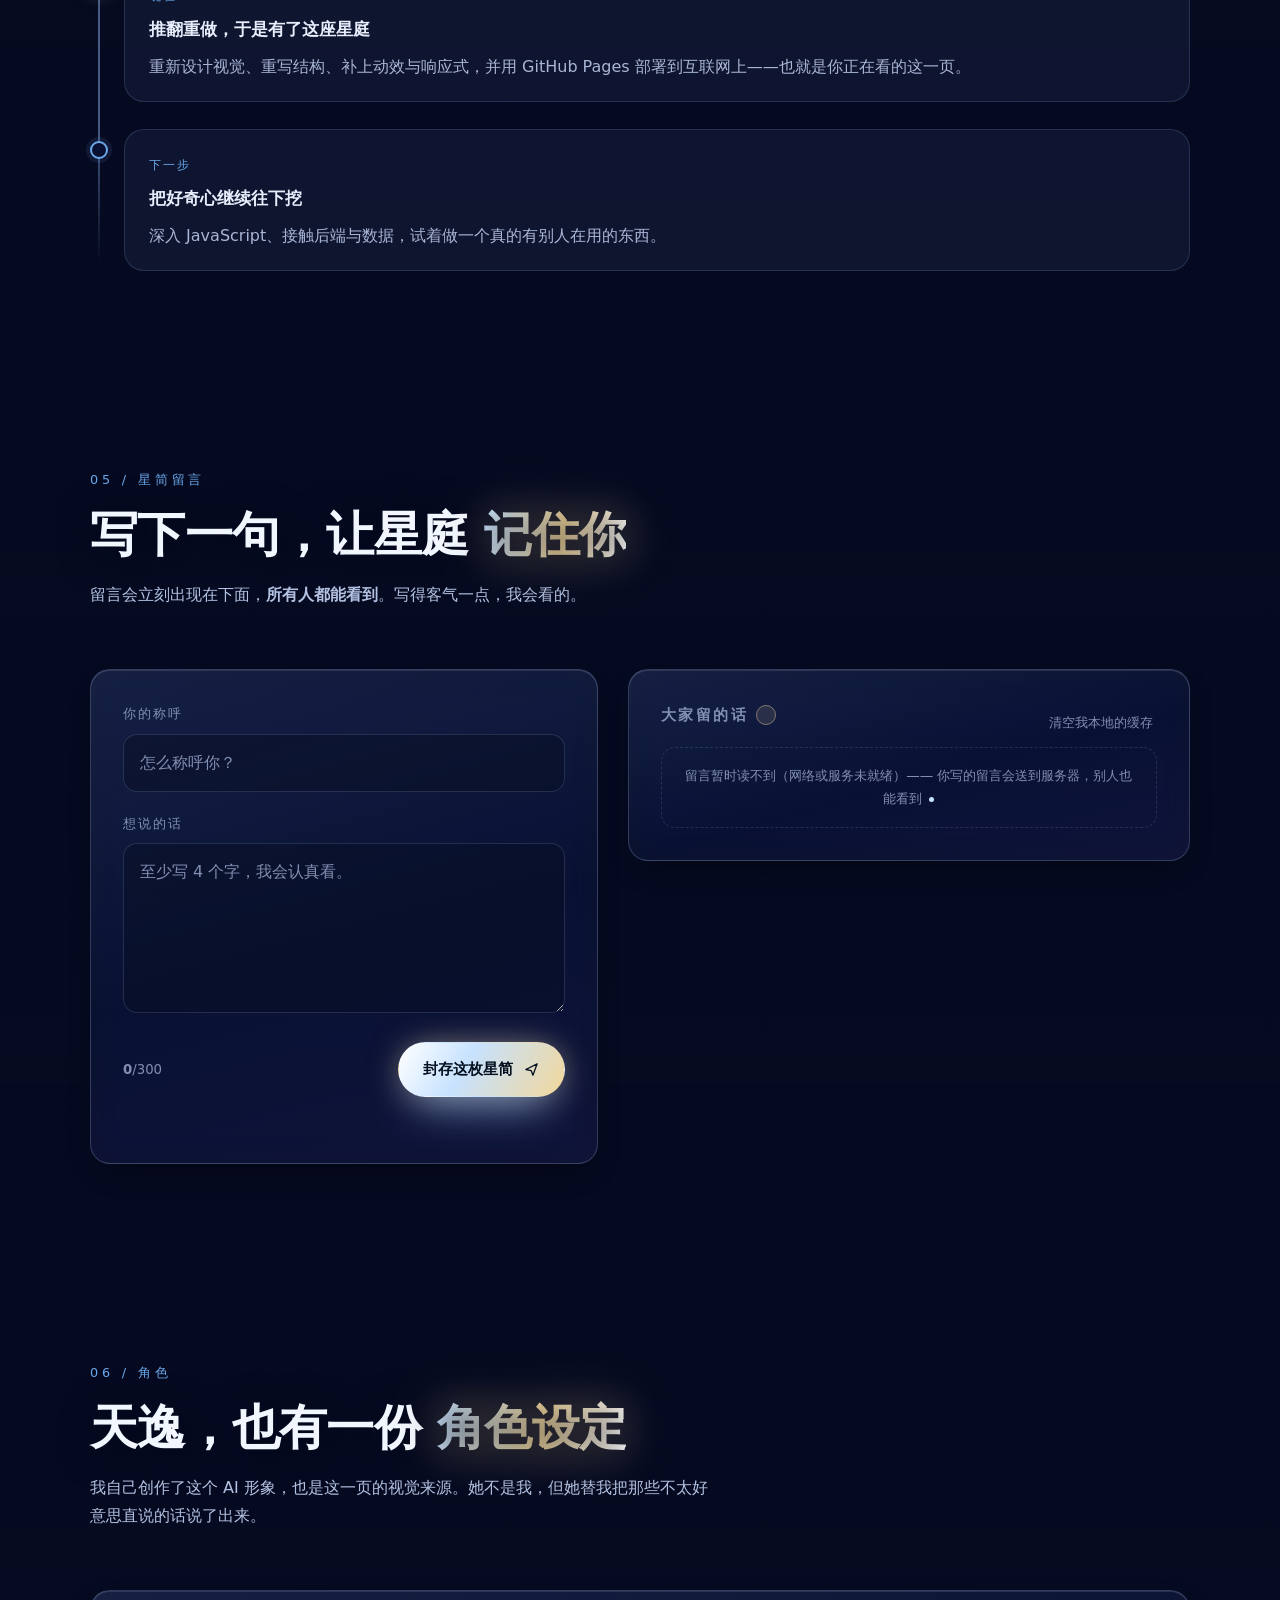
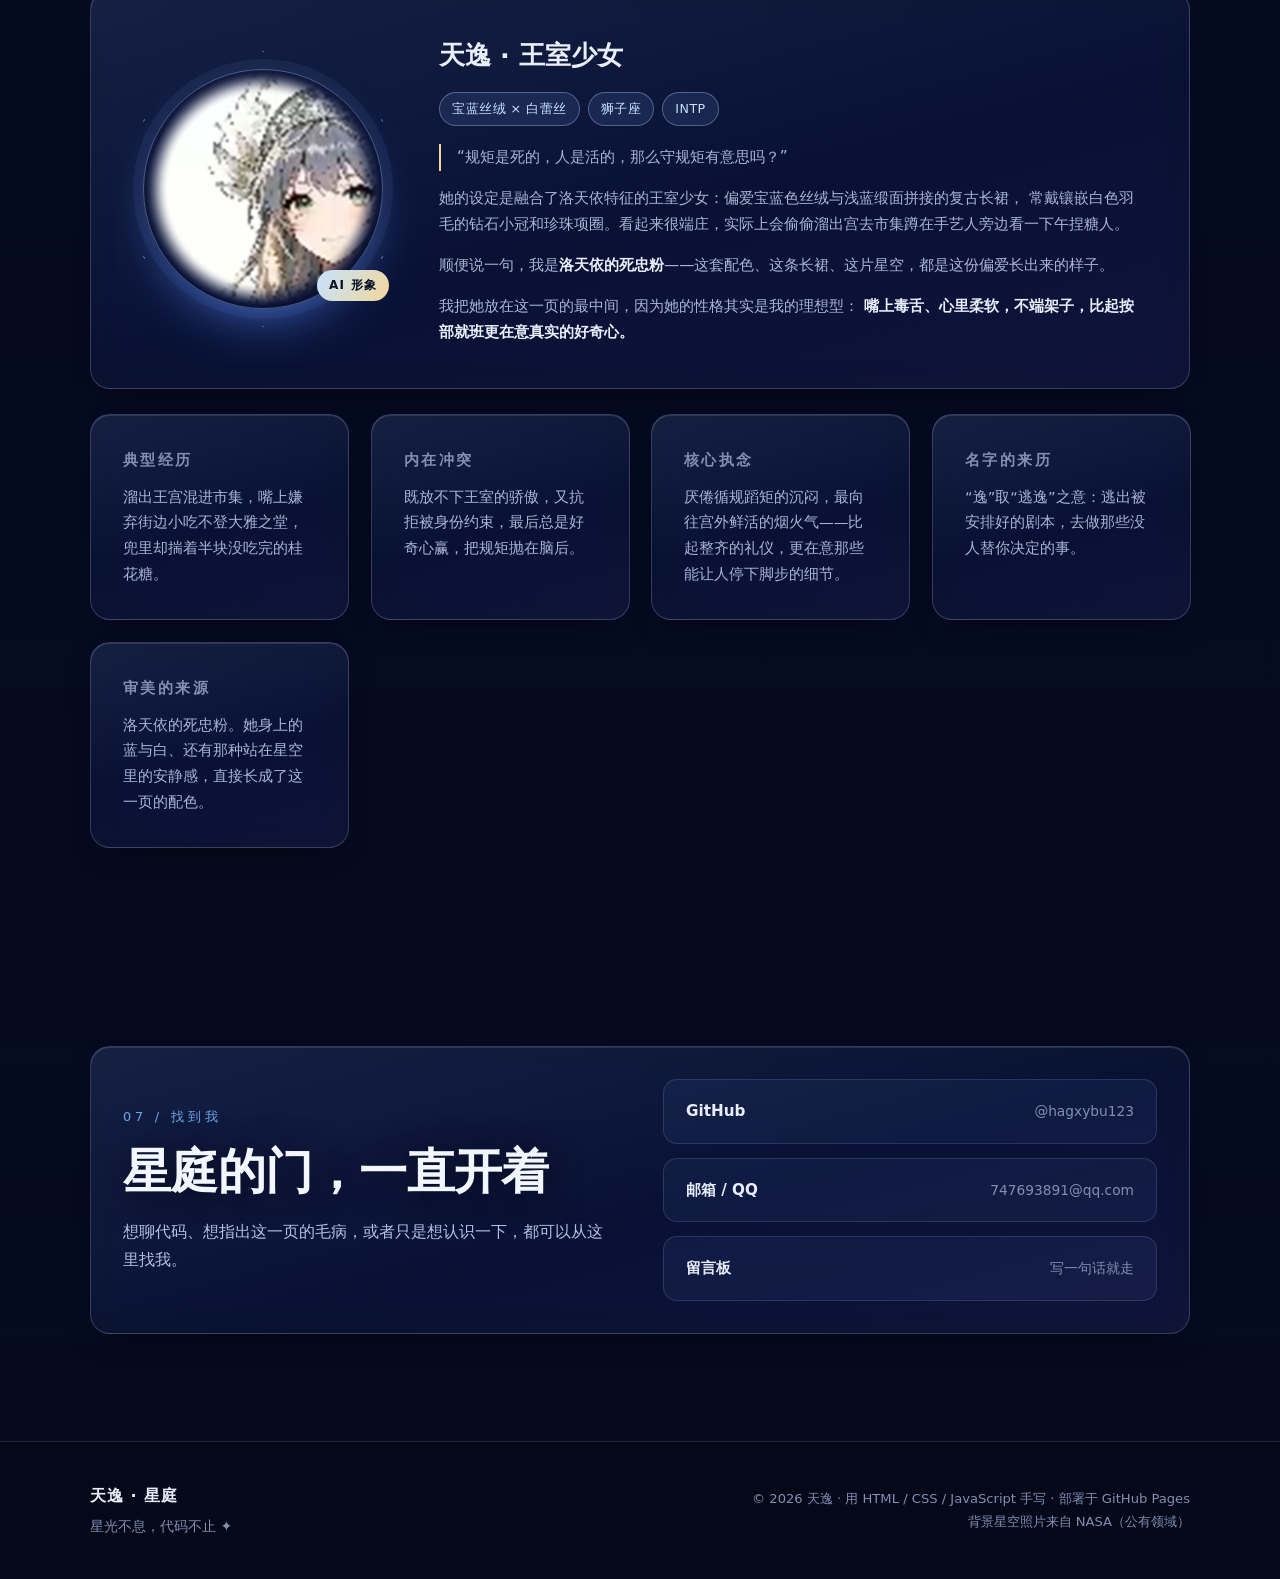
==== commit 3fb53f7d: "fix: 焦点环统一为金色（去掉重复规则） 原 :focus-visible 用的是冰蓝色 outline，与站点金色主强调不一致； 加状态细节时又追加了一条金色规则，导致同选择器出现两份定义。  改" ====
--- a/index.html
+++ b/index.html
@@ -23,7 +23,7 @@
 <link rel="icon" href="assets/img/avatar.png" type="image/png">
 <link rel="apple-touch-icon" href="assets/img/avatar.png">
 <link rel="preload" as="image" href="assets/img/hero.jpg" fetchpriority="high">
-<link rel="stylesheet" href="assets/css/style.css?v=20261018c">
+<link rel="stylesheet" href="assets/css/style.css?v=20261018d">
 <noscript>
   <style>
     /* 脚本被禁用时，页面依然完整可读 */
@@ -751,6 +751,6 @@
   <svg viewBox="0 0 24 24" aria-hidden="true"><path d="M12 19V5M6 11l6-6 6 6"/></svg>
 </button>
 
-<script src="assets/js/main.js?v=20261018c" defer></script>
+<script src="assets/js/main.js?v=20261018d" defer></script>
 </body>
 </html>
--- a/assets/css/style.css
+++ b/assets/css/style.css
@@ -490,10 +490,11 @@
 ::selection { background: rgba(120, 170, 255, .35); color: #fff; }
 
 :focus-visible {
-  outline: 2px solid var(--ice-300);
-  outline-offset: 3px;
-  border-radius: 6px;
-}
+    /* 金色焦点环：与"已点亮 / 已选中"是同一套状态语言 */
+    outline: 2px solid rgba(242, 215, 155, .85);
+    outline-offset: 3px;
+    border-radius: 6px;
+  }
 
 .wrap {
   width: 100%;
@@ -2904,12 +2905,6 @@
 /* ---- ④ 统一金色焦点环 ---- */
 /* 原来所有元素用冰蓝色 outline，与站点的金色主强调不统一。
    键盘用户看到的焦点环现在与"选中/点亮"是同一套语言。 */
-:focus-visible {
-  outline: 2px solid rgba(242, 215, 155, .85);
-  outline-offset: 3px;
-  border-radius: 6px;
-}
-
 /* 深色背景上再加一层柔和外扩，保证在任意底色上都看得清 */
 a:focus-visible,
 button:focus-visible,
